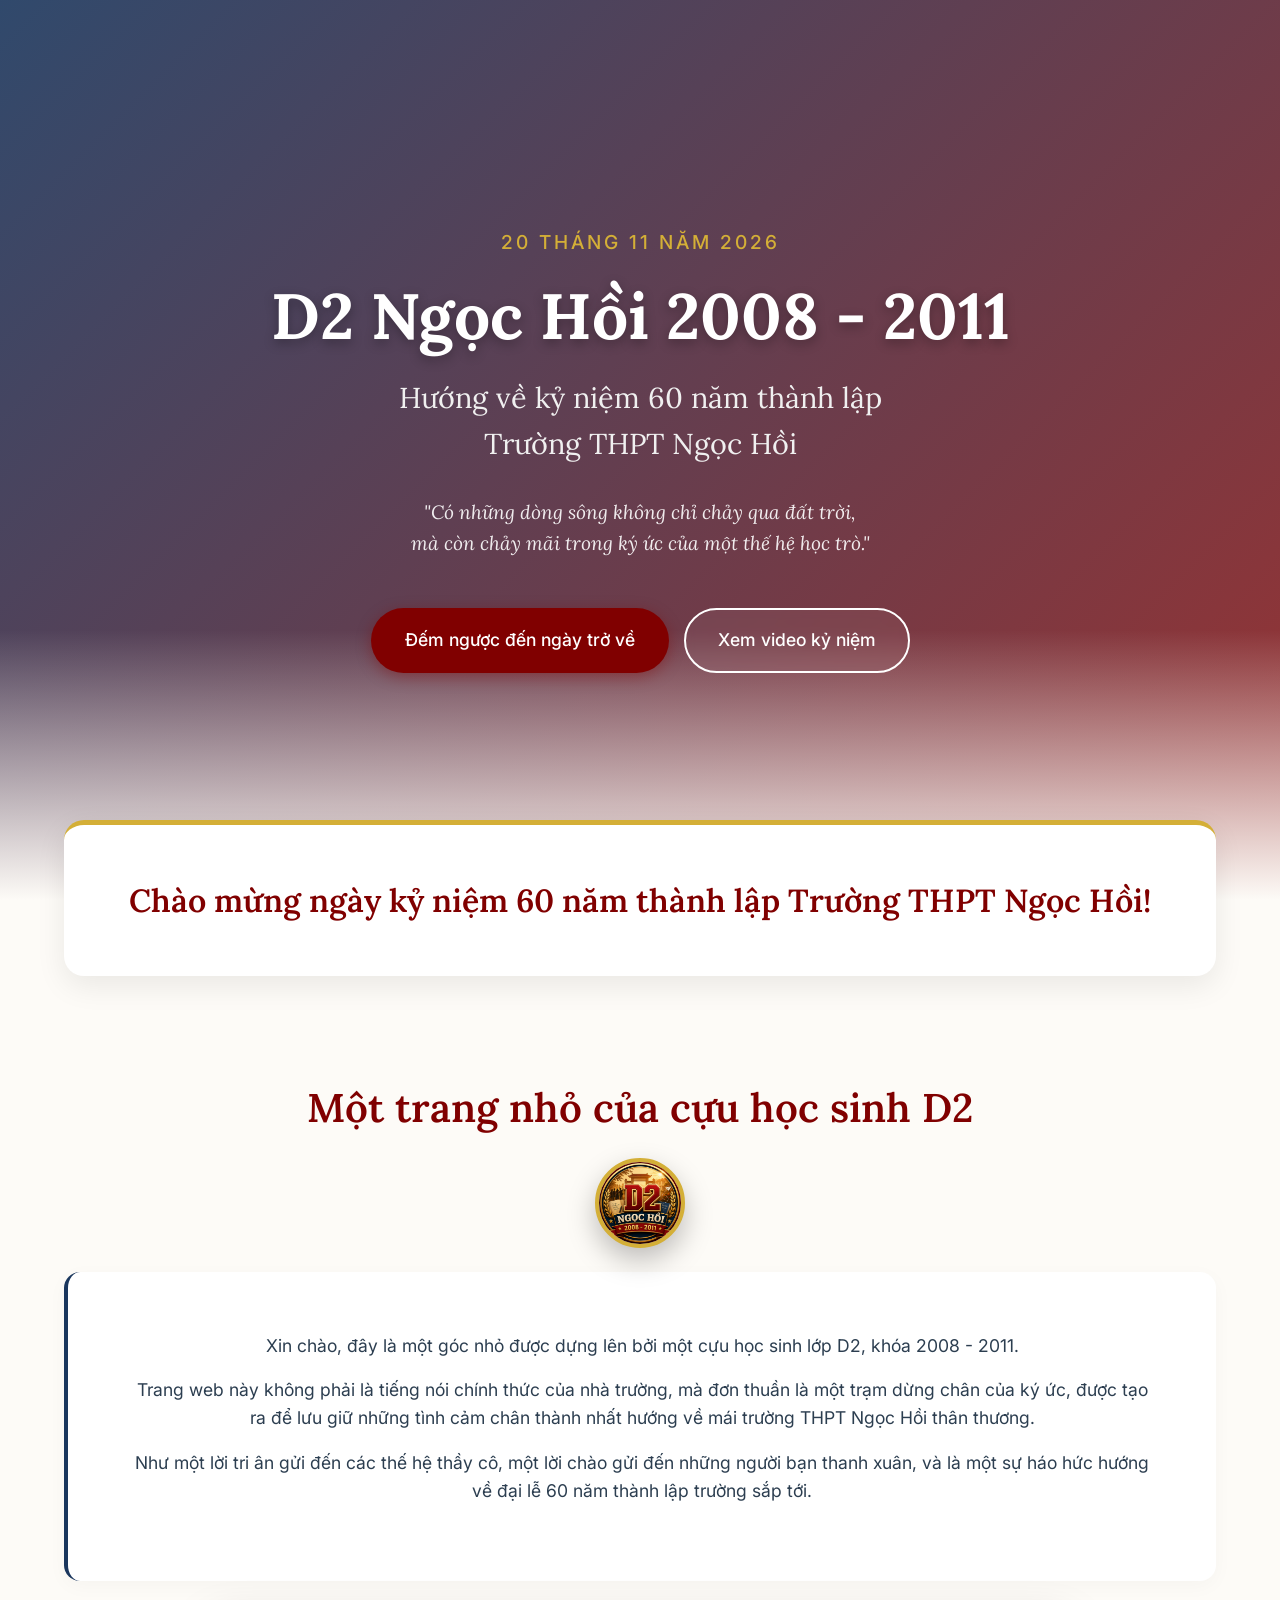
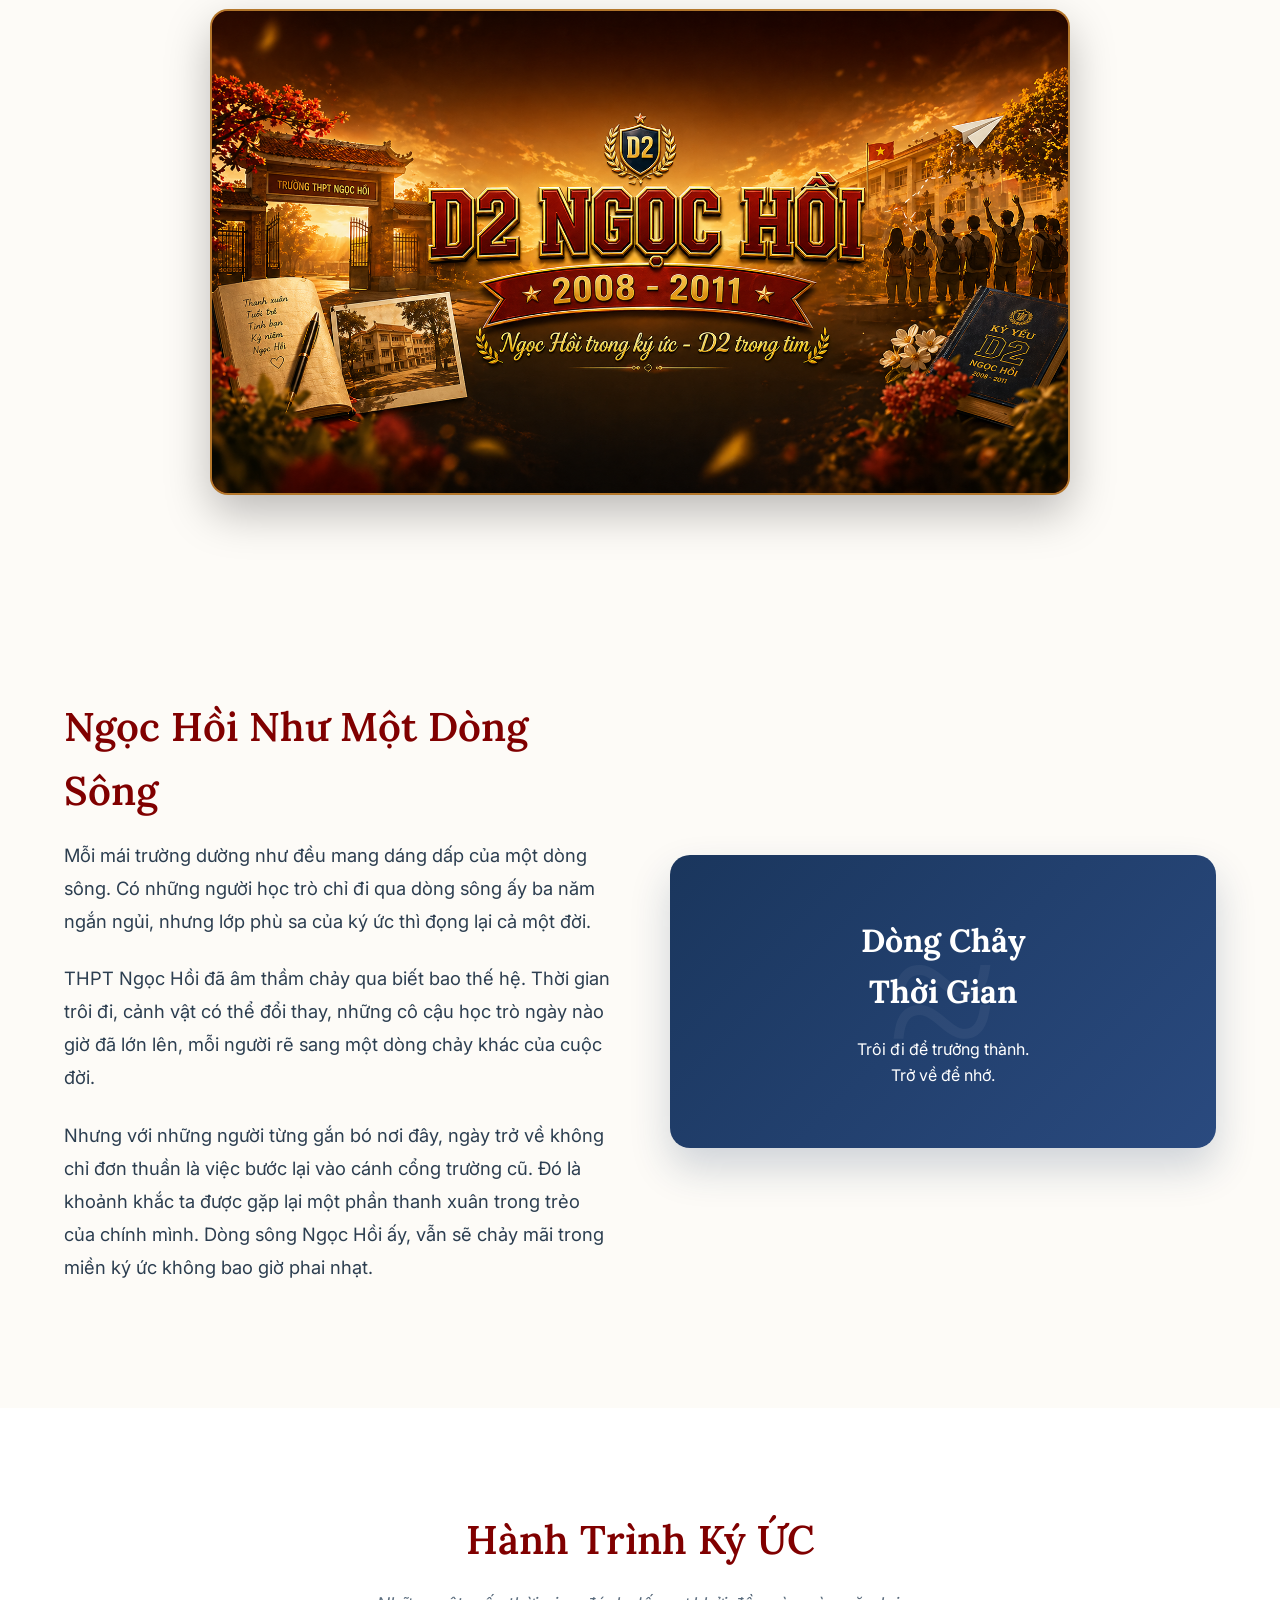
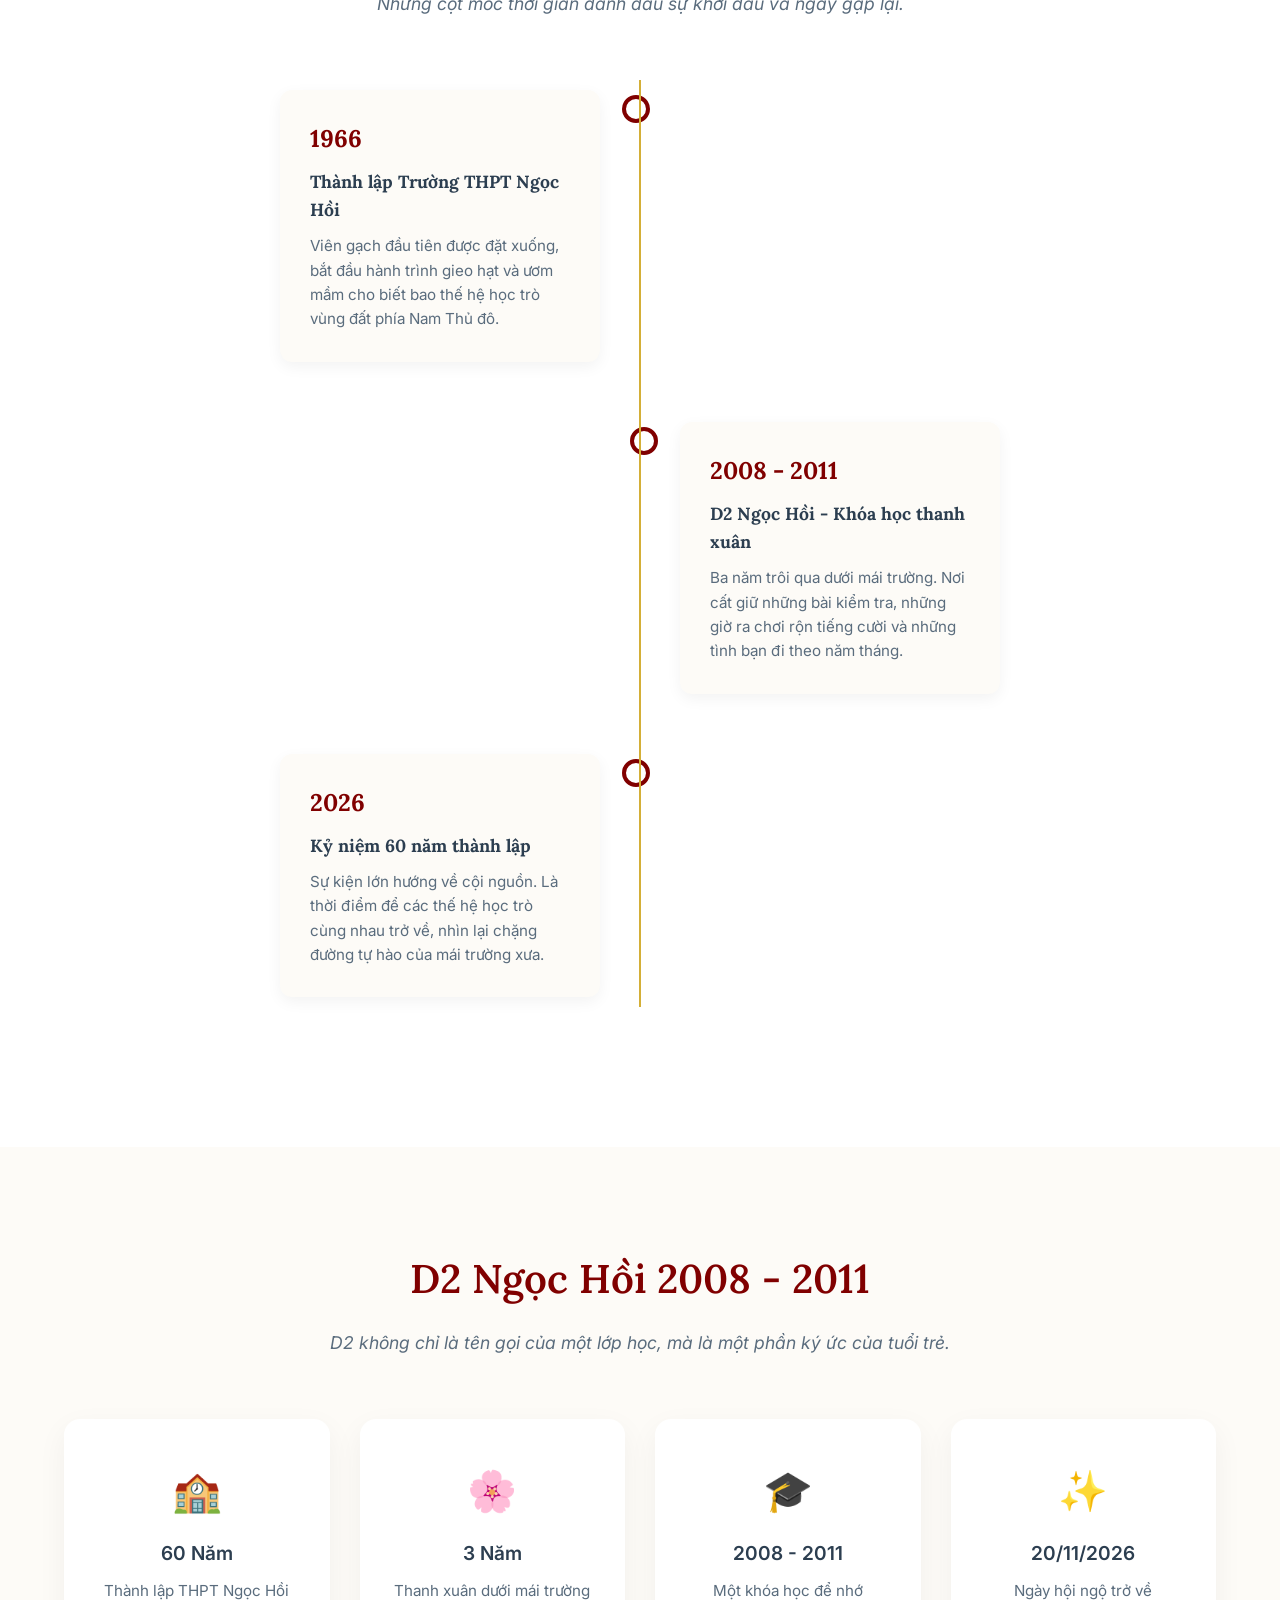
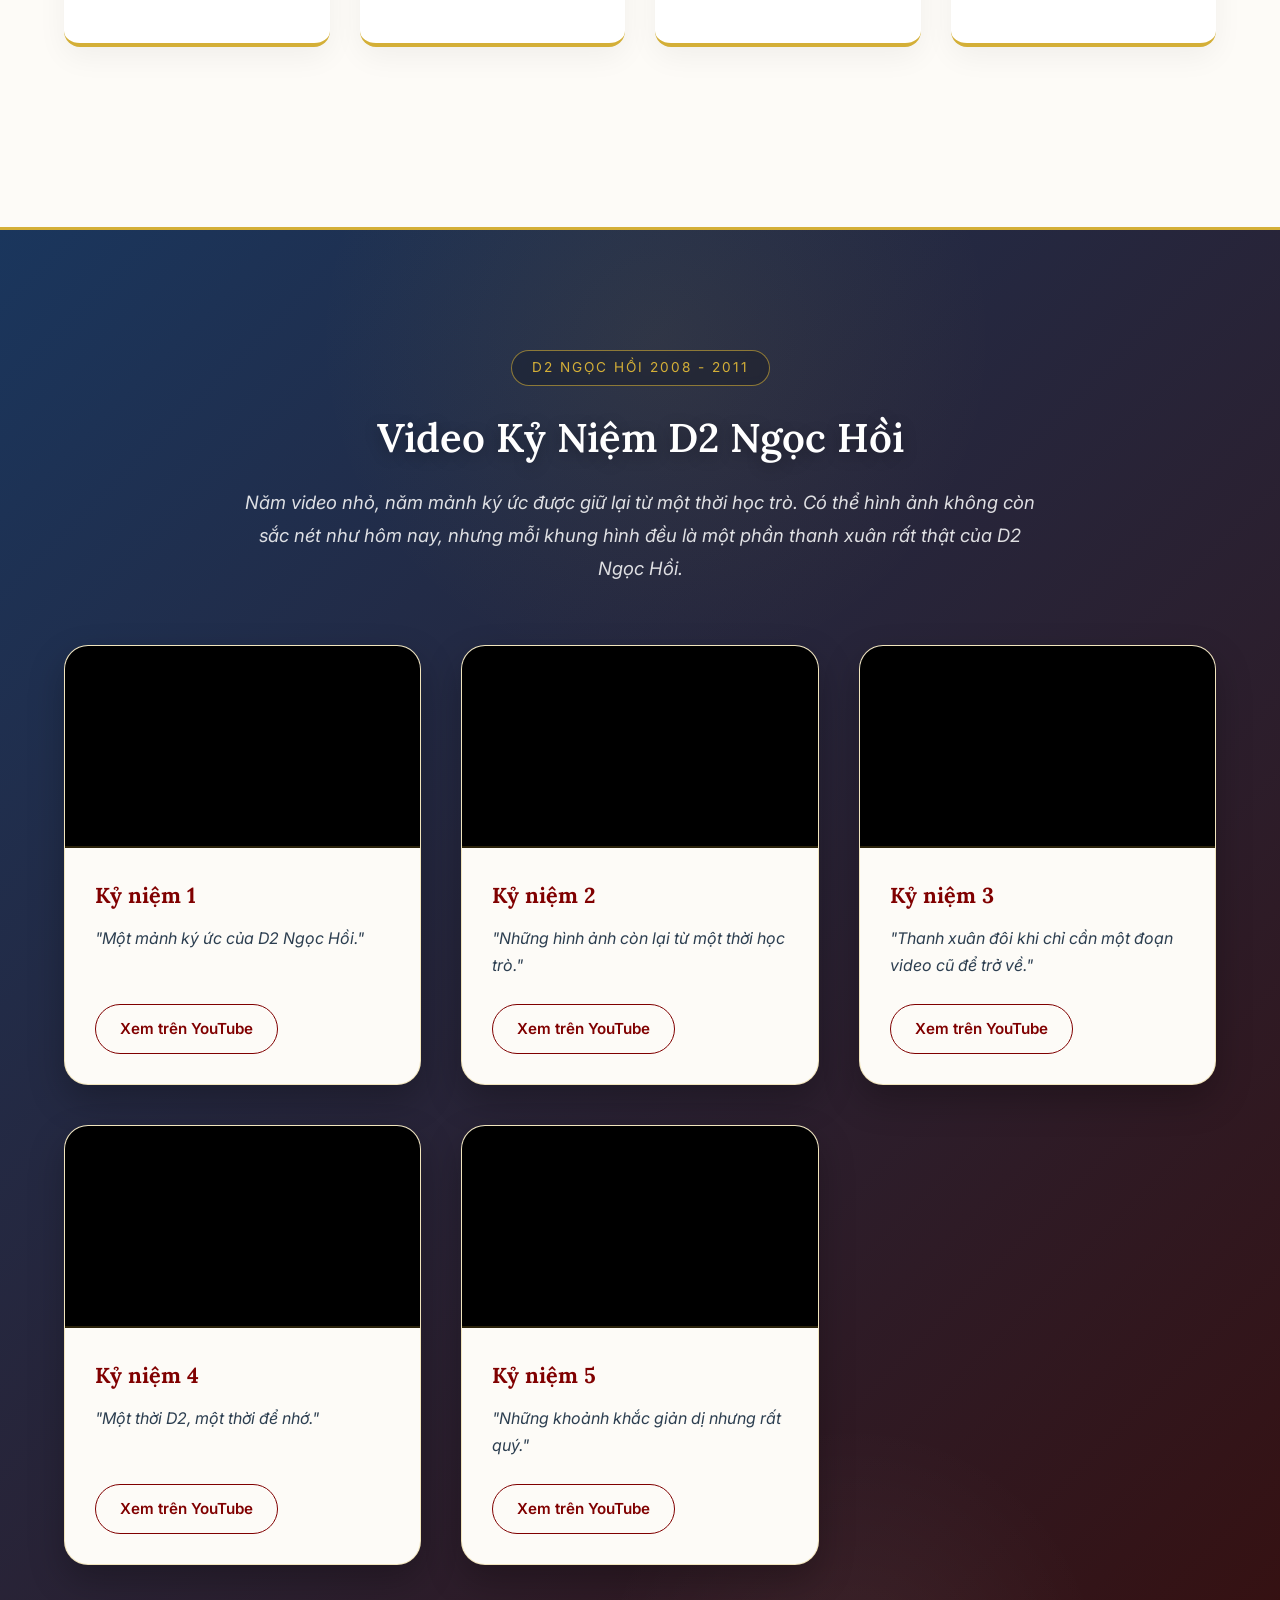
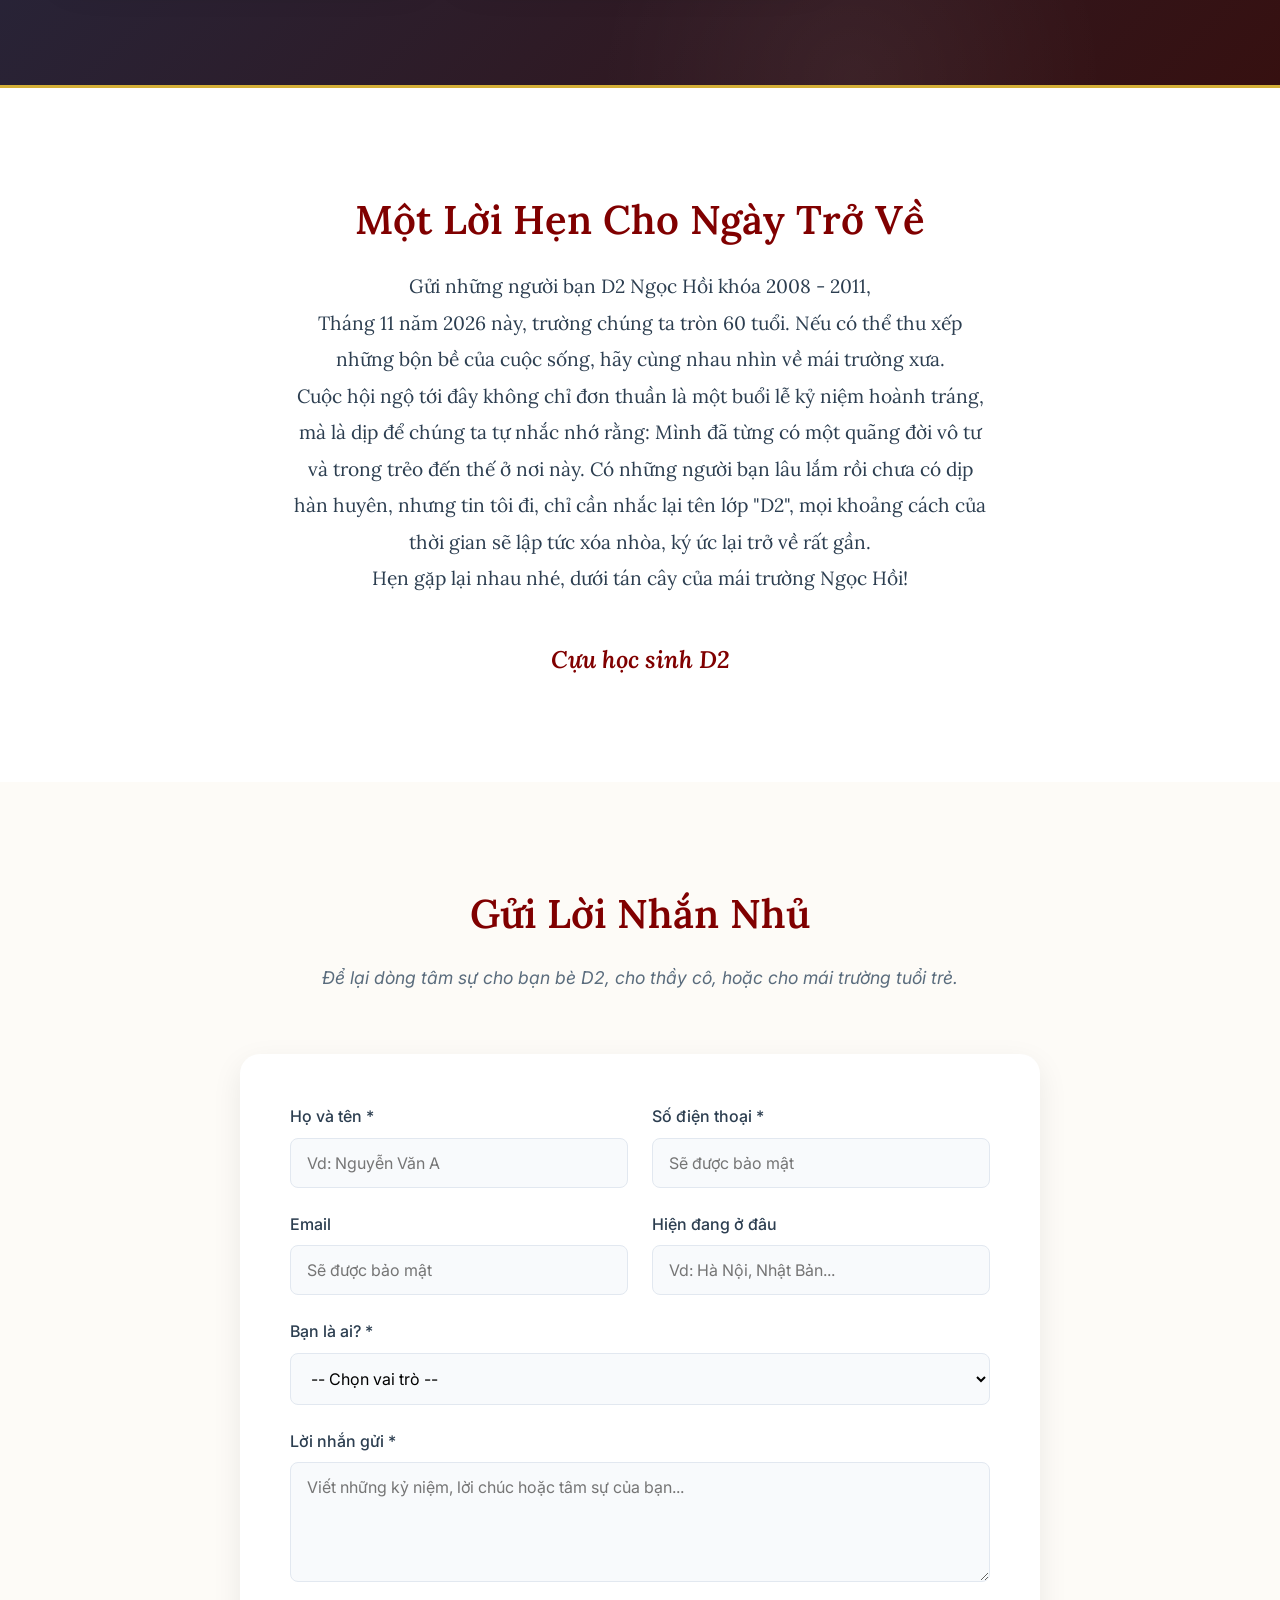
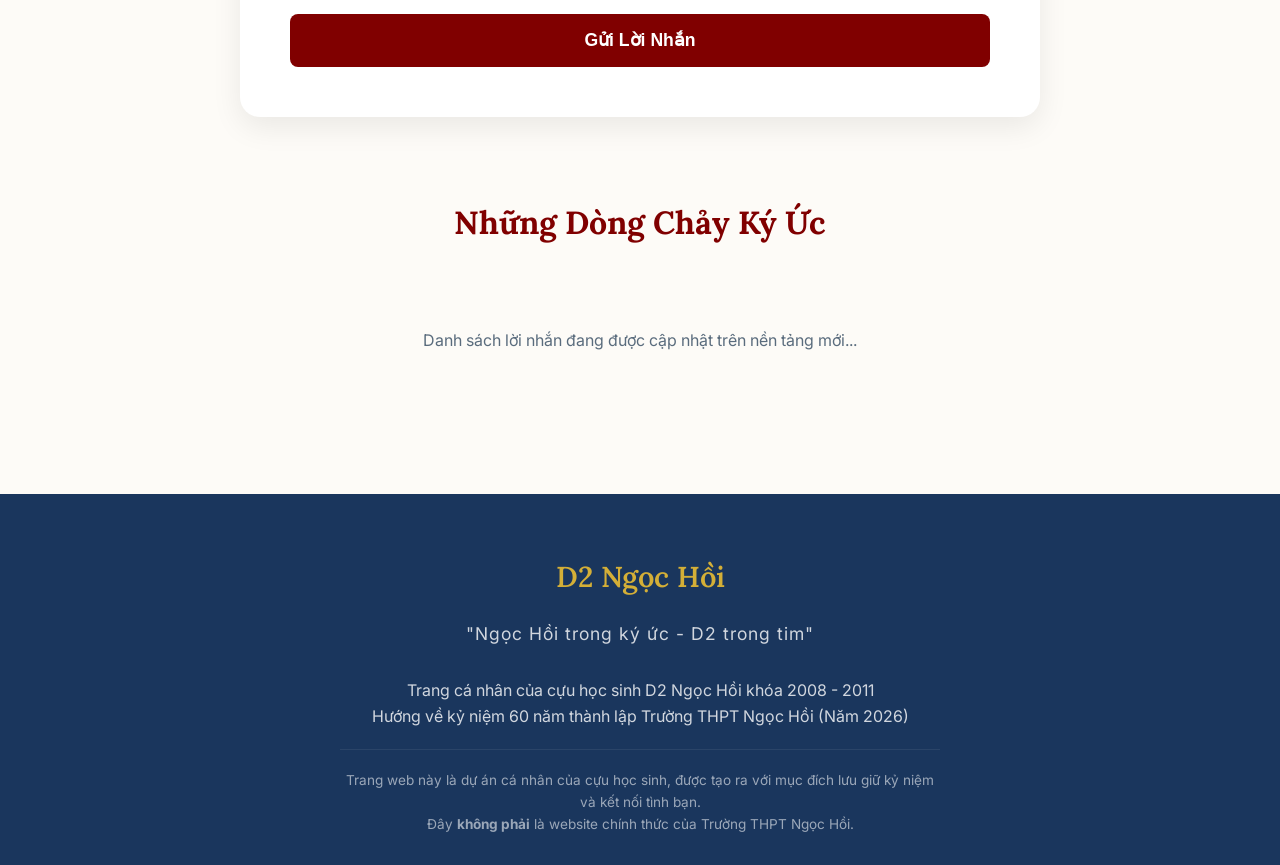
==== index.html @ 4a5d44f1 "index.html" ====
<!DOCTYPE html>
<html lang="vi">
<head>
    <base target="_top">
    <meta charset="UTF-8">
    <meta name="viewport" content="width=device-width, initial-scale=1.0">
    <title>D2 Ngọc Hồi (2008-2011) - 15 Năm Ngày Trở Về</title>
    
    <link rel="preconnect" href="https://fonts.googleapis.com">
    <link rel="preconnect" href="https://fonts.gstatic.com" crossorigin>
    <link href="https://fonts.googleapis.com/css2?family=Inter:wght@300;400;500;600&family=Lora:ital,wght@0,400;0,500;0,600;0,700;1,400&display=swap" rel="stylesheet">
    
    <style>
        /* ================= CƠ BẢN & BIẾN MÀU ================= */
        :root {
            --primary: #800000; /* Đỏ đô */
            --gold: #D4AF37; /* Vàng kim */
            --blue: #1A365D; /* Xanh học đường */
            --vintage: #FDFBF7; /* Giấy cũ/Ký ức */
            --text-dark: #2C3E50;
            --text-light: #5A6C7D;
            --white: #FFFFFF;
            --shadow: 0 10px 30px rgba(0,0,0,0.08);
            --transition: all 0.4s cubic-bezier(0.25, 0.8, 0.25, 1);
        }

        * {
            margin: 0;
            padding: 0;
            box-sizing: border-box;
        }

        html {
            scroll-behavior: smooth;
        }

        body {
            font-family: 'Inter', sans-serif;
            color: var(--text-dark);
            background-color: var(--vintage);
            line-height: 1.6;
            overflow-x: hidden;
        }

        h1, h2, h3, h4, h5, h6, .serif-text {
            font-family: 'Lora', serif;
        }

        a {
            text-decoration: none;
            color: inherit;
        }

        .container {
            max-width: 1200px;
            margin: 0 auto;
            padding: 0 24px;
        }

        .section {
            padding: 100px 0;
            position: relative;
        }

        .section-title {
            text-align: center;
            font-size: 2.5rem;
            color: var(--primary);
            margin-bottom: 16px;
            font-weight: 600;
        }

        .section-subtitle {
            text-align: center;
            font-size: 1.1rem;
            color: var(--text-light);
            margin-bottom: 60px;
            max-width: 800px;
            margin-left: auto;
            margin-right: auto;
            font-style: italic;
            line-height: 1.8;
        }

        /* ================= HIỆU ỨNG FADE IN ================= */
        .fade-in {
            opacity: 0;
            transform: translateY(30px);
            transition: opacity 0.8s ease-out, transform 0.8s ease-out;
        }
        .fade-in.visible {
            opacity: 1;
            transform: translateY(0);
        }

        /* ================= 1. HERO SECTION ================= */
        .hero {
            height: 100vh;
            min-height: 600px;
            display: flex;
            align-items: center;
            justify-content: center;
            text-align: center;
            position: relative;
            background: linear-gradient(135deg, rgba(26, 54, 93, 0.9) 0%, rgba(128, 0, 0, 0.8) 100%), 
                        url('https://images.unsplash.com/photo-1523050854058-8df90110c9f1?q=80&w=2000&auto=format&fit=crop');
            background-size: cover;
            background-position: center;
            background-attachment: fixed;
            color: var(--white);
            overflow: hidden;
        }

        .hero::before {
            content: '';
            position: absolute;
            bottom: 0;
            left: 0;
            width: 100%;
            height: 30%;
            background: linear-gradient(to top, var(--vintage), transparent);
            z-index: 1;
        }

        .hero-content {
            position: relative;
            z-index: 2;
            max-width: 900px;
            padding: 0 20px;
        }

        .hero-date {
            font-size: 1.2rem;
            letter-spacing: 3px;
            text-transform: uppercase;
            color: var(--gold);
            margin-bottom: 20px;
            display: block;
            font-weight: 500;
        }

        .hero-title {
            font-size: 4rem;
            font-weight: 700;
            margin-bottom: 20px;
            text-shadow: 0 4px 12px rgba(0,0,0,0.3);
            line-height: 1.2;
        }

        .hero-subtitle {
            font-size: 1.8rem;
            font-weight: 400;
            margin-bottom: 30px;
            color: #F0F0F0;
        }

        .hero-quote {
            font-size: 1.2rem;
            font-style: italic;
            margin-bottom: 50px;
            opacity: 0.9;
            font-family: 'Lora', serif;
        }

        .hero-buttons {
            display: flex;
            gap: 15px;
            justify-content: center;
            flex-wrap: wrap;
        }

        .btn {
            padding: 16px 32px;
            border-radius: 50px;
            font-size: 1.1rem;
            font-weight: 500;
            cursor: pointer;
            transition: var(--transition);
            border: 2px solid transparent;
        }

        .btn-primary {
            background-color: var(--primary);
            color: var(--white);
            box-shadow: 0 4px 15px rgba(128, 0, 0, 0.4);
        }

        .btn-primary:hover {
            background-color: #A00000;
            transform: translateY(-3px);
            box-shadow: 0 8px 25px rgba(128, 0, 0, 0.5);
        }

        .btn-outline {
            background-color: rgba(255, 255, 255, 0.05);
            color: var(--white);
            border-color: var(--white);
            backdrop-filter: blur(5px);
        }

        .btn-outline:hover {
            background-color: var(--white);
            color: var(--primary);
            transform: translateY(-3px);
        }

        /* ================= 2. COUNTDOWN SECTION ================= */
        .countdown-wrapper {
            background-color: var(--white);
            border-radius: 20px;
            padding: 50px;
            box-shadow: var(--shadow);
            margin-top: -80px;
            position: relative;
            z-index: 10;
            border-top: 5px solid var(--gold);
        }

        .countdown-container {
            display: flex;
            justify-content: center;
            gap: 40px;
            flex-wrap: wrap;
        }

        .countdown-item {
            display: flex;
            flex-direction: column;
            align-items: center;
            min-width: 120px;
        }

        .countdown-number {
            font-size: 4rem;
            font-family: 'Lora', serif;
            font-weight: 700;
            color: var(--primary);
            line-height: 1;
            margin-bottom: 10px;
        }

        .countdown-label {
            font-size: 1rem;
            color: var(--text-light);
            text-transform: uppercase;
            letter-spacing: 2px;
            font-weight: 500;
        }

        .countdown-message {
            display: none;
            text-align: center;
            font-size: 2rem;
            color: var(--primary);
            font-family: 'Lora', serif;
            font-weight: 600;
        }

        /* ================= 3 & 4. TEXT SECTIONS ================= */
        .text-section {
            background-color: var(--vintage);
        }

        .intro-box {
            background: var(--white);
            padding: 60px;
            border-radius: 16px;
            text-align: center;
            box-shadow: 0 5px 20px rgba(0,0,0,0.03);
            border-left: 4px solid var(--blue);
        }

        .intro-box p {
            font-size: 1.1rem;
            margin-bottom: 16px;
            color: var(--text-dark);
        }

        .river-grid {
            display: grid;
            grid-template-columns: 1fr 1fr;
            gap: 60px;
            align-items: center;
        }

        .river-text p {
            font-size: 1.15rem;
            margin-bottom: 24px;
            line-height: 1.8;
        }

        .river-card {
            background: linear-gradient(135deg, var(--blue) 0%, #2A4A7F 100%);
            border-radius: 20px;
            padding: 60px 40px;
            color: var(--white);
            text-align: center;
            position: relative;
            overflow: hidden;
            box-shadow: 0 20px 40px rgba(26, 54, 93, 0.2);
        }

        .river-card::after {
            content: '≈';
            position: absolute;
            font-size: 200px;
            color: rgba(255,255,255,0.05);
            top: 50%;
            left: 50%;
            transform: translate(-50%, -50%);
            font-family: serif;
        }

        .river-card h3 {
            font-size: 2rem;
            margin-bottom: 20px;
            position: relative;
            z-index: 2;
        }

        /* ================= 5. TIMELINE ================= */
        .timeline-section {
            background-color: var(--white);
        }

        .timeline {
            position: relative;
            max-width: 800px;
            margin: 0 auto;
        }

        .timeline::after {
            content: '';
            position: absolute;
            width: 2px;
            background-color: var(--gold);
            top: 0;
            bottom: 0;
            left: 50%;
            margin-left: -1px;
        }

        .timeline-item {
            padding: 10px 40px;
            position: relative;
            background-color: inherit;
            width: 50%;
            margin-bottom: 40px;
        }

        .timeline-item.left { left: 0; }
        .timeline-item.right { left: 50%; }

        .timeline-item::after {
            content: '';
            position: absolute;
            width: 20px;
            height: 20px;
            right: -10px;
            background-color: var(--white);
            border: 4px solid var(--primary);
            top: 15px;
            border-radius: 50%;
            z-index: 1;
        }

        .timeline-item.right::after {
            left: -10px;
        }

        .timeline-content {
            padding: 30px;
            background-color: var(--vintage);
            border-radius: 12px;
            box-shadow: 0 5px 15px rgba(0,0,0,0.05);
            transition: var(--transition);
        }

        .timeline-content:hover {
            transform: translateY(-5px);
            box-shadow: 0 10px 25px rgba(0,0,0,0.1);
        }

        .timeline-year {
            font-family: 'Lora', serif;
            font-size: 1.5rem;
            font-weight: 700;
            color: var(--primary);
            margin-bottom: 10px;
        }

        /* ================= 6 & 7. D2 SECTION & THỐNG KÊ ================= */
        .stats-grid {
            display: grid;
            grid-template-columns: repeat(auto-fit, minmax(250px, 1fr));
            gap: 30px;
            margin-bottom: 80px;
        }

        .stat-card {
            background: var(--white);
            padding: 40px 20px;
            text-align: center;
            border-radius: 16px;
            box-shadow: 0 10px 30px rgba(0,0,0,0.05);
            border-bottom: 4px solid var(--gold);
            transition: var(--transition);
        }

        .stat-card:hover {
            transform: translateY(-10px);
        }

        .stat-icon {
            font-size: 2.5rem;
            color: var(--primary);
            margin-bottom: 15px;
        }

        .stat-title {
            font-size: 1.2rem;
            font-weight: 600;
            margin-bottom: 10px;
        }

        .stat-desc {
            color: var(--text-light);
            font-size: 0.95rem;
        }

        /* ================= VIDEO SECTION CAO CẤP ================= */
        .video-section {
            background: linear-gradient(135deg, #1A365D 0%, #361010 100%);
            position: relative;
            overflow: hidden;
            border-top: 3px solid var(--gold);
            border-bottom: 3px solid var(--gold);
            padding: 120px 0;
        }

        .video-section::before {
            content: '';
            position: absolute;
            top: -20%;
            left: 20%;
            width: 800px;
            height: 800px;
            background: radial-gradient(circle, rgba(212, 175, 55, 0.08) 0%, transparent 60%);
            border-radius: 50%;
            pointer-events: none;
            z-index: 0;
        }

        .video-section::after {
            content: '';
            position: absolute;
            bottom: -20%;
            right: 10%;
            width: 600px;
            height: 600px;
            background: radial-gradient(circle, rgba(255, 255, 255, 0.05) 0%, transparent 60%);
            border-radius: 50%;
            pointer-events: none;
            z-index: 0;
        }

        .video-section .container {
            position: relative;
            z-index: 2;
        }

        .video-header {
            text-align: center;
            margin-bottom: 60px;
        }

        .video-label {
            display: inline-block;
            padding: 6px 20px;
            border: 1px solid rgba(212, 175, 55, 0.6);
            border-radius: 50px;
            color: var(--gold);
            font-size: 0.85rem;
            letter-spacing: 2px;
            text-transform: uppercase;
            margin-bottom: 20px;
            background: rgba(0, 0, 0, 0.2);
            backdrop-filter: blur(4px);
        }

        .video-section .section-title {
            color: var(--white);
            text-shadow: 0 4px 15px rgba(0,0,0,0.3);
        }

        .video-section .section-subtitle {
            color: rgba(255, 255, 255, 0.85);
            font-size: 1.15rem;
            margin-bottom: 0;
        }

        .video-grid {
            display: grid;
            grid-template-columns: repeat(auto-fit, minmax(340px, 1fr));
            gap: 40px;
        }

        .video-card {
            background: var(--vintage);
            border-radius: 24px;
            overflow: hidden;
            box-shadow: 0 15px 35px rgba(0,0,0,0.25);
            border: 1px solid rgba(212, 175, 55, 0.3);
            transition: all 0.5s cubic-bezier(0.25, 0.8, 0.25, 1);
            display: flex;
            flex-direction: column;
        }

        .video-card:hover {
            transform: translateY(-12px);
            border-color: var(--gold);
            box-shadow: 0 25px 50px rgba(0,0,0,0.4), 0 0 20px rgba(212, 175, 55, 0.2);
        }

        .video-wrapper {
            position: relative;
            padding-bottom: 56.25%;
            height: 0;
            overflow: hidden;
            background-color: #000;
            border-bottom: 2px solid rgba(212, 175, 55, 0.2);
        }

        .video-wrapper iframe {
            position: absolute;
            top: 0;
            left: 0;
            width: 100%;
            height: 100%;
            border: 0;
        }

        .video-info {
            padding: 30px;
            flex-grow: 1;
            display: flex;
            flex-direction: column;
        }

        .video-title {
            font-family: 'Lora', serif;
            font-size: 1.35rem;
            color: var(--primary);
            margin-bottom: 12px;
            font-weight: 700;
        }

        .video-desc {
            color: var(--text-dark);
            font-size: 1rem;
            margin-bottom: 25px;
            flex-grow: 1;
            line-height: 1.7;
            font-style: italic;
        }

        .btn-youtube {
            align-self: flex-start;
            display: inline-flex;
            align-items: center;
            padding: 12px 24px;
            background-color: transparent;
            color: var(--primary);
            border: 1.5px solid var(--primary);
            border-radius: 50px;
            font-size: 0.95rem;
            font-weight: 600;
            transition: var(--transition);
            text-decoration: none;
        }

        .btn-youtube:hover {
            background-color: var(--primary);
            color: var(--white);
            box-shadow: 0 5px 15px rgba(128, 0, 0, 0.3);
            transform: translateX(5px);
        }

        /* ================= 9. FORM & LỜI NHẮN ================= */
        .form-section {
            background-color: var(--vintage);
            position: relative;
        }

        .form-container {
            max-width: 800px;
            margin: 0 auto;
            background: var(--white);
            padding: 50px;
            border-radius: 20px;
            box-shadow: var(--shadow);
        }

        .form-group {
            margin-bottom: 24px;
        }

        .form-row {
            display: grid;
            grid-template-columns: 1fr 1fr;
            gap: 24px;
        }

        label {
            display: block;
            margin-bottom: 8px;
            font-weight: 500;
            color: var(--text-dark);
        }

        input, select, textarea {
            width: 100%;
            padding: 14px 16px;
            border: 1px solid #E2E8F0;
            border-radius: 8px;
            font-family: 'Inter', sans-serif;
            font-size: 1rem;
            transition: border-color 0.3s;
            background-color: #F8FAFC;
        }

        input:focus, select:focus, textarea:focus {
            outline: none;
            border-color: var(--primary);
            background-color: var(--white);
        }

        textarea {
            resize: vertical;
            min-height: 120px;
        }

        .btn-submit {
            width: 100%;
            padding: 16px;
            background-color: var(--primary);
            color: var(--white);
            border: none;
            border-radius: 8px;
            font-size: 1.1rem;
            font-weight: 600;
            cursor: pointer;
            transition: var(--transition);
            display: flex;
            justify-content: center;
            align-items: center;
        }

        .btn-submit:hover {
            background-color: #A00000;
        }

        .spinner {
            display: none;
            width: 24px;
            height: 24px;
            border: 3px solid rgba(255,255,255,0.3);
            border-radius: 50%;
            border-top-color: var(--white);
            animation: spin 1s ease-in-out infinite;
            margin-left: 10px;
        }

        @keyframes spin {
            to { transform: rotate(360deg); }
        }

        /* ================= 10. DANH SÁCH LỜI NHẮN ================= */
        .messages-grid {
            display: grid;
            grid-template-columns: repeat(auto-fill, minmax(300px, 1fr));
            gap: 24px;
            margin-top: 40px;
        }

        .message-card {
            background: var(--white);
            padding: 30px;
            border-radius: 16px;
            box-shadow: 0 4px 15px rgba(0,0,0,0.05);
            border-top: 3px solid var(--blue);
            display: flex;
            flex-direction: column;
        }

        .msg-header {
            margin-bottom: 15px;
            padding-bottom: 15px;
            border-bottom: 1px dashed #E2E8F0;
        }

        .msg-name {
            font-family: 'Lora', serif;
            font-weight: 600;
            font-size: 1.2rem;
            color: var(--primary);
        }

        .msg-meta {
            font-size: 0.85rem;
            color: var(--text-light);
            margin-top: 5px;
        }

        .msg-content {
            font-style: italic;
            flex-grow: 1;
            color: var(--text-dark);
            line-height: 1.7;
        }

        .msg-empty {
            grid-column: 1 / -1;
            text-align: center;
            padding: 40px;
            font-style: italic;
            color: var(--text-light);
            background: var(--white);
            border-radius: 12px;
        }

        .loading-msgs {
            text-align: center;
            padding: 40px;
            color: var(--text-light);
            grid-column: 1 / -1;
        }

        /* ================= 11. THƯ NGỎ & FOOTER ================= */
        .letter-section {
            background-color: var(--white);
            text-align: center;
        }

        .letter-content {
            max-width: 700px;
            margin: 0 auto;
            font-family: 'Lora', serif;
            font-size: 1.2rem;
            line-height: 1.9;
            color: var(--text-dark);
        }

        .signature {
            margin-top: 40px;
            font-size: 1.5rem;
            font-weight: 600;
            color: var(--primary);
            font-style: italic;
        }

        footer {
            background-color: var(--blue);
            color: rgba(255,255,255,0.8);
            padding: 60px 20px 30px;
            text-align: center;
        }

        .footer-logo {
            font-family: 'Lora', serif;
            font-size: 1.8rem;
            color: var(--gold);
            margin-bottom: 20px;
            font-weight: 600;
        }

        .footer-motto {
            font-size: 1.1rem;
            margin-bottom: 30px;
            letter-spacing: 1px;
        }

        .disclaimer {
            font-size: 0.85rem;
            opacity: 0.7;
            border-top: 1px solid rgba(255,255,255,0.1);
            padding-top: 20px;
            max-width: 600px;
            margin: 0 auto;
        }

        /* Toast Notification */
        #toast {
            visibility: hidden;
            min-width: 250px;
            background-color: #4CAF50;
            color: #fff;
            text-align: center;
            border-radius: 8px;
            padding: 16px;
            position: fixed;
            z-index: 1000;
            left: 50%;
            bottom: 30px;
            transform: translateX(-50%);
            box-shadow: 0 4px 12px rgba(0,0,0,0.15);
            font-weight: 500;
        }
        #toast.show {
            visibility: visible;
            animation: fadein 0.5s, fadeout 0.5s 4.5s;
        }
        #toast.error {
            background-color: #F44336;
        }

        @keyframes fadein {
            from {bottom: 0; opacity: 0;}
            to {bottom: 30px; opacity: 1;}
        }
        @keyframes fadeout {
            from {bottom: 30px; opacity: 1;}
            to {bottom: 0; opacity: 0;}
        }

        /* ================= RESPONSIVE ================= */
        @media screen and (max-width: 768px) {
            .hero-title { font-size: 2.5rem; }
            .hero-subtitle { font-size: 1.3rem; }
            .hero-buttons { flex-direction: column; width: 100%; max-width: 300px; margin: 0 auto; }
            .btn { width: 100%; }
            .river-grid { grid-template-columns: 1fr; gap: 40px; }
            .timeline::after { left: 31px; }
            .timeline-item { width: 100%; padding-left: 70px; padding-right: 0; }
            .timeline-item.right { left: 0; }
            .timeline-item::after, .timeline-item.right::after { left: 21px; }
            .form-row { grid-template-columns: 1fr; }
            .countdown-wrapper { padding: 30px 20px; }
            .countdown-container { gap: 20px; }
            .countdown-number { font-size: 2.5rem; }
            .countdown-item { min-width: 70px; }
            .video-section { padding: 80px 0; }
            .video-grid { grid-template-columns: 1fr; }
        }
    </style>
</head>
<body>

    <header class="hero">
        <div class="hero-content fade-in">
            <span class="hero-date">20 tháng 11 năm 2026</span>
            <h1 class="hero-title">D2 Ngọc Hồi 2008 - 2011</h1>
            <h2 class="hero-subtitle">Hướng về kỷ niệm 60 năm thành lập <br>Trường THPT Ngọc Hồi</h2>
            <p class="hero-quote">"Có những dòng sông không chỉ chảy qua đất trời,<br>mà còn chảy mãi trong ký ức của một thế hệ học trò."</p>
            <div class="hero-buttons">
                <a href="#countdown" class="btn btn-primary">Đếm ngược đến ngày trở về</a>
                <a href="#video-ky-niem" class="btn btn-outline">Xem video kỷ niệm</a>
            </div>
        </div>
    </header>

    <div class="container" id="countdown">
        <div class="countdown-wrapper fade-in">
            <div class="countdown-container" id="countdown-timer">
                <div class="countdown-item">
                    <span class="countdown-number" id="days">00</span>
                    <span class="countdown-label">Ngày</span>
                </div>
                <div class="countdown-item">
                    <span class="countdown-number" id="hours">00</span>
                    <span class="countdown-label">Giờ</span>
                </div>
                <div class="countdown-item">
                    <span class="countdown-number" id="minutes">00</span>
                    <span class="countdown-label">Phút</span>
                </div>
                <div class="countdown-item">
                    <span class="countdown-number" id="seconds">00</span>
                    <span class="countdown-label">Giây</span>
                </div>
            </div>
            <div class="countdown-message" id="countdown-message">
                Chào mừng ngày kỷ niệm 60 năm thành lập Trường THPT Ngọc Hồi!
            </div>
        </div>
    </div>

    <section class="section text-section">
        <div class="container fade-in">
            <h2 class="section-title">Một trang nhỏ của cựu học sinh D2</h2>
            <div style="display:flex; justify-content:center; margin:18px 0 24px;">
                <img 
                    src="./avatar.png?v=3" 
                    alt="D2 Ngọc Hồi Avatar"
                    style="width:90px; height:90px; border-radius:50%; object-fit:cover; border:4px solid #d4af37; box-shadow:0 12px 28px rgba(0,0,0,0.25); background:#fff; display:block;"
                >
            </div>
            <div class="intro-box">
                <p>Xin chào, đây là một góc nhỏ được dựng lên bởi một cựu học sinh lớp D2, khóa 2008 - 2011.</p>
                <p>Trang web này không phải là tiếng nói chính thức của nhà trường, mà đơn thuần là một trạm dừng chân của ký ức, được tạo ra để lưu giữ những tình cảm chân thành nhất hướng về mái trường THPT Ngọc Hồi thân thương.</p>
                <p>Như một lời tri ân gửi đến các thế hệ thầy cô, một lời chào gửi đến những người bạn thanh xuân, và là một sự háo hức hướng về đại lễ 60 năm thành lập trường sắp tới.</p>
            </div>
            <div style="width:min(92%, 860px); margin:28px auto 0; border-radius:18px; overflow:hidden; border:2px solid rgba(212,175,55,0.65); box-shadow:0 18px 45px rgba(0,0,0,0.26); background:#7a0f16;">
                <img 
                    src="./banner.png?v=3" 
                    alt="D2 Ngọc Hồi Banner"
                    style="width:100%; height:auto; display:block; object-fit:contain;"
                >
            </div>
        </div>
    </section>

    <section class="section">
        <div class="container">
            <div class="river-grid">
                <div class="river-text fade-in">
                    <h2 class="section-title" style="text-align: left;">Ngọc Hồi Như Một Dòng Sông</h2>
                    <p>Mỗi mái trường dường như đều mang dáng dấp của một dòng sông. Có những người học trò chỉ đi qua dòng sông ấy ba năm ngắn ngủi, nhưng lớp phù sa của ký ức thì đọng lại cả một đời.</p>
                    <p>THPT Ngọc Hồi đã âm thầm chảy qua biết bao thế hệ. Thời gian trôi đi, cảnh vật có thể đổi thay, những cô cậu học trò ngày nào giờ đã lớn lên, mỗi người rẽ sang một dòng chảy khác của cuộc đời.</p>
                    <p>Nhưng với những người từng gắn bó nơi đây, ngày trở về không chỉ đơn thuần là việc bước lại vào cánh cổng trường cũ. Đó là khoảnh khắc ta được gặp lại một phần thanh xuân trong trẻo của chính mình. Dòng sông Ngọc Hồi ấy, vẫn sẽ chảy mãi trong miền ký ức không bao giờ phai nhạt.</p>
                </div>
                <div class="river-card fade-in">
                    <h3>Dòng Chảy<br>Thời Gian</h3>
                    <p style="position: relative; z-index: 2; margin-top: 20px;">Trôi đi để trưởng thành.<br>Trở về để nhớ.</p>
                </div>
            </div>
        </div>
    </section>

    <section class="section timeline-section">
        <div class="container">
            <h2 class="section-title">Hành Trình Ký ỨC</h2>
            <p class="section-subtitle">Những cột mốc thời gian đánh dấu sự khởi đầu và ngày gặp lại.</p>
            
            <div class="timeline">
                <div class="timeline-item left fade-in">
                    <div class="timeline-content">
                        <div class="timeline-year">1966</div>
                        <h4 style="font-size: 1.1rem; margin-bottom: 10px;">Thành lập Trường THPT Ngọc Hồi</h4>
                        <p style="color: var(--text-light); font-size: 0.95rem;">Viên gạch đầu tiên được đặt xuống, bắt đầu hành trình gieo hạt và ươm mầm cho biết bao thế hệ học trò vùng đất phía Nam Thủ đô.</p>
                    </div>
                </div>
                
                <div class="timeline-item right fade-in">
                    <div class="timeline-content">
                        <div class="timeline-year">2008 - 2011</div>
                        <h4 style="font-size: 1.1rem; margin-bottom: 10px;">D2 Ngọc Hồi - Khóa học thanh xuân</h4>
                        <p style="color: var(--text-light); font-size: 0.95rem;">Ba năm trôi qua dưới mái trường. Nơi cất giữ những bài kiểm tra, những giờ ra chơi rộn tiếng cười và những tình bạn đi theo năm tháng.</p>
                    </div>
                </div>

                <div class="timeline-item left fade-in">
                    <div class="timeline-content">
                        <div class="timeline-year">2026</div>
                        <h4 style="font-size: 1.1rem; margin-bottom: 10px;">Kỷ niệm 60 năm thành lập</h4>
                        <p style="color: var(--text-light); font-size: 0.95rem;">Sự kiện lớn hướng về cội nguồn. Là thời điểm để các thế hệ học trò cùng nhau trở về, nhìn lại chặng đường tự hào của mái trường xưa.</p>
                    </div>
                </div>
            </div>
        </div>
    </section>

    <section class="section text-section" id="d2-memory">
        <div class="container">
            <h2 class="section-title">D2 Ngọc Hồi 2008 - 2011</h2>
            <p class="section-subtitle">D2 không chỉ là tên gọi của một lớp học, mà là một phần ký ức của tuổi trẻ.</p>

            <div class="stats-grid fade-in">
                <div class="stat-card">
                    <div class="stat-icon">🏫</div>
                    <div class="stat-title">60 Năm</div>
                    <div class="stat-desc">Thành lập THPT Ngọc Hồi</div>
                </div>
                <div class="stat-card">
                    <div class="stat-icon">🌸</div>
                    <div class="stat-title">3 Năm</div>
                    <div class="stat-desc">Thanh xuân dưới mái trường</div>
                </div>
                <div class="stat-card">
                    <div class="stat-icon">🎓</div>
                    <div class="stat-title">2008 - 2011</div>
                    <div class="stat-desc">Một khóa học để nhớ</div>
                </div>
                <div class="stat-card">
                    <div class="stat-icon">✨</div>
                    <div class="stat-title">20/11/2026</div>
                    <div class="stat-desc">Ngày hội ngộ trở về</div>
                </div>
            </div>
        </div>
    </section>

    <section class="video-section" id="video-ky-niem">
        <div class="container">
            <div class="video-header fade-in">
                <div class="video-label">D2 Ngọc Hồi 2008 - 2011</div>
                <h2 class="section-title">Video Kỷ Niệm D2 Ngọc Hồi</h2>
                <p class="section-subtitle">Năm video nhỏ, năm mảnh ký ức được giữ lại từ một thời học trò. Có thể hình ảnh không còn sắc nét như hôm nay, nhưng mỗi khung hình đều là một phần thanh xuân rất thật của D2 Ngọc Hồi.</p>
            </div>
            
            <div class="video-grid" id="video-container"></div>
        </div>
    </section>

    <section class="section letter-section">
        <div class="container fade-in">
            <h2 class="section-title">Một Lời Hẹn Cho Ngày Trở Về</h2>
            <div class="letter-content">
                <p>Gửi những người bạn D2 Ngọc Hồi khóa 2008 - 2011,</p>
                <p>Tháng 11 năm 2026 này, trường chúng ta tròn 60 tuổi. Nếu có thể thu xếp những bộn bề của cuộc sống, hãy cùng nhau nhìn về mái trường xưa.</p>
                <p>Cuộc hội ngộ tới đây không chỉ đơn thuần là một buổi lễ kỷ niệm hoành tráng, mà là dịp để chúng ta tự nhắc nhớ rằng: Mình đã từng có một quãng đời vô tư và trong trẻo đến thế ở nơi này. Có những người bạn lâu lắm rồi chưa có dịp hàn huyên, nhưng tin tôi đi, chỉ cần nhắc lại tên lớp "D2", mọi khoảng cách của thời gian sẽ lập tức xóa nhòa, ký ức lại trở về rất gần.</p>
                <p>Hẹn gặp lại nhau nhé, dưới tán cây của mái trường Ngọc Hồi!</p>
                <div class="signature">Cựu học sinh D2</div>
            </div>
        </div>
    </section>

    <section class="section form-section" id="loi-nhan">
        <div class="container">
            <h2 class="section-title">Gửi Lời Nhắn Nhủ</h2>
            <p class="section-subtitle">Để lại dòng tâm sự cho bạn bè D2, cho thầy cô, hoặc cho mái trường tuổi trẻ.</p>

            <div class="form-container fade-in">
                <iframe name="hidden_iframe" id="hidden_iframe" style="display:none;"></iframe>

                <form
                    id="messageForm"
                    method="POST"
                    action="https://script.google.com/macros/s/AKfycbymLtmJELGKoE2RCqPFuD9B6uWkIKLaJFRmRZRNPyD9JfI6sPpFhWsTwB37PqttVKk8/exec"
                    target="hidden_iframe"
                >                    
                    <div class="form-row">
                        <div class="form-group">
                            <label for="name">Họ và tên *</label>
                            <input type="text" id="name" name="name" required placeholder="Vd: Nguyễn Văn A">
                        </div>
                        <div class="form-group">
                            <label for="phone">Số điện thoại *</label>
                            <input type="tel" id="phone" name="phone" required placeholder="Sẽ được bảo mật">
                        </div>
                    </div>
                    
                    <div class="form-row">
                        <div class="form-group">
                            <label for="email">Email</label>
                            <input type="email" id="email" name="email" placeholder="Sẽ được bảo mật">
                        </div>
                        <div class="form-group">
                            <label for="location">Hiện đang ở đâu</label>
                            <input type="text" id="location" name="location" placeholder="Vd: Hà Nội, Nhật Bản...">
                        </div>
                    </div>

                    <div class="form-group">
                        <label for="role">Bạn là ai? *</label>
                        <select id="role" name="role" required>
                            <option value="">-- Chọn vai trò --</option>
                            <option value="Cựu học sinh D2">Cựu học sinh D2</option>
                            <option value="Cựu học sinh Ngọc Hồi">Cựu học sinh Ngọc Hồi khóa khác</option>
                            <option value="Giáo viên">Giáo viên</option>
                            <option value="Bạn bè / Khách mời">Bạn bè / Khách mời</option>
                        </select>
                    </div>

                    <div class="form-group">
                        <label for="message">Lời nhắn gửi *</label>
                        <textarea id="message" name="message" required placeholder="Viết những kỷ niệm, lời chúc hoặc tâm sự của bạn..."></textarea>
                    </div>

                    <button type="submit" class="btn-submit" id="submitBtn">
                        Gửi Lời Nhắn <div class="spinner" id="spinner"></div>
                    </button>
                    
                    <div id="formNotice" style="display:none; margin-top:20px; padding:14px; border-radius:12px; background:#fff8dd; color:#7a0f16; border:1px solid #d4af37; font-weight:600; text-align:center;">
                    </div>
                </form>
            </div>

            <div style="margin-top: 80px;">
                <h3 class="serif-text" style="text-align: center; font-size: 2rem; color: var(--primary);">Những Dòng Chảy Ký Ức</h3>
                <div class="messages-grid" id="messagesContainer">
                    <div class="loading-msgs" id="msgLoading">Danh sách lời nhắn đang được cập nhật trên nền tảng mới...</div>
                </div>
            </div>

        </div>
    </section>

    <footer>
        <div class="container">
            <div class="footer-logo">D2 Ngọc Hồi</div>
            <div class="footer-motto">"Ngọc Hồi trong ký ức - D2 trong tim"</div>
            <p style="margin-bottom: 20px;">Trang cá nhân của cựu học sinh D2 Ngọc Hồi khóa 2008 - 2011<br>Hướng về kỷ niệm 60 năm thành lập Trường THPT Ngọc Hồi (Năm 2026)</p>
            <div class="disclaimer">
                Trang web này là dự án cá nhân của cựu học sinh, được tạo ra với mục đích lưu giữ kỷ niệm và kết nối tình bạn.<br>Đây <strong>không phải</strong> là website chính thức của Trường THPT Ngọc Hồi.
            </div>
        </div>
    </footer>

    <script>
        // --- 0. DỮ LIỆU VIDEO YOUTUBE ---
        const memoryVideos = [
            { title: "Kỷ niệm 1", youtubeId: "Hf_pa9obYCU", description: "Một mảnh ký ức của D2 Ngọc Hồi." },
            { title: "Kỷ niệm 2", youtubeId: "mrcXmp50oCY", description: "Những hình ảnh còn lại từ một thời học trò." },
            { title: "Kỷ niệm 3", youtubeId: "ouvM0PCMPzE", description: "Thanh xuân đôi khi chỉ cần một đoạn video cũ để trở về." },
            { title: "Kỷ niệm 4", youtubeId: "cCSg6kANSBM", description: "Một thời D2, một thời để nhớ." },
            { title: "Kỷ niệm 5", youtubeId: "mkD9Iw97HwU", description: "Những khoảnh khắc giản dị nhưng rất quý." }
        ];

        document.addEventListener("DOMContentLoaded", function() {
            // Hiển thị Video
            renderYoutubeVideos();
            
            // Cài đặt hiệu ứng cuộn trang (Fade In)
            setupFadeInObserver();
            
            // Xử lý gửi Form lên Google Sheets qua iFrame ẩn
            setupFormHandler();
        });

        // --- 1. RENDER YOUTUBE VIDEOS ---
        function renderYoutubeVideos() {
            const container = document.getElementById('video-container');
            if(!container) return;

            let htmlContent = '';
            memoryVideos.forEach(vid => {
                htmlContent += `
                    <div class="video-card fade-in">
                        <div class="video-wrapper">
                            <iframe 
                                src="https://www.youtube.com/embed/${vid.youtubeId}" 
                                title="${vid.title}" 
                                loading="lazy"
                                referrerpolicy="strict-origin-when-cross-origin"
                                allow="accelerometer; autoplay; clipboard-write; encrypted-media; gyroscope; picture-in-picture" 
                                allowfullscreen>
                            </iframe>
                        </div>
                        <div class="video-info">
                            <h4 class="video-title">${vid.title}</h4>
                            <p class="video-desc">"${vid.description}"</p>
                            <a href="https://www.youtube.com/watch?v=${vid.youtubeId}" target="_blank" class="btn-youtube">
                                Xem trên YouTube
                            </a>
                        </div>
                    </div>
                `;
            });
            container.innerHTML = htmlContent;
        }

        // --- 2. LOGIC ĐẾM NGƯỢC ---
        const countDownDate = new Date("2026-11-20T07:30:00+07:00").getTime();
        const x = setInterval(function() {
            const now = new Date().getTime();
            const distance = countDownDate - now;

            if (distance < 0) {
                clearInterval(x);
                document.getElementById("countdown-timer").style.display = "none";
                document.getElementById("countdown-message").style.display = "block";
                return;
            }

            const days = Math.floor(distance / (1000 * 60 * 60 * 24));
            const hours = Math.floor((distance % (1000 * 60 * 60 * 24)) / (1000 * 60 * 60));
            const minutes = Math.floor((distance % (1000 * 60 * 60)) / (1000 * 60));
            const seconds = Math.floor((distance % (1000 * 60)) / 1000);

            document.getElementById("days").innerText = days < 10 ? "0" + days : days;
            document.getElementById("hours").innerText = hours < 10 ? "0" + hours : hours;
            document.getElementById("minutes").innerText = minutes < 10 ? "0" + minutes : minutes;
            document.getElementById("seconds").innerText = seconds < 10 ? "0" + seconds : seconds;
        }, 1000);

        // --- 3. HIỆU ỨNG CUỘN FADE IN ---
        function setupFadeInObserver() {
            const observerOptions = { root: null, rootMargin: '0px', threshold: 0.15 };
            const observer = new IntersectionObserver((entries, observer) => {
                entries.forEach(entry => {
                    if (entry.isIntersecting) {
                        entry.target.classList.add('visible');
                        observer.unobserve(entry.target);
                    }
                });
            }, observerOptions);

            document.querySelectorAll('.fade-in').forEach(el => observer.observe(el));
        }

        // --- 4. XỬ LÝ GỬI FORM LÊN GOOGLE SHEETS TỪ GITHUB ---
        function setupFormHandler() {
            const form = document.getElementById('messageForm');
            const submitBtn = document.getElementById('submitBtn');
            const spinner = document.getElementById('spinner');
            const notice = document.getElementById('formNotice');

            if (!form) return;

            form.addEventListener('submit', function () {
                // UI Loading state
                if (submitBtn) {
                    submitBtn.disabled = true;
                    submitBtn.style.opacity = '0.75';
                    submitBtn.style.cursor = 'not-allowed';
                }
                if (spinner) spinner.style.display = 'inline-block';

                // Giả lập thời gian chờ để iFrame ẩn thực hiện POST request
                setTimeout(function () {
                    if (notice) {
                        notice.style.display = 'block';
                        notice.innerHTML = 'Cảm ơn bạn. Lời nhắn đã được gửi về dòng ký ức D2 Ngọc Hồi.';
                    }
                    
                    form.reset();

                    // Khôi phục UI nút bấm
                    if (submitBtn) {
                        submitBtn.disabled = false;
                        submitBtn.style.opacity = '1';
                        submitBtn.style.cursor = 'pointer';
                    }
                    if (spinner) spinner.style.display = 'none';

                }, 1500);
            });
        }
    </script>
</body>
</html>
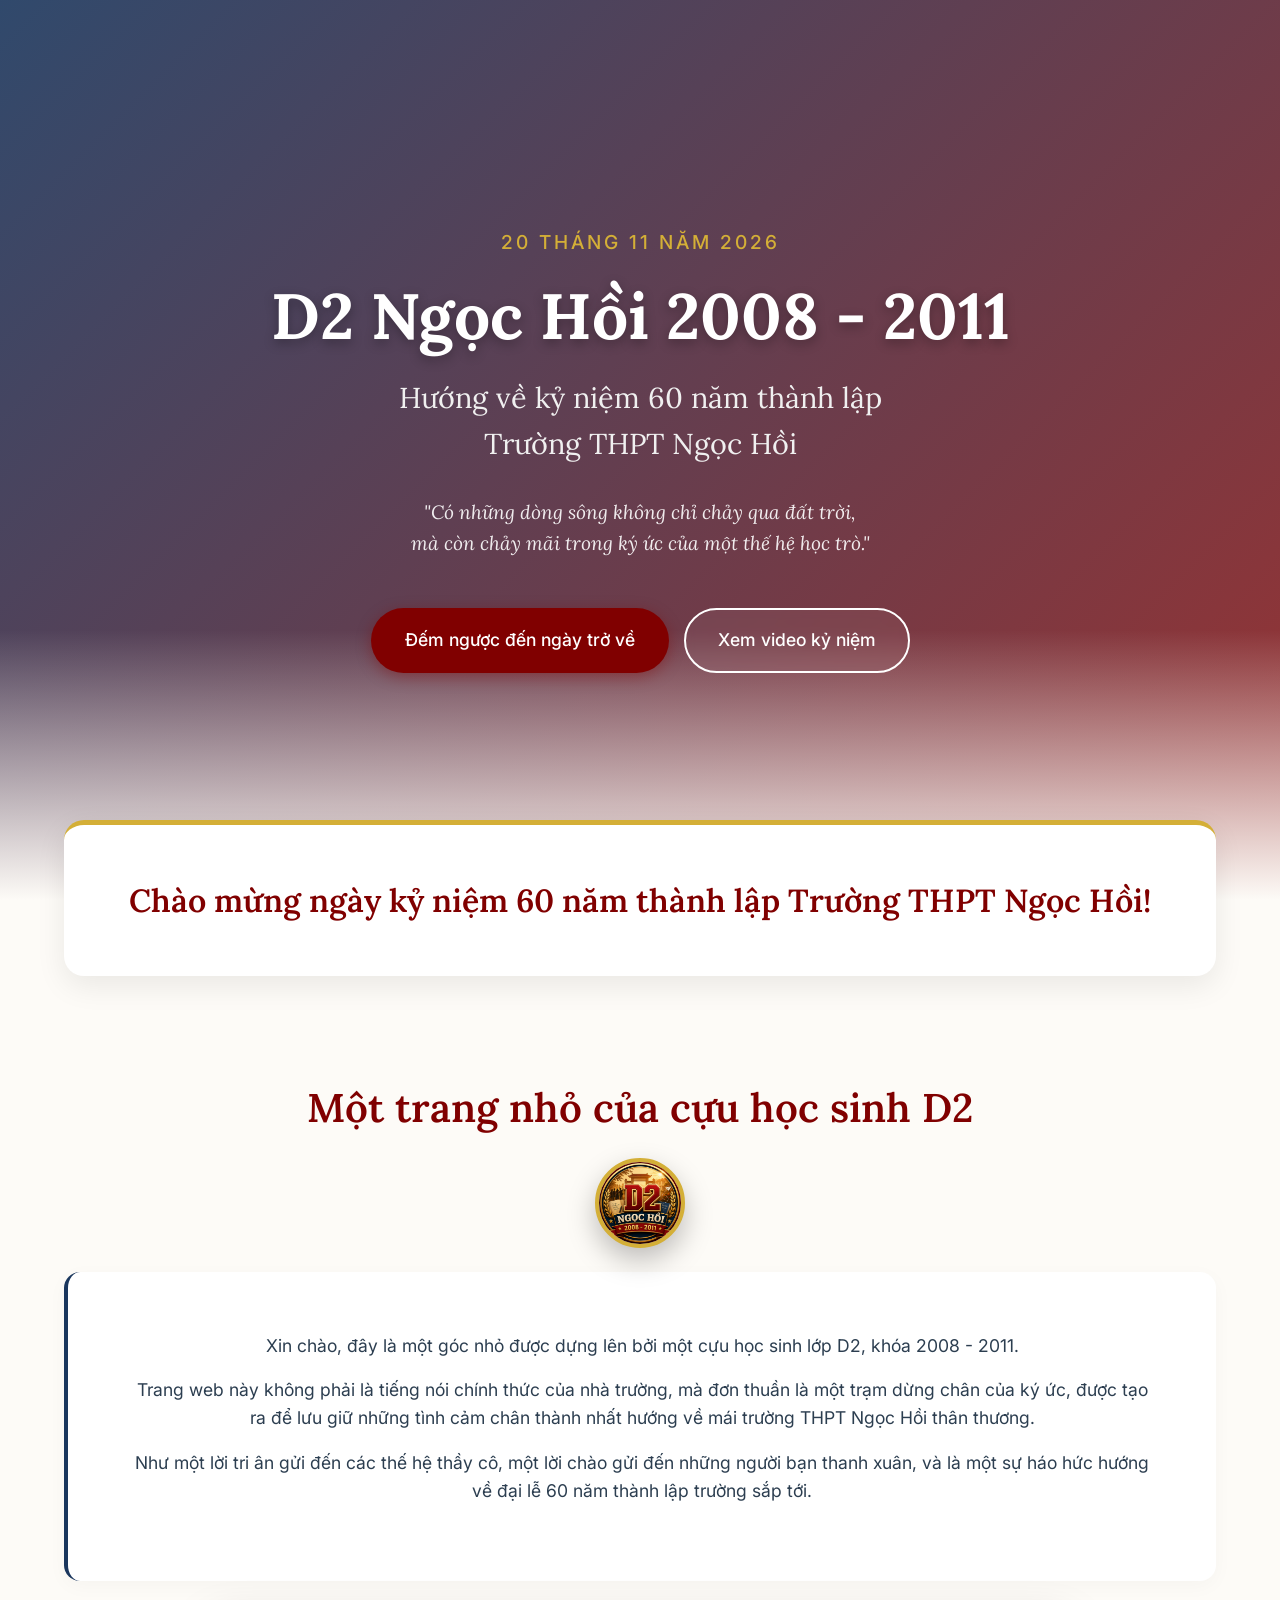
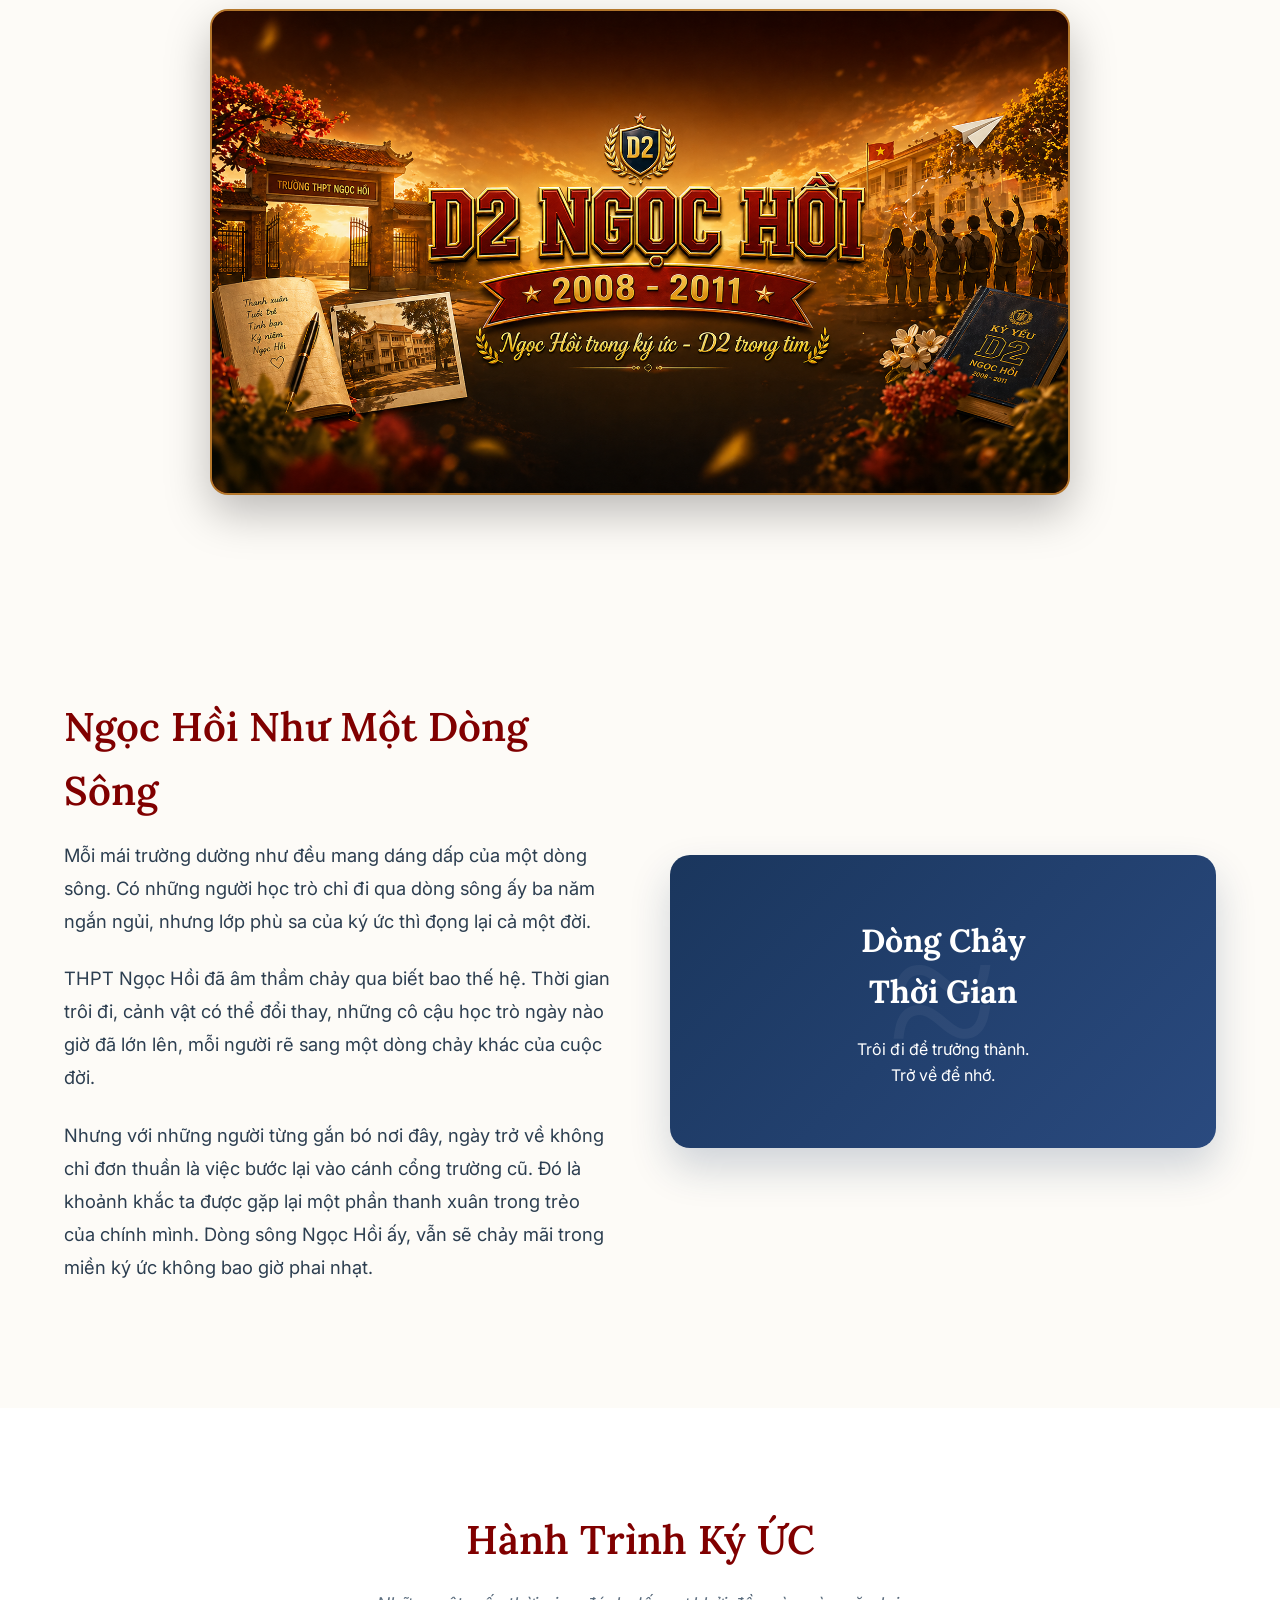
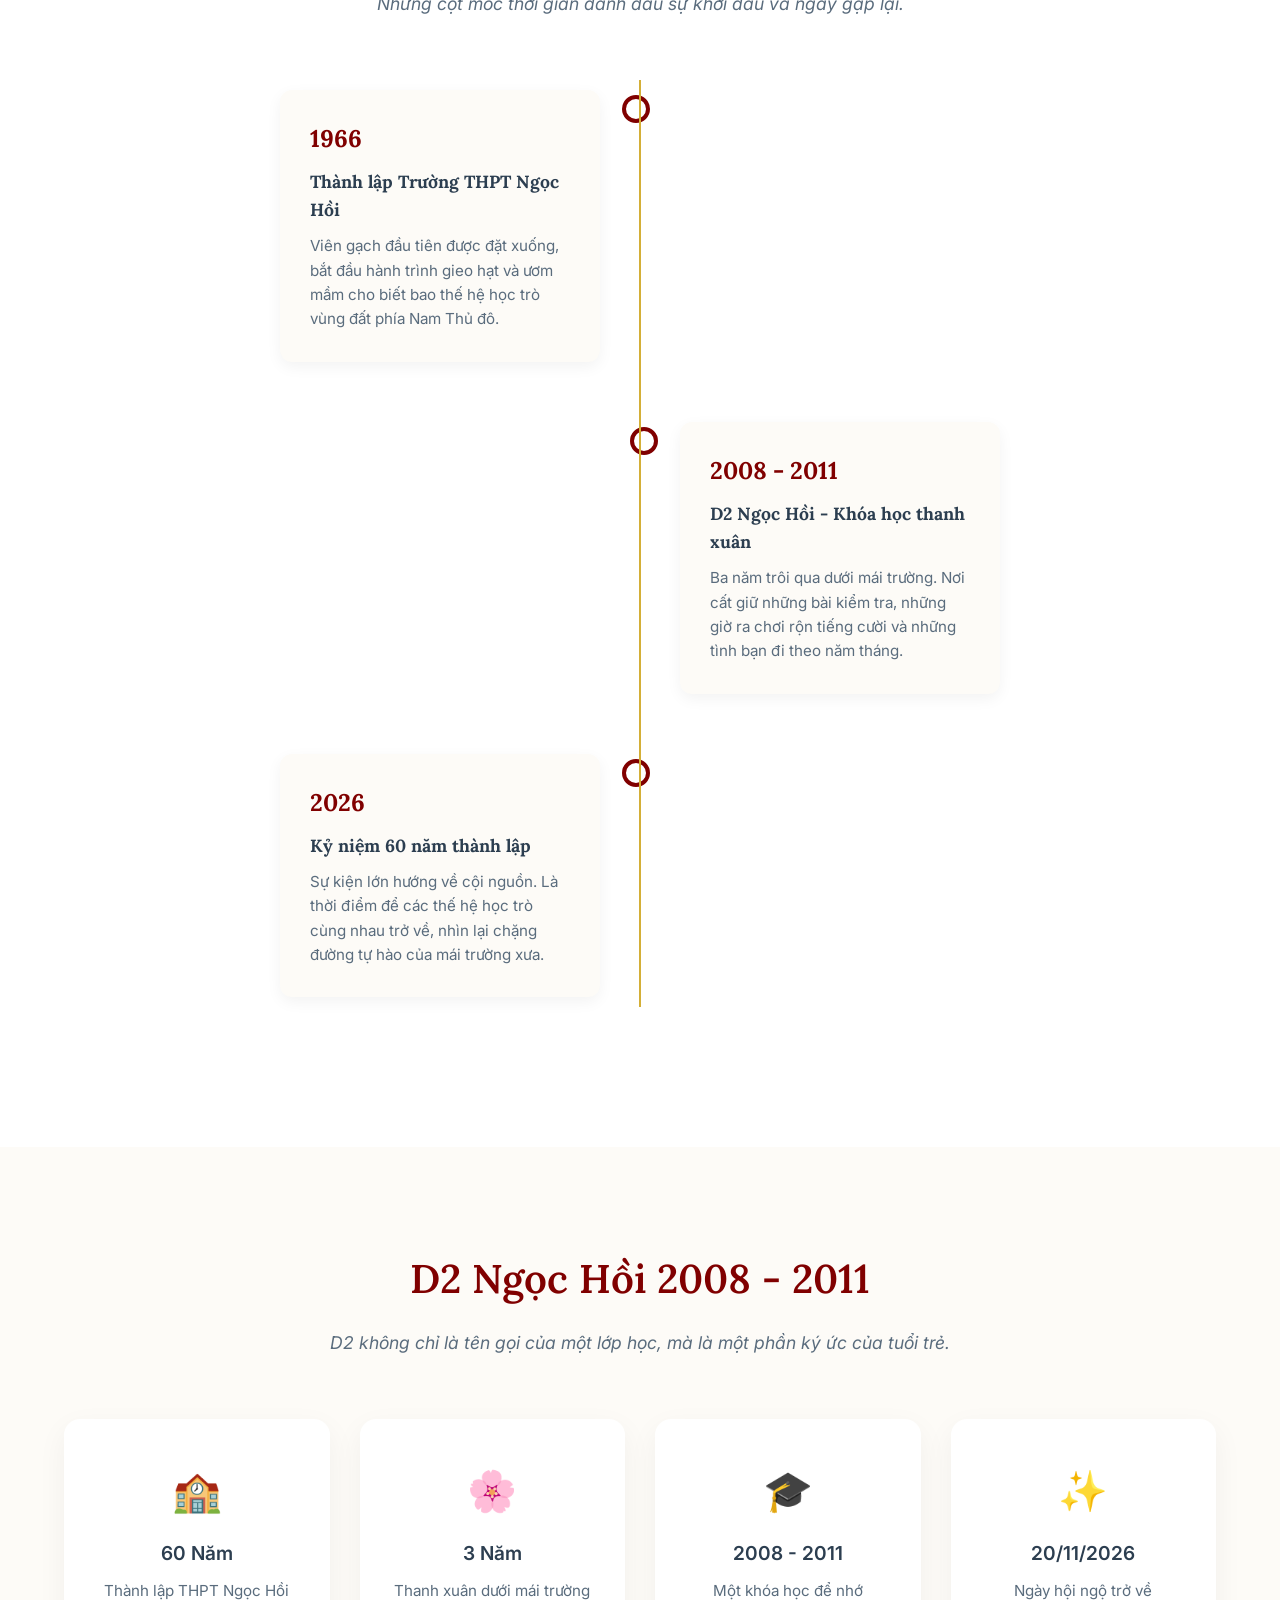
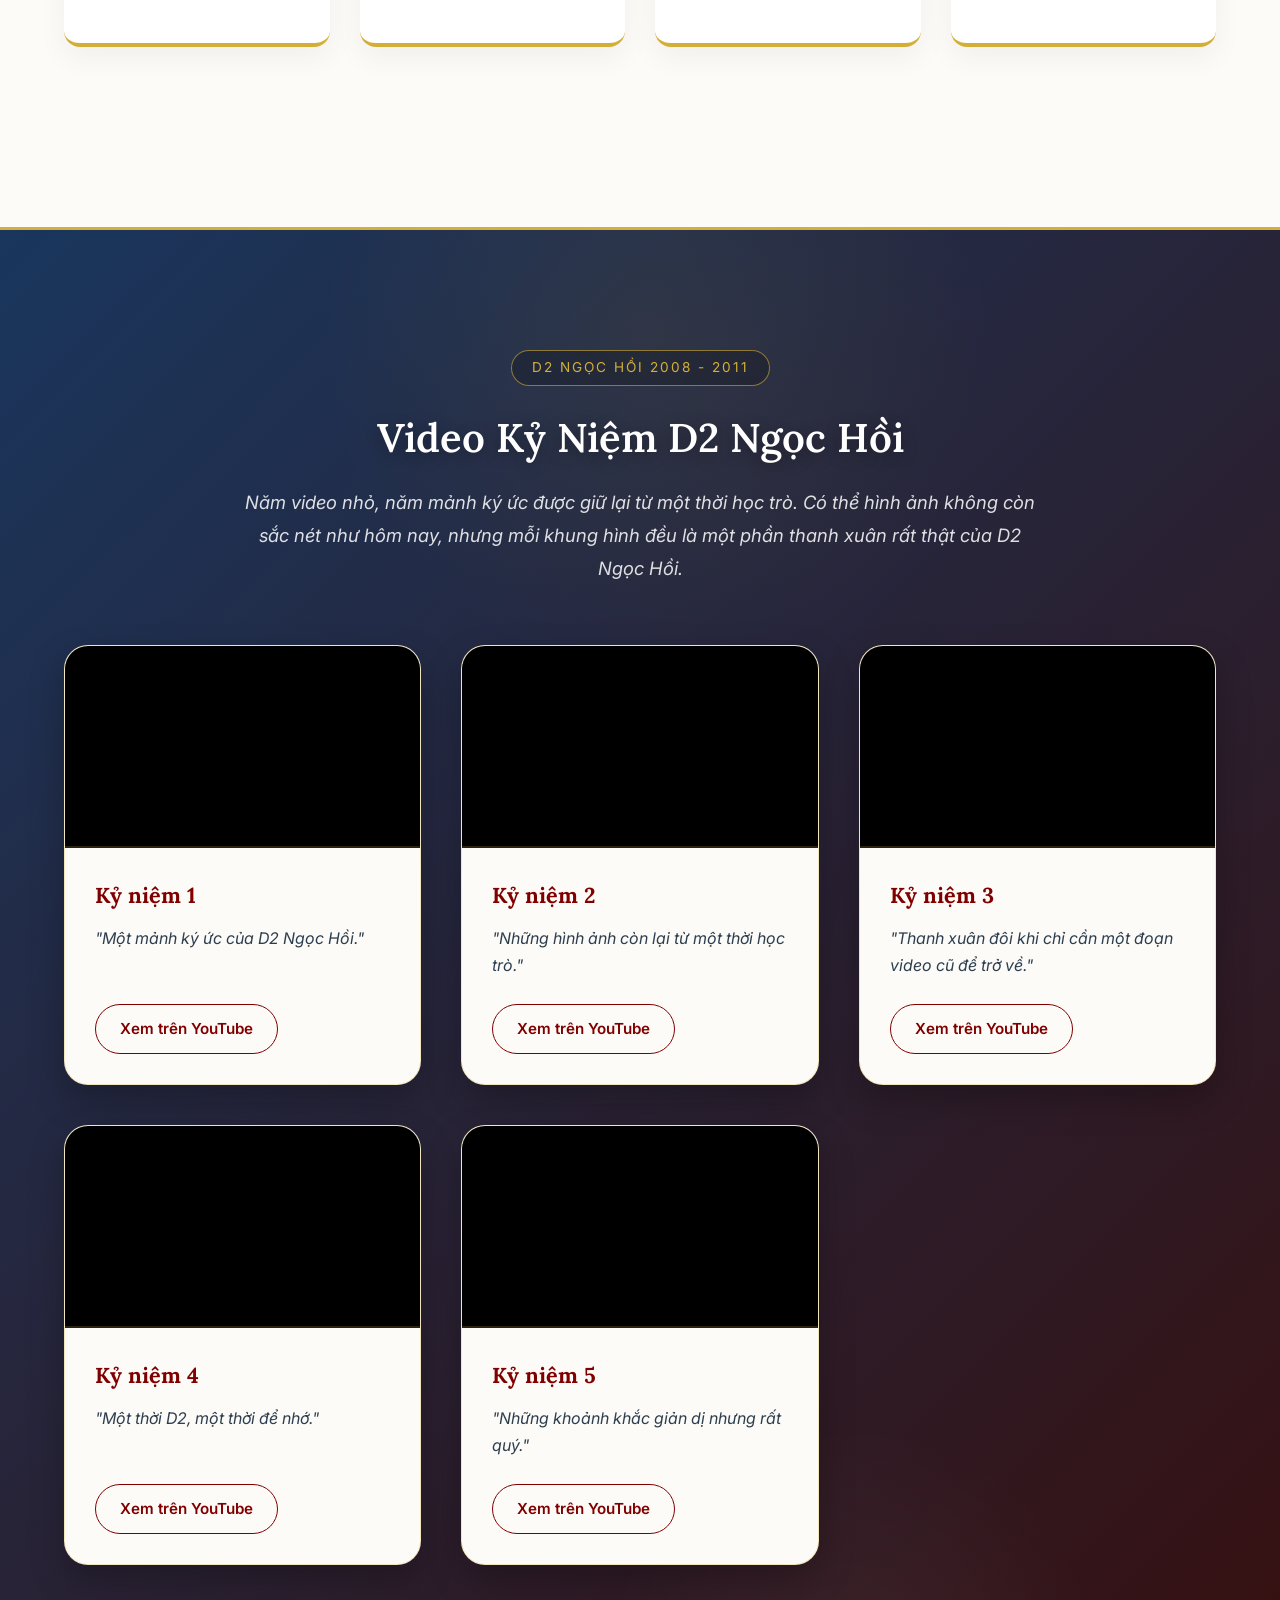
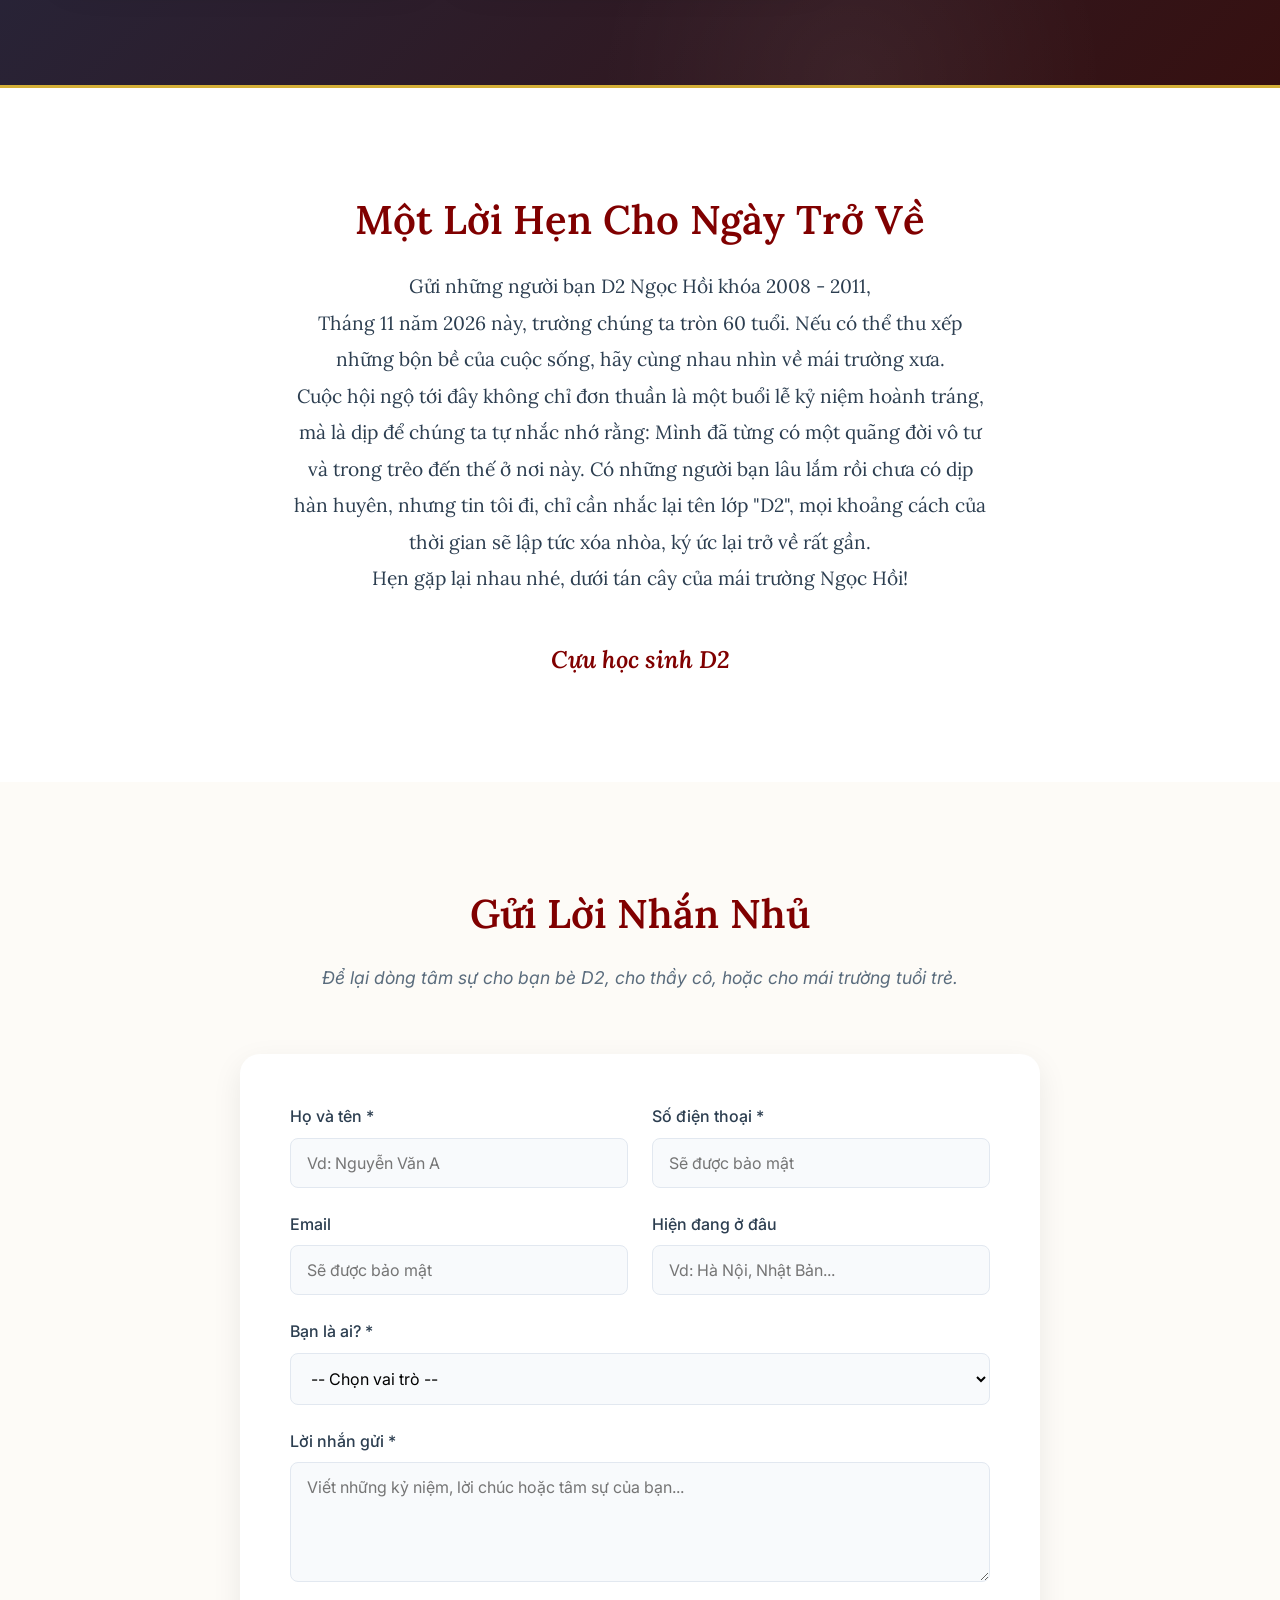
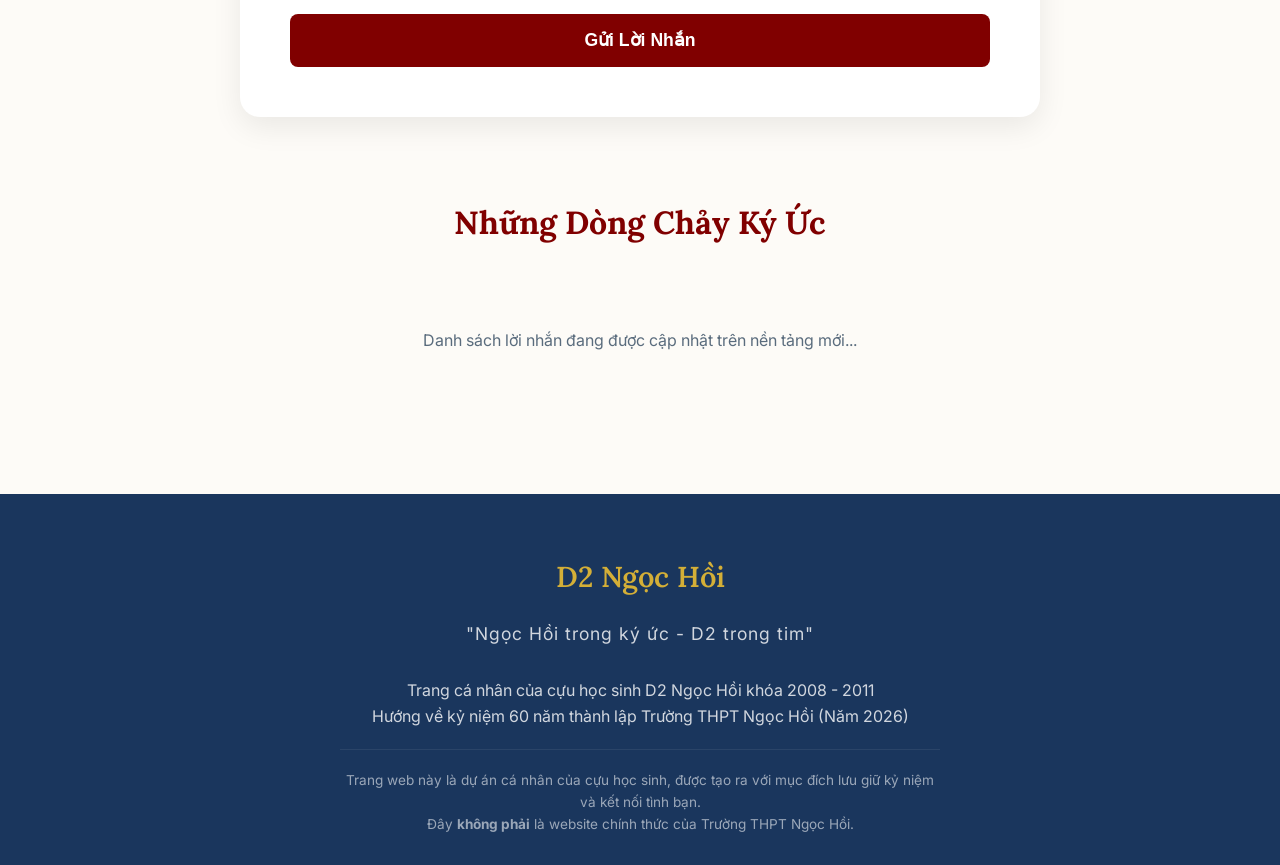
==== commit d719e077: "index.html" ====
--- a/index.html
+++ b/index.html
@@ -1026,7 +1026,7 @@
                 <form
                     id="messageForm"
                     method="POST"
-                    action="https://script.google.com/macros/s/AKfycbymLtmJELGKoE2RCqPFuD9B6uWkIKLaJFRmRZRNPyD9JfI6sPpFhWsTwB37PqttVKk8/exec"
+                    action="https://script.google.com/macros/s/AKfycbymLtmJELGKoE2RCqPFuD9B6uWkIKLaJFRmRZRNpyD9JfI6sPpFhWsTwB37PqttVKk8/exec"
                     target="hidden_iframe"
                 >                    
                     <div class="form-row">
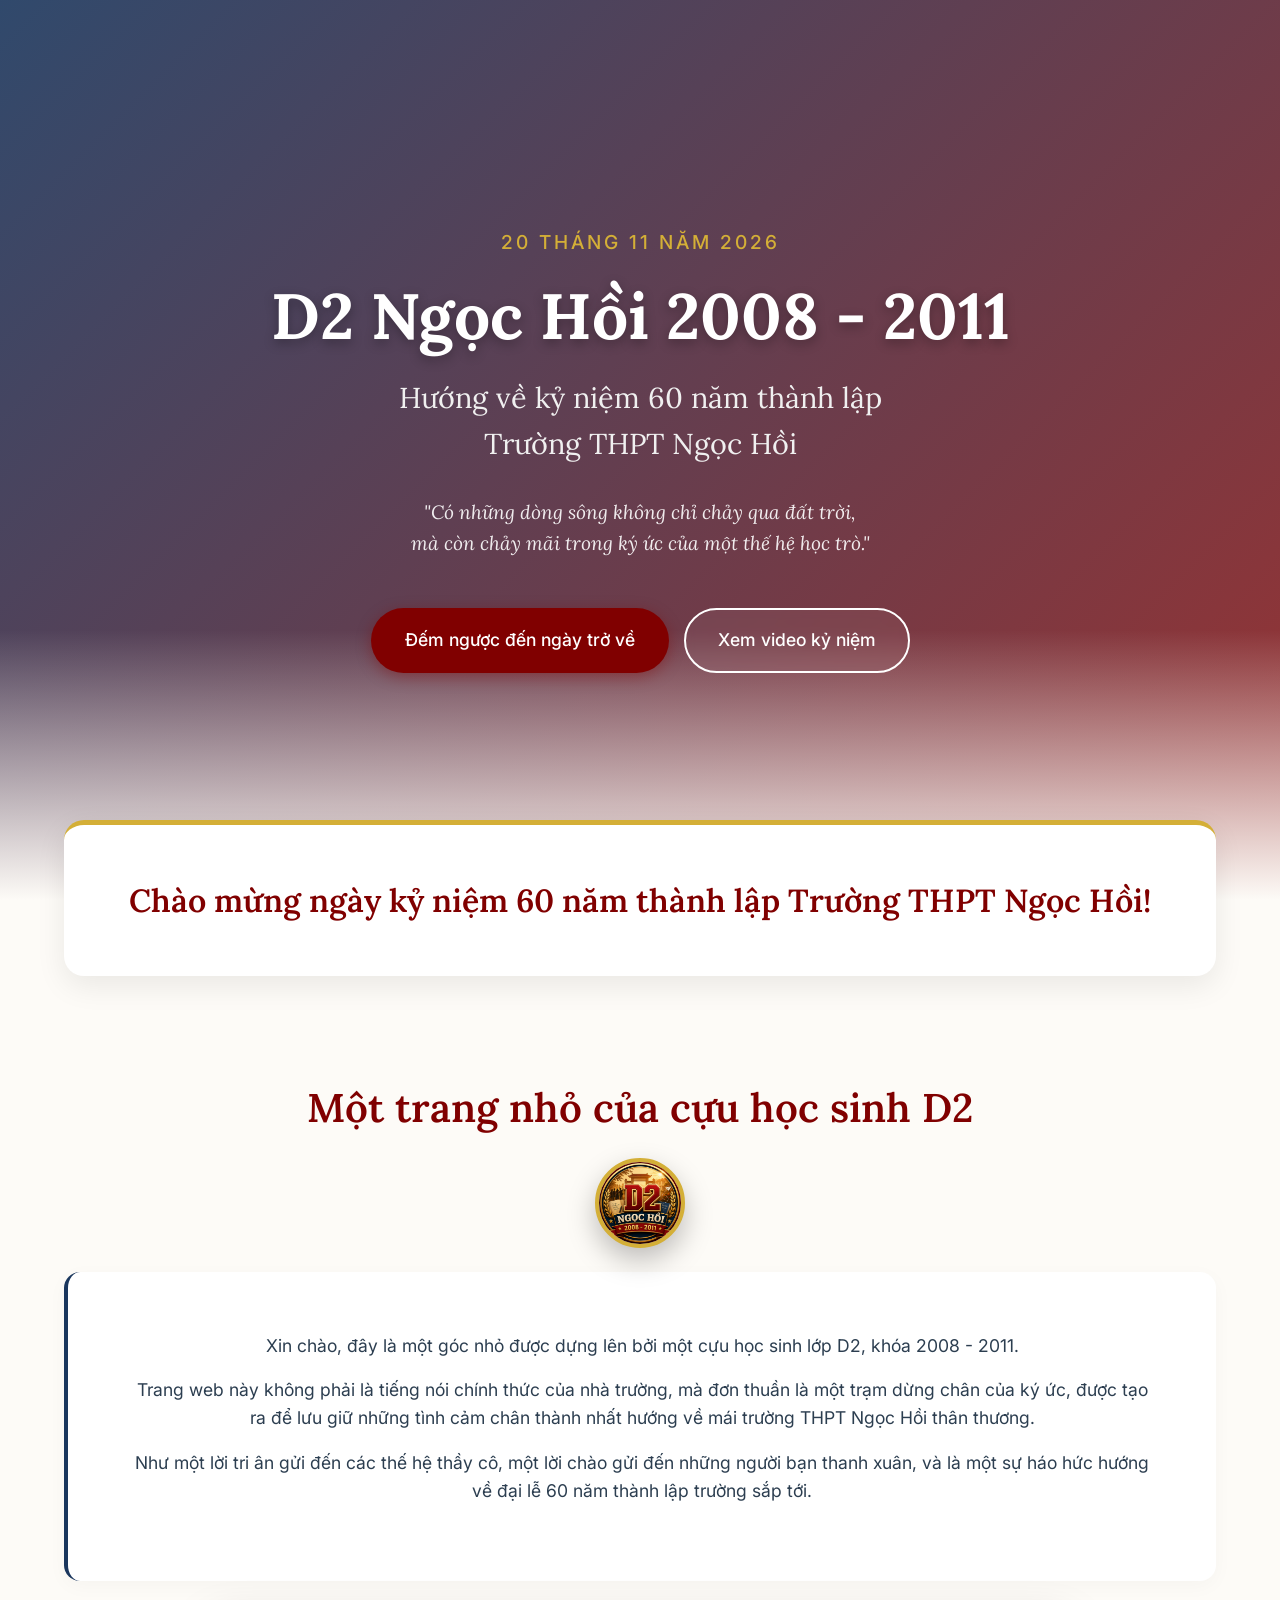
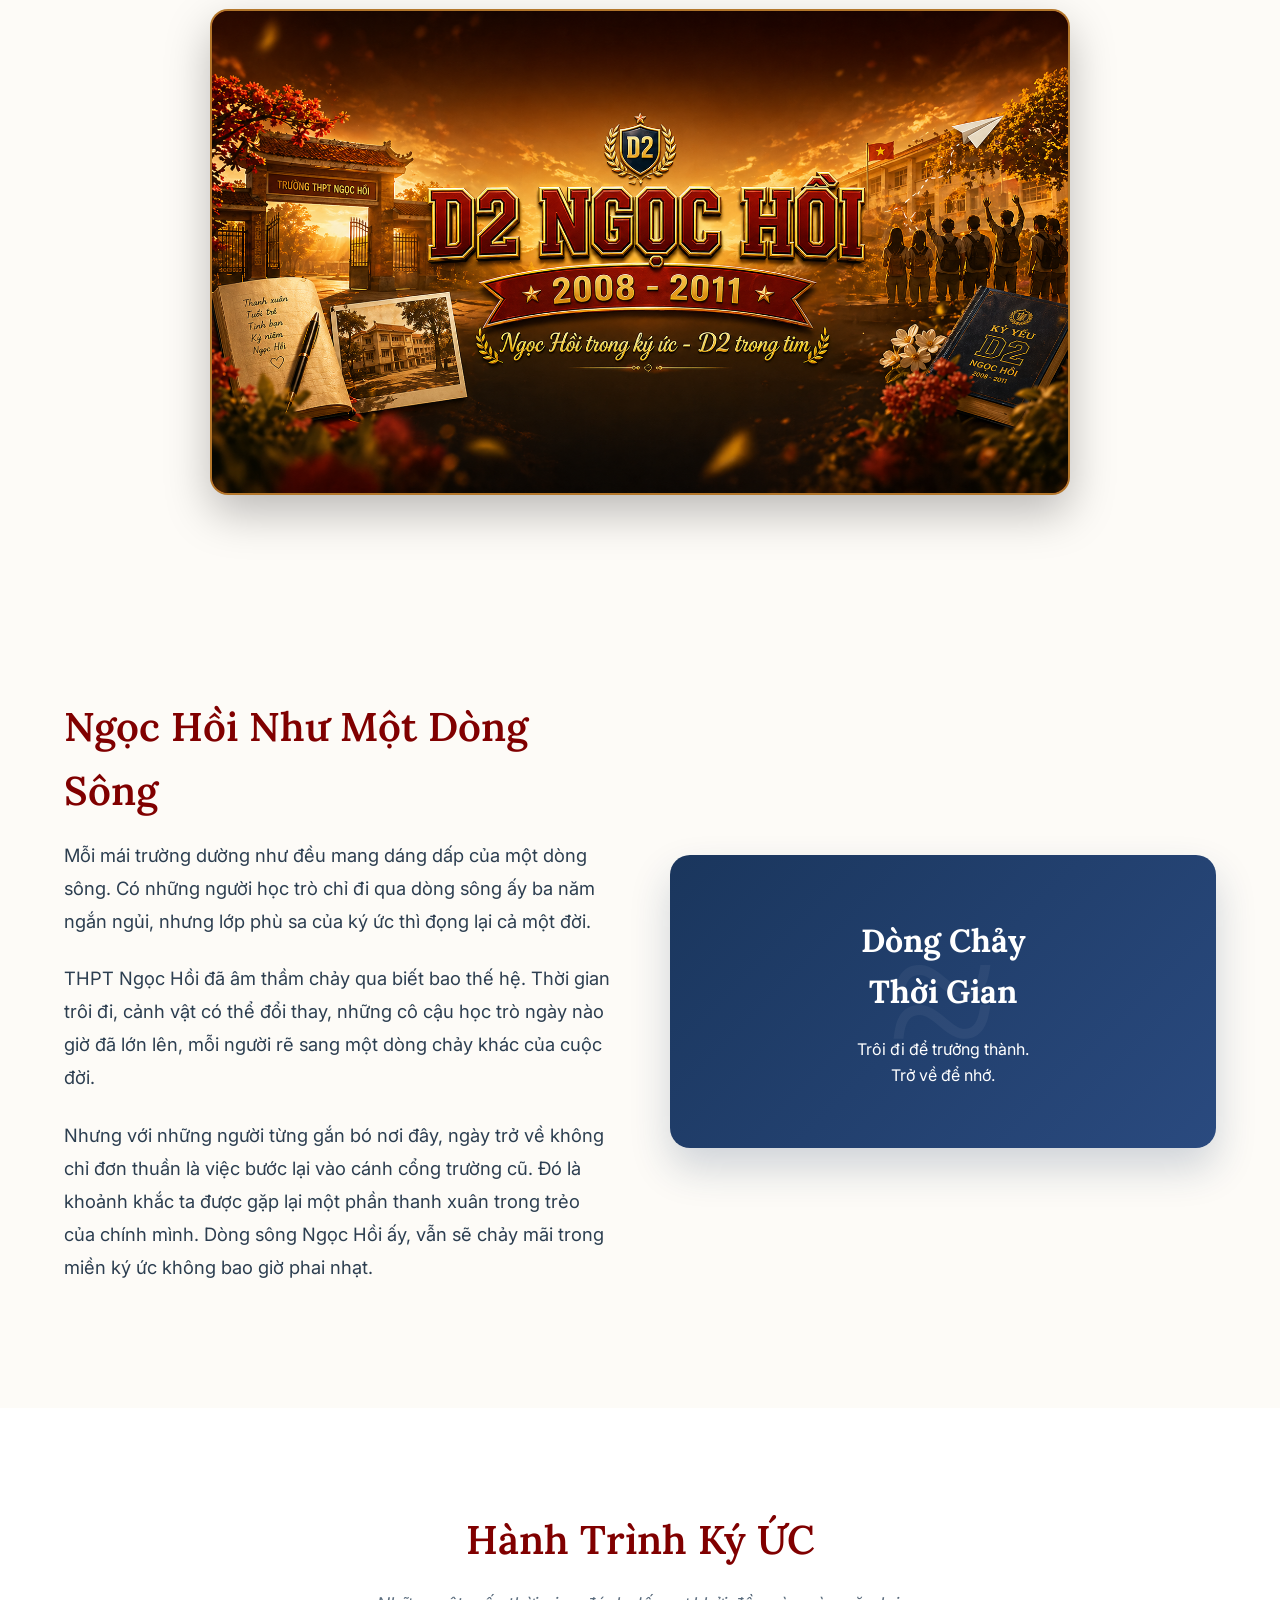
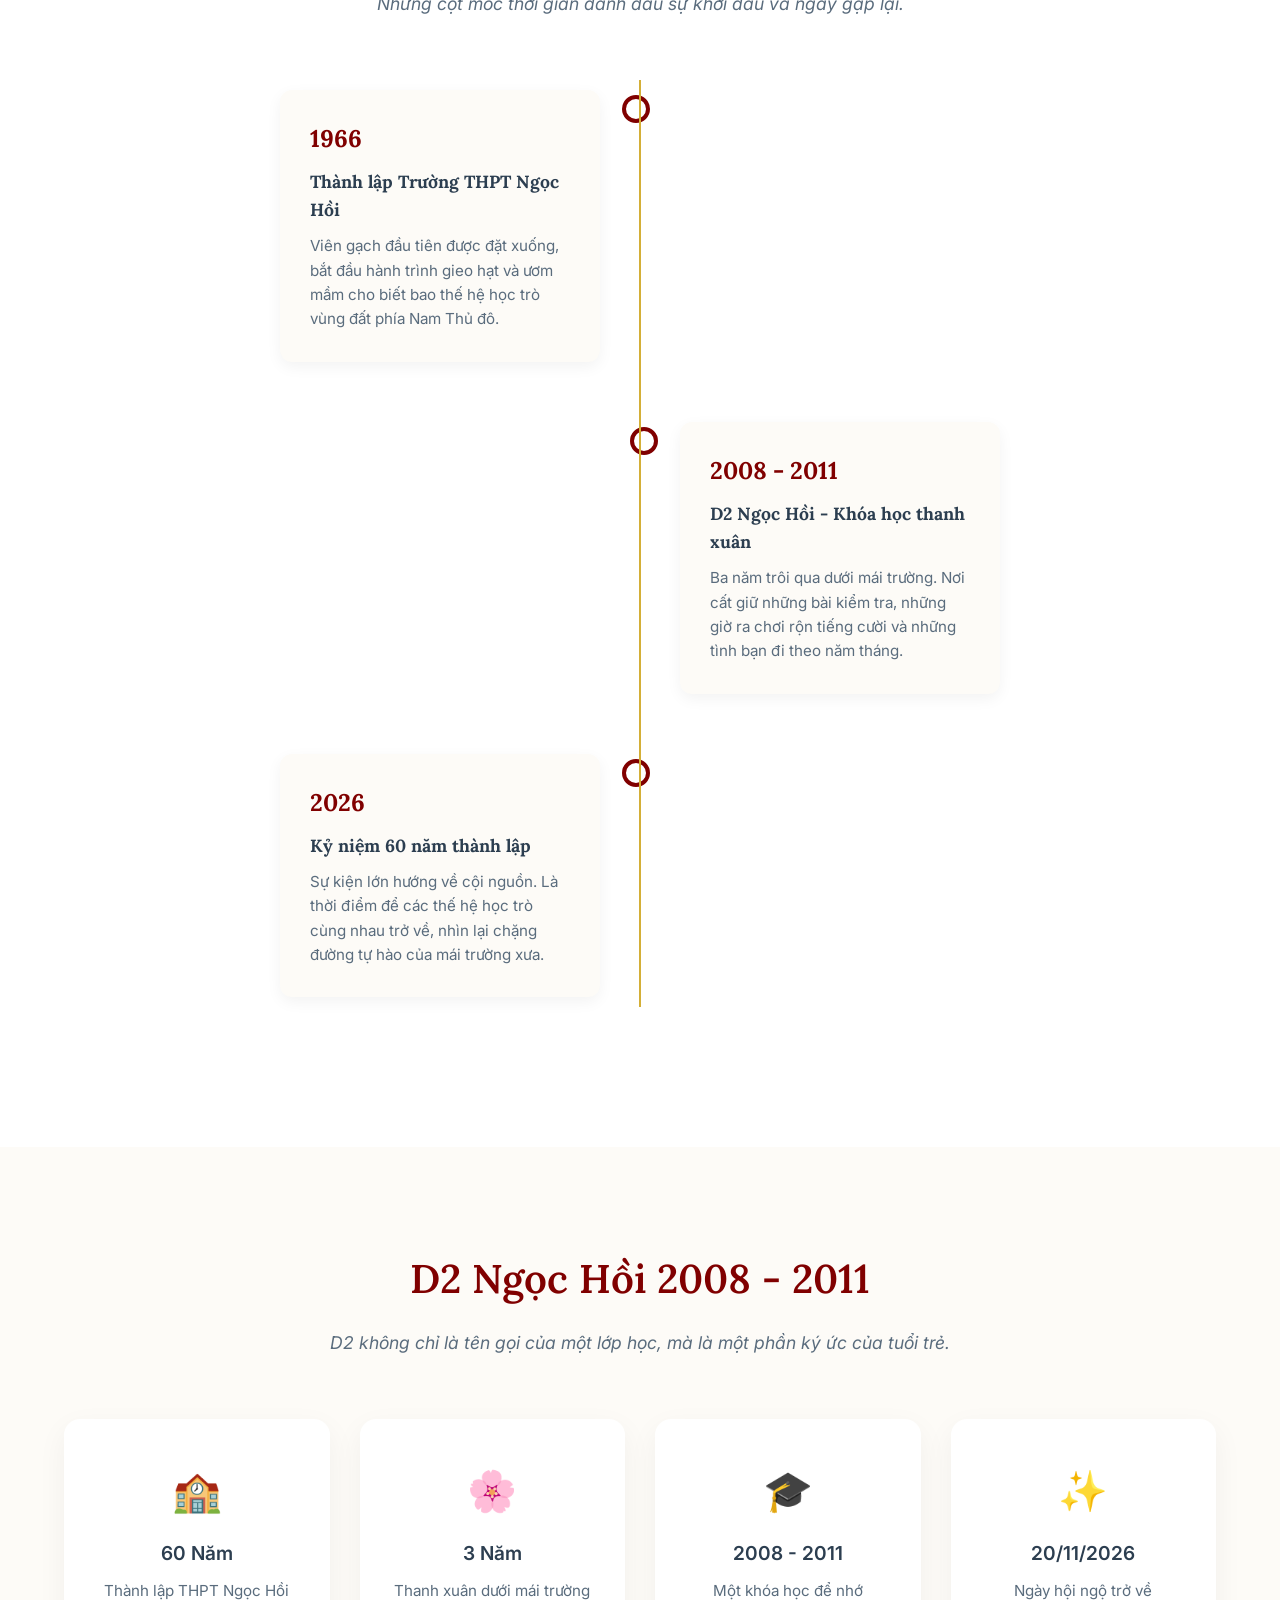
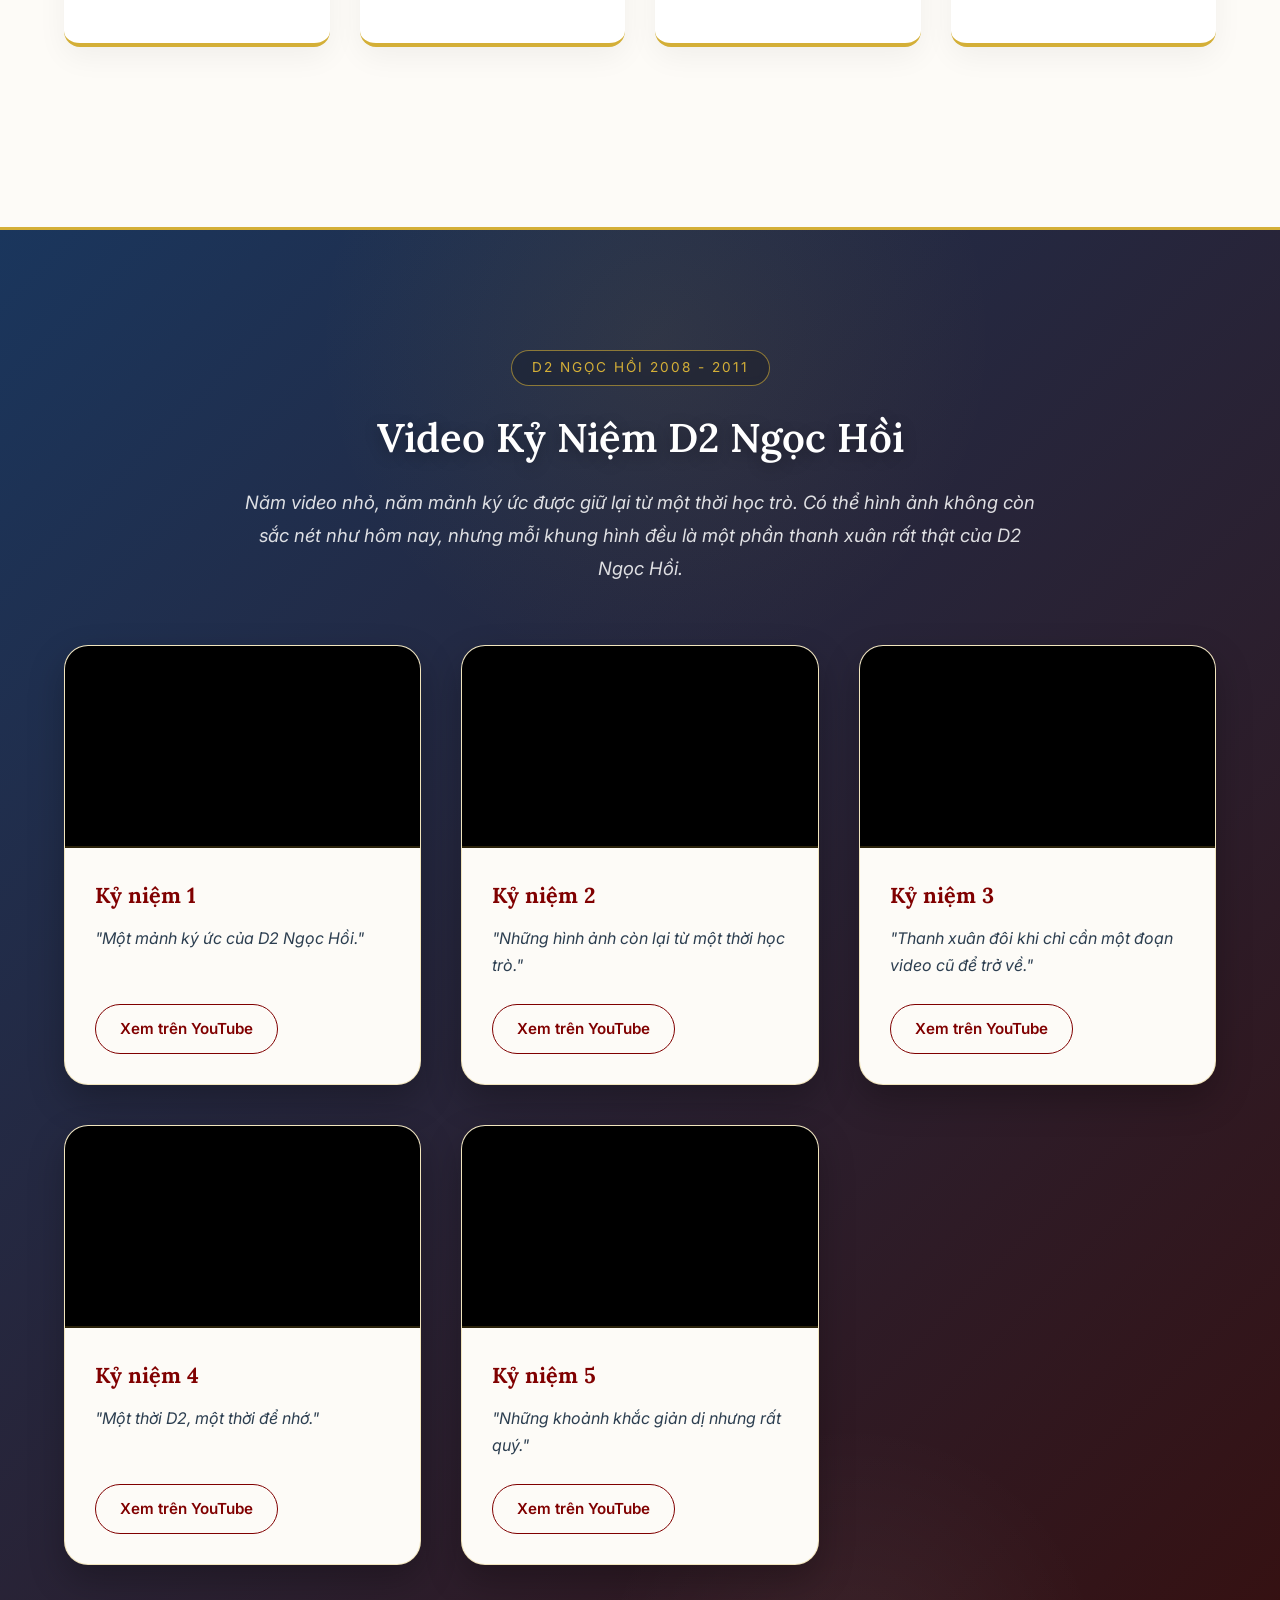
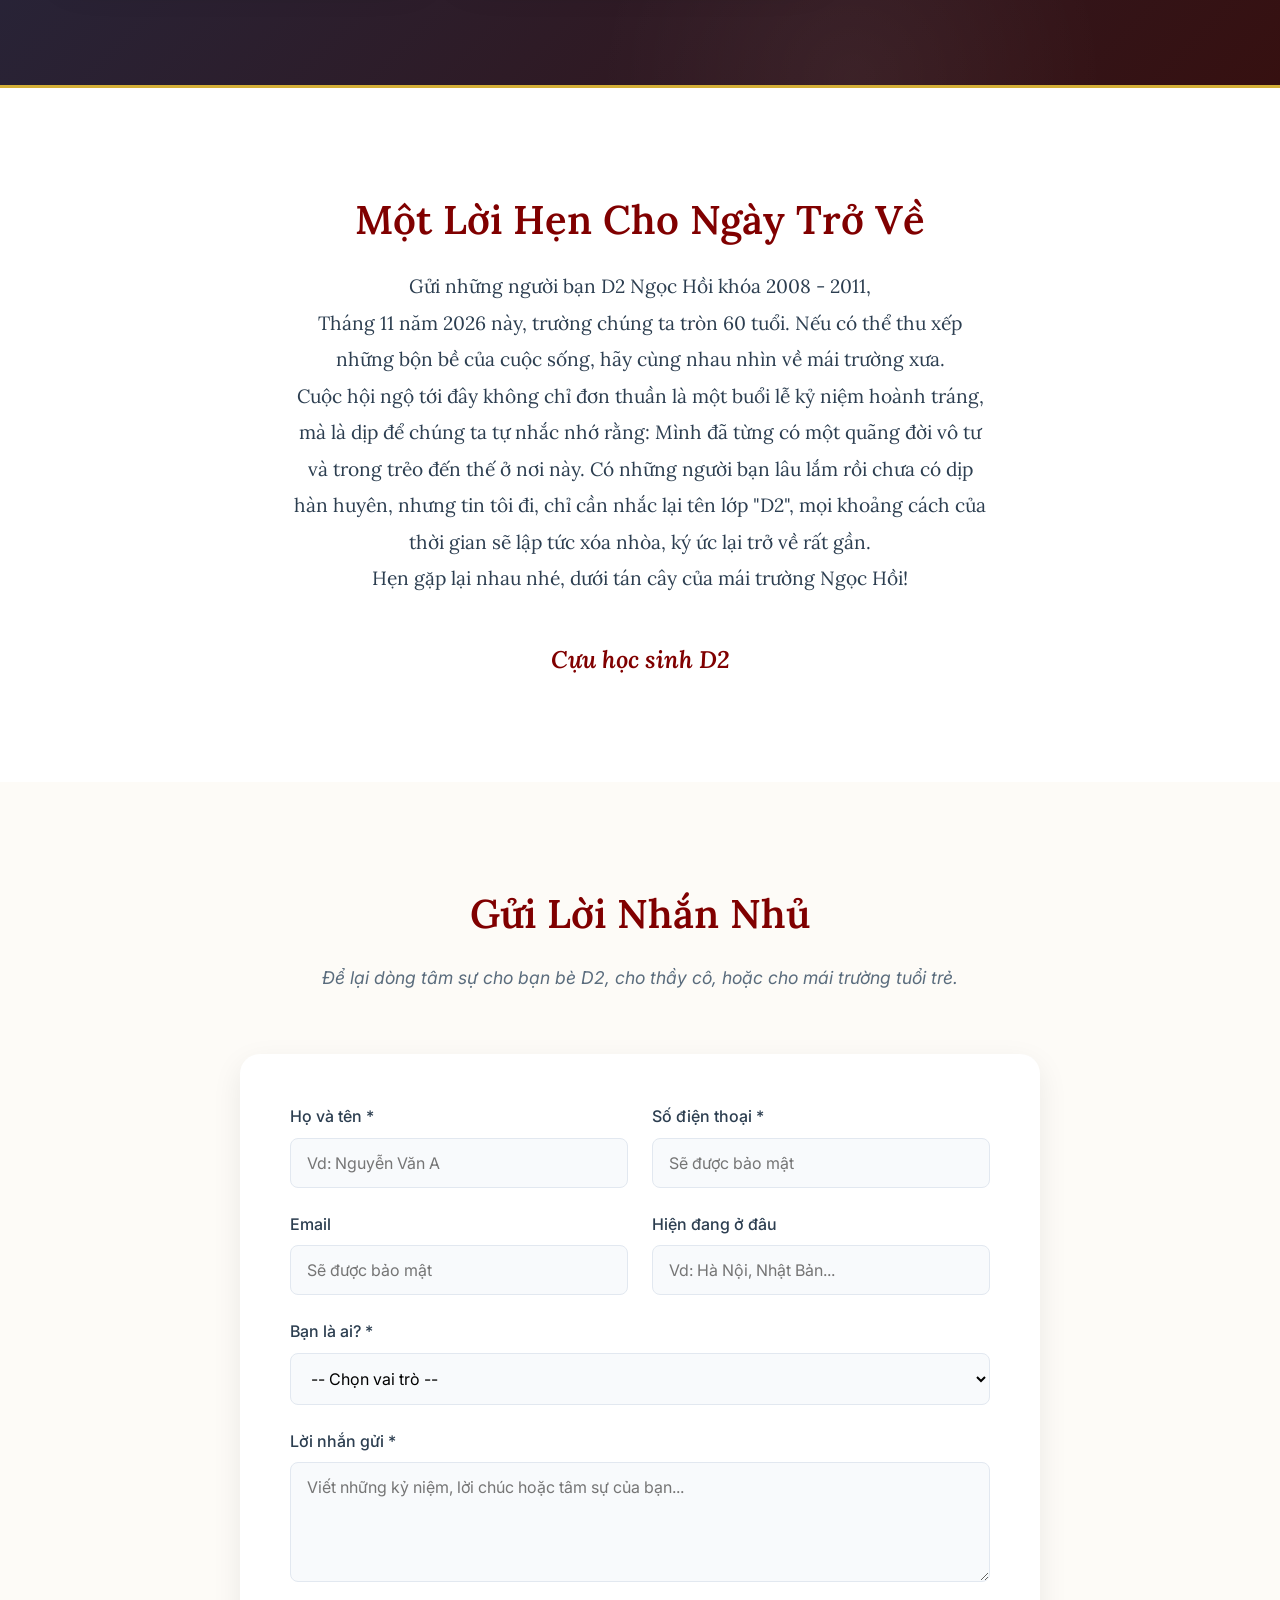
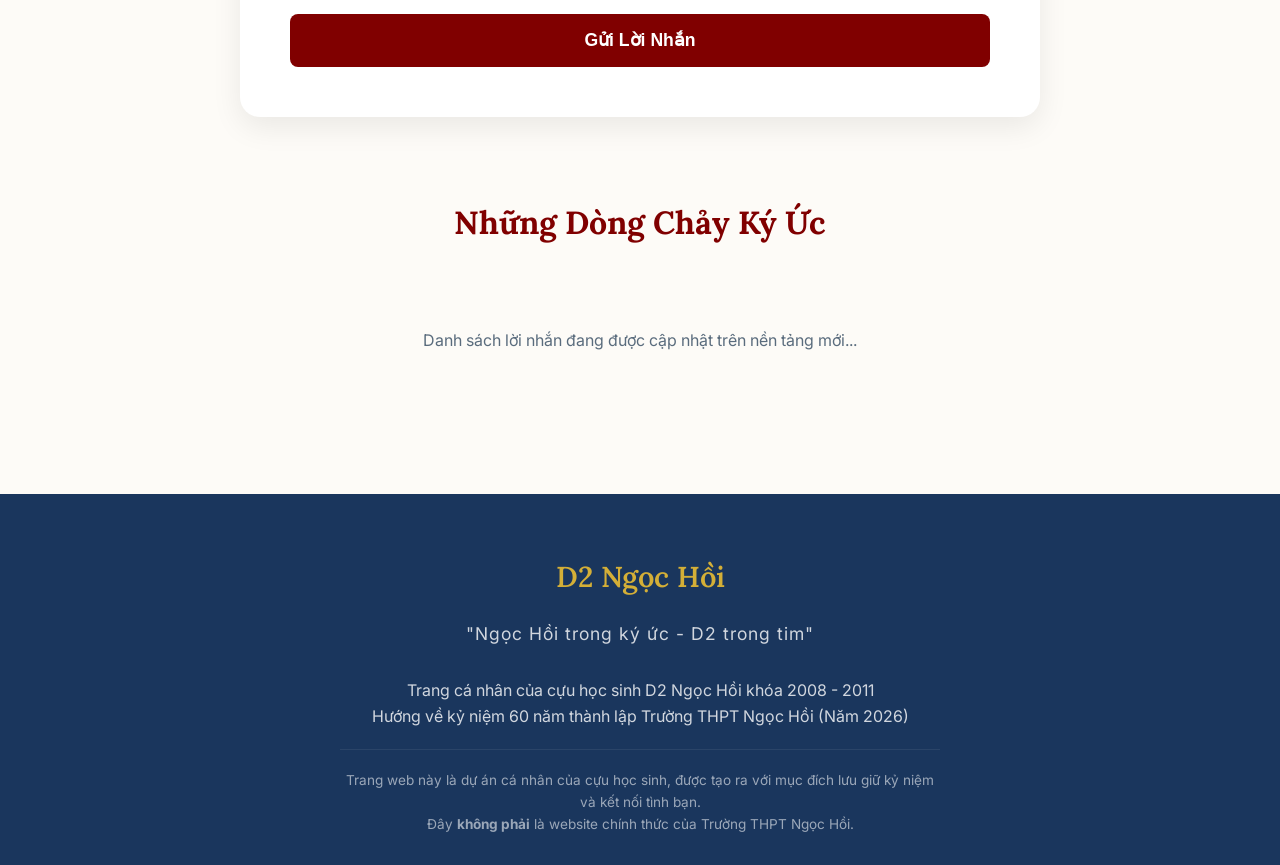
==== commit 9ebbb48f: "index.html" ====
--- a/index.html
+++ b/index.html
@@ -9,6 +9,22 @@
     <link rel="preconnect" href="https://fonts.googleapis.com">
     <link rel="preconnect" href="https://fonts.gstatic.com" crossorigin>
     <link href="https://fonts.googleapis.com/css2?family=Inter:wght@300;400;500;600&family=Lora:ital,wght@0,400;0,500;0,600;0,700;1,400&display=swap" rel="stylesheet">
+
+    <link rel="icon" type="image/png" href="https://d2ngochoi.github.io/d2-ngoc-hoi-2008-2011/favicon.png">
+    <link rel="apple-touch-icon" href="https://d2ngochoi.github.io/d2-ngoc-hoi-2008-2011/favicon.png">
+
+    <meta property="og:type" content="website">
+    <meta property="og:title" content="D2 Ngọc Hồi (2008-2011) - Hướng Về Kỷ Niệm 60 Năm">
+    <meta property="og:description" content="Trang ký ức của tập thể lớp D2 khóa 2008 - 2011, hướng về ngày kỷ niệm 60 năm thành lập Trường THPT Ngọc Hồi.">
+    <meta property="og:url" content="https://d2ngochoi.github.io/d2-ngoc-hoi-2008-2011/">
+    <meta property="og:image" content="https://d2ngochoi.github.io/d2-ngoc-hoi-2008-2011/thumbnail.png">
+    <meta property="og:image:width" content="1200">
+    <meta property="og:image:height" content="630">
+
+    <meta name="twitter:card" content="summary_large_image">
+    <meta name="twitter:title" content="D2 Ngọc Hồi (2008-2011) - Hướng Về Kỷ Niệm 60 Năm">
+    <meta name="twitter:description" content="Trang ký ức của tập thể lớp D2 khóa 2008 - 2011, hướng về ngày kỷ niệm 60 năm thành lập Trường THPT Ngọc Hồi.">
+    <meta name="twitter:image" content="https://d2ngochoi.github.io/d2-ngoc-hoi-2008-2011/thumbnail.png">
     
     <style>
         /* ================= CƠ BẢN & BIẾN MÀU ================= */
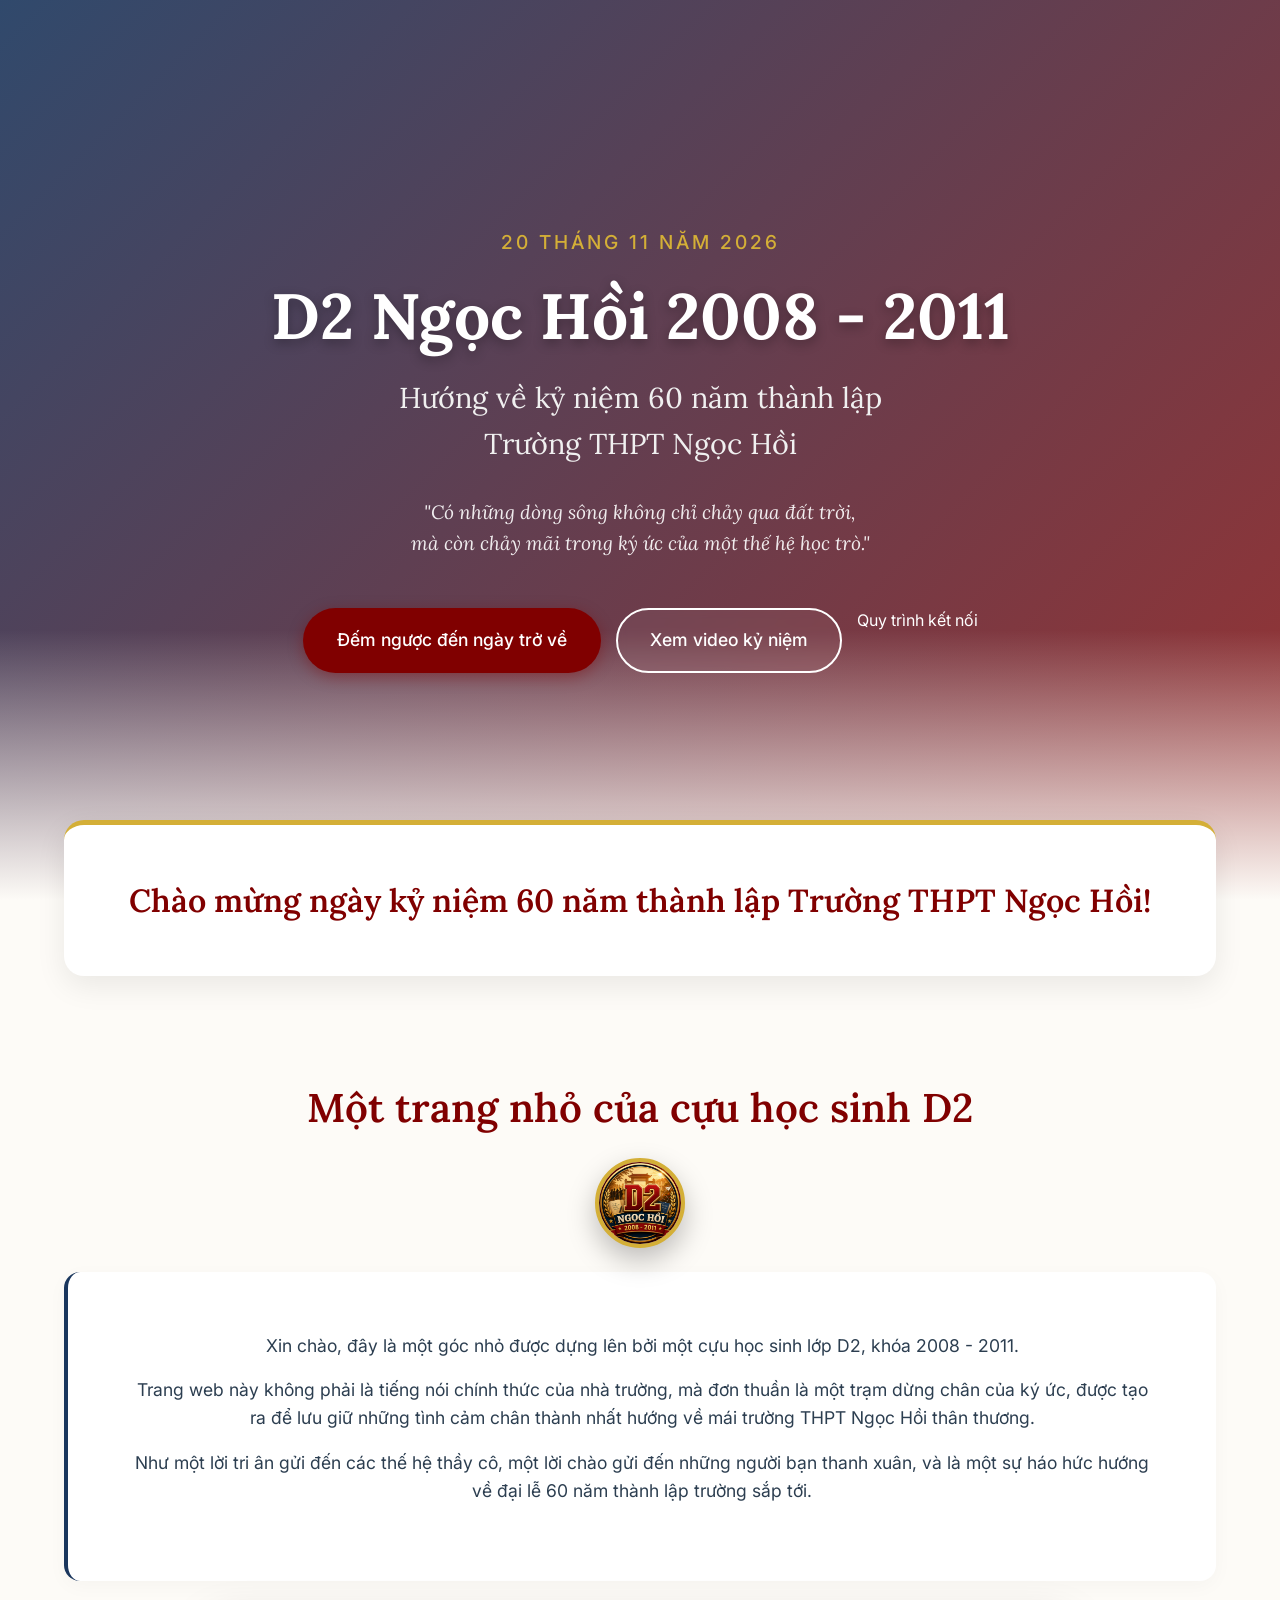
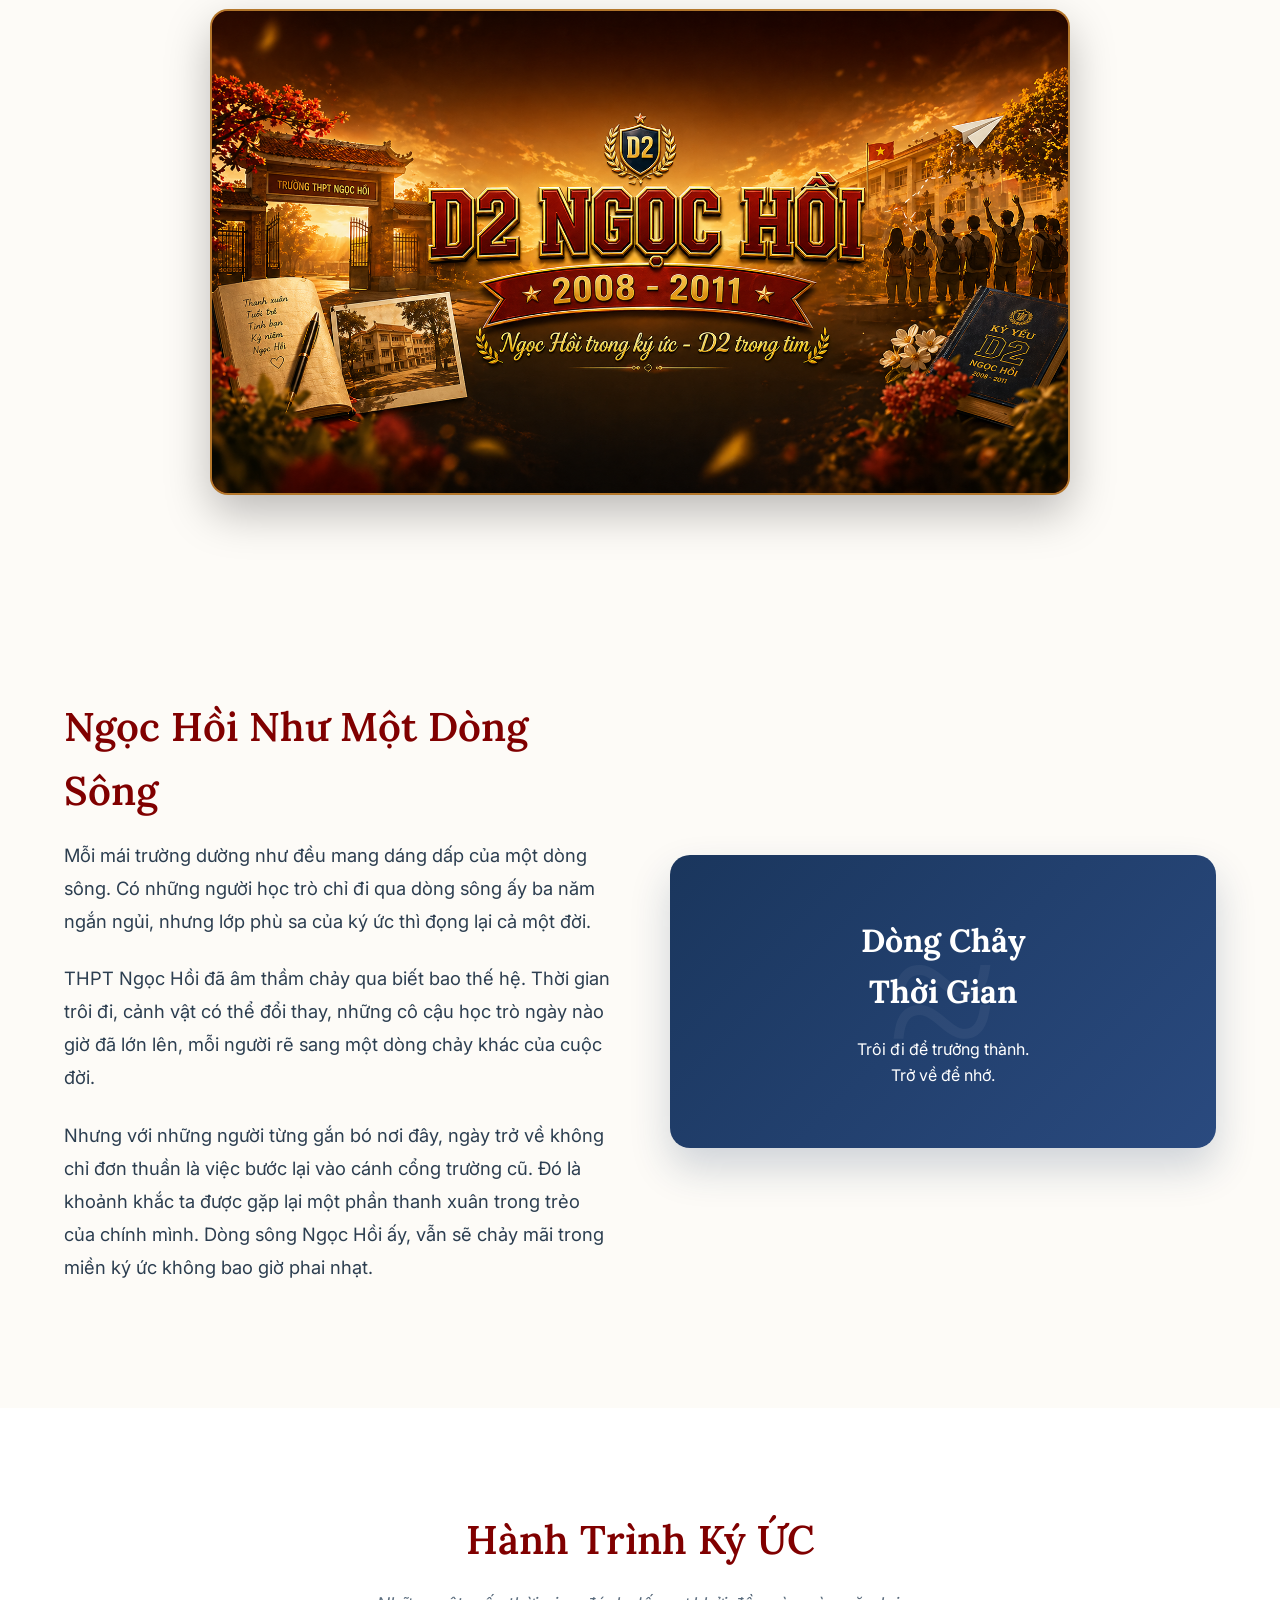
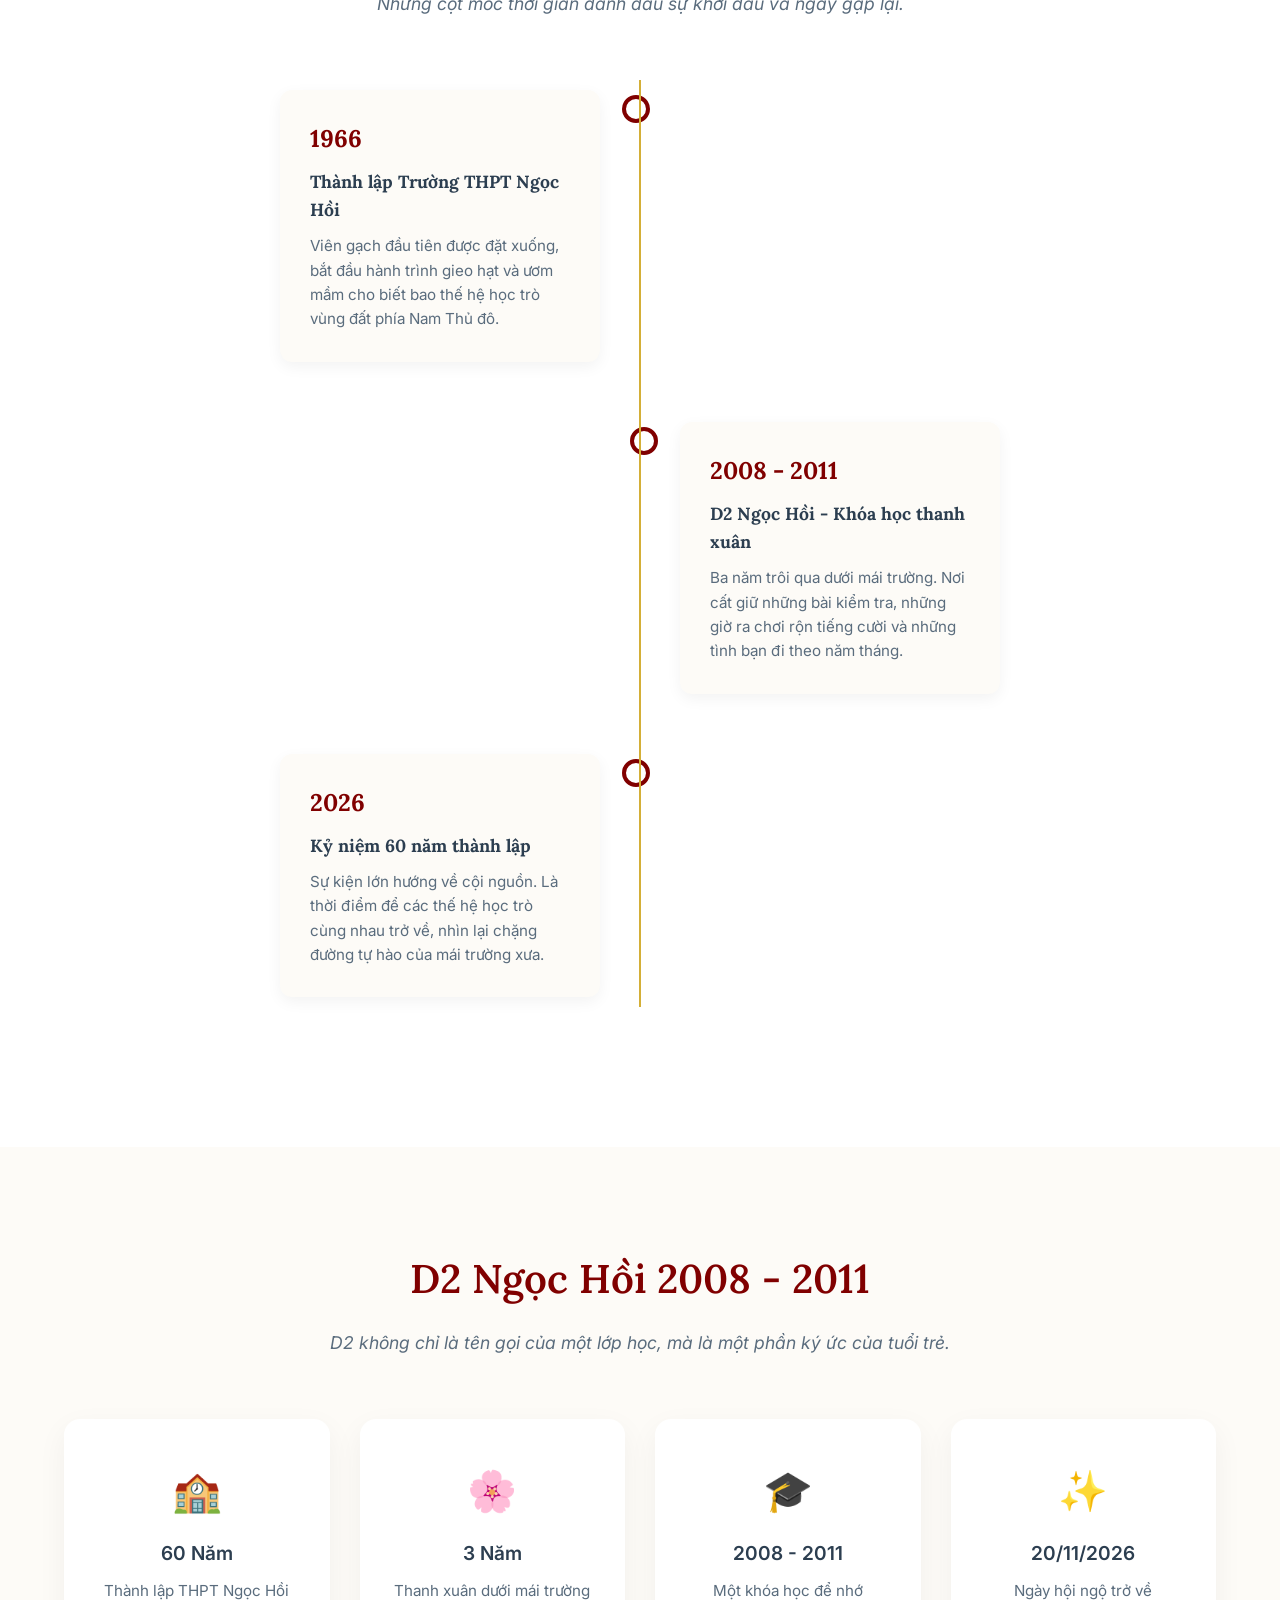
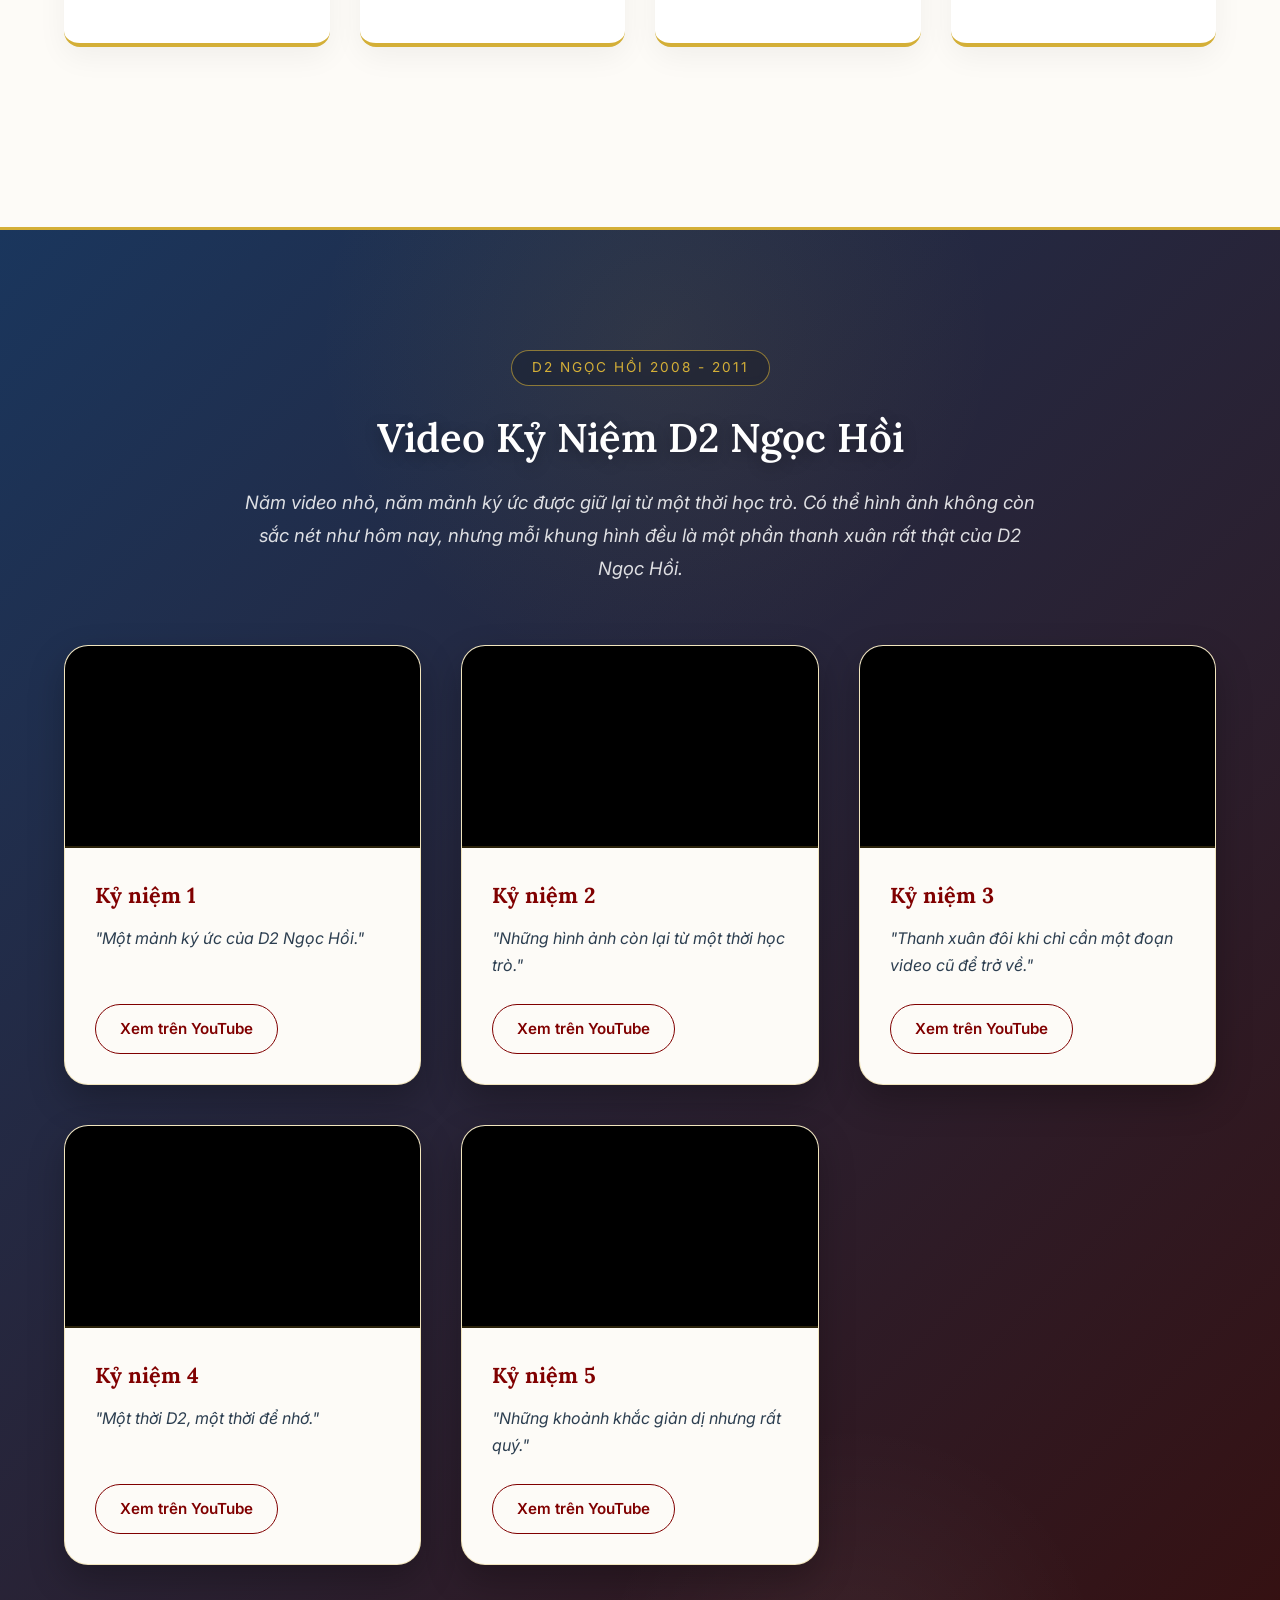
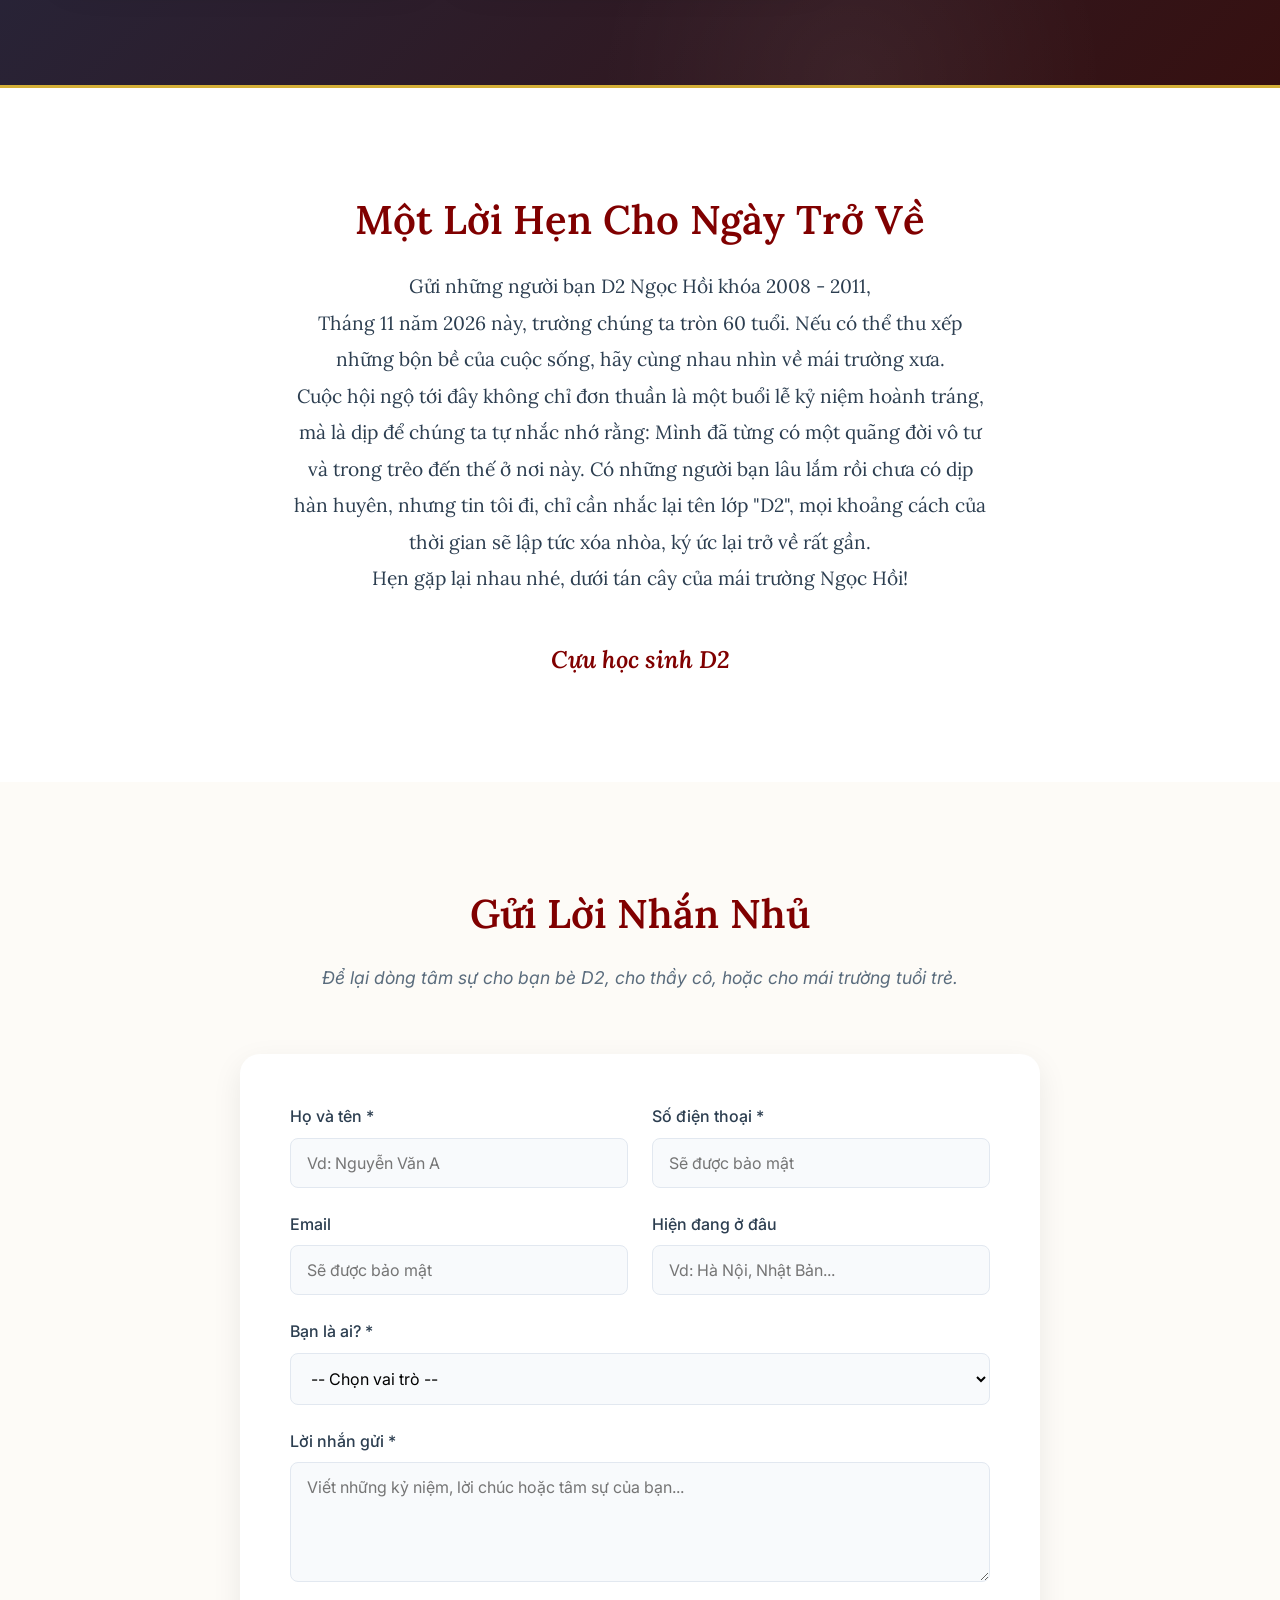
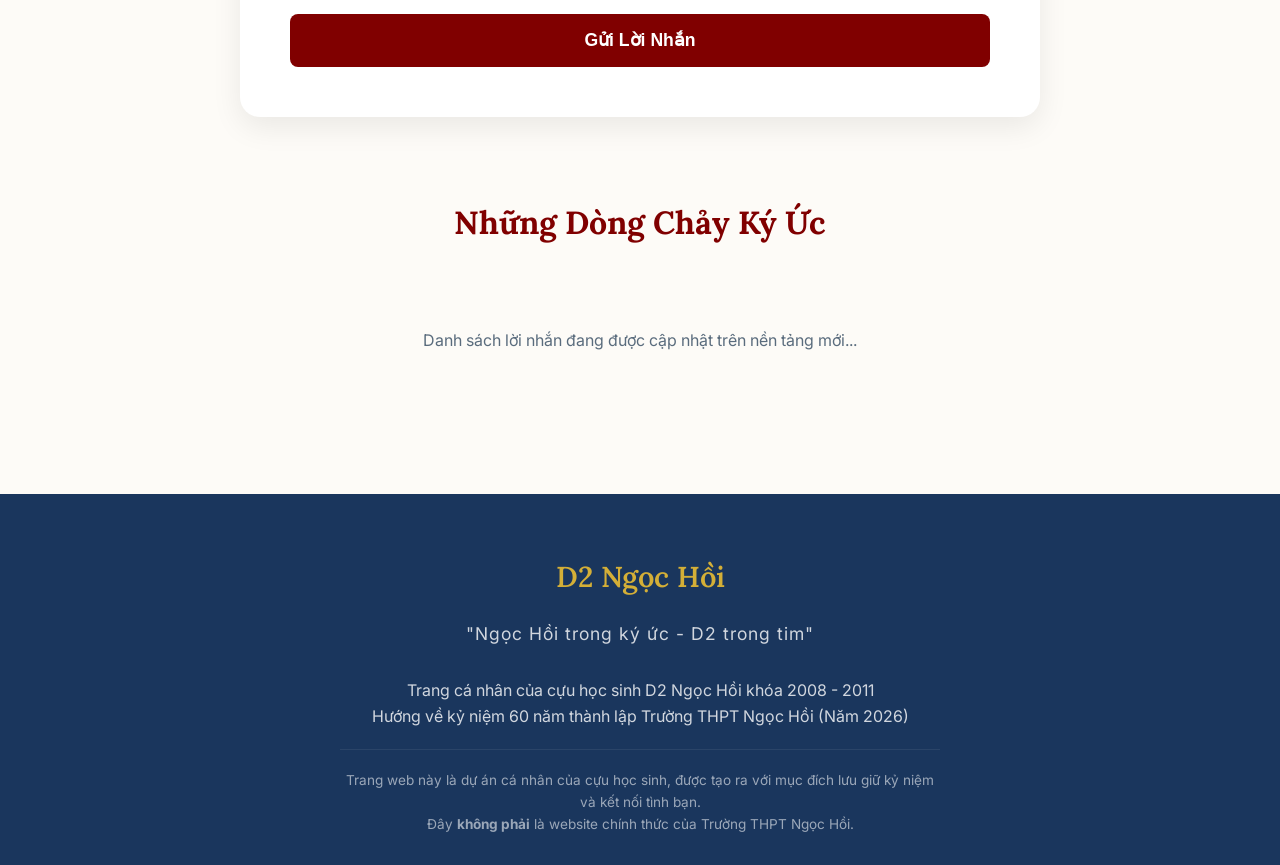
==== commit 5b6f82dd: "index.html" ====
--- a/index.html
+++ b/index.html
@@ -871,6 +871,7 @@
             <div class="hero-buttons">
                 <a href="#countdown" class="btn btn-primary">Đếm ngược đến ngày trở về</a>
                 <a href="#video-ky-niem" class="btn btn-outline">Xem video kỷ niệm</a>
+                <a href="quy-trinh-ket-noi.html">Quy trình kết nối</a>
             </div>
         </div>
     </header>
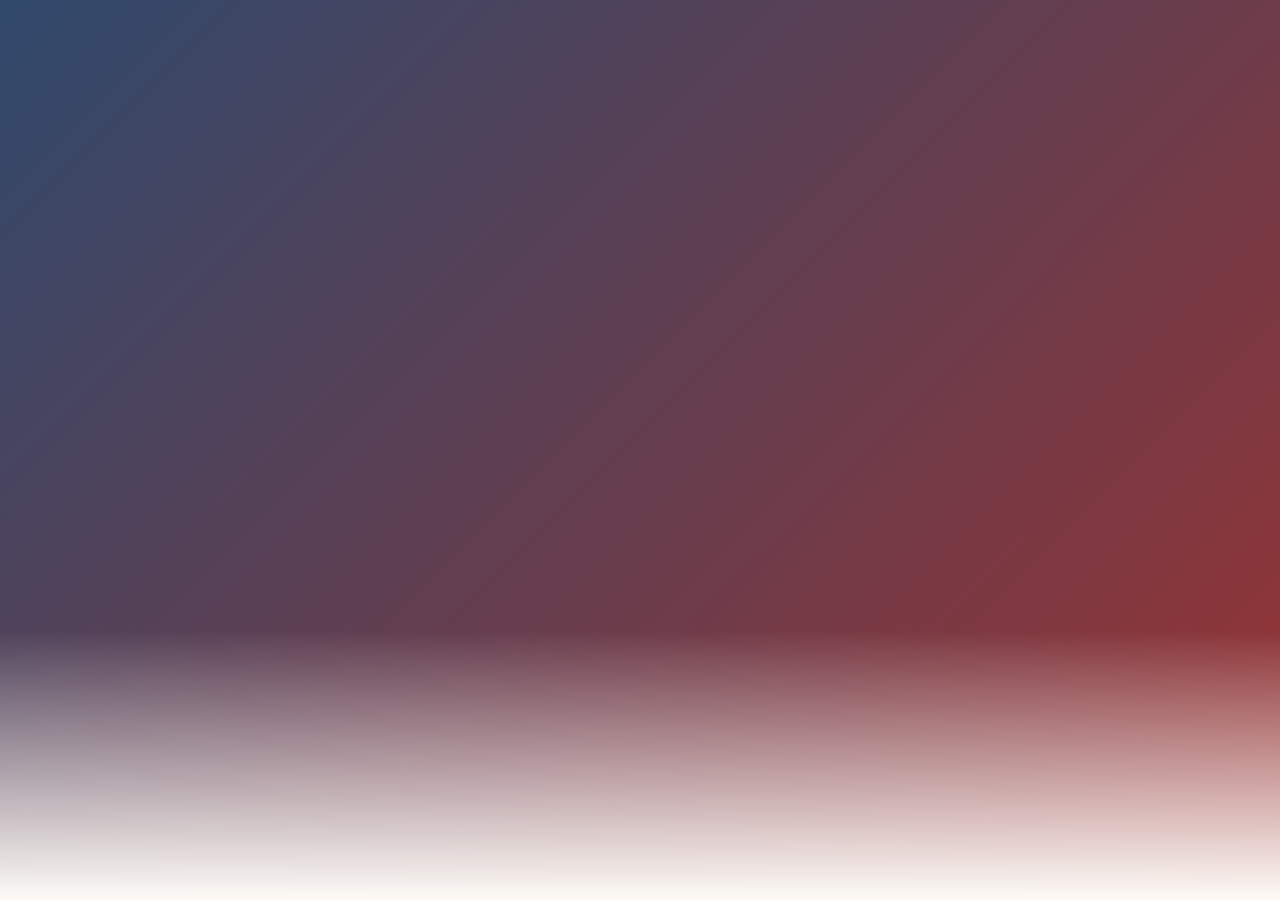
==== commit 8adf1a84: "index.html" ====
--- a/index.html
+++ b/index.html
@@ -871,7 +871,7 @@
             <div class="hero-buttons">
                 <a href="#countdown" class="btn btn-primary">Đếm ngược đến ngày trở về</a>
                 <a href="#video-ky-niem" class="btn btn-outline">Xem video kỷ niệm</a>
-                <a href="quy-trinh-ket-noi.html">Quy trình kết nối</a>
+                <a href="quy-trinh-ket-noi.html" class="btn btn-primary>Quy trình kết nối</a>
             </div>
         </div>
     </header>
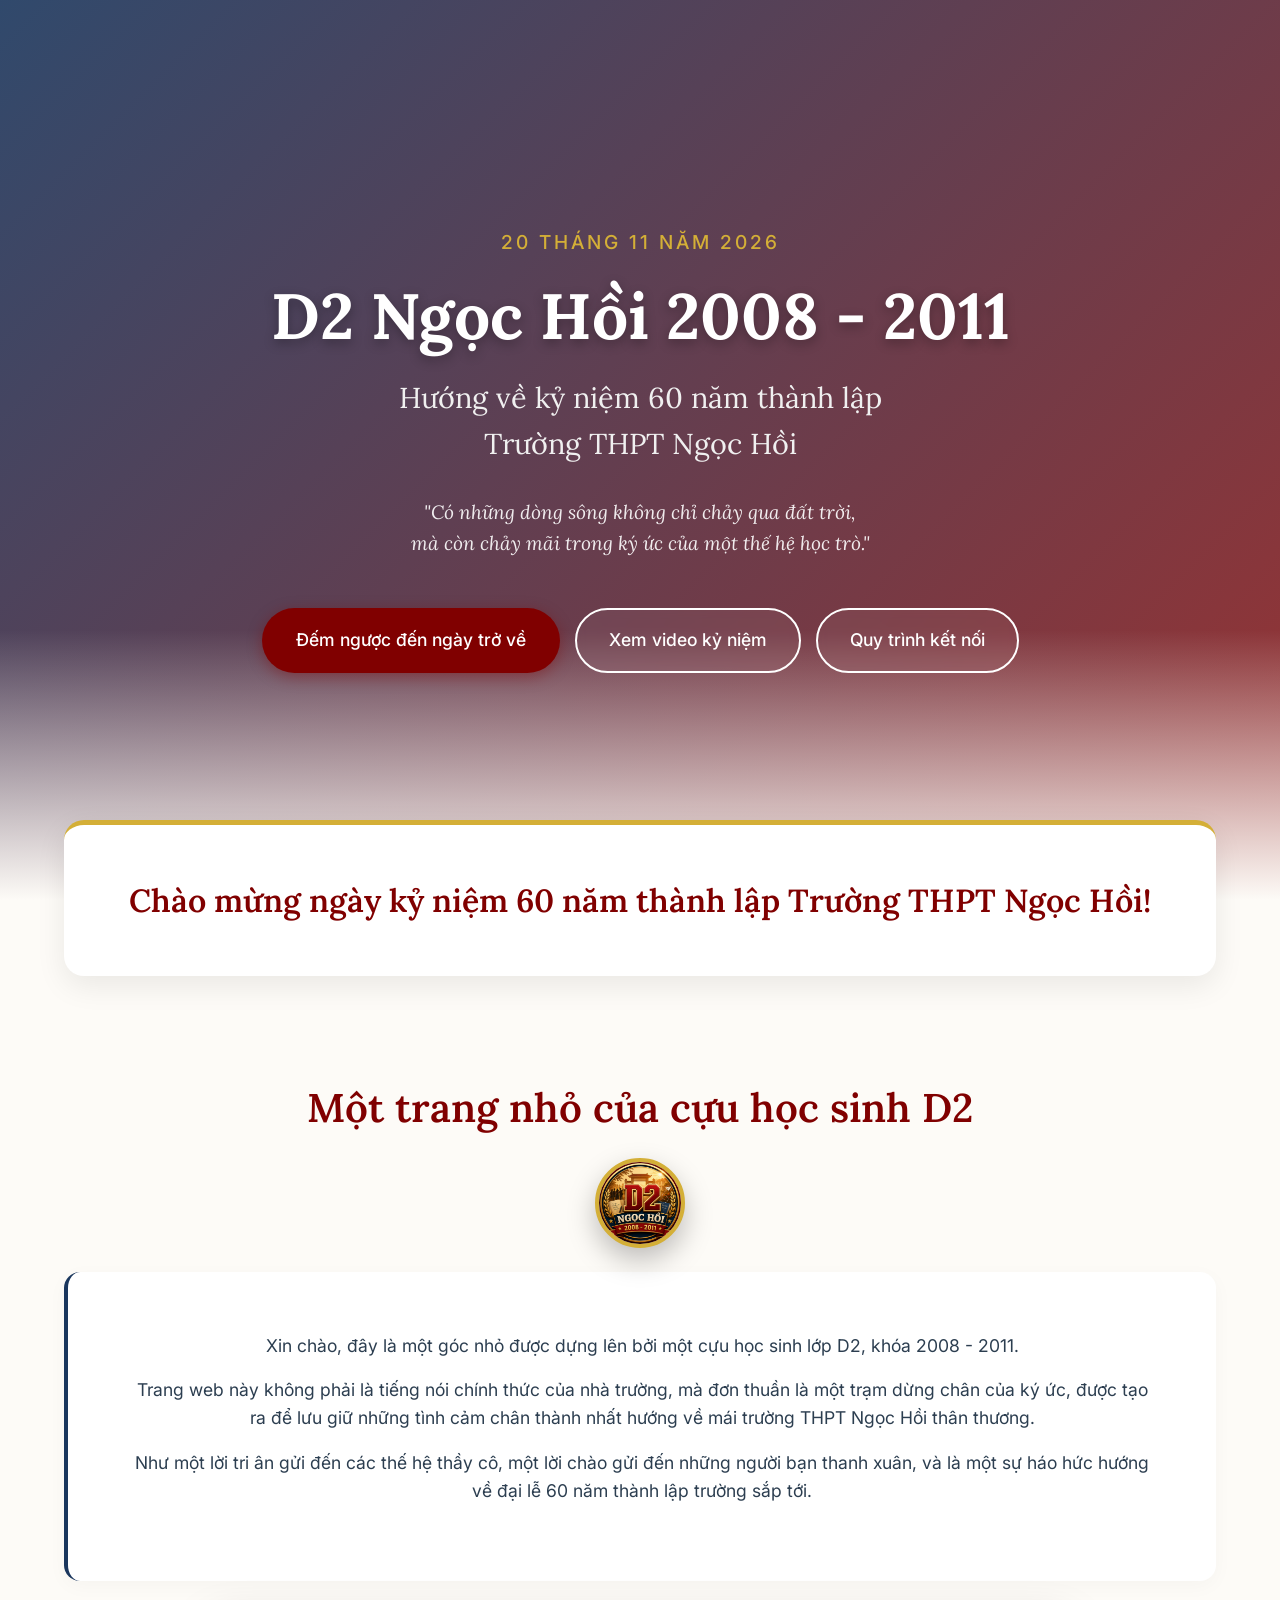
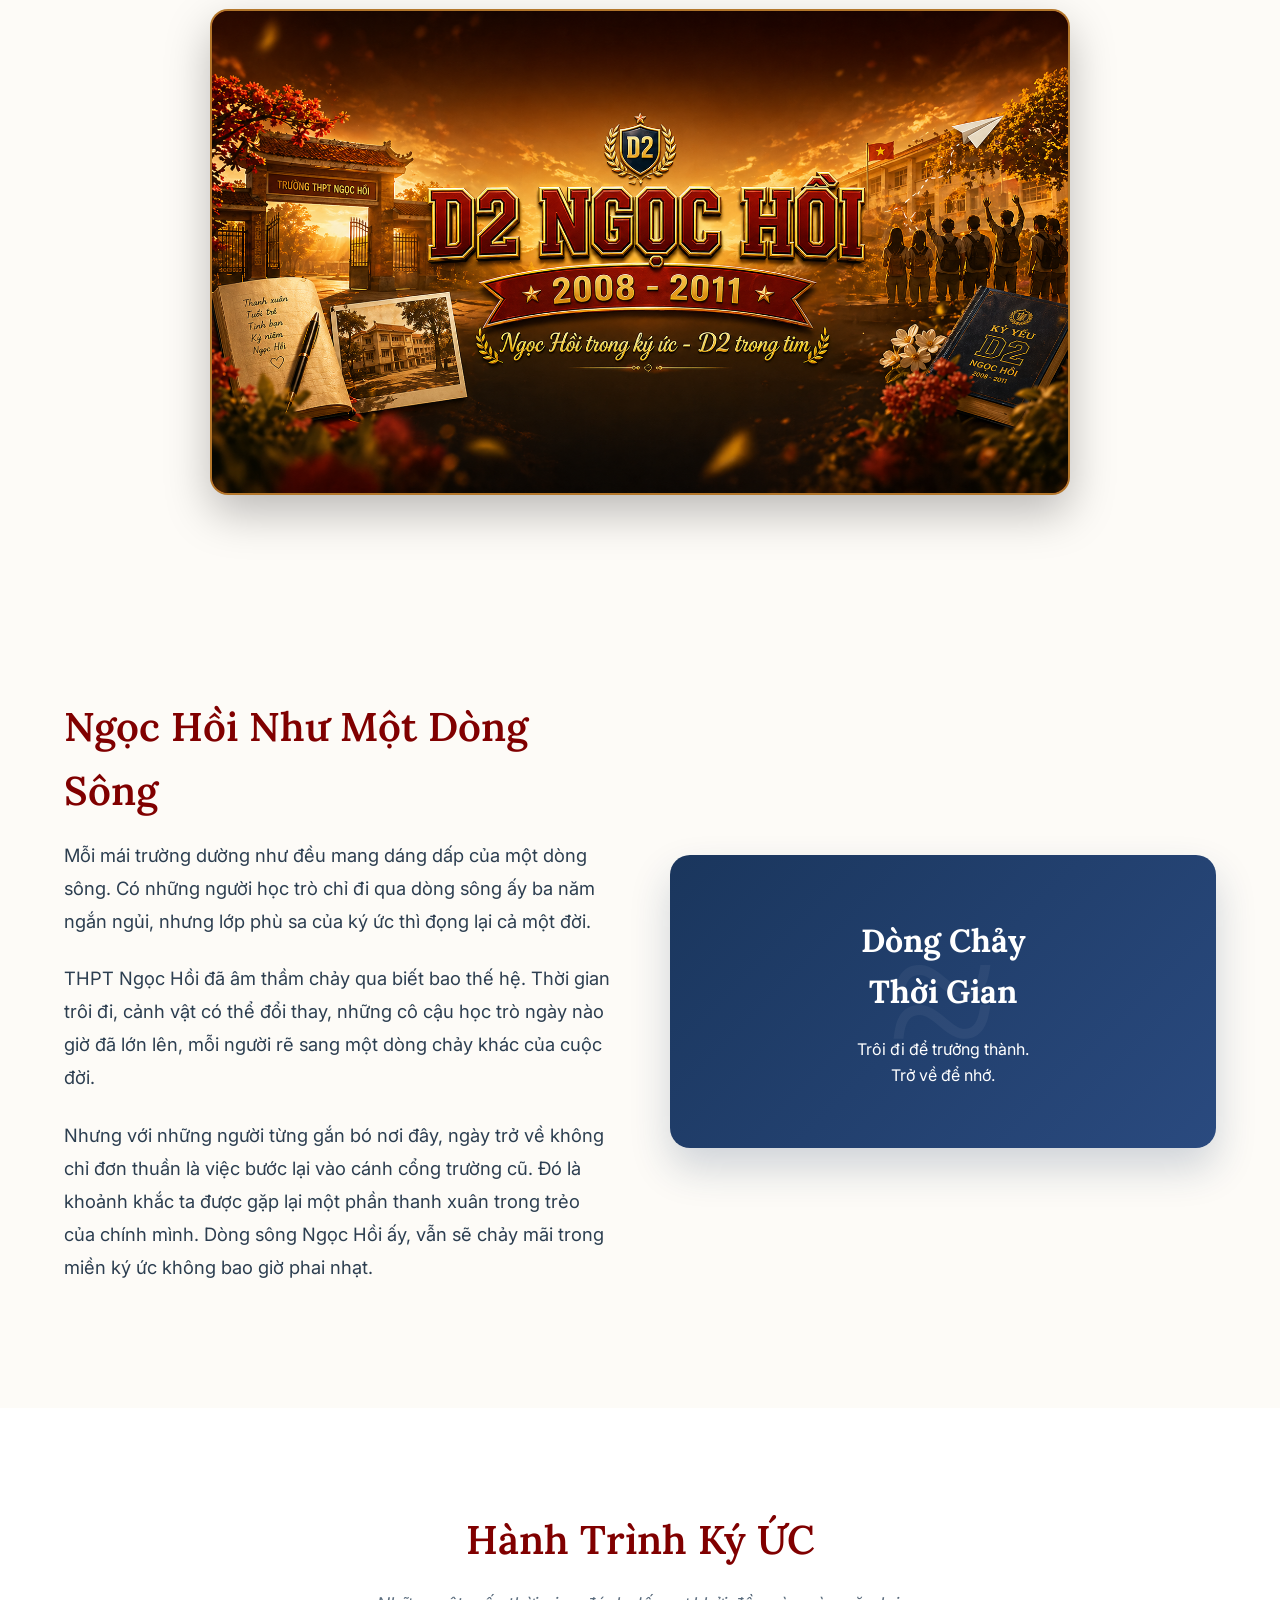
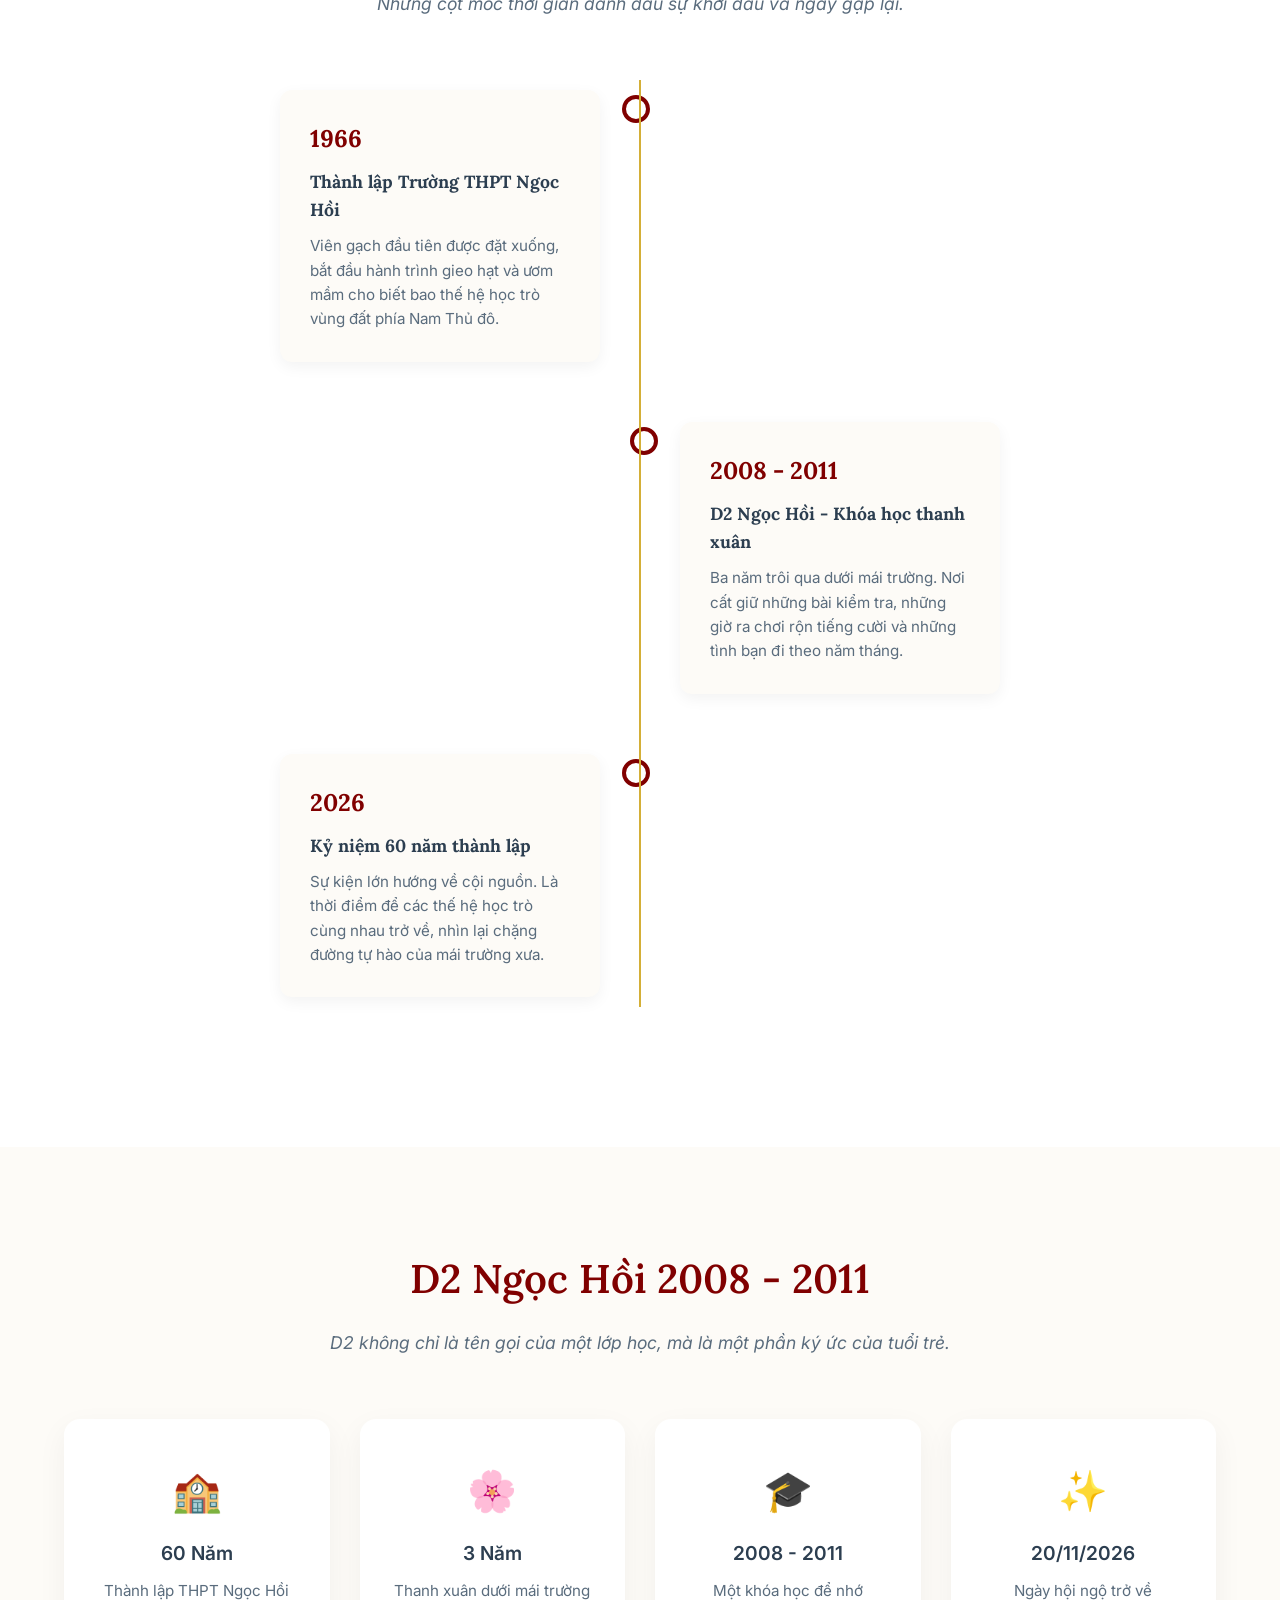
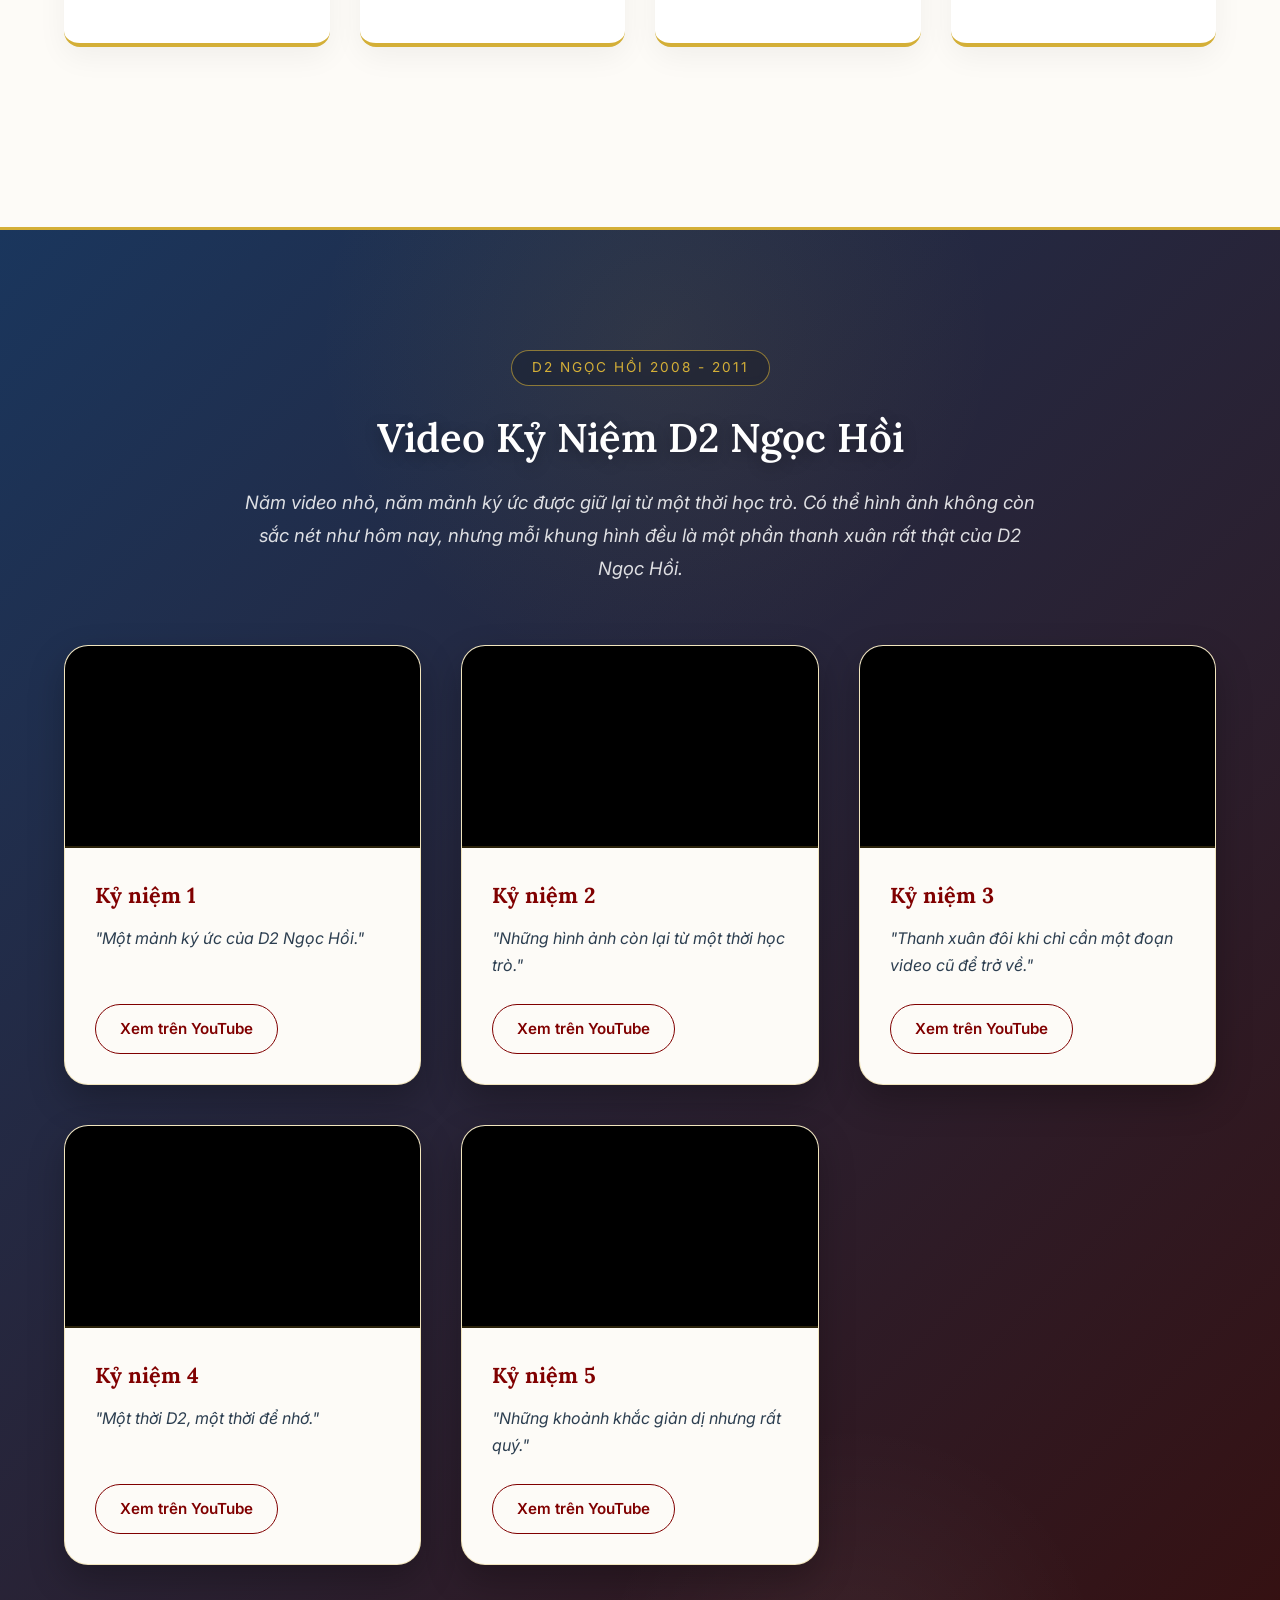
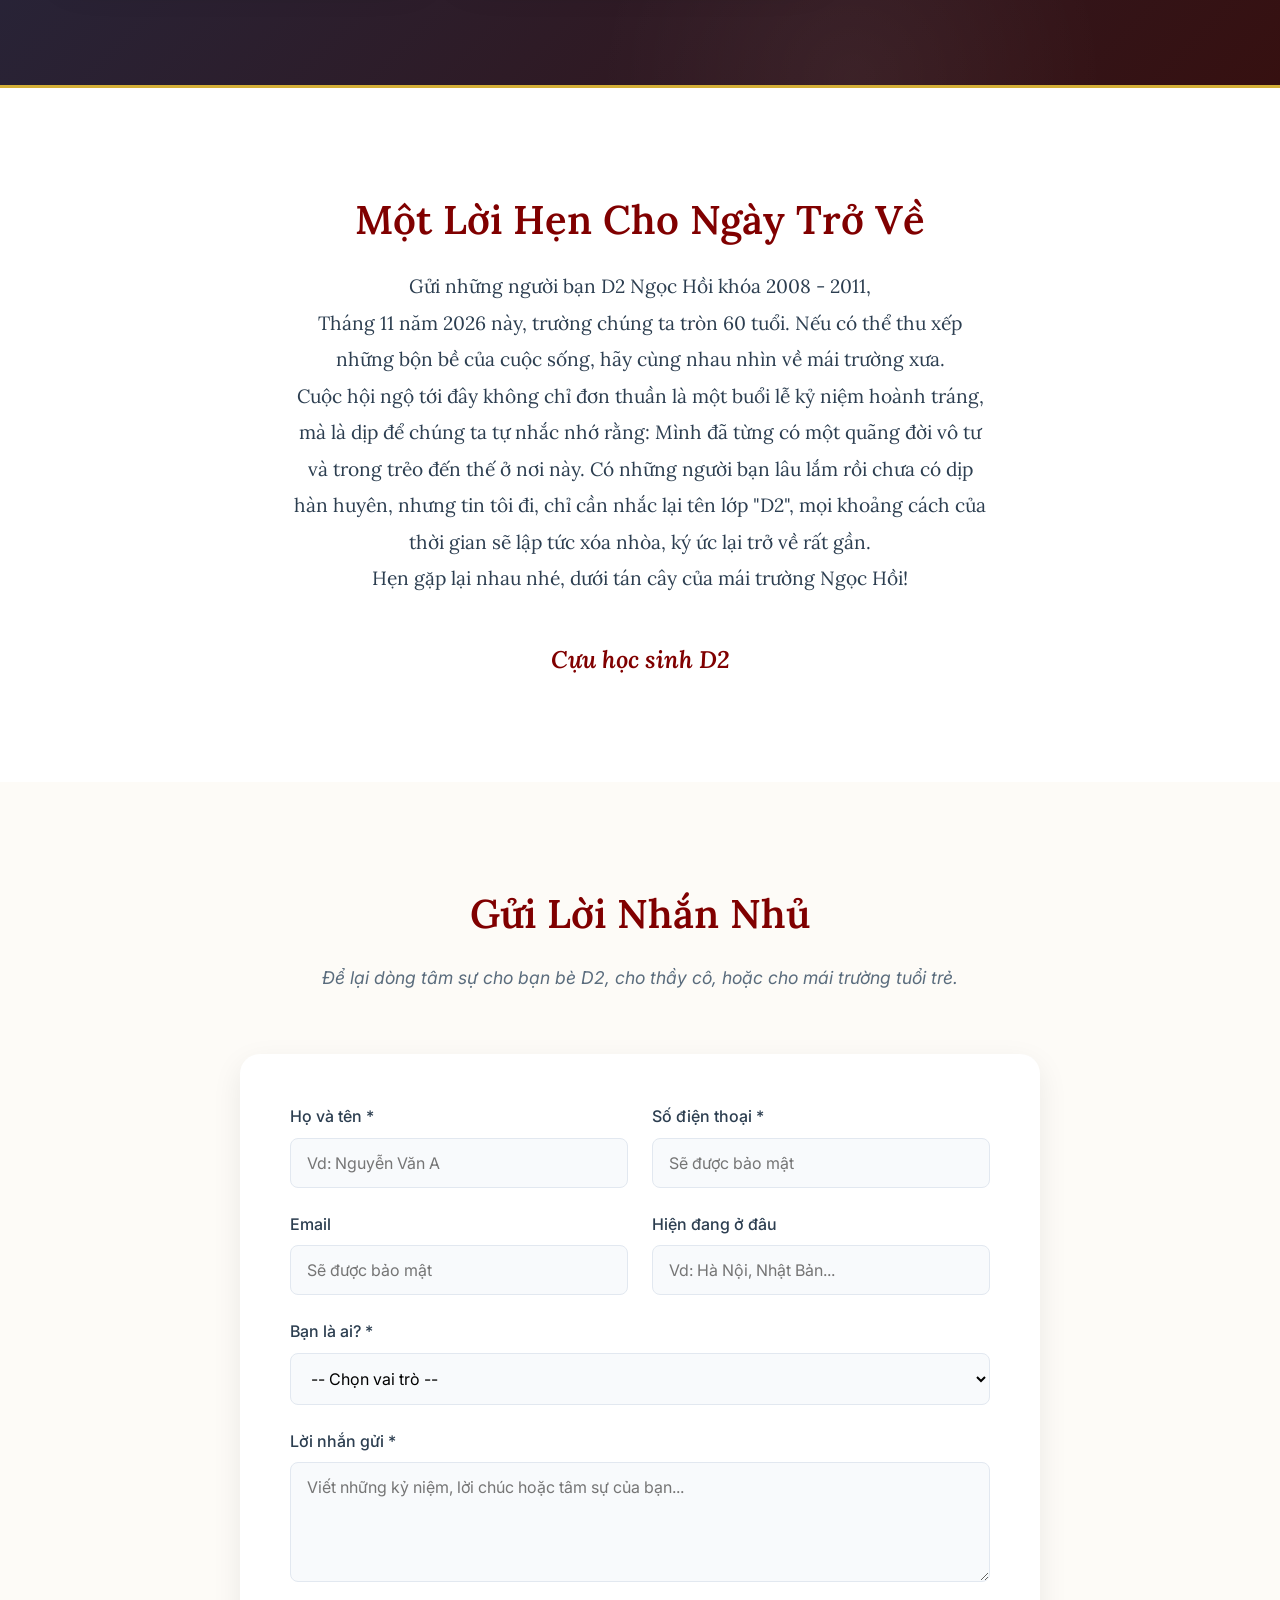
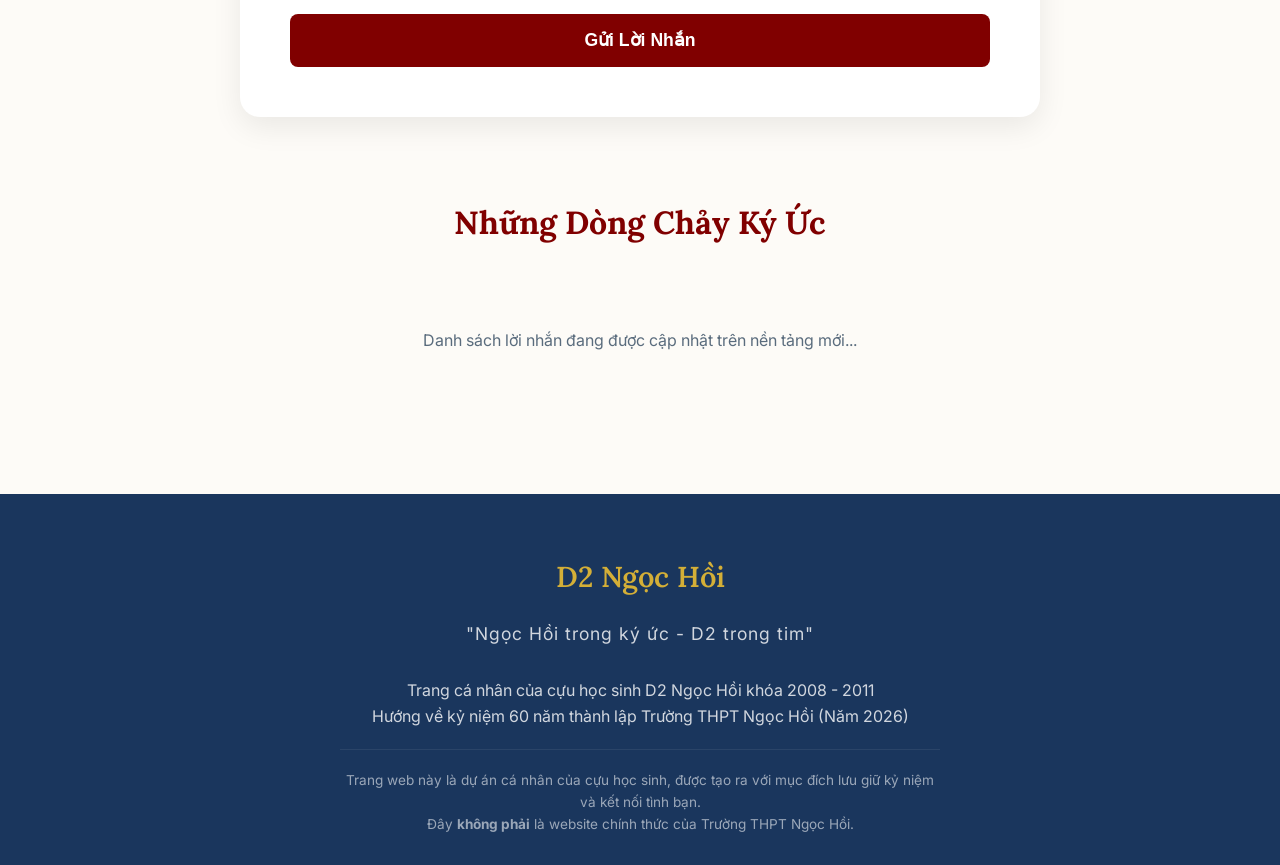
==== commit 53c56f37: "index.html" ====
--- a/index.html
+++ b/index.html
@@ -871,7 +871,7 @@
             <div class="hero-buttons">
                 <a href="#countdown" class="btn btn-primary">Đếm ngược đến ngày trở về</a>
                 <a href="#video-ky-niem" class="btn btn-outline">Xem video kỷ niệm</a>
-                <a href="quy-trinh-ket-noi.html" class="btn btn-primary>Quy trình kết nối</a>
+                <a href="quy-trinh-ket-noi.html" class="btn btn-outline">Quy trình kết nối</a>
             </div>
         </div>
     </header>
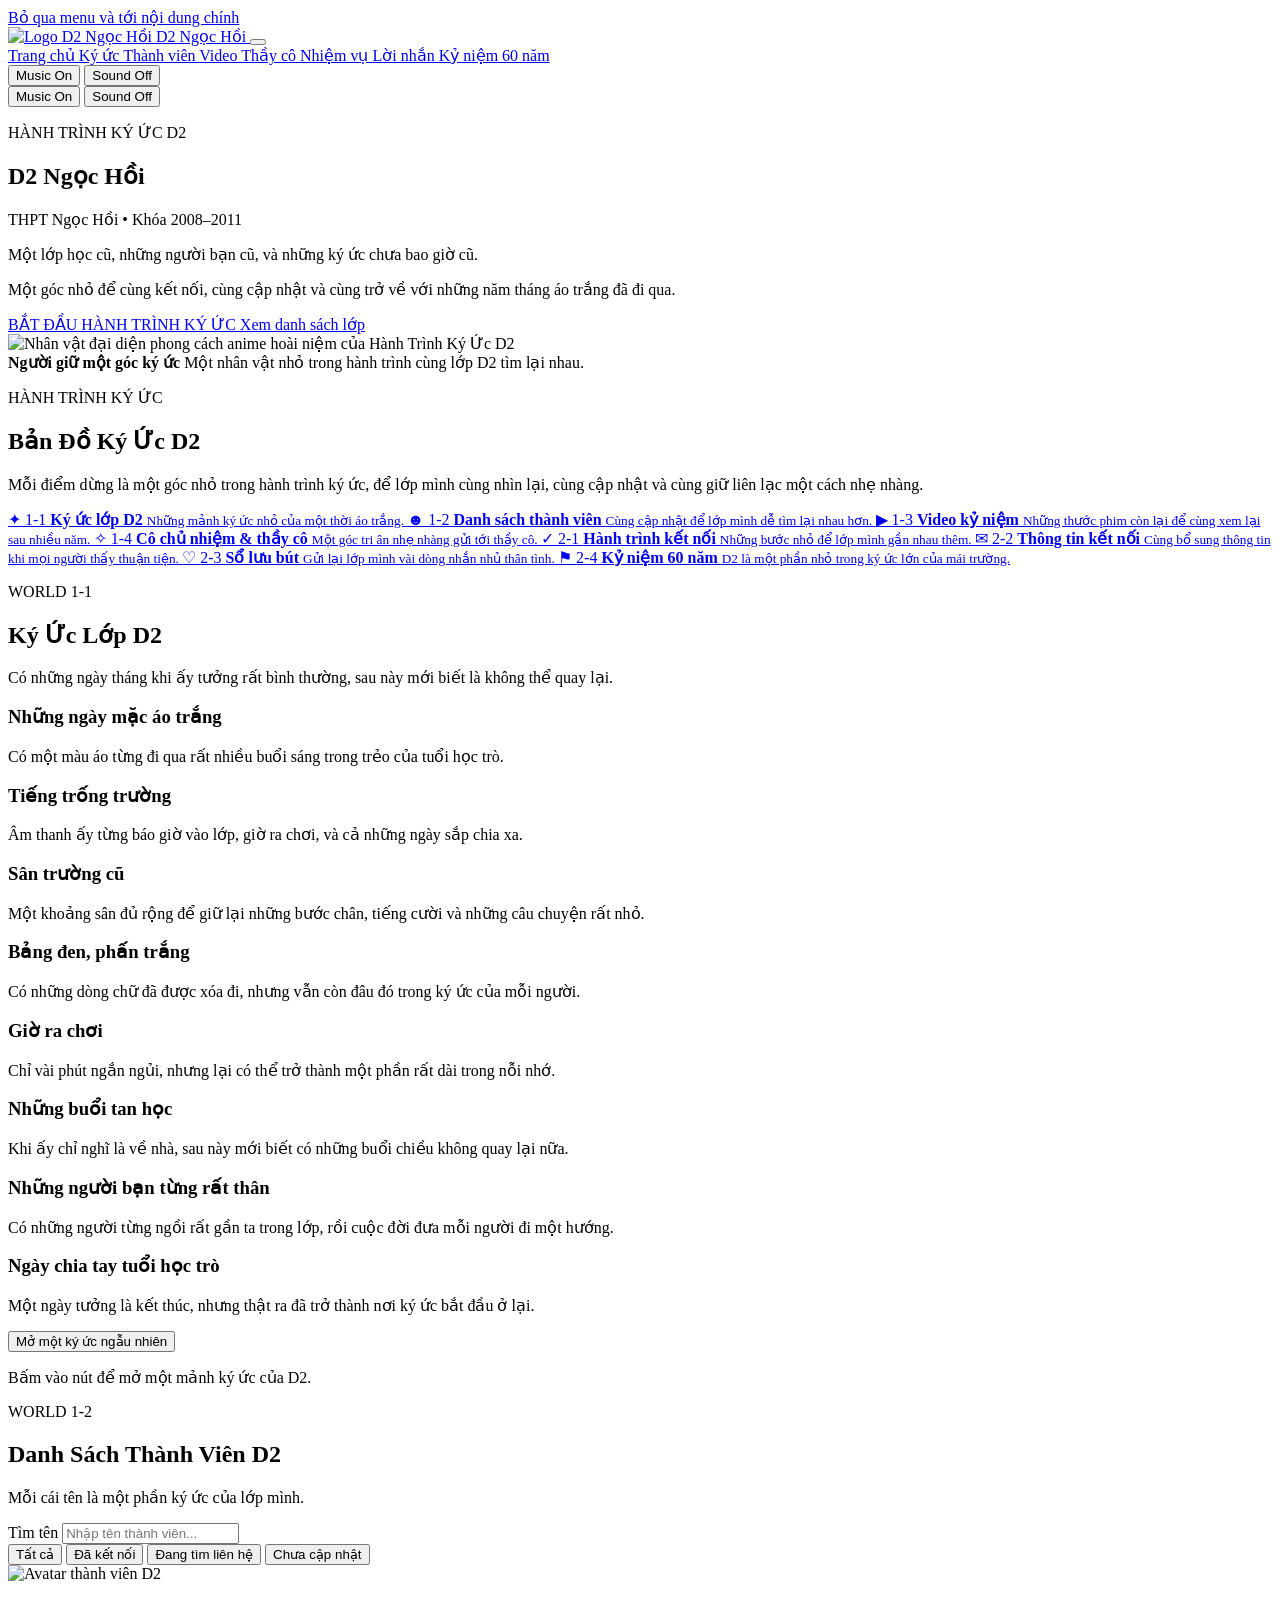
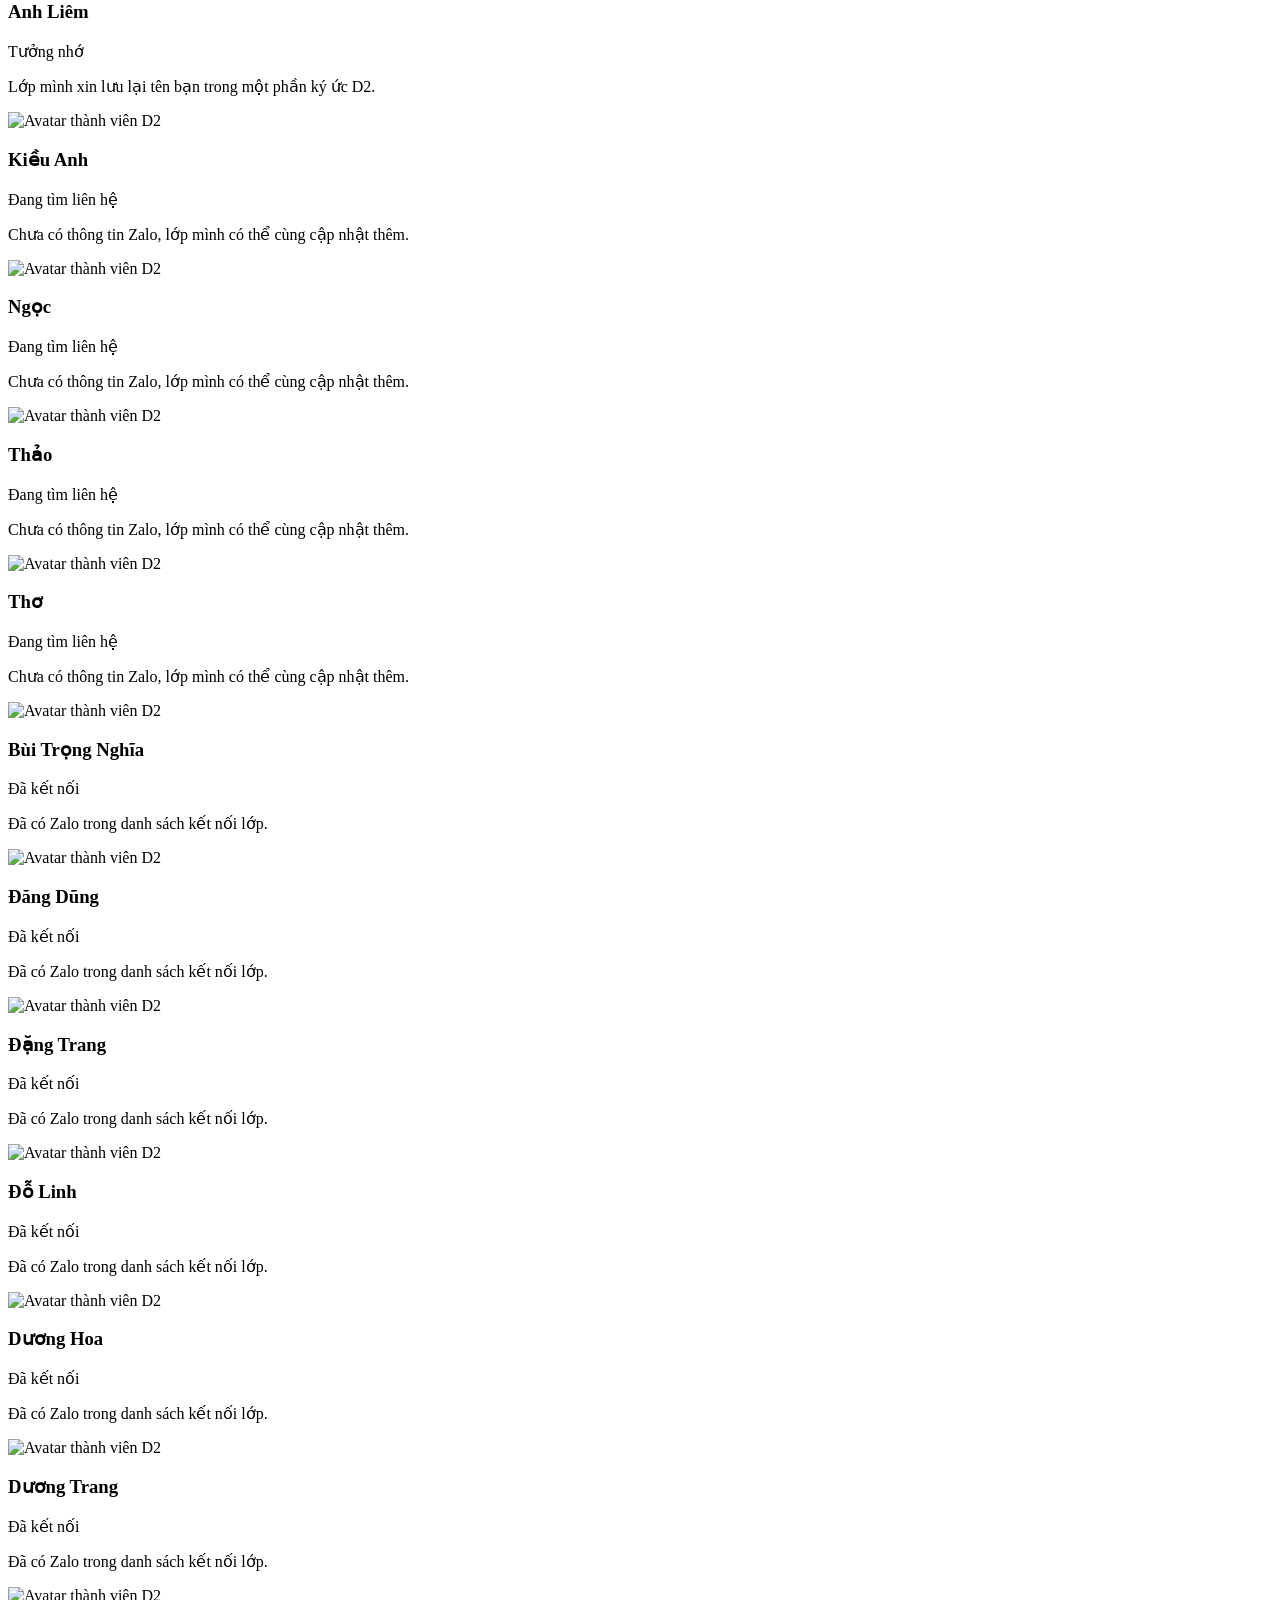
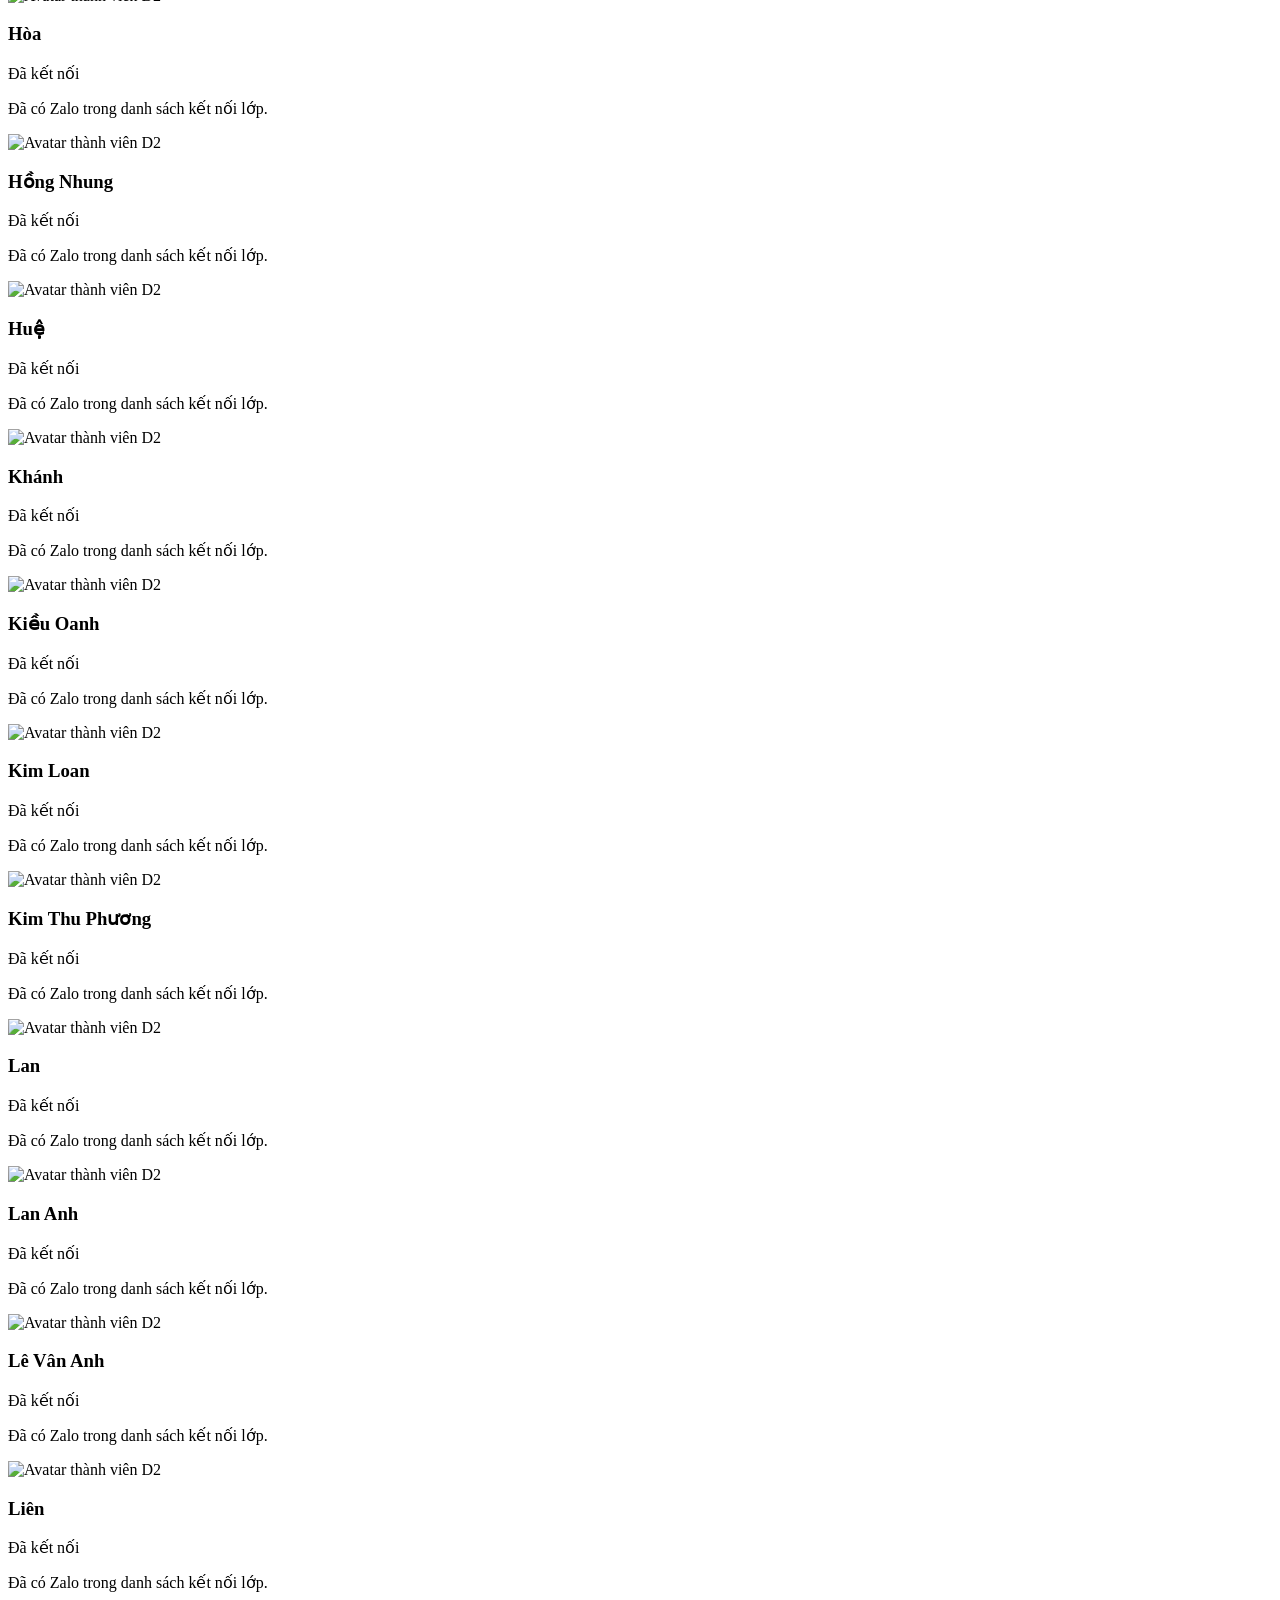
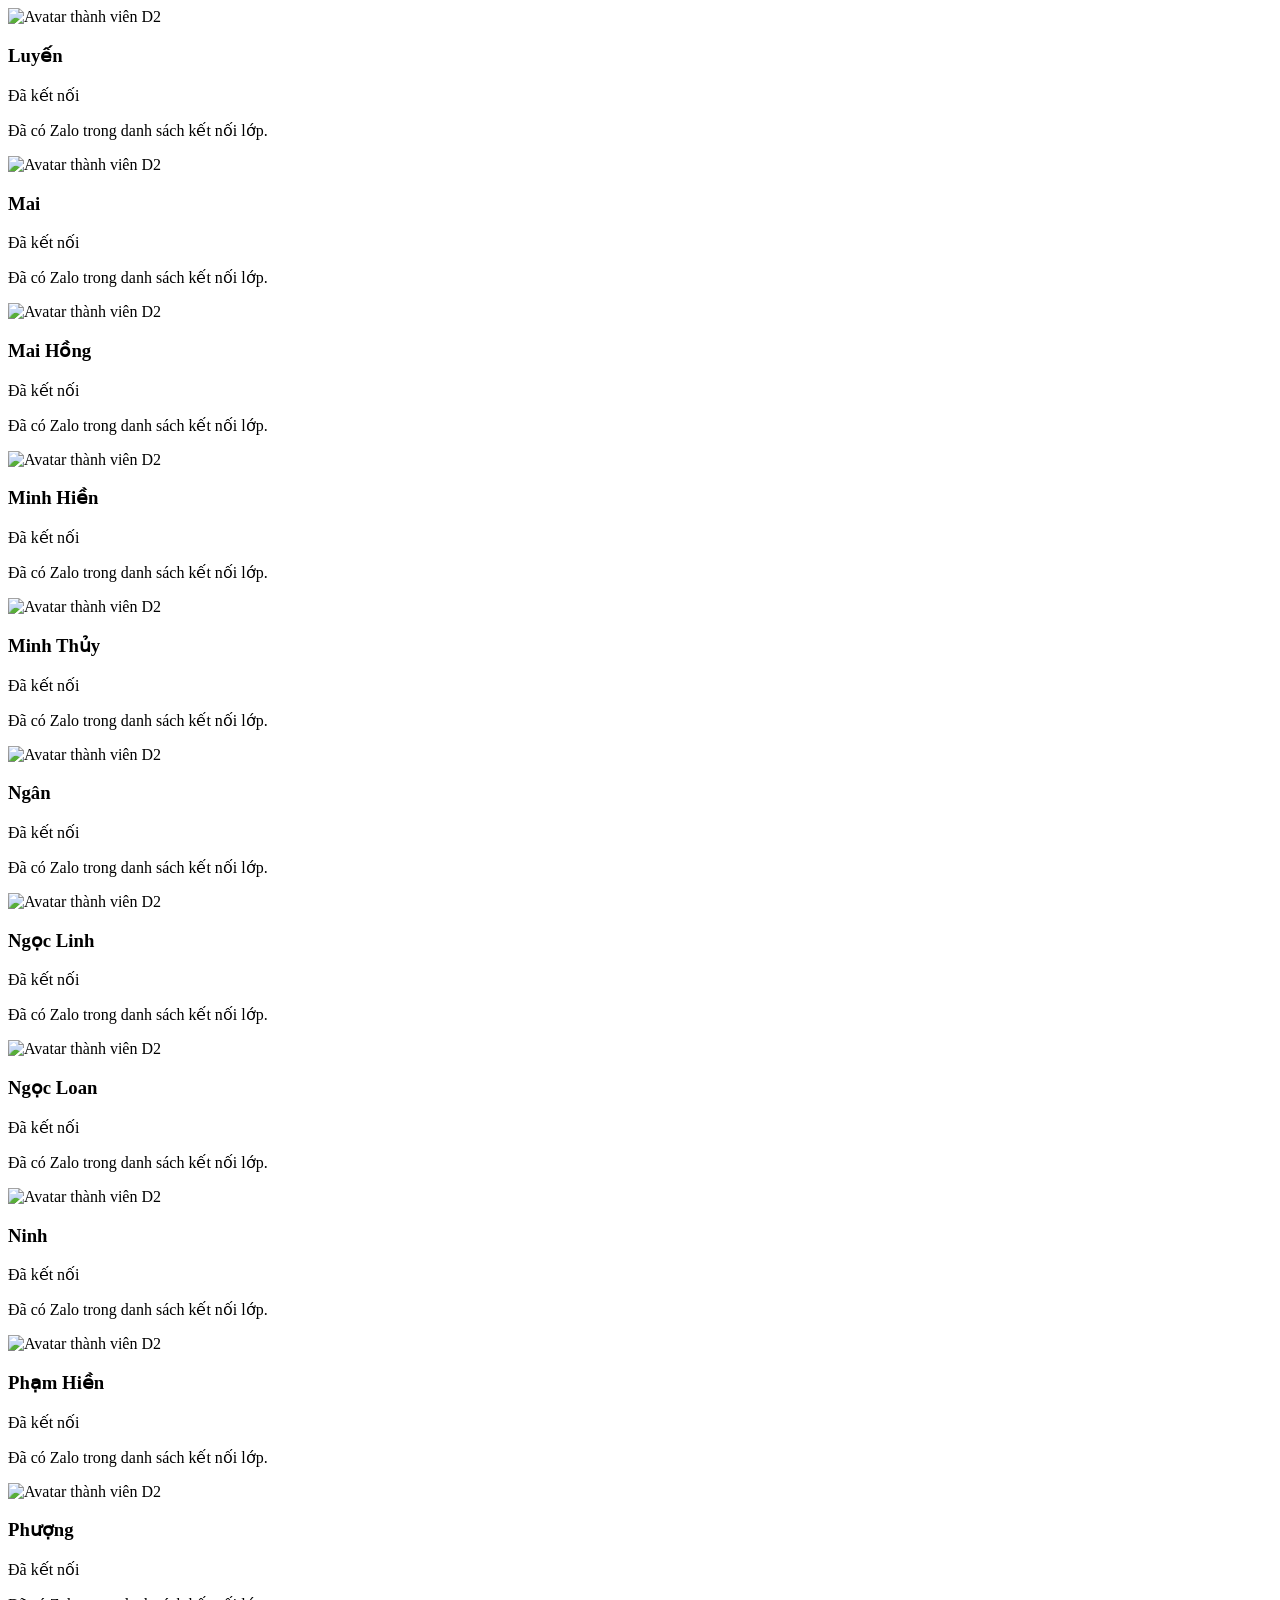
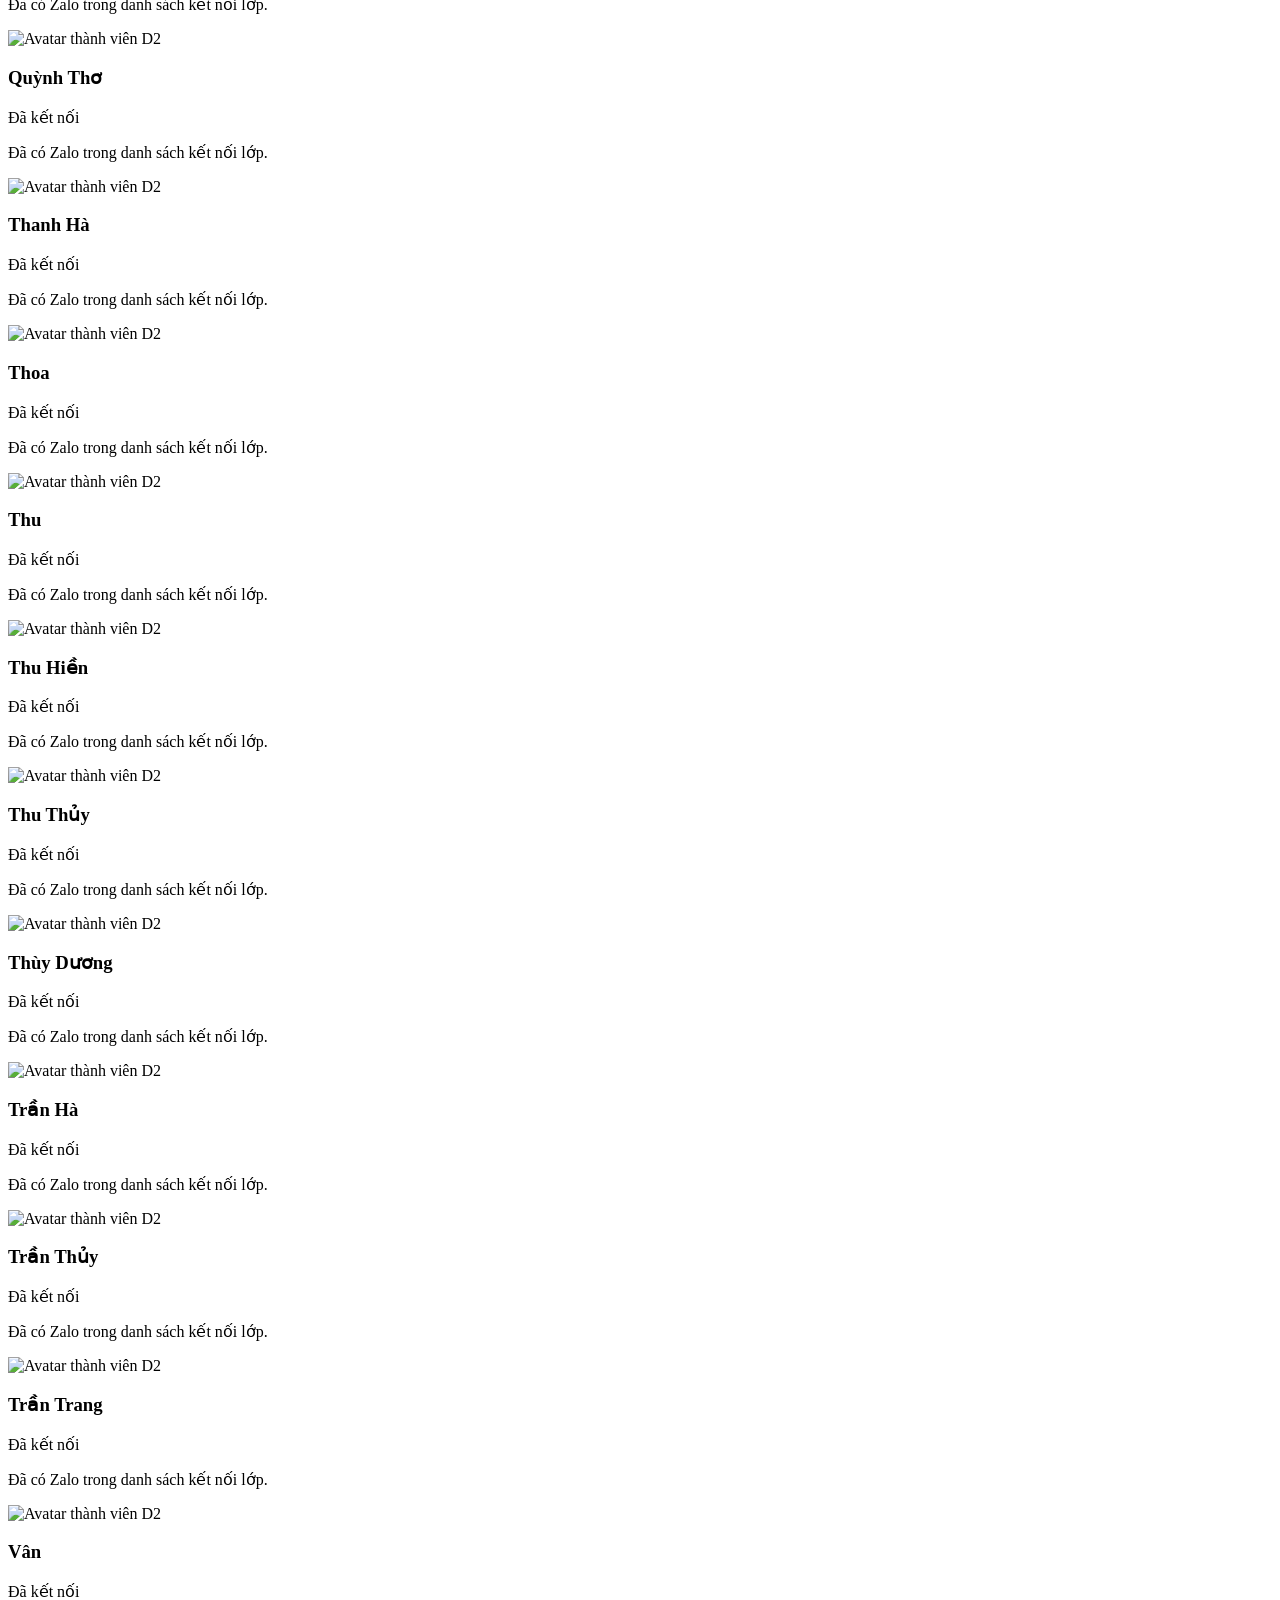
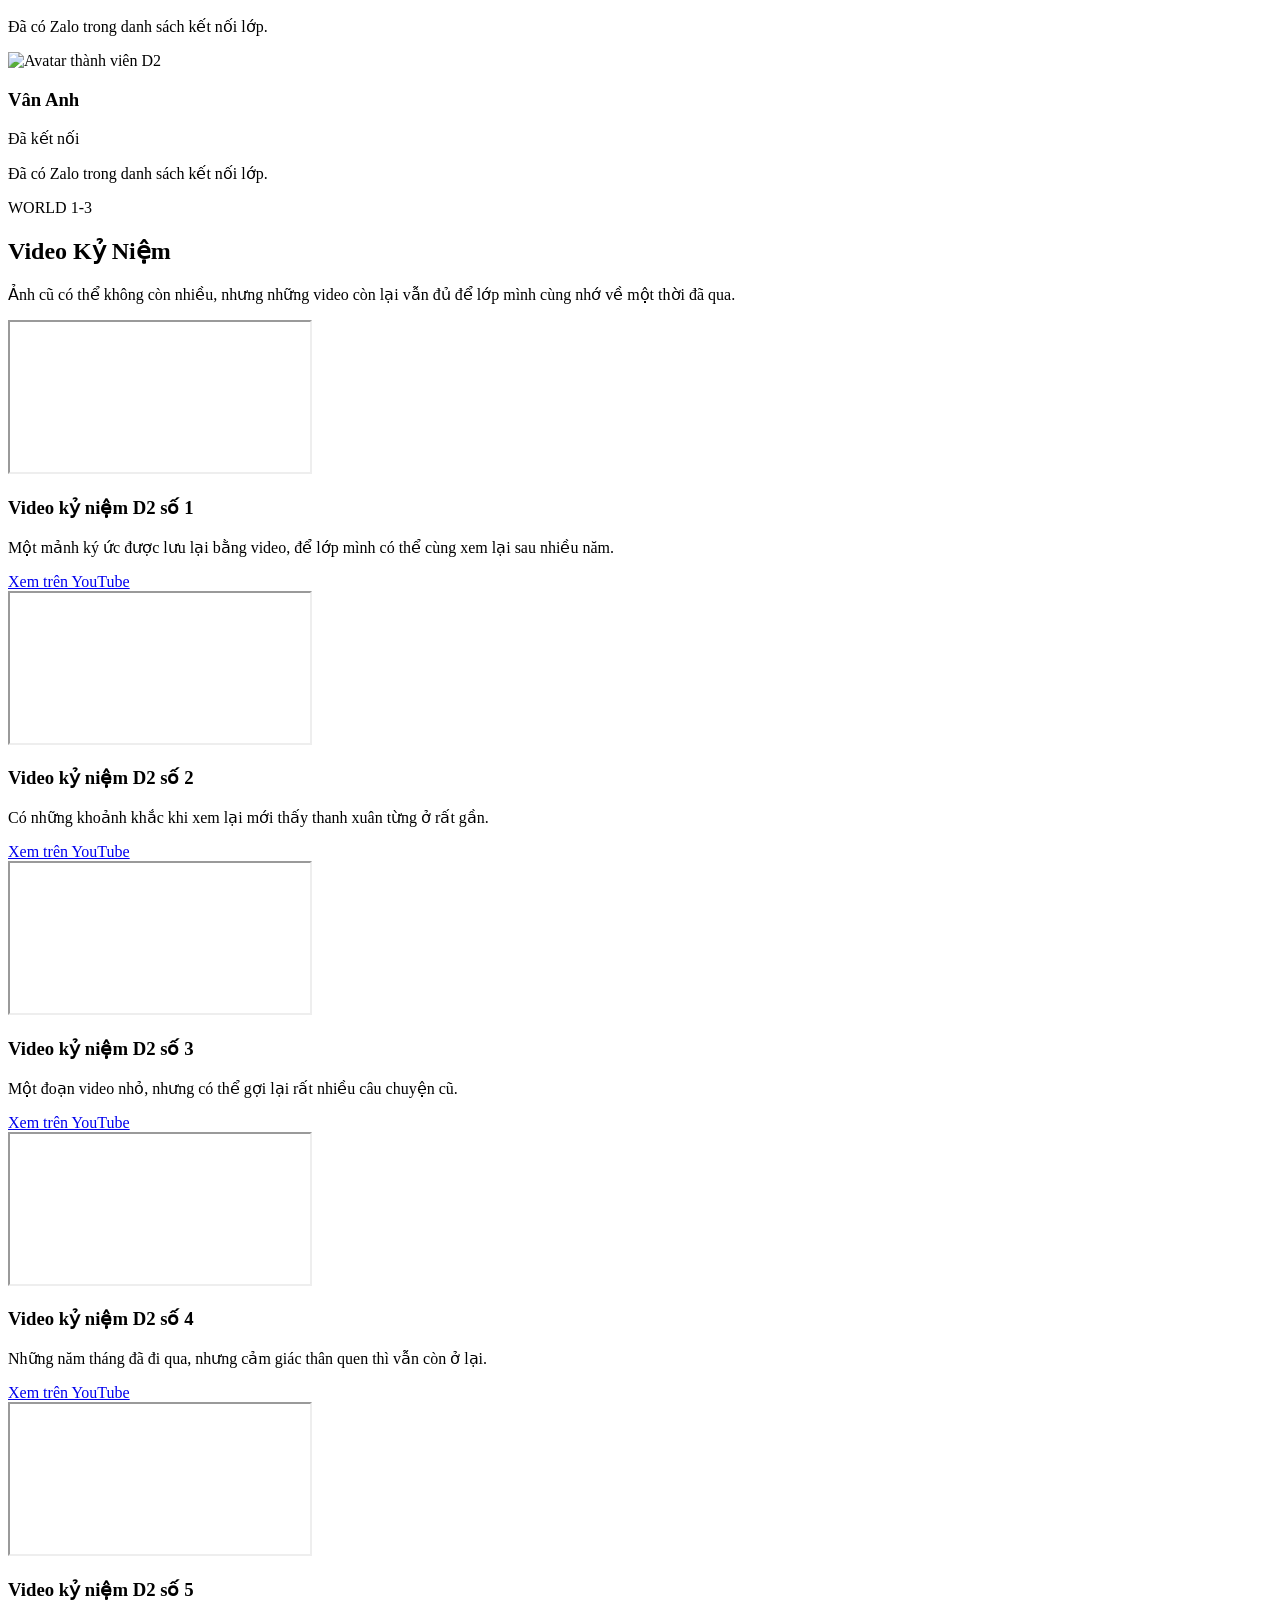
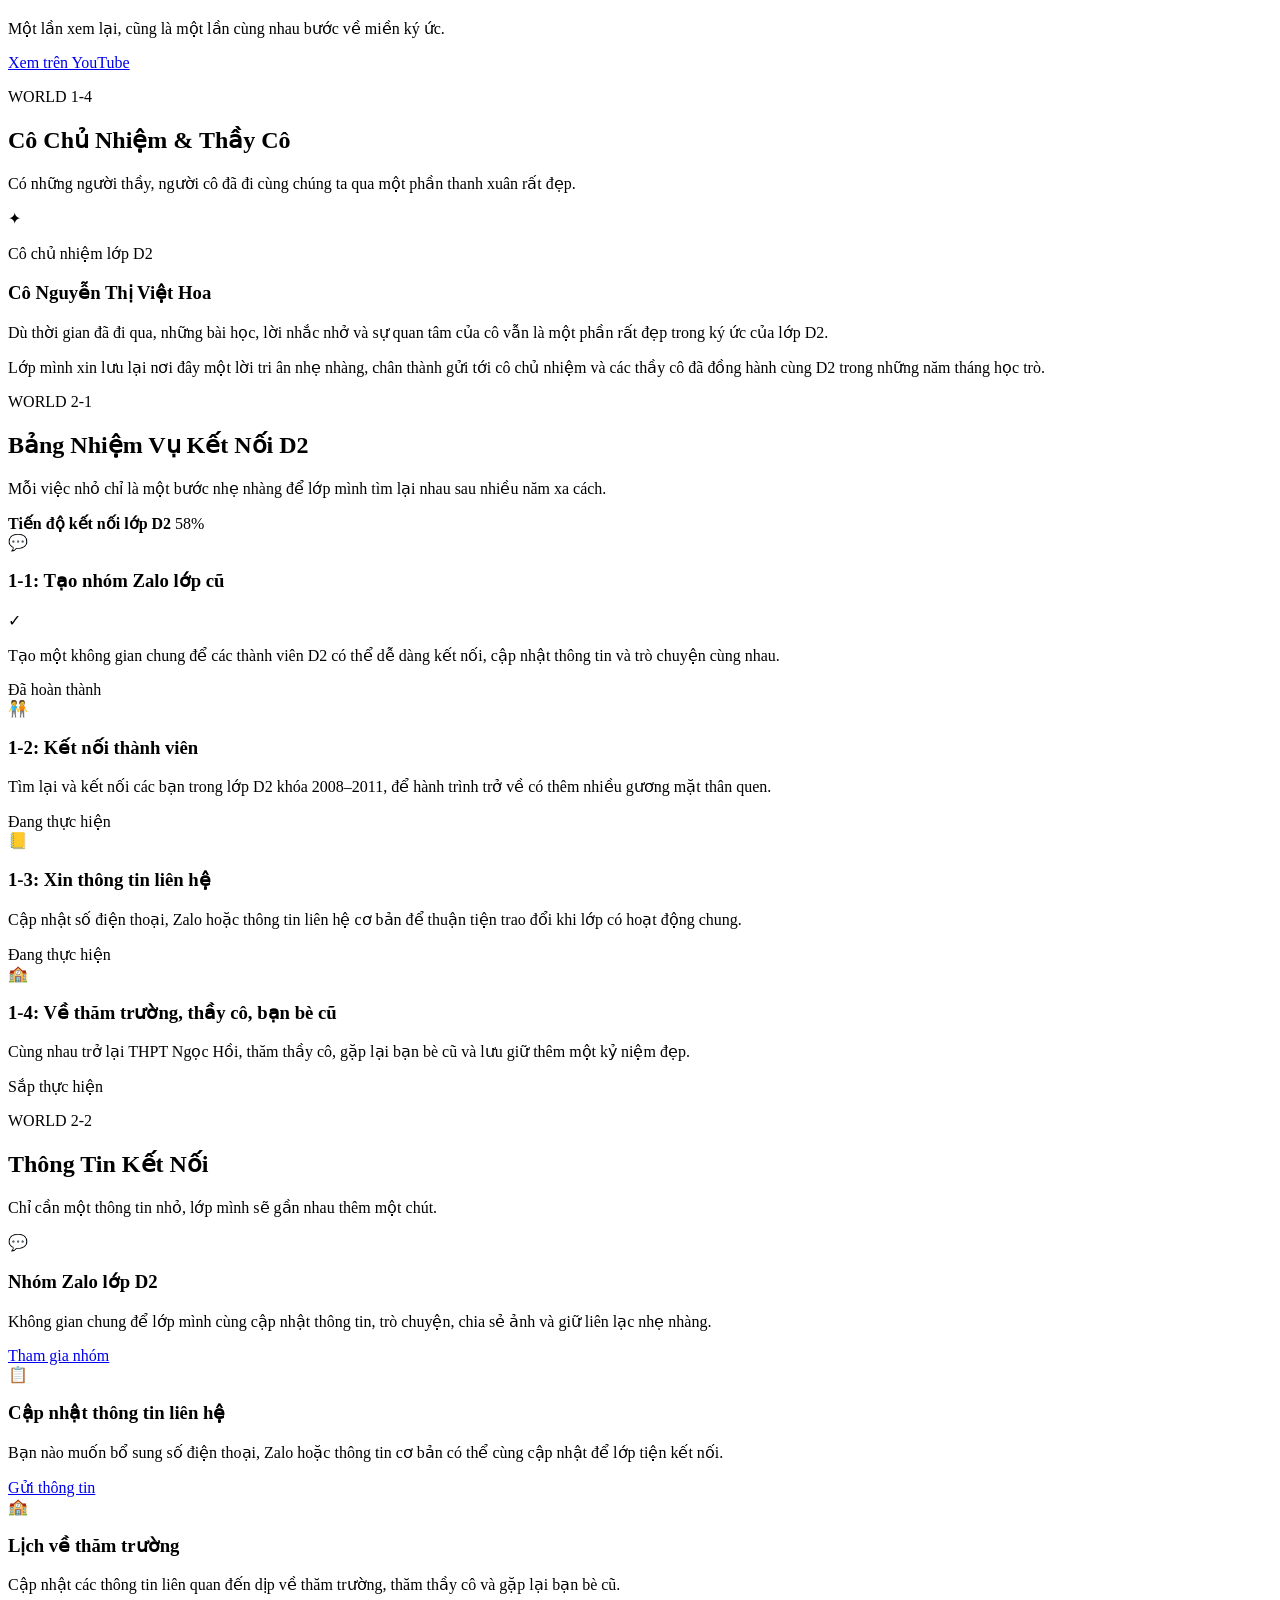
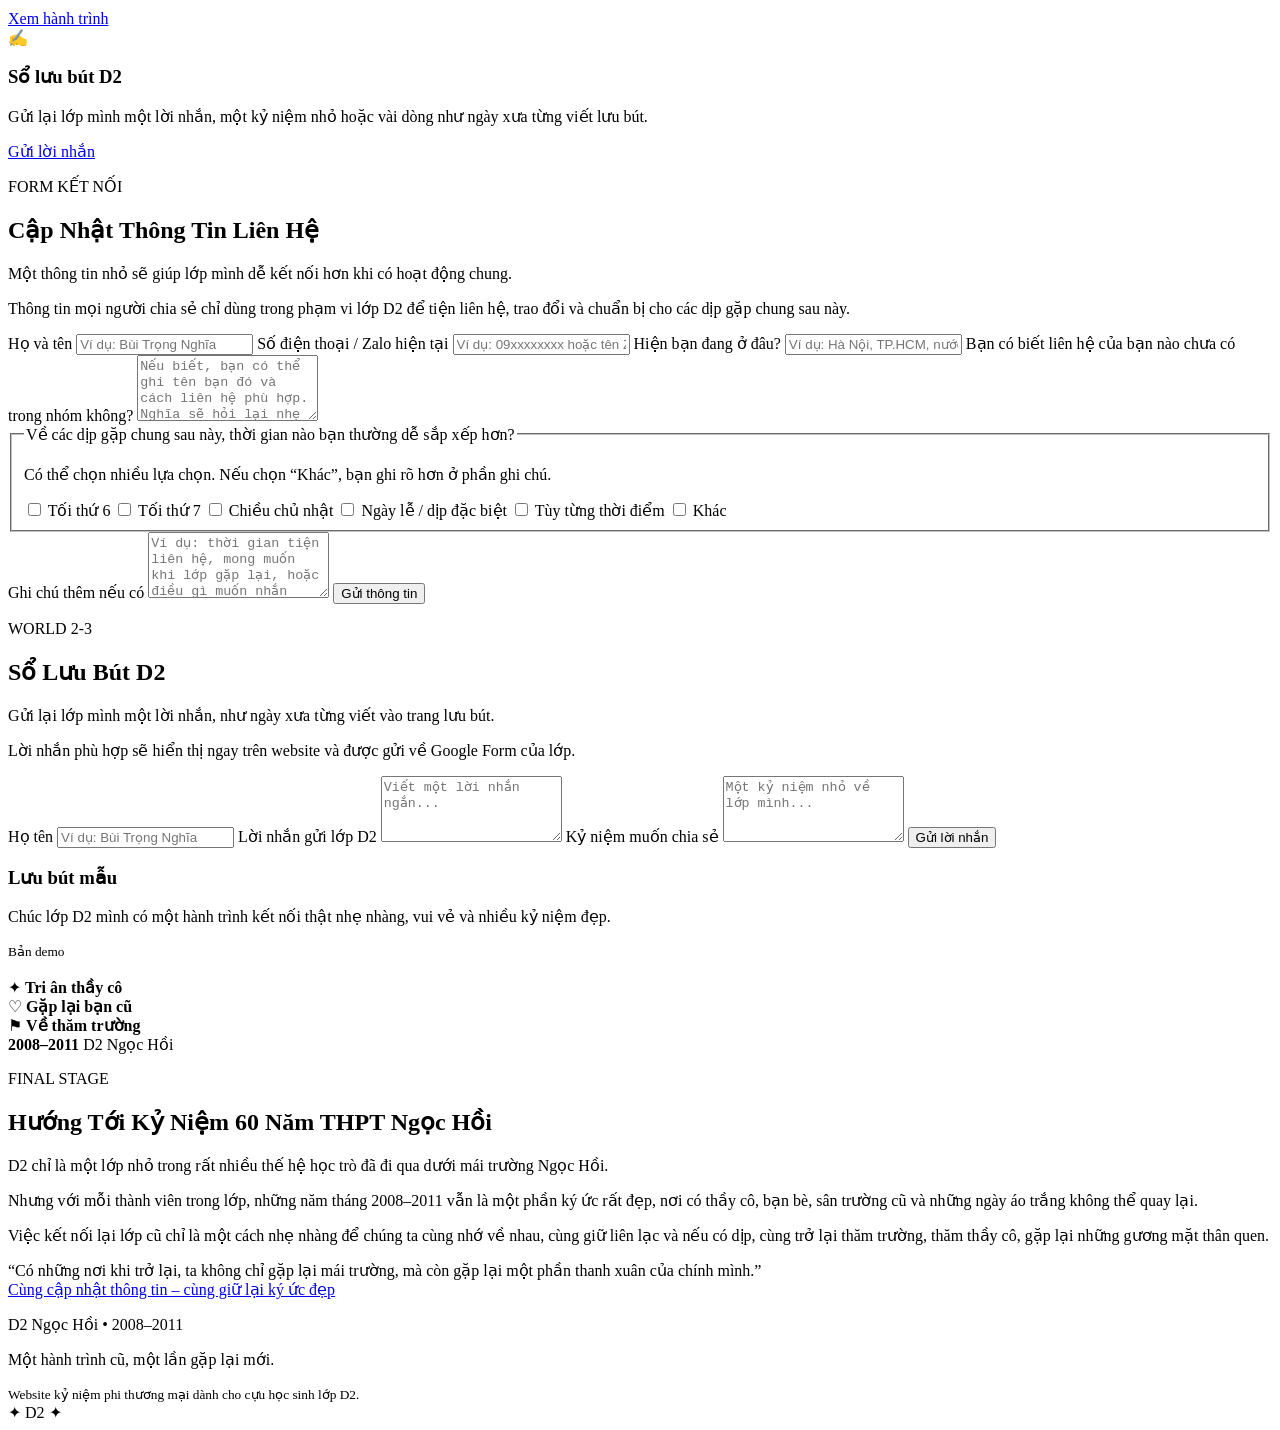
==== commit f28add06: "Add files via upload" ====
--- a/index.html
+++ b/index.html
@@ -1,1249 +1,889 @@
-<!DOCTYPE html>
-<html lang="vi">
-<head>
-    <base target="_top">
-    <meta charset="UTF-8">
-    <meta name="viewport" content="width=device-width, initial-scale=1.0">
-    <title>D2 Ngọc Hồi (2008-2011) - 15 Năm Ngày Trở Về</title>
-    
-    <link rel="preconnect" href="https://fonts.googleapis.com">
-    <link rel="preconnect" href="https://fonts.gstatic.com" crossorigin>
-    <link href="https://fonts.googleapis.com/css2?family=Inter:wght@300;400;500;600&family=Lora:ital,wght@0,400;0,500;0,600;0,700;1,400&display=swap" rel="stylesheet">
-
-    <link rel="icon" type="image/png" href="https://d2ngochoi.github.io/d2-ngoc-hoi-2008-2011/favicon.png">
-    <link rel="apple-touch-icon" href="https://d2ngochoi.github.io/d2-ngoc-hoi-2008-2011/favicon.png">
-
-    <meta property="og:type" content="website">
-    <meta property="og:title" content="D2 Ngọc Hồi (2008-2011) - Hướng Về Kỷ Niệm 60 Năm">
-    <meta property="og:description" content="Trang ký ức của tập thể lớp D2 khóa 2008 - 2011, hướng về ngày kỷ niệm 60 năm thành lập Trường THPT Ngọc Hồi.">
-    <meta property="og:url" content="https://d2ngochoi.github.io/d2-ngoc-hoi-2008-2011/">
-    <meta property="og:image" content="https://d2ngochoi.github.io/d2-ngoc-hoi-2008-2011/thumbnail.png">
-    <meta property="og:image:width" content="1200">
-    <meta property="og:image:height" content="630">
-
-    <meta name="twitter:card" content="summary_large_image">
-    <meta name="twitter:title" content="D2 Ngọc Hồi (2008-2011) - Hướng Về Kỷ Niệm 60 Năm">
-    <meta name="twitter:description" content="Trang ký ức của tập thể lớp D2 khóa 2008 - 2011, hướng về ngày kỷ niệm 60 năm thành lập Trường THPT Ngọc Hồi.">
-    <meta name="twitter:image" content="https://d2ngochoi.github.io/d2-ngoc-hoi-2008-2011/thumbnail.png">
-    
-    <style>
-        /* ================= CƠ BẢN & BIẾN MÀU ================= */
-        :root {
-            --primary: #800000; /* Đỏ đô */
-            --gold: #D4AF37; /* Vàng kim */
-            --blue: #1A365D; /* Xanh học đường */
-            --vintage: #FDFBF7; /* Giấy cũ/Ký ức */
-            --text-dark: #2C3E50;
-            --text-light: #5A6C7D;
-            --white: #FFFFFF;
-            --shadow: 0 10px 30px rgba(0,0,0,0.08);
-            --transition: all 0.4s cubic-bezier(0.25, 0.8, 0.25, 1);
+<!DOCTYPE html><html lang="vi"> <head><meta charset="UTF-8"><meta name="viewport" content="width=device-width, initial-scale=1.0"><meta name="description" content="Website cựu học sinh lớp D2 – THPT Ngọc Hồi – Khóa 2008–2011. Cùng kết nối, cùng cập nhật thông tin và cùng giữ lại những ký ức đẹp."><meta name="robots" content="index, follow"><link rel="canonical" href="https://d2ngochoi.github.io/d2-ngoc-hoi-2008-2011/"><meta property="og:type" content="website"><meta property="og:locale" content="vi_VN"><meta property="og:title" content="Hành Trình Ký Ức D2 | THPT Ngọc Hồi 2008–2011"><meta property="og:description" content="Website cựu học sinh lớp D2 – THPT Ngọc Hồi – Khóa 2008–2011. Cùng kết nối, cùng cập nhật thông tin và cùng giữ lại những ký ức đẹp."><meta property="og:url" content="https://d2ngochoi.github.io/d2-ngoc-hoi-2008-2011/"><meta property="og:site_name" content="Hành Trình Ký Ức D2"><meta name="twitter:card" content="summary_large_image"><meta name="twitter:title" content="Hành Trình Ký Ức D2 | THPT Ngọc Hồi 2008–2011"><meta name="twitter:description" content="Website cựu học sinh lớp D2 – THPT Ngọc Hồi – Khóa 2008–2011. Cùng kết nối, cùng cập nhật thông tin và cùng giữ lại những ký ức đẹp."><meta name="theme-color" content="#8fd8ff"><link rel="preconnect" href="https://fonts.googleapis.com"><link rel="preconnect" href="https://fonts.gstatic.com" crossorigin><link href="https://fonts.googleapis.com/css2?family=Nunito:wght@400;600;700;800;900&family=Roboto+Slab:wght@600;700;800;900&display=swap" rel="stylesheet"><link rel="icon" type="image/png" href="/images/avatar.png"><link rel="apple-touch-icon" href="/images/avatar.png"><title>Hành Trình Ký Ức D2 | THPT Ngọc Hồi 2008–2011</title><link rel="stylesheet" href="/d2-ngoc-hoi-2008-2011/_astro/index.T_XdeWT-.css"></head> <body> <a class="skip-link" href="#main-content">
+Bỏ qua menu và tới nội dung chính
+</a>  <header class="fixed left-0 top-0 z-50 w-full border-b-4 border-[var(--pixel-border)] bg-[rgba(255,253,243,0.94)] shadow-[0_8px_0_rgba(37,48,71,0.12)] backdrop-blur-md"> <nav class="mx-auto flex min-h-[70px] w-[min(1240px,calc(100%-24px))] items-center justify-between gap-3 py-2" aria-label="Điều hướng chính"> <a href="#home" id="d2-logo" class="brand group" aria-label="D2 Ngọc Hồi - về đầu trang"> <img src="/images/avatar.png" alt="Logo D2 Ngọc Hồi" class="brand-logo-img"> <span>D2 Ngọc Hồi</span> </a> <button id="mobile-menu-button" class="pixel-mini-button lg:hidden" type="button" aria-label="Mở menu" aria-expanded="false" aria-controls="main-menu"> <span class="hamburger-line"></span> <span class="hamburger-line"></span> <span class="hamburger-line"></span> </button> <div id="main-menu" class="hidden w-full flex-col gap-2 rounded-2xl border-[3px] border-[var(--pixel-border)] bg-[var(--paper)] p-3 lg:flex lg:w-auto lg:flex-row lg:items-center lg:border-0 lg:bg-transparent lg:p-0"> <a class="nav-link" href="#home"> Trang chủ </a><a class="nav-link" href="#memories"> Ký ức </a><a class="nav-link" href="#members"> Thành viên </a><a class="nav-link" href="#album"> Video </a><a class="nav-link" href="#teachers"> Thầy cô </a><a class="nav-link" href="#quests"> Nhiệm vụ </a><a class="nav-link" href="#guestbook"> Lời nhắn </a><a class="nav-link" href="#anniversary"> Kỷ niệm 60 năm </a> </div> <div class="hidden shrink-0 items-center gap-2 md:flex"> <button id="music-toggle" class="pixel-mini-button" type="button" aria-pressed="false">
+Music Off
+</button> <button id="sound-toggle" class="pixel-mini-button" type="button" aria-pressed="false">
+Sound Off
+</button> </div> </nav> <div class="mx-auto flex w-[min(1240px,calc(100%-24px))] gap-2 pb-2 md:hidden"> <button id="music-toggle-mobile" class="pixel-mini-button flex-1" type="button" aria-pressed="false">
+Music Off
+</button> <button id="sound-toggle-mobile" class="pixel-mini-button flex-1" type="button" aria-pressed="false">
+Sound Off
+</button> </div> </header> <audio id="bg-music" src="/audio/neu-phai-xa-nhau-minh-quan.mp3" loop preload="auto"></audio> <div id="global-toast" class="toast" role="status" aria-live="polite"></div> <script type="module">const m=document.querySelector("#mobile-menu-button"),S=document.querySelector("#main-menu"),p=[document.querySelector("#sound-toggle"),document.querySelector("#sound-toggle-mobile")].filter(Boolean),h=[document.querySelector("#music-toggle"),document.querySelector("#music-toggle-mobile")].filter(Boolean),y=[document.querySelector("#mode-toggle"),document.querySelector("#mode-toggle-mobile")].filter(Boolean),k=document.querySelector("#d2-logo"),l=document.querySelector("#global-toast"),n=document.querySelector("#bg-music");let r=localStorage.getItem("d2_sound")==="on",o=localStorage.getItem("d2_music")!=="off",d=0,f;function c(e){l&&(l.textContent=e,l.classList.add("show"),window.clearTimeout(c.timer),c.timer=window.setTimeout(()=>{l.classList.remove("show")},3200))}function i(){if(r)try{const e=window.AudioContext||window.webkitAudioContext,t=new e,s=t.createOscillator(),u=t.createGain();s.type="square",s.frequency.setValueAtTime(520,t.currentTime),s.frequency.exponentialRampToValueAtTime(260,t.currentTime+.08),u.gain.setValueAtTime(.04,t.currentTime),u.gain.exponentialRampToValueAtTime(.001,t.currentTime+.09),s.connect(u),u.connect(t.destination),s.start(),s.stop(t.currentTime+.1)}catch(e){console.warn("Không thể phát âm thanh click",e)}}window.d2PlayClickSound=i;window.d2ShowToast=c;function w(){p.forEach(e=>{e.textContent=r?"Sound On":"Sound Off",e.setAttribute("aria-pressed",String(r))})}function a(){h.forEach(e=>{e.textContent=o?"Music On":"Music Off",e.setAttribute("aria-pressed",String(o))})}function E(e){y.forEach(t=>{t.textContent=e?"Simple Mode":"Retro Mode",t.setAttribute("aria-pressed",String(e))})}function g(){if(!n||!o)return;n.volume=.35;const e=n.play();e!==void 0&&e.then(()=>{a()}).catch(()=>{a()})}function T(){n&&n.pause()}function b(){o=!o,localStorage.setItem("d2_music",o?"on":"off"),o?(g(),c("Đã bật nhạc nền kỷ niệm.")):(T(),c("Đã tắt nhạc nền.")),a()}function q(){const e=localStorage.getItem("d2_mode")==="simple";document.documentElement.classList.toggle("simple-mode",e),E(e)}w();a();q();window.addEventListener("load",()=>{o&&g()});document.addEventListener("click",()=>{o&&n&&n.paused&&g()},{once:!0});m?.addEventListener("click",()=>{const e=S?.classList.toggle("hidden")===!1;m.setAttribute("aria-expanded",String(e)),i()});h.forEach(e=>{e.addEventListener("click",()=>{i(),b()})});p.forEach(e=>{e.addEventListener("click",()=>{r=!r,localStorage.setItem("d2_sound",r?"on":"off"),w(),i()})});y.forEach(e=>{e.addEventListener("click",()=>{const t=!document.documentElement.classList.contains("simple-mode");document.documentElement.classList.toggle("simple-mode",t),localStorage.setItem("d2_mode",t?"simple":"retro"),E(t),i(),c(t?"Đã bật Simple Mode: giảm chuyển động để dễ xem hơn.":"Đã bật Retro Mode: hiệu ứng ký ức đã trở lại.")})});document.querySelectorAll('a[href^="#"]').forEach(e=>{e.addEventListener("click",()=>{S?.classList.add("hidden"),m?.setAttribute("aria-expanded","false"),i()})});k?.addEventListener("click",()=>{d+=1,window.clearTimeout(f),f=window.setTimeout(()=>{d=0},1600),d>=5&&(d=0,i(),c("Bạn vừa mở khóa một ký ức: Chúng ta từng có một thời rất đẹp."))});</script> <main id="main-content"> <section id="home" class="hero-anime-section" aria-labelledby="hero-title"> <div class="anime-bg-light anime-bg-light-1"></div> <div class="anime-bg-light anime-bg-light-2"></div> <div class="sky-layer" aria-hidden="true"> <div class="pixel-cloud cloud-1"></div> <div class="pixel-cloud cloud-2"></div> <div class="pixel-cloud cloud-3"></div> <div class="hero-moon-glow"></div> </div> <div class="container-page hero-anime-wrap"> <div class="hero-anime-content"> <p class="level-label anime-label">HÀNH TRÌNH KÝ ỨC D2</p> <h1 id="hero-title" class="hero-anime-title">
+D2 Ngọc Hồi
+</h1> <p class="hero-anime-subtitle">
+THPT Ngọc Hồi • Khóa 2008–2011
+</p> <p class="hero-anime-text">
+Một lớp học cũ, những người bạn cũ, và những ký ức chưa bao giờ cũ.
+</p> <p class="hero-anime-text soft">
+Một góc nhỏ để cùng kết nối, cùng cập nhật và cùng trở về với những năm tháng áo trắng đã đi qua.
+</p> <div class="hero-anime-actions"> <a class="game-button anime-main-button" href="#game-map">
+BẮT ĐẦU HÀNH TRÌNH KÝ ỨC
+</a> <a class="anime-secondary-button" href="#members">
+Xem danh sách lớp
+</a> </div> </div> <div class="hero-anime-visual"> <div class="hero-anime-card"> <div class="hero-anime-frame"> <img src="/images/nhan-vat-d2.jpg" alt="Nhân vật đại diện phong cách anime hoài niệm của Hành Trình Ký Ức D2" class="hero-anime-image"> </div> <div class="hero-anime-caption"> <strong>Người giữ một góc ký ức</strong> <span>Một nhân vật nhỏ trong hành trình cùng lớp D2 tìm lại nhau.</span> </div> </div> </div> </div> <div class="hero-bottom-pixels" aria-hidden="true"></div> </section> <section id="game-map" class="section-pad anime-map-section" aria-labelledby="game-map-title"> <div class="container-page"> <div class="section-heading anime-section-heading"> <p class="level-label anime-label">
+HÀNH TRÌNH KÝ ỨC
+</p> <h2 id="game-map-title">
+Bản Đồ Ký Ức D2
+</h2> <p>
+Mỗi điểm dừng là một góc nhỏ trong hành trình ký ức, để lớp mình cùng nhìn lại,
+        cùng cập nhật và cùng giữ liên lạc một cách nhẹ nhàng.
+</p> </div> <div class="anime-map-panel"> <div class="anime-map-path" aria-hidden="true"></div> <div class="game-map-grid" role="list"> <a href="#memories" class="map-tile anime-map-tile map-gold" role="listitem" aria-label="1-1: Ký ức lớp D2"> <span class="map-icon" aria-hidden="true"> ✦ </span> <span class="map-level"> 1-1 </span> <strong> Ký ức lớp D2 </strong> <small> Những mảnh ký ức nhỏ của một thời áo trắng. </small> </a><a href="#members" class="map-tile anime-map-tile map-blue" role="listitem" aria-label="1-2: Danh sách thành viên"> <span class="map-icon" aria-hidden="true"> ☻ </span> <span class="map-level"> 1-2 </span> <strong> Danh sách thành viên </strong> <small> Cùng cập nhật để lớp mình dễ tìm lại nhau hơn. </small> </a><a href="#album" class="map-tile anime-map-tile map-rose" role="listitem" aria-label="1-3: Video kỷ niệm"> <span class="map-icon" aria-hidden="true"> ▶ </span> <span class="map-level"> 1-3 </span> <strong> Video kỷ niệm </strong> <small> Những thước phim còn lại để cùng xem lại sau nhiều năm. </small> </a><a href="#teachers" class="map-tile anime-map-tile map-paper" role="listitem" aria-label="1-4: Cô chủ nhiệm &amp; thầy cô"> <span class="map-icon" aria-hidden="true"> ✧ </span> <span class="map-level"> 1-4 </span> <strong> Cô chủ nhiệm &amp; thầy cô </strong> <small> Một góc tri ân nhẹ nhàng gửi tới thầy cô. </small> </a><a href="#quests" class="map-tile anime-map-tile map-orange" role="listitem" aria-label="2-1: Hành trình kết nối"> <span class="map-icon" aria-hidden="true"> ✓ </span> <span class="map-level"> 2-1 </span> <strong> Hành trình kết nối </strong> <small> Những bước nhỏ để lớp mình gần nhau thêm. </small> </a><a href="#contact" class="map-tile anime-map-tile map-wood" role="listitem" aria-label="2-2: Thông tin kết nối"> <span class="map-icon" aria-hidden="true"> ✉ </span> <span class="map-level"> 2-2 </span> <strong> Thông tin kết nối </strong> <small> Cùng bổ sung thông tin khi mọi người thấy thuận tiện. </small> </a><a href="#guestbook" class="map-tile anime-map-tile map-star" role="listitem" aria-label="2-3: Sổ lưu bút"> <span class="map-icon" aria-hidden="true"> ♡ </span> <span class="map-level"> 2-3 </span> <strong> Sổ lưu bút </strong> <small> Gửi lại lớp mình vài dòng nhắn nhủ thân tình. </small> </a><a href="#anniversary" class="map-tile anime-map-tile map-night" role="listitem" aria-label="2-4: Kỷ niệm 60 năm"> <span class="map-icon" aria-hidden="true"> ⚑ </span> <span class="map-level"> 2-4 </span> <strong> Kỷ niệm 60 năm </strong> <small> D2 là một phần nhỏ trong ký ức lớn của mái trường. </small> </a> </div> </div> </div> </section> <section id="memories" class="section-pad bg-[var(--paper)]" aria-labelledby="memories-title"> <div class="container-page"> <div class="section-heading"> <p class="level-label">WORLD 1-1</p> <h2 id="memories-title">Ký Ức Lớp D2</h2> <p>Có những ngày tháng khi ấy tưởng rất bình thường, sau này mới biết là không thể quay lại.</p> </div> <div class="grid gap-5 sm:grid-cols-2 lg:grid-cols-4"> <article class="question-card" tabindex="0"> <h3>Những ngày mặc áo trắng</h3> <p>Có một màu áo từng đi qua rất nhiều buổi sáng trong trẻo của tuổi học trò.</p> </article><article class="question-card" tabindex="0"> <h3>Tiếng trống trường</h3> <p>Âm thanh ấy từng báo giờ vào lớp, giờ ra chơi, và cả những ngày sắp chia xa.</p> </article><article class="question-card" tabindex="0"> <h3>Sân trường cũ</h3> <p>Một khoảng sân đủ rộng để giữ lại những bước chân, tiếng cười và những câu chuyện rất nhỏ.</p> </article><article class="question-card" tabindex="0"> <h3>Bảng đen, phấn trắng</h3> <p>Có những dòng chữ đã được xóa đi, nhưng vẫn còn đâu đó trong ký ức của mỗi người.</p> </article><article class="question-card" tabindex="0"> <h3>Giờ ra chơi</h3> <p>Chỉ vài phút ngắn ngủi, nhưng lại có thể trở thành một phần rất dài trong nỗi nhớ.</p> </article><article class="question-card" tabindex="0"> <h3>Những buổi tan học</h3> <p>Khi ấy chỉ nghĩ là về nhà, sau này mới biết có những buổi chiều không quay lại nữa.</p> </article><article class="question-card" tabindex="0"> <h3>Những người bạn từng rất thân</h3> <p>Có những người từng ngồi rất gần ta trong lớp, rồi cuộc đời đưa mỗi người đi một hướng.</p> </article><article class="question-card" tabindex="0"> <h3>Ngày chia tay tuổi học trò</h3> <p>Một ngày tưởng là kết thúc, nhưng thật ra đã trở thành nơi ký ức bắt đầu ở lại.</p> </article> </div> <div class="random-memory-panel"> <button id="random-memory-button" class="game-button" type="button">Mở một ký ức ngẫu nhiên</button> <p id="random-memory-text" class="mt-5 text-lg font-black text-[var(--blue-dark)]">
+Bấm vào nút để mở một mảnh ký ức của D2.
+</p> </div> </div> </section> <script type="application/json" id="random-memory-data">["Có những buổi tan học, khi ấy tưởng rất bình thường, sau này mới biết là không thể quay lại.","Có những người từng ngồi rất gần ta trong lớp, rồi cuộc đời đưa mỗi người đi một hướng.","Mái trường cũ không chỉ là nơi từng học, mà là nơi giữ lại một phần thanh xuân.","Có một thời chỉ cần nghe tiếng trống trường là biết mình đang ở giữa những năm tháng rất đẹp.","Ký ức lớp cũ đôi khi không ồn ào, chỉ lặng lẽ trở về trong một buổi chiều tháng năm."]</script> <script type="module">const r=document.querySelector("#random-memory-button"),o=document.querySelector("#random-memory-text"),d=document.querySelector("#random-memory-data"),n=JSON.parse(d?.textContent||"[]");document.querySelectorAll(".question-card").forEach(e=>{e.addEventListener("click",()=>{window.d2PlayClickSound?.(),e.classList.toggle("is-open")}),e.addEventListener("keydown",t=>{(t.key==="Enter"||t.key===" ")&&(t.preventDefault(),e.click())})});r?.addEventListener("click",()=>{if(!o||n.length===0)return;window.d2PlayClickSound?.();const e=Math.floor(Math.random()*n.length);o.textContent=n[e]});</script> <section id="members" class="section-pad bg-gradient-to-b from-[#eef8ff] to-[var(--paper)]" aria-labelledby="members-title"> <div class="container-page"> <div class="section-heading"> <p class="level-label">WORLD 1-2</p> <h2 id="members-title">
+Danh Sách Thành Viên D2
+</h2> <p>
+Mỗi cái tên là một phần ký ức của lớp mình.
+</p> </div> <div class="mb-7 grid gap-4 lg:grid-cols-[330px_1fr] lg:items-end"> <label class="grid gap-2 font-black"> <span>Tìm tên</span> <input id="member-search" class="pixel-input" type="search" placeholder="Nhập tên thành viên..." autocomplete="off"> </label> <div id="member-filters" class="flex flex-wrap gap-3" role="group" aria-label="Lọc trạng thái liên hệ"> <button class="filter-button active" type="button" data-filter="all">
+Tất cả
+</button> <button class="filter-button" type="button" data-filter="Đã kết nối">
+Đã kết nối
+</button> <button class="filter-button" type="button" data-filter="Đang tìm liên hệ">
+Đang tìm liên hệ
+</button> <button class="filter-button" type="button" data-filter="Chưa cập nhật">
+Chưa cập nhật
+</button> </div> </div> <div id="member-grid" class="grid gap-5 sm:grid-cols-2 lg:grid-cols-4" aria-live="polite"></div> </div> </section> <script>(function(){const members = [{"stt":1,"name":"Anh Liêm","gender":"Nam","zalo":"Không","status":"Tưởng nhớ","note":"Lớp mình xin lưu lại tên bạn trong một phần ký ức D2."},{"stt":2,"name":"Kiều Anh","gender":"Nữ","zalo":"Không","status":"Đang tìm liên hệ","note":"Chưa có thông tin Zalo, lớp mình có thể cùng cập nhật thêm."},{"stt":3,"name":"Ngọc","gender":"Nữ","zalo":"Không","status":"Đang tìm liên hệ","note":"Chưa có thông tin Zalo, lớp mình có thể cùng cập nhật thêm."},{"stt":4,"name":"Thảo","gender":"Nữ","zalo":"Không","status":"Đang tìm liên hệ","note":"Chưa có thông tin Zalo, lớp mình có thể cùng cập nhật thêm."},{"stt":5,"name":"Thơ","gender":"Nữ","zalo":"Không","status":"Đang tìm liên hệ","note":"Chưa có thông tin Zalo, lớp mình có thể cùng cập nhật thêm."},{"stt":6,"name":"Bùi Trọng Nghĩa","gender":"Nam","zalo":"Có","status":"Đã kết nối","note":"Đã có Zalo trong danh sách kết nối lớp."},{"stt":7,"name":"Đăng Dũng","gender":"Nam","zalo":"Có","status":"Đã kết nối","note":"Đã có Zalo trong danh sách kết nối lớp."},{"stt":8,"name":"Đặng Trang","gender":"Nữ","zalo":"Có","status":"Đã kết nối","note":"Đã có Zalo trong danh sách kết nối lớp."},{"stt":9,"name":"Đỗ Linh","gender":"Nữ","zalo":"Có","status":"Đã kết nối","note":"Đã có Zalo trong danh sách kết nối lớp."},{"stt":10,"name":"Dương Hoa","gender":"Nữ","zalo":"Có","status":"Đã kết nối","note":"Đã có Zalo trong danh sách kết nối lớp."},{"stt":11,"name":"Dương Trang","gender":"Nữ","zalo":"Có","status":"Đã kết nối","note":"Đã có Zalo trong danh sách kết nối lớp."},{"stt":12,"name":"Hòa","gender":"Nữ","zalo":"Có","status":"Đã kết nối","note":"Đã có Zalo trong danh sách kết nối lớp."},{"stt":13,"name":"Hồng Nhung","gender":"Nữ","zalo":"Có","status":"Đã kết nối","note":"Đã có Zalo trong danh sách kết nối lớp."},{"stt":14,"name":"Huệ","gender":"Nữ","zalo":"Có","status":"Đã kết nối","note":"Đã có Zalo trong danh sách kết nối lớp."},{"stt":15,"name":"Khánh","gender":"Nữ","zalo":"Có","status":"Đã kết nối","note":"Đã có Zalo trong danh sách kết nối lớp."},{"stt":16,"name":"Kiều Oanh","gender":"Nữ","zalo":"Có","status":"Đã kết nối","note":"Đã có Zalo trong danh sách kết nối lớp."},{"stt":17,"name":"Kim Loan","gender":"Nữ","zalo":"Có","status":"Đã kết nối","note":"Đã có Zalo trong danh sách kết nối lớp."},{"stt":18,"name":"Kim Thu Phương","gender":"Nữ","zalo":"Có","status":"Đã kết nối","note":"Đã có Zalo trong danh sách kết nối lớp."},{"stt":19,"name":"Lan","gender":"Nữ","zalo":"Có","status":"Đã kết nối","note":"Đã có Zalo trong danh sách kết nối lớp."},{"stt":20,"name":"Lan Anh","gender":"Nữ","zalo":"Có","status":"Đã kết nối","note":"Đã có Zalo trong danh sách kết nối lớp."},{"stt":21,"name":"Lê Vân Anh","gender":"Nữ","zalo":"Có","status":"Đã kết nối","note":"Đã có Zalo trong danh sách kết nối lớp."},{"stt":22,"name":"Liên","gender":"Nữ","zalo":"Có","status":"Đã kết nối","note":"Đã có Zalo trong danh sách kết nối lớp."},{"stt":23,"name":"Luyến","gender":"Nữ","zalo":"Có","status":"Đã kết nối","note":"Đã có Zalo trong danh sách kết nối lớp."},{"stt":24,"name":"Mai","gender":"Nữ","zalo":"Có","status":"Đã kết nối","note":"Đã có Zalo trong danh sách kết nối lớp."},{"stt":25,"name":"Mai Hồng","gender":"Nữ","zalo":"Có","status":"Đã kết nối","note":"Đã có Zalo trong danh sách kết nối lớp."},{"stt":26,"name":"Minh Hiền","gender":"Nữ","zalo":"Có","status":"Đã kết nối","note":"Đã có Zalo trong danh sách kết nối lớp."},{"stt":27,"name":"Minh Thủy","gender":"Nữ","zalo":"Có","status":"Đã kết nối","note":"Đã có Zalo trong danh sách kết nối lớp."},{"stt":28,"name":"Ngân","gender":"Nữ","zalo":"Có","status":"Đã kết nối","note":"Đã có Zalo trong danh sách kết nối lớp."},{"stt":29,"name":"Ngọc Linh","gender":"Nữ","zalo":"Có","status":"Đã kết nối","note":"Đã có Zalo trong danh sách kết nối lớp."},{"stt":30,"name":"Ngọc Loan","gender":"Nữ","zalo":"Có","status":"Đã kết nối","note":"Đã có Zalo trong danh sách kết nối lớp."},{"stt":31,"name":"Ninh","gender":"Nữ","zalo":"Có","status":"Đã kết nối","note":"Đã có Zalo trong danh sách kết nối lớp."},{"stt":32,"name":"Phạm Hiền","gender":"Nữ","zalo":"Có","status":"Đã kết nối","note":"Đã có Zalo trong danh sách kết nối lớp."},{"stt":33,"name":"Phượng","gender":"Nữ","zalo":"Có","status":"Đã kết nối","note":"Đã có Zalo trong danh sách kết nối lớp."},{"stt":34,"name":"Quỳnh Thơ","gender":"Nữ","zalo":"Có","status":"Đã kết nối","note":"Đã có Zalo trong danh sách kết nối lớp."},{"stt":35,"name":"Thanh Hà","gender":"Nữ","zalo":"Có","status":"Đã kết nối","note":"Đã có Zalo trong danh sách kết nối lớp."},{"stt":36,"name":"Thoa","gender":"Nữ","zalo":"Có","status":"Đã kết nối","note":"Đã có Zalo trong danh sách kết nối lớp."},{"stt":37,"name":"Thu","gender":"Nữ","zalo":"Có","status":"Đã kết nối","note":"Đã có Zalo trong danh sách kết nối lớp."},{"stt":38,"name":"Thu Hiền","gender":"Nữ","zalo":"Có","status":"Đã kết nối","note":"Đã có Zalo trong danh sách kết nối lớp."},{"stt":39,"name":"Thu Thủy","gender":"Nữ","zalo":"Có","status":"Đã kết nối","note":"Đã có Zalo trong danh sách kết nối lớp."},{"stt":40,"name":"Thùy Dương","gender":"Nữ","zalo":"Có","status":"Đã kết nối","note":"Đã có Zalo trong danh sách kết nối lớp."},{"stt":41,"name":"Trần Hà","gender":"Nam","zalo":"Có","status":"Đã kết nối","note":"Đã có Zalo trong danh sách kết nối lớp."},{"stt":42,"name":"Trần Thủy","gender":"Nữ","zalo":"Có","status":"Đã kết nối","note":"Đã có Zalo trong danh sách kết nối lớp."},{"stt":43,"name":"Trần Trang","gender":"Nữ","zalo":"Có","status":"Đã kết nối","note":"Đã có Zalo trong danh sách kết nối lớp."},{"stt":44,"name":"Vân","gender":"Nữ","zalo":"Có","status":"Đã kết nối","note":"Đã có Zalo trong danh sách kết nối lớp."},{"stt":45,"name":"Vân Anh","gender":"Nữ","zalo":"Có","status":"Đã kết nối","note":"Đã có Zalo trong danh sách kết nối lớp."}];
+
+  const memberGrid = document.querySelector("#member-grid");
+  const memberSearch = document.querySelector("#member-search");
+  const filterButtons = Array.from(
+    document.querySelectorAll("#member-filters .filter-button")
+  );
+
+  let activeFilter = "all";
+
+  function getStatusClass(status) {
+    if (status === "Đã kết nối") {
+      return "status-connected";
+    }
+
+    if (status === "Đang tìm liên hệ") {
+      return "status-finding";
+    }
+
+    return "status-empty";
+  }
+
+  function clearMemberGrid() {
+    if (!memberGrid) return;
+
+    while (memberGrid.firstChild) {
+      memberGrid.removeChild(memberGrid.firstChild);
+    }
+  }
+
+  function createMemberCard(member) {
+    const article = document.createElement("article");
+    article.className = "member-card";
+
+const avatar = document.createElement("img");
+avatar.className = "member-avatar-img";
+avatar.src = "/images/avatar.png";
+avatar.alt = "Avatar thành viên D2";
+avatar.loading = "lazy";
+
+    const title = document.createElement("h3");
+    title.textContent = member.name;
+
+    const nickname = document.createElement("p");
+    nickname.className = "nickname";
+    nickname.textContent = member.nickname;
+
+    const status = document.createElement("span");
+    status.className = "status-badge " + getStatusClass(member.status);
+    status.textContent = member.status;
+
+    const note = document.createElement("p");
+    note.className = "mt-3 text-sm font-bold text-[var(--muted)]";
+    note.textContent = member.note;
+
+    article.appendChild(avatar);
+    article.appendChild(title);
+    article.appendChild(nickname);
+    article.appendChild(status);
+    article.appendChild(note);
+
+    return article;
+  }
+
+  function renderEmptyState() {
+    if (!memberGrid) return;
+
+    const empty = document.createElement("div");
+    empty.className = "empty-state";
+    empty.textContent = "Chưa tìm thấy thành viên phù hợp. Có thể thử từ khóa khác.";
+
+    memberGrid.appendChild(empty);
+  }
+
+  function renderMembers() {
+    if (!memberGrid) return;
+
+    const keyword = memberSearch
+      ? memberSearch.value.trim().toLowerCase()
+      : "";
+
+    const filteredMembers = members.filter((member) => {
+      const searchText = [
+        member.name,
+        member.nickname,
+        member.note,
+        member.status
+      ]
+        .join(" ")
+        .toLowerCase();
+
+      const matchesKeyword = searchText.includes(keyword);
+      const matchesStatus =
+        activeFilter === "all" || member.status === activeFilter;
+
+      return matchesKeyword && matchesStatus;
+    });
+
+    clearMemberGrid();
+
+    if (filteredMembers.length === 0) {
+      renderEmptyState();
+      return;
+    }
+
+    filteredMembers.forEach((member) => {
+      const card = createMemberCard(member);
+      memberGrid.appendChild(card);
+    });
+  }
+
+  if (memberSearch) {
+    memberSearch.addEventListener("input", renderMembers);
+  }
+
+  filterButtons.forEach((button) => {
+    button.addEventListener("click", () => {
+      if (window.d2PlayClickSound) {
+        window.d2PlayClickSound();
+      }
+
+      activeFilter = button.dataset.filter || "all";
+
+      filterButtons.forEach((item) => {
+        item.classList.remove("active");
+      });
+
+      button.classList.add("active");
+
+      renderMembers();
+    });
+  });
+
+  renderMembers();
+})();</script> <section id="album" class="section-pad bg-[#fff7dd]" aria-labelledby="album-title"> <div class="container-page"> <div class="section-heading"> <p class="level-label">WORLD 1-3</p> <h2 id="album-title">
+Video Kỷ Niệm
+</h2> <p>
+Ảnh cũ có thể không còn nhiều, nhưng những video còn lại vẫn đủ để lớp mình cùng nhớ về một thời đã qua.
+</p> </div> <div class="video-memory-grid"> <article class="video-memory-card"> <div class="video-frame"> <iframe src="https://www.youtube-nocookie.com/embed/Hf_pa9obYCU" title="Video kỷ niệm D2 số 1" loading="lazy" allow="accelerometer; autoplay; clipboard-write; encrypted-media; gyroscope; picture-in-picture; web-share" allowfullscreen></iframe> </div> <div class="video-memory-content"> <h3>Video kỷ niệm D2 số 1</h3> <p>Một mảnh ký ức được lưu lại bằng video, để lớp mình có thể cùng xem lại sau nhiều năm.</p> <a class="small-action" href="https://www.youtube.com/watch?v=Hf_pa9obYCU" target="_blank" rel="noopener noreferrer">
+Xem trên YouTube
+</a> </div> </article><article class="video-memory-card"> <div class="video-frame"> <iframe src="https://www.youtube-nocookie.com/embed/mrcXmp50oCY" title="Video kỷ niệm D2 số 2" loading="lazy" allow="accelerometer; autoplay; clipboard-write; encrypted-media; gyroscope; picture-in-picture; web-share" allowfullscreen></iframe> </div> <div class="video-memory-content"> <h3>Video kỷ niệm D2 số 2</h3> <p>Có những khoảnh khắc khi xem lại mới thấy thanh xuân từng ở rất gần.</p> <a class="small-action" href="https://www.youtube.com/watch?v=mrcXmp50oCY" target="_blank" rel="noopener noreferrer">
+Xem trên YouTube
+</a> </div> </article><article class="video-memory-card"> <div class="video-frame"> <iframe src="https://www.youtube-nocookie.com/embed/ouvM0PCMPzE" title="Video kỷ niệm D2 số 3" loading="lazy" allow="accelerometer; autoplay; clipboard-write; encrypted-media; gyroscope; picture-in-picture; web-share" allowfullscreen></iframe> </div> <div class="video-memory-content"> <h3>Video kỷ niệm D2 số 3</h3> <p>Một đoạn video nhỏ, nhưng có thể gợi lại rất nhiều câu chuyện cũ.</p> <a class="small-action" href="https://www.youtube.com/watch?v=ouvM0PCMPzE" target="_blank" rel="noopener noreferrer">
+Xem trên YouTube
+</a> </div> </article><article class="video-memory-card"> <div class="video-frame"> <iframe src="https://www.youtube-nocookie.com/embed/cCSg6kANSBM" title="Video kỷ niệm D2 số 4" loading="lazy" allow="accelerometer; autoplay; clipboard-write; encrypted-media; gyroscope; picture-in-picture; web-share" allowfullscreen></iframe> </div> <div class="video-memory-content"> <h3>Video kỷ niệm D2 số 4</h3> <p>Những năm tháng đã đi qua, nhưng cảm giác thân quen thì vẫn còn ở lại.</p> <a class="small-action" href="https://www.youtube.com/watch?v=cCSg6kANSBM" target="_blank" rel="noopener noreferrer">
+Xem trên YouTube
+</a> </div> </article><article class="video-memory-card"> <div class="video-frame"> <iframe src="https://www.youtube-nocookie.com/embed/mkD9Iw97HwU" title="Video kỷ niệm D2 số 5" loading="lazy" allow="accelerometer; autoplay; clipboard-write; encrypted-media; gyroscope; picture-in-picture; web-share" allowfullscreen></iframe> </div> <div class="video-memory-content"> <h3>Video kỷ niệm D2 số 5</h3> <p>Một lần xem lại, cũng là một lần cùng nhau bước về miền ký ức.</p> <a class="small-action" href="https://www.youtube.com/watch?v=mkD9Iw97HwU" target="_blank" rel="noopener noreferrer">
+Xem trên YouTube
+</a> </div> </article> </div> </div> </section> <section id="teachers" class="section-pad bg-gradient-to-b from-[var(--paper)] to-[#eef8ff]" aria-labelledby="teachers-title"> <div class="container-page grid gap-8 lg:grid-cols-[0.8fr_1.2fr] lg:items-center"> <div class="section-heading text-left lg:mx-0"> <p class="level-label anime-label">WORLD 1-4</p> <h2 id="teachers-title">
+Cô Chủ Nhiệm & Thầy Cô
+</h2> <p>
+Có những người thầy, người cô đã đi cùng chúng ta qua một phần thanh xuân rất đẹp.
+</p> </div> <article class="teacher-card anime-teacher-card"> <div class="teacher-emblem" aria-hidden="true">
+✦
+</div> <div> <p class="teacher-small-label">
+Cô chủ nhiệm lớp D2
+</p> <h3>
+Cô Nguyễn Thị Việt Hoa
+</h3> <p>
+Dù thời gian đã đi qua, những bài học, lời nhắc nhở và sự quan tâm của cô
+          vẫn là một phần rất đẹp trong ký ức của lớp D2.
+</p> <p class="soft-note">
+Lớp mình xin lưu lại nơi đây một lời tri ân nhẹ nhàng, chân thành gửi tới cô chủ nhiệm
+          và các thầy cô đã đồng hành cùng D2 trong những năm tháng học trò.
+</p> </div> </article> </div> </section> <section id="quests" class="section-pad bg-gradient-to-b from-[#e7f8d6] to-[var(--paper)]" aria-labelledby="quests-title"> <div class="container-page"> <div class="section-heading"> <p class="level-label">WORLD 2-1</p> <h2 id="quests-title">Bảng Nhiệm Vụ Kết Nối D2</h2> <p>Mỗi việc nhỏ chỉ là một bước nhẹ nhàng để lớp mình tìm lại nhau sau nhiều năm xa cách.</p> </div> <div class="progress-panel"> <div class="mb-3 flex items-center justify-between gap-4 font-black text-[var(--blue-dark)] [font-family:var(--font-retro)]"> <strong>Tiến độ kết nối lớp D2</strong> <span>58%</span> </div> <div class="progress-track"> <div class="progress-fill" style="--progress:58%"></div> </div> </div> <div class="grid gap-5 lg:grid-cols-2"> <article class="quest-card quest-done"> <div class="quest-icon" aria-hidden="true">💬</div> <div> <div class="flex flex-wrap items-start justify-between gap-3"> <h3>1-1: Tạo nhóm Zalo lớp cũ</h3> <span class="pixel-check" aria-label="Đã hoàn thành">✓</span> </div> <p>Tạo một không gian chung để các thành viên D2 có thể dễ dàng kết nối, cập nhật thông tin và trò chuyện cùng nhau.</p> <span class="quest-status">Đã hoàn thành</span> </div> </article><article class="quest-card quest-doing"> <div class="quest-icon" aria-hidden="true">🧑‍🤝‍🧑</div> <div> <div class="flex flex-wrap items-start justify-between gap-3"> <h3>1-2: Kết nối thành viên</h3>  </div> <p>Tìm lại và kết nối các bạn trong lớp D2 khóa 2008–2011, để hành trình trở về có thêm nhiều gương mặt thân quen.</p> <span class="quest-status">Đang thực hiện</span> </div> </article><article class="quest-card quest-doing"> <div class="quest-icon" aria-hidden="true">📒</div> <div> <div class="flex flex-wrap items-start justify-between gap-3"> <h3>1-3: Xin thông tin liên hệ</h3>  </div> <p>Cập nhật số điện thoại, Zalo hoặc thông tin liên hệ cơ bản để thuận tiện trao đổi khi lớp có hoạt động chung.</p> <span class="quest-status">Đang thực hiện</span> </div> </article><article class="quest-card quest-next"> <div class="quest-icon" aria-hidden="true">🏫</div> <div> <div class="flex flex-wrap items-start justify-between gap-3"> <h3>1-4: Về thăm trường, thầy cô, bạn bè cũ</h3>  </div> <p>Cùng nhau trở lại THPT Ngọc Hồi, thăm thầy cô, gặp lại bạn bè cũ và lưu giữ thêm một kỷ niệm đẹp.</p> <span class="quest-status">Sắp thực hiện</span> </div> </article> </div> </div> </section> <section id="contact" class="section-pad bg-[#eef8ff]" aria-labelledby="contact-title"> <div class="container-page"> <div class="section-heading"> <p class="level-label anime-label">WORLD 2-2</p> <h2 id="contact-title">
+Thông Tin Kết Nối
+</h2> <p>
+Chỉ cần một thông tin nhỏ, lớp mình sẽ gần nhau thêm một chút.
+</p> </div> <div class="grid gap-5 sm:grid-cols-2 lg:grid-cols-4"> <article class="contact-card"> <span class="contact-icon" aria-hidden="true"> 💬 </span> <h3> Nhóm Zalo lớp D2 </h3> <p> Không gian chung để lớp mình cùng cập nhật thông tin, trò chuyện, chia sẻ ảnh và giữ liên lạc nhẹ nhàng. </p> <a href="https://zalo.me/g/zg2sny7m64lqmmfzryzj" class="small-action"> Tham gia nhóm </a> </article><article class="contact-card"> <span class="contact-icon" aria-hidden="true"> 📋 </span> <h3> Cập nhật thông tin liên hệ </h3> <p> Bạn nào muốn bổ sung số điện thoại, Zalo hoặc thông tin cơ bản có thể cùng cập nhật để lớp tiện kết nối. </p> <a href="#contact-form" class="small-action"> Gửi thông tin </a> </article><article class="contact-card"> <span class="contact-icon" aria-hidden="true"> 🏫 </span> <h3> Lịch về thăm trường </h3> <p> Cập nhật các thông tin liên quan đến dịp về thăm trường, thăm thầy cô và gặp lại bạn bè cũ. </p> <a href="#anniversary" class="small-action"> Xem hành trình </a> </article><article class="contact-card"> <span class="contact-icon" aria-hidden="true"> ✍️ </span> <h3> Sổ lưu bút D2 </h3> <p> Gửi lại lớp mình một lời nhắn, một kỷ niệm nhỏ hoặc vài dòng như ngày xưa từng viết lưu bút. </p> <a href="#guestbook" class="small-action"> Gửi lời nhắn </a> </article> </div> </div> </section> <section id="contact-form" class="section-pad contact-update-section" aria-labelledby="contact-form-title"> <div class="container-page contact-update-layout"> <div class="section-heading text-left lg:mx-0"> <p class="level-label anime-label">FORM KẾT NỐI</p> <h2 id="contact-form-title">
+Cập Nhật Thông Tin Liên Hệ
+</h2> <p>
+Một thông tin nhỏ sẽ giúp lớp mình dễ kết nối hơn khi có hoạt động chung.
+</p> <p class="contact-update-note">
+Thông tin mọi người chia sẻ chỉ dùng trong phạm vi lớp D2 để tiện liên hệ,
+        trao đổi và chuẩn bị cho các dịp gặp chung sau này.
+</p> </div> <form id="contact-update-form" class="contact-update-form"> <label>
+Họ và tên
+<input id="contact-name" class="pixel-input" type="text" placeholder="Ví dụ: Bùi Trọng Nghĩa" required> </label> <label>
+Số điện thoại / Zalo hiện tại
+<input id="contact-phone-zalo" class="pixel-input" type="text" placeholder="Ví dụ: 09xxxxxxxx hoặc tên Zalo hiện tại"> </label> <label>
+Hiện bạn đang ở đâu?
+<input id="contact-location" class="pixel-input" type="text" placeholder="Ví dụ: Hà Nội, TP.HCM, nước ngoài..."> </label> <label>
+Bạn có biết liên hệ của bạn nào chưa có trong nhóm không?
+<textarea id="contact-friend" class="pixel-input" rows="4" placeholder="Nếu biết, bạn có thể ghi tên bạn đó và cách liên hệ phù hợp. Nghĩa sẽ hỏi lại nhẹ nhàng, không làm phiền."></textarea> </label> <fieldset class="contact-checkbox-group"> <legend>
+Về các dịp gặp chung sau này, thời gian nào bạn thường dễ sắp xếp hơn?
+</legend> <p class="contact-checkbox-note">
+Có thể chọn nhiều lựa chọn. Nếu chọn “Khác”, bạn ghi rõ hơn ở phần ghi chú.
+</p> <label class="contact-checkbox-item"> <input type="checkbox" name="available-time" value="Tối thứ 6"> <span>Tối thứ 6</span> </label> <label class="contact-checkbox-item"> <input type="checkbox" name="available-time" value="Tối thứ 7"> <span>Tối thứ 7</span> </label> <label class="contact-checkbox-item"> <input type="checkbox" name="available-time" value="Chiều chủ nhật"> <span>Chiều chủ nhật</span> </label> <label class="contact-checkbox-item"> <input type="checkbox" name="available-time" value="Ngày lễ / dịp đặc biệt"> <span>Ngày lễ / dịp đặc biệt</span> </label> <label class="contact-checkbox-item"> <input type="checkbox" name="available-time" value="Tùy từng thời điểm"> <span>Tùy từng thời điểm</span> </label> <label class="contact-checkbox-item"> <input type="checkbox" name="available-time" value="Khác"> <span>Khác</span> </label> </fieldset> <label>
+Ghi chú thêm nếu có
+<textarea id="contact-note" class="pixel-input" rows="4" placeholder="Ví dụ: thời gian tiện liên hệ, mong muốn khi lớp gặp lại, hoặc điều gì muốn nhắn thêm với lớp."></textarea> </label> <button class="game-button" type="submit">
+Gửi thông tin
+</button> <p id="contact-update-status" class="guestbook-status" role="status" aria-live="polite"></p> </form> </div> <iframe name="hidden-contact-form-frame" id="hidden-contact-form-frame" style="display: none;" title="Google Form hidden contact submit frame"></iframe> </section> <script>
+  /*
+    GOOGLE FORM CẬP NHẬT THÔNG TIN LIÊN HỆ D2
+
+    Form gốc:
+    https://docs.google.com/forms/d/e/1FAIpQLSdgT5wrXxB0k5_iXuAqKIwTFe06LerIq1DRyrtwD0UHO0nVKg/viewform
+
+    Mapping:
+    Họ và tên                                      → entry.1985906432
+    Số điện thoại / Zalo hiện tại                 → entry.935995002
+    Hiện bạn đang ở đâu?                          → entry.2038320102
+    Bạn có biết liên hệ của bạn nào chưa có nhóm? → entry.911220770
+    Thời gian dễ sắp xếp gặp chung                → entry.876696486
+    Ghi chú thêm nếu có                           → entry.1342825503
+  */
+
+  const CONTACT_FORM_ACTION =
+    "https://docs.google.com/forms/d/e/1FAIpQLSdgT5wrXxB0k5_iXuAqKIwTFe06LerIq1DRyrtwD0UHO0nVKg/formResponse";
+
+  const ENTRY_CONTACT_NAME = "entry.1985906432";
+  const ENTRY_CONTACT_PHONE_ZALO = "entry.935995002";
+  const ENTRY_CONTACT_LOCATION = "entry.2038320102";
+  const ENTRY_CONTACT_FRIEND = "entry.911220770";
+  const ENTRY_CONTACT_AVAILABLE_TIME = "entry.876696486";
+  const ENTRY_CONTACT_NOTE = "entry.1342825503";
+
+  const contactUpdateForm = document.querySelector("#contact-update-form");
+  const contactNameInput = document.querySelector("#contact-name");
+  const contactPhoneZaloInput = document.querySelector("#contact-phone-zalo");
+  const contactLocationInput = document.querySelector("#contact-location");
+  const contactFriendInput = document.querySelector("#contact-friend");
+  const contactNoteInput = document.querySelector("#contact-note");
+  const contactUpdateStatus = document.querySelector("#contact-update-status");
+
+  function playOptionalContactClickSound() {
+    if (window.d2PlayClickSound) {
+      window.d2PlayClickSound();
+    }
+  }
+
+  function getCheckedAvailableTimes() {
+    const checkedItems = document.querySelectorAll(
+      'input[name="available-time"]:checked'
+    );
+
+    return Array.from(checkedItems).map(function (item) {
+      return item.value;
+    });
+  }
+
+  function createHiddenInput(name, value) {
+    const input = document.createElement("input");
+    input.type = "text";
+    input.name = name;
+    input.value = value;
+
+    return input;
+  }
+
+  function submitContactToGoogleForm(data) {
+    const googleForm = document.createElement("form");
+
+    googleForm.action = CONTACT_FORM_ACTION;
+    googleForm.method = "POST";
+    googleForm.target = "hidden-contact-form-frame";
+    googleForm.style.display = "none";
+
+    googleForm.appendChild(
+      createHiddenInput(ENTRY_CONTACT_NAME, data.name)
+    );
+
+    googleForm.appendChild(
+      createHiddenInput(ENTRY_CONTACT_PHONE_ZALO, data.phoneZalo)
+    );
+
+    googleForm.appendChild(
+      createHiddenInput(ENTRY_CONTACT_LOCATION, data.location)
+    );
+
+    googleForm.appendChild(
+      createHiddenInput(ENTRY_CONTACT_FRIEND, data.friendContact)
+    );
+
+    /*
+      Checkbox Google Form:
+      Nếu chọn nhiều đáp án, gửi nhiều input có cùng name entry.876696486.
+    */
+
+    data.availableTimes.forEach(function (timeValue) {
+      googleForm.appendChild(
+        createHiddenInput(ENTRY_CONTACT_AVAILABLE_TIME, timeValue)
+      );
+    });
+
+    googleForm.appendChild(
+      createHiddenInput(ENTRY_CONTACT_NOTE, data.note)
+    );
+
+    document.body.appendChild(googleForm);
+    googleForm.submit();
+
+    setTimeout(function () {
+      googleForm.remove();
+    }, 1200);
+  }
+
+  if (contactUpdateForm) {
+    contactUpdateForm.addEventListener("submit", function (event) {
+      event.preventDefault();
+
+      playOptionalContactClickSound();
+
+      const name = contactNameInput ? contactNameInput.value.trim() : "";
+      const phoneZalo = contactPhoneZaloInput
+        ? contactPhoneZaloInput.value.trim()
+        : "";
+      const location = contactLocationInput
+        ? contactLocationInput.value.trim()
+        : "";
+      const friendContact = contactFriendInput
+        ? contactFriendInput.value.trim()
+        : "";
+      const note = contactNoteInput ? contactNoteInput.value.trim() : "";
+      const availableTimes = getCheckedAvailableTimes();
+
+      if (!name) {
+        if (contactUpdateStatus) {
+          contactUpdateStatus.textContent = "Bạn vui lòng nhập họ và tên.";
         }
 
-        * {
-            margin: 0;
-            padding: 0;
-            box-sizing: border-box;
+        return;
+      }
+
+      if (!phoneZalo) {
+        if (contactUpdateStatus) {
+          contactUpdateStatus.textContent =
+            "Bạn vui lòng nhập số điện thoại hoặc Zalo hiện tại.";
         }
 
-        html {
-            scroll-behavior: smooth;
+        return;
+      }
+
+      const data = {
+        name: name,
+        phoneZalo: phoneZalo,
+        location: location,
+        friendContact: friendContact,
+        availableTimes: availableTimes,
+        note: note
+      };
+
+      submitContactToGoogleForm(data);
+
+      contactUpdateForm.reset();
+
+      if (contactUpdateStatus) {
+        contactUpdateStatus.textContent =
+          "Cảm ơn bạn. Thông tin đã được gửi về Google Form của lớp.";
+      }
+    });
+  }
+</script> <section id="guestbook" class="section-pad bg-gradient-to-b from-[var(--paper)] to-[#fff7dd]" aria-labelledby="guestbook-title"> <div class="container-page grid gap-8 lg:grid-cols-[0.8fr_1.1fr] lg:items-start"> <div class="section-heading text-left lg:mx-0"> <p class="level-label anime-label">WORLD 2-3</p> <h2 id="guestbook-title">
+Sổ Lưu Bút D2
+</h2> <p>
+Gửi lại lớp mình một lời nhắn, như ngày xưa từng viết vào trang lưu bút.
+</p> <p class="guestbook-help-text">
+Lời nhắn phù hợp sẽ hiển thị ngay trên website và được gửi về Google Form của lớp.
+</p> </div> <form id="guestbook-form" class="guestbook-form"> <label>
+Họ tên
+<input id="guest-name" class="pixel-input" type="text" placeholder="Ví dụ: Bùi Trọng Nghĩa" required> </label> <label>
+Lời nhắn gửi lớp D2
+<textarea id="guest-message" class="pixel-input" rows="4" placeholder="Viết một lời nhắn ngắn..." required></textarea> </label> <label>
+Kỷ niệm muốn chia sẻ
+<textarea id="guest-memory" class="pixel-input" rows="4" placeholder="Một kỷ niệm nhỏ về lớp mình..."></textarea> </label> <button class="game-button" type="submit">
+Gửi lời nhắn
+</button> <p id="guestbook-status" class="guestbook-status" role="status" aria-live="polite"></p> </form> <div id="guestbook-notes" class="guest-notes" aria-live="polite"></div> </div> <iframe name="hidden-google-form-frame" id="hidden-google-form-frame" style="display: none;" title="Google Form hidden submit frame"></iframe> </section> <script>
+  /*
+    GOOGLE FORM D2
+
+    Form gốc:
+    https://docs.google.com/forms/d/e/1FAIpQLSe7JHk02xdjlSDo6Ck3ZNct8FEZzgCWpKVUaJ_AD-5Rjtw-iQ/viewform
+
+    Mapping:
+    Họ tên               → entry.1668690767
+    Lời nhắn gửi lớp D2  → entry.1899911535
+    Kỷ niệm chia sẻ      → entry.1215951368
+  */
+
+  const GOOGLE_FORM_ACTION =
+    "https://docs.google.com/forms/d/e/1FAIpQLSe7JHk02xdjlSDo6Ck3ZNct8FEZzgCWpKVUaJ_AD-5Rjtw-iQ/formResponse";
+
+  const ENTRY_NAME = "entry.1668690767";
+  const ENTRY_MESSAGE = "entry.1899911535";
+  const ENTRY_MEMORY = "entry.1215951368";
+
+  const STORAGE_KEY = "d2_guestbook_notes_v1";
+
+  const guestbookForm = document.querySelector("#guestbook-form");
+  const guestNameInput = document.querySelector("#guest-name");
+  const guestMessageInput = document.querySelector("#guest-message");
+  const guestMemoryInput = document.querySelector("#guest-memory");
+  const guestbookStatus = document.querySelector("#guestbook-status");
+  const guestbookNotes = document.querySelector("#guestbook-notes");
+
+  /*
+    DANH SÁCH TỪ CẤM
+    Có thể thêm/bớt tùy tình hình thực tế.
+  */
+
+  const bannedWords = [
+    "địt",
+    "đụ",
+    "đéo",
+    "lồn",
+    "cặc",
+    "buồi",
+    "đĩ",
+    "vãi lồn",
+    "mẹ mày",
+    "con mẹ",
+    "chết mẹ",
+    "óc chó",
+    "súc vật",
+    "mất dạy",
+    "ngu học",
+    "khốn nạn",
+    "đồ chó",
+    "chó má",
+    "bố mày",
+    "cút",
+    "cút mẹ",
+    "đồ ngu",
+    "thằng ngu",
+    "con ngu"
+  ];
+
+  /*
+    Từ viết tắt / slang.
+    Lưu ý: không nên thêm từ quá ngắn hoặc dễ nhầm nếu chưa chắc.
+  */
+
+  const bannedAbbreviations = [
+    "dm",
+    "dmm",
+    "dcm",
+    "dkm",
+    "dcmm",
+    "đm",
+    "đmm",
+    "đcm",
+    "đkm",
+    "đcmm",
+    "vl",
+    "vcl",
+    "vkl",
+    "vc",
+    "cc",
+    "cmm",
+    "cmn",
+    "cmnr",
+    "clgt",
+    "wtf",
+    "lol",
+    "loz",
+    "oc",
+    "sv",
+    "md"
+  ];
+
+  /*
+    Dạng không dấu / viết liền / biến thể.
+  */
+
+  const bannedCompactWords = [
+    "dit",
+    "du",
+    "deo",
+    "lon",
+    "cac",
+    "buoi",
+    "di",
+    "ditme",
+    "ditmemay",
+    "dumemay",
+    "duoma",
+    "vailon",
+    "occho",
+    "sucvat",
+    "matday",
+    "nguhoc",
+    "khonnan",
+    "choma",
+    "conme",
+    "chetme",
+    "bomay",
+    "domay",
+    "donhu",
+    "thangngu",
+    "conngu"
+  ];
+
+  function playOptionalClickSound() {
+    if (window.d2PlayClickSound) {
+      window.d2PlayClickSound();
+    }
+  }
+
+  function normalizeText(text) {
+    return String(text)
+      .toLowerCase()
+      .replace(/đ/g, "d")
+      .normalize("NFD")
+      .replace(/[\u0300-\u036f]/g, "")
+      .replace(/[^a-z0-9\s]/g, " ")
+      .replace(/\s+/g, " ")
+      .trim();
+  }
+
+  function compactText(text) {
+    return normalizeText(text).replace(/\s+/g, "");
+  }
+
+  function hasSeparatedAbbreviation(normalizedText, abbreviation) {
+    /*
+      Ví dụ:
+      dm  sẽ bắt được: d m, d.m, d-m
+      vcl sẽ bắt được: v c l, v.c.l, v-c-l
+    */
+
+    const normalizedAbbreviation = normalizeText(abbreviation).replace(/\s+/g, "");
+
+    if (!normalizedAbbreviation) {
+      return false;
+    }
+
+    const letters = normalizedAbbreviation.split("");
+    const pattern = "(^|\\s)" + letters.join("\\s*") + "(\\s|$)";
+    const regex = new RegExp(pattern, "i");
+
+    return regex.test(normalizedText);
+  }
+
+  function hasBannedWord(text) {
+    const normalized = normalizeText(text);
+    const compact = compactText(text);
+    const tokens = normalized.split(" ").filter(Boolean);
+
+    /*
+      1. Kiểm tra từ/cụm từ tục viết đầy đủ.
+    */
+
+    const hasFullBannedWord = bannedWords.some(function (word) {
+      const normalizedWord = normalizeText(word);
+
+      if (!normalizedWord) {
+        return false;
+      }
+
+      const wordTokens = normalizedWord.split(" ");
+
+      if (wordTokens.length > 1) {
+        return normalized.includes(normalizedWord);
+      }
+
+      return tokens.includes(normalizedWord);
+    });
+
+    if (hasFullBannedWord) {
+      return true;
+    }
+
+    /*
+      2. Kiểm tra từ viết tắt.
+      Bắt được:
+      dm, d.m, d m
+      vcl, v.c.l, v c l
+    */
+
+    const hasAbbreviation = bannedAbbreviations.some(function (abbreviation) {
+      const normalizedAbbreviation = normalizeText(abbreviation).replace(/\s+/g, "");
+
+      if (!normalizedAbbreviation) {
+        return false;
+      }
+
+      return (
+        tokens.includes(normalizedAbbreviation) ||
+        hasSeparatedAbbreviation(normalized, normalizedAbbreviation)
+      );
+    });
+
+    if (hasAbbreviation) {
+      return true;
+    }
+
+    /*
+      3. Kiểm tra dạng viết liền / không dấu / biến thể.
+    */
+
+    const hasCompactWord = bannedCompactWords.some(function (word) {
+      const normalizedWord = compactText(word);
+
+      if (!normalizedWord) {
+        return false;
+      }
+
+      return compact.includes(normalizedWord);
+    });
+
+    if (hasCompactWord) {
+      return true;
+    }
+
+    return false;
+  }
+
+  function getGuestNotes() {
+    try {
+      const savedNotes = localStorage.getItem(STORAGE_KEY);
+
+      if (!savedNotes) {
+        return [];
+      }
+
+      return JSON.parse(savedNotes);
+    } catch (error) {
+      console.warn("Không thể đọc dữ liệu lưu bút:", error);
+      return [];
+    }
+  }
+
+  function saveGuestNotes(notes) {
+    localStorage.setItem(STORAGE_KEY, JSON.stringify(notes));
+  }
+
+  function clearGuestbookNotes() {
+    if (!guestbookNotes) {
+      return;
+    }
+
+    while (guestbookNotes.firstChild) {
+      guestbookNotes.removeChild(guestbookNotes.firstChild);
+    }
+  }
+
+  function createNoteCard(note) {
+    const article = document.createElement("article");
+    article.className = "note-card";
+
+    const title = document.createElement("h3");
+    title.textContent = note.name;
+
+    const message = document.createElement("p");
+    message.textContent = note.message;
+
+    article.appendChild(title);
+    article.appendChild(message);
+
+    if (note.memory) {
+      const memory = document.createElement("p");
+
+      const strong = document.createElement("strong");
+      strong.textContent = "Kỷ niệm: ";
+
+      const memoryText = document.createTextNode(note.memory);
+
+      memory.appendChild(strong);
+      memory.appendChild(memoryText);
+      article.appendChild(memory);
+    }
+
+    const time = document.createElement("small");
+    time.textContent = note.createdAt;
+
+    article.appendChild(time);
+
+    return article;
+  }
+
+  function renderDemoNote() {
+    if (!guestbookNotes) {
+      return;
+    }
+
+    const demoNote = {
+      name: "Lưu bút mẫu",
+      message:
+        "Chúc lớp D2 mình có một hành trình kết nối thật nhẹ nhàng, vui vẻ và nhiều kỷ niệm đẹp.",
+      memory: "",
+      createdAt: "Bản demo"
+    };
+
+    const card = createNoteCard(demoNote);
+    guestbookNotes.appendChild(card);
+  }
+
+  function noteIsSafe(note) {
+    const allContent =
+      String(note.name || "") +
+      " " +
+      String(note.message || "") +
+      " " +
+      String(note.memory || "");
+
+    return !hasBannedWord(allContent);
+  }
+
+  function renderGuestNotes() {
+    if (!guestbookNotes) {
+      return;
+    }
+
+    const notes = getGuestNotes();
+    const safeNotes = notes.filter(noteIsSafe);
+
+    /*
+      Nếu trong localStorage cũ có lời nhắn không phù hợp,
+      tự làm sạch lại để không hiện nữa.
+    */
+
+    if (safeNotes.length !== notes.length) {
+      saveGuestNotes(safeNotes);
+    }
+
+    clearGuestbookNotes();
+
+    if (safeNotes.length === 0) {
+      renderDemoNote();
+      return;
+    }
+
+    safeNotes.forEach(function (note) {
+      const card = createNoteCard(note);
+      guestbookNotes.appendChild(card);
+    });
+  }
+
+  function submitToGoogleForm(note) {
+    const googleForm = document.createElement("form");
+
+    googleForm.action = GOOGLE_FORM_ACTION;
+    googleForm.method = "POST";
+    googleForm.target = "hidden-google-form-frame";
+    googleForm.style.display = "none";
+
+    const nameField = document.createElement("input");
+    nameField.type = "text";
+    nameField.name = ENTRY_NAME;
+    nameField.value = note.name;
+
+    const messageField = document.createElement("input");
+    messageField.type = "text";
+    messageField.name = ENTRY_MESSAGE;
+    messageField.value = note.message;
+
+    const memoryField = document.createElement("input");
+    memoryField.type = "text";
+    memoryField.name = ENTRY_MEMORY;
+    memoryField.value = note.memory;
+
+    googleForm.appendChild(nameField);
+    googleForm.appendChild(messageField);
+    googleForm.appendChild(memoryField);
+
+    document.body.appendChild(googleForm);
+    googleForm.submit();
+
+    setTimeout(function () {
+      googleForm.remove();
+    }, 1200);
+  }
+
+  if (guestbookForm) {
+    guestbookForm.addEventListener("submit", function (event) {
+      event.preventDefault();
+
+      playOptionalClickSound();
+
+      const name = guestNameInput ? guestNameInput.value.trim() : "";
+      const message = guestMessageInput ? guestMessageInput.value.trim() : "";
+      const memory = guestMemoryInput ? guestMemoryInput.value.trim() : "";
+
+      if (!name || !message) {
+        if (guestbookStatus) {
+          guestbookStatus.textContent = "Bạn vui lòng nhập họ tên và lời nhắn.";
         }
 
-        body {
-            font-family: 'Inter', sans-serif;
-            color: var(--text-dark);
-            background-color: var(--vintage);
-            line-height: 1.6;
-            overflow-x: hidden;
+        return;
+      }
+
+      const allContent = name + " " + message + " " + memory;
+
+      if (hasBannedWord(allContent)) {
+        if (guestbookStatus) {
+          guestbookStatus.textContent =
+            "Lời nhắn có một số từ chưa phù hợp. Bạn vui lòng chỉnh lại nhẹ nhàng hơn nhé.";
         }
 
-        h1, h2, h3, h4, h5, h6, .serif-text {
-            font-family: 'Lora', serif;
-        }
-
-        a {
-            text-decoration: none;
-            color: inherit;
-        }
-
-        .container {
-            max-width: 1200px;
-            margin: 0 auto;
-            padding: 0 24px;
-        }
-
-        .section {
-            padding: 100px 0;
-            position: relative;
-        }
-
-        .section-title {
-            text-align: center;
-            font-size: 2.5rem;
-            color: var(--primary);
-            margin-bottom: 16px;
-            font-weight: 600;
-        }
-
-        .section-subtitle {
-            text-align: center;
-            font-size: 1.1rem;
-            color: var(--text-light);
-            margin-bottom: 60px;
-            max-width: 800px;
-            margin-left: auto;
-            margin-right: auto;
-            font-style: italic;
-            line-height: 1.8;
-        }
-
-        /* ================= HIỆU ỨNG FADE IN ================= */
-        .fade-in {
-            opacity: 0;
-            transform: translateY(30px);
-            transition: opacity 0.8s ease-out, transform 0.8s ease-out;
-        }
-        .fade-in.visible {
-            opacity: 1;
-            transform: translateY(0);
-        }
-
-        /* ================= 1. HERO SECTION ================= */
-        .hero {
-            height: 100vh;
-            min-height: 600px;
-            display: flex;
-            align-items: center;
-            justify-content: center;
-            text-align: center;
-            position: relative;
-            background: linear-gradient(135deg, rgba(26, 54, 93, 0.9) 0%, rgba(128, 0, 0, 0.8) 100%), 
-                        url('https://images.unsplash.com/photo-1523050854058-8df90110c9f1?q=80&w=2000&auto=format&fit=crop');
-            background-size: cover;
-            background-position: center;
-            background-attachment: fixed;
-            color: var(--white);
-            overflow: hidden;
-        }
-
-        .hero::before {
-            content: '';
-            position: absolute;
-            bottom: 0;
-            left: 0;
-            width: 100%;
-            height: 30%;
-            background: linear-gradient(to top, var(--vintage), transparent);
-            z-index: 1;
-        }
-
-        .hero-content {
-            position: relative;
-            z-index: 2;
-            max-width: 900px;
-            padding: 0 20px;
-        }
-
-        .hero-date {
-            font-size: 1.2rem;
-            letter-spacing: 3px;
-            text-transform: uppercase;
-            color: var(--gold);
-            margin-bottom: 20px;
-            display: block;
-            font-weight: 500;
-        }
-
-        .hero-title {
-            font-size: 4rem;
-            font-weight: 700;
-            margin-bottom: 20px;
-            text-shadow: 0 4px 12px rgba(0,0,0,0.3);
-            line-height: 1.2;
-        }
-
-        .hero-subtitle {
-            font-size: 1.8rem;
-            font-weight: 400;
-            margin-bottom: 30px;
-            color: #F0F0F0;
-        }
-
-        .hero-quote {
-            font-size: 1.2rem;
-            font-style: italic;
-            margin-bottom: 50px;
-            opacity: 0.9;
-            font-family: 'Lora', serif;
-        }
-
-        .hero-buttons {
-            display: flex;
-            gap: 15px;
-            justify-content: center;
-            flex-wrap: wrap;
-        }
-
-        .btn {
-            padding: 16px 32px;
-            border-radius: 50px;
-            font-size: 1.1rem;
-            font-weight: 500;
-            cursor: pointer;
-            transition: var(--transition);
-            border: 2px solid transparent;
-        }
-
-        .btn-primary {
-            background-color: var(--primary);
-            color: var(--white);
-            box-shadow: 0 4px 15px rgba(128, 0, 0, 0.4);
-        }
-
-        .btn-primary:hover {
-            background-color: #A00000;
-            transform: translateY(-3px);
-            box-shadow: 0 8px 25px rgba(128, 0, 0, 0.5);
-        }
-
-        .btn-outline {
-            background-color: rgba(255, 255, 255, 0.05);
-            color: var(--white);
-            border-color: var(--white);
-            backdrop-filter: blur(5px);
-        }
-
-        .btn-outline:hover {
-            background-color: var(--white);
-            color: var(--primary);
-            transform: translateY(-3px);
-        }
-
-        /* ================= 2. COUNTDOWN SECTION ================= */
-        .countdown-wrapper {
-            background-color: var(--white);
-            border-radius: 20px;
-            padding: 50px;
-            box-shadow: var(--shadow);
-            margin-top: -80px;
-            position: relative;
-            z-index: 10;
-            border-top: 5px solid var(--gold);
-        }
-
-        .countdown-container {
-            display: flex;
-            justify-content: center;
-            gap: 40px;
-            flex-wrap: wrap;
-        }
-
-        .countdown-item {
-            display: flex;
-            flex-direction: column;
-            align-items: center;
-            min-width: 120px;
-        }
-
-        .countdown-number {
-            font-size: 4rem;
-            font-family: 'Lora', serif;
-            font-weight: 700;
-            color: var(--primary);
-            line-height: 1;
-            margin-bottom: 10px;
-        }
-
-        .countdown-label {
-            font-size: 1rem;
-            color: var(--text-light);
-            text-transform: uppercase;
-            letter-spacing: 2px;
-            font-weight: 500;
-        }
-
-        .countdown-message {
-            display: none;
-            text-align: center;
-            font-size: 2rem;
-            color: var(--primary);
-            font-family: 'Lora', serif;
-            font-weight: 600;
-        }
-
-        /* ================= 3 & 4. TEXT SECTIONS ================= */
-        .text-section {
-            background-color: var(--vintage);
-        }
-
-        .intro-box {
-            background: var(--white);
-            padding: 60px;
-            border-radius: 16px;
-            text-align: center;
-            box-shadow: 0 5px 20px rgba(0,0,0,0.03);
-            border-left: 4px solid var(--blue);
-        }
-
-        .intro-box p {
-            font-size: 1.1rem;
-            margin-bottom: 16px;
-            color: var(--text-dark);
-        }
-
-        .river-grid {
-            display: grid;
-            grid-template-columns: 1fr 1fr;
-            gap: 60px;
-            align-items: center;
-        }
-
-        .river-text p {
-            font-size: 1.15rem;
-            margin-bottom: 24px;
-            line-height: 1.8;
-        }
-
-        .river-card {
-            background: linear-gradient(135deg, var(--blue) 0%, #2A4A7F 100%);
-            border-radius: 20px;
-            padding: 60px 40px;
-            color: var(--white);
-            text-align: center;
-            position: relative;
-            overflow: hidden;
-            box-shadow: 0 20px 40px rgba(26, 54, 93, 0.2);
-        }
-
-        .river-card::after {
-            content: '≈';
-            position: absolute;
-            font-size: 200px;
-            color: rgba(255,255,255,0.05);
-            top: 50%;
-            left: 50%;
-            transform: translate(-50%, -50%);
-            font-family: serif;
-        }
-
-        .river-card h3 {
-            font-size: 2rem;
-            margin-bottom: 20px;
-            position: relative;
-            z-index: 2;
-        }
-
-        /* ================= 5. TIMELINE ================= */
-        .timeline-section {
-            background-color: var(--white);
-        }
-
-        .timeline {
-            position: relative;
-            max-width: 800px;
-            margin: 0 auto;
-        }
-
-        .timeline::after {
-            content: '';
-            position: absolute;
-            width: 2px;
-            background-color: var(--gold);
-            top: 0;
-            bottom: 0;
-            left: 50%;
-            margin-left: -1px;
-        }
-
-        .timeline-item {
-            padding: 10px 40px;
-            position: relative;
-            background-color: inherit;
-            width: 50%;
-            margin-bottom: 40px;
-        }
-
-        .timeline-item.left { left: 0; }
-        .timeline-item.right { left: 50%; }
-
-        .timeline-item::after {
-            content: '';
-            position: absolute;
-            width: 20px;
-            height: 20px;
-            right: -10px;
-            background-color: var(--white);
-            border: 4px solid var(--primary);
-            top: 15px;
-            border-radius: 50%;
-            z-index: 1;
-        }
-
-        .timeline-item.right::after {
-            left: -10px;
-        }
-
-        .timeline-content {
-            padding: 30px;
-            background-color: var(--vintage);
-            border-radius: 12px;
-            box-shadow: 0 5px 15px rgba(0,0,0,0.05);
-            transition: var(--transition);
-        }
-
-        .timeline-content:hover {
-            transform: translateY(-5px);
-            box-shadow: 0 10px 25px rgba(0,0,0,0.1);
-        }
-
-        .timeline-year {
-            font-family: 'Lora', serif;
-            font-size: 1.5rem;
-            font-weight: 700;
-            color: var(--primary);
-            margin-bottom: 10px;
-        }
-
-        /* ================= 6 & 7. D2 SECTION & THỐNG KÊ ================= */
-        .stats-grid {
-            display: grid;
-            grid-template-columns: repeat(auto-fit, minmax(250px, 1fr));
-            gap: 30px;
-            margin-bottom: 80px;
-        }
-
-        .stat-card {
-            background: var(--white);
-            padding: 40px 20px;
-            text-align: center;
-            border-radius: 16px;
-            box-shadow: 0 10px 30px rgba(0,0,0,0.05);
-            border-bottom: 4px solid var(--gold);
-            transition: var(--transition);
-        }
-
-        .stat-card:hover {
-            transform: translateY(-10px);
-        }
-
-        .stat-icon {
-            font-size: 2.5rem;
-            color: var(--primary);
-            margin-bottom: 15px;
-        }
-
-        .stat-title {
-            font-size: 1.2rem;
-            font-weight: 600;
-            margin-bottom: 10px;
-        }
-
-        .stat-desc {
-            color: var(--text-light);
-            font-size: 0.95rem;
-        }
-
-        /* ================= VIDEO SECTION CAO CẤP ================= */
-        .video-section {
-            background: linear-gradient(135deg, #1A365D 0%, #361010 100%);
-            position: relative;
-            overflow: hidden;
-            border-top: 3px solid var(--gold);
-            border-bottom: 3px solid var(--gold);
-            padding: 120px 0;
-        }
-
-        .video-section::before {
-            content: '';
-            position: absolute;
-            top: -20%;
-            left: 20%;
-            width: 800px;
-            height: 800px;
-            background: radial-gradient(circle, rgba(212, 175, 55, 0.08) 0%, transparent 60%);
-            border-radius: 50%;
-            pointer-events: none;
-            z-index: 0;
-        }
-
-        .video-section::after {
-            content: '';
-            position: absolute;
-            bottom: -20%;
-            right: 10%;
-            width: 600px;
-            height: 600px;
-            background: radial-gradient(circle, rgba(255, 255, 255, 0.05) 0%, transparent 60%);
-            border-radius: 50%;
-            pointer-events: none;
-            z-index: 0;
-        }
-
-        .video-section .container {
-            position: relative;
-            z-index: 2;
-        }
-
-        .video-header {
-            text-align: center;
-            margin-bottom: 60px;
-        }
-
-        .video-label {
-            display: inline-block;
-            padding: 6px 20px;
-            border: 1px solid rgba(212, 175, 55, 0.6);
-            border-radius: 50px;
-            color: var(--gold);
-            font-size: 0.85rem;
-            letter-spacing: 2px;
-            text-transform: uppercase;
-            margin-bottom: 20px;
-            background: rgba(0, 0, 0, 0.2);
-            backdrop-filter: blur(4px);
-        }
-
-        .video-section .section-title {
-            color: var(--white);
-            text-shadow: 0 4px 15px rgba(0,0,0,0.3);
-        }
-
-        .video-section .section-subtitle {
-            color: rgba(255, 255, 255, 0.85);
-            font-size: 1.15rem;
-            margin-bottom: 0;
-        }
-
-        .video-grid {
-            display: grid;
-            grid-template-columns: repeat(auto-fit, minmax(340px, 1fr));
-            gap: 40px;
-        }
-
-        .video-card {
-            background: var(--vintage);
-            border-radius: 24px;
-            overflow: hidden;
-            box-shadow: 0 15px 35px rgba(0,0,0,0.25);
-            border: 1px solid rgba(212, 175, 55, 0.3);
-            transition: all 0.5s cubic-bezier(0.25, 0.8, 0.25, 1);
-            display: flex;
-            flex-direction: column;
-        }
-
-        .video-card:hover {
-            transform: translateY(-12px);
-            border-color: var(--gold);
-            box-shadow: 0 25px 50px rgba(0,0,0,0.4), 0 0 20px rgba(212, 175, 55, 0.2);
-        }
-
-        .video-wrapper {
-            position: relative;
-            padding-bottom: 56.25%;
-            height: 0;
-            overflow: hidden;
-            background-color: #000;
-            border-bottom: 2px solid rgba(212, 175, 55, 0.2);
-        }
-
-        .video-wrapper iframe {
-            position: absolute;
-            top: 0;
-            left: 0;
-            width: 100%;
-            height: 100%;
-            border: 0;
-        }
-
-        .video-info {
-            padding: 30px;
-            flex-grow: 1;
-            display: flex;
-            flex-direction: column;
-        }
-
-        .video-title {
-            font-family: 'Lora', serif;
-            font-size: 1.35rem;
-            color: var(--primary);
-            margin-bottom: 12px;
-            font-weight: 700;
-        }
-
-        .video-desc {
-            color: var(--text-dark);
-            font-size: 1rem;
-            margin-bottom: 25px;
-            flex-grow: 1;
-            line-height: 1.7;
-            font-style: italic;
-        }
-
-        .btn-youtube {
-            align-self: flex-start;
-            display: inline-flex;
-            align-items: center;
-            padding: 12px 24px;
-            background-color: transparent;
-            color: var(--primary);
-            border: 1.5px solid var(--primary);
-            border-radius: 50px;
-            font-size: 0.95rem;
-            font-weight: 600;
-            transition: var(--transition);
-            text-decoration: none;
-        }
-
-        .btn-youtube:hover {
-            background-color: var(--primary);
-            color: var(--white);
-            box-shadow: 0 5px 15px rgba(128, 0, 0, 0.3);
-            transform: translateX(5px);
-        }
-
-        /* ================= 9. FORM & LỜI NHẮN ================= */
-        .form-section {
-            background-color: var(--vintage);
-            position: relative;
-        }
-
-        .form-container {
-            max-width: 800px;
-            margin: 0 auto;
-            background: var(--white);
-            padding: 50px;
-            border-radius: 20px;
-            box-shadow: var(--shadow);
-        }
-
-        .form-group {
-            margin-bottom: 24px;
-        }
-
-        .form-row {
-            display: grid;
-            grid-template-columns: 1fr 1fr;
-            gap: 24px;
-        }
-
-        label {
-            display: block;
-            margin-bottom: 8px;
-            font-weight: 500;
-            color: var(--text-dark);
-        }
-
-        input, select, textarea {
-            width: 100%;
-            padding: 14px 16px;
-            border: 1px solid #E2E8F0;
-            border-radius: 8px;
-            font-family: 'Inter', sans-serif;
-            font-size: 1rem;
-            transition: border-color 0.3s;
-            background-color: #F8FAFC;
-        }
-
-        input:focus, select:focus, textarea:focus {
-            outline: none;
-            border-color: var(--primary);
-            background-color: var(--white);
-        }
-
-        textarea {
-            resize: vertical;
-            min-height: 120px;
-        }
-
-        .btn-submit {
-            width: 100%;
-            padding: 16px;
-            background-color: var(--primary);
-            color: var(--white);
-            border: none;
-            border-radius: 8px;
-            font-size: 1.1rem;
-            font-weight: 600;
-            cursor: pointer;
-            transition: var(--transition);
-            display: flex;
-            justify-content: center;
-            align-items: center;
-        }
-
-        .btn-submit:hover {
-            background-color: #A00000;
-        }
-
-        .spinner {
-            display: none;
-            width: 24px;
-            height: 24px;
-            border: 3px solid rgba(255,255,255,0.3);
-            border-radius: 50%;
-            border-top-color: var(--white);
-            animation: spin 1s ease-in-out infinite;
-            margin-left: 10px;
-        }
-
-        @keyframes spin {
-            to { transform: rotate(360deg); }
-        }
-
-        /* ================= 10. DANH SÁCH LỜI NHẮN ================= */
-        .messages-grid {
-            display: grid;
-            grid-template-columns: repeat(auto-fill, minmax(300px, 1fr));
-            gap: 24px;
-            margin-top: 40px;
-        }
-
-        .message-card {
-            background: var(--white);
-            padding: 30px;
-            border-radius: 16px;
-            box-shadow: 0 4px 15px rgba(0,0,0,0.05);
-            border-top: 3px solid var(--blue);
-            display: flex;
-            flex-direction: column;
-        }
-
-        .msg-header {
-            margin-bottom: 15px;
-            padding-bottom: 15px;
-            border-bottom: 1px dashed #E2E8F0;
-        }
-
-        .msg-name {
-            font-family: 'Lora', serif;
-            font-weight: 600;
-            font-size: 1.2rem;
-            color: var(--primary);
-        }
-
-        .msg-meta {
-            font-size: 0.85rem;
-            color: var(--text-light);
-            margin-top: 5px;
-        }
-
-        .msg-content {
-            font-style: italic;
-            flex-grow: 1;
-            color: var(--text-dark);
-            line-height: 1.7;
-        }
-
-        .msg-empty {
-            grid-column: 1 / -1;
-            text-align: center;
-            padding: 40px;
-            font-style: italic;
-            color: var(--text-light);
-            background: var(--white);
-            border-radius: 12px;
-        }
-
-        .loading-msgs {
-            text-align: center;
-            padding: 40px;
-            color: var(--text-light);
-            grid-column: 1 / -1;
-        }
-
-        /* ================= 11. THƯ NGỎ & FOOTER ================= */
-        .letter-section {
-            background-color: var(--white);
-            text-align: center;
-        }
-
-        .letter-content {
-            max-width: 700px;
-            margin: 0 auto;
-            font-family: 'Lora', serif;
-            font-size: 1.2rem;
-            line-height: 1.9;
-            color: var(--text-dark);
-        }
-
-        .signature {
-            margin-top: 40px;
-            font-size: 1.5rem;
-            font-weight: 600;
-            color: var(--primary);
-            font-style: italic;
-        }
-
-        footer {
-            background-color: var(--blue);
-            color: rgba(255,255,255,0.8);
-            padding: 60px 20px 30px;
-            text-align: center;
-        }
-
-        .footer-logo {
-            font-family: 'Lora', serif;
-            font-size: 1.8rem;
-            color: var(--gold);
-            margin-bottom: 20px;
-            font-weight: 600;
-        }
-
-        .footer-motto {
-            font-size: 1.1rem;
-            margin-bottom: 30px;
-            letter-spacing: 1px;
-        }
-
-        .disclaimer {
-            font-size: 0.85rem;
-            opacity: 0.7;
-            border-top: 1px solid rgba(255,255,255,0.1);
-            padding-top: 20px;
-            max-width: 600px;
-            margin: 0 auto;
-        }
-
-        /* Toast Notification */
-        #toast {
-            visibility: hidden;
-            min-width: 250px;
-            background-color: #4CAF50;
-            color: #fff;
-            text-align: center;
-            border-radius: 8px;
-            padding: 16px;
-            position: fixed;
-            z-index: 1000;
-            left: 50%;
-            bottom: 30px;
-            transform: translateX(-50%);
-            box-shadow: 0 4px 12px rgba(0,0,0,0.15);
-            font-weight: 500;
-        }
-        #toast.show {
-            visibility: visible;
-            animation: fadein 0.5s, fadeout 0.5s 4.5s;
-        }
-        #toast.error {
-            background-color: #F44336;
-        }
-
-        @keyframes fadein {
-            from {bottom: 0; opacity: 0;}
-            to {bottom: 30px; opacity: 1;}
-        }
-        @keyframes fadeout {
-            from {bottom: 30px; opacity: 1;}
-            to {bottom: 0; opacity: 0;}
-        }
-
-        /* ================= RESPONSIVE ================= */
-        @media screen and (max-width: 768px) {
-            .hero-title { font-size: 2.5rem; }
-            .hero-subtitle { font-size: 1.3rem; }
-            .hero-buttons { flex-direction: column; width: 100%; max-width: 300px; margin: 0 auto; }
-            .btn { width: 100%; }
-            .river-grid { grid-template-columns: 1fr; gap: 40px; }
-            .timeline::after { left: 31px; }
-            .timeline-item { width: 100%; padding-left: 70px; padding-right: 0; }
-            .timeline-item.right { left: 0; }
-            .timeline-item::after, .timeline-item.right::after { left: 21px; }
-            .form-row { grid-template-columns: 1fr; }
-            .countdown-wrapper { padding: 30px 20px; }
-            .countdown-container { gap: 20px; }
-            .countdown-number { font-size: 2.5rem; }
-            .countdown-item { min-width: 70px; }
-            .video-section { padding: 80px 0; }
-            .video-grid { grid-template-columns: 1fr; }
-        }
-    </style>
-</head>
-<body>
-
-    <header class="hero">
-        <div class="hero-content fade-in">
-            <span class="hero-date">20 tháng 11 năm 2026</span>
-            <h1 class="hero-title">D2 Ngọc Hồi 2008 - 2011</h1>
-            <h2 class="hero-subtitle">Hướng về kỷ niệm 60 năm thành lập <br>Trường THPT Ngọc Hồi</h2>
-            <p class="hero-quote">"Có những dòng sông không chỉ chảy qua đất trời,<br>mà còn chảy mãi trong ký ức của một thế hệ học trò."</p>
-            <div class="hero-buttons">
-                <a href="#countdown" class="btn btn-primary">Đếm ngược đến ngày trở về</a>
-                <a href="#video-ky-niem" class="btn btn-outline">Xem video kỷ niệm</a>
-                <a href="quy-trinh-ket-noi.html" class="btn btn-outline">Quy trình kết nối</a>
-            </div>
-        </div>
-    </header>
-
-    <div class="container" id="countdown">
-        <div class="countdown-wrapper fade-in">
-            <div class="countdown-container" id="countdown-timer">
-                <div class="countdown-item">
-                    <span class="countdown-number" id="days">00</span>
-                    <span class="countdown-label">Ngày</span>
-                </div>
-                <div class="countdown-item">
-                    <span class="countdown-number" id="hours">00</span>
-                    <span class="countdown-label">Giờ</span>
-                </div>
-                <div class="countdown-item">
-                    <span class="countdown-number" id="minutes">00</span>
-                    <span class="countdown-label">Phút</span>
-                </div>
-                <div class="countdown-item">
-                    <span class="countdown-number" id="seconds">00</span>
-                    <span class="countdown-label">Giây</span>
-                </div>
-            </div>
-            <div class="countdown-message" id="countdown-message">
-                Chào mừng ngày kỷ niệm 60 năm thành lập Trường THPT Ngọc Hồi!
-            </div>
-        </div>
-    </div>
-
-    <section class="section text-section">
-        <div class="container fade-in">
-            <h2 class="section-title">Một trang nhỏ của cựu học sinh D2</h2>
-            <div style="display:flex; justify-content:center; margin:18px 0 24px;">
-                <img 
-                    src="./avatar.png?v=3" 
-                    alt="D2 Ngọc Hồi Avatar"
-                    style="width:90px; height:90px; border-radius:50%; object-fit:cover; border:4px solid #d4af37; box-shadow:0 12px 28px rgba(0,0,0,0.25); background:#fff; display:block;"
-                >
-            </div>
-            <div class="intro-box">
-                <p>Xin chào, đây là một góc nhỏ được dựng lên bởi một cựu học sinh lớp D2, khóa 2008 - 2011.</p>
-                <p>Trang web này không phải là tiếng nói chính thức của nhà trường, mà đơn thuần là một trạm dừng chân của ký ức, được tạo ra để lưu giữ những tình cảm chân thành nhất hướng về mái trường THPT Ngọc Hồi thân thương.</p>
-                <p>Như một lời tri ân gửi đến các thế hệ thầy cô, một lời chào gửi đến những người bạn thanh xuân, và là một sự háo hức hướng về đại lễ 60 năm thành lập trường sắp tới.</p>
-            </div>
-            <div style="width:min(92%, 860px); margin:28px auto 0; border-radius:18px; overflow:hidden; border:2px solid rgba(212,175,55,0.65); box-shadow:0 18px 45px rgba(0,0,0,0.26); background:#7a0f16;">
-                <img 
-                    src="./banner.png?v=3" 
-                    alt="D2 Ngọc Hồi Banner"
-                    style="width:100%; height:auto; display:block; object-fit:contain;"
-                >
-            </div>
-        </div>
-    </section>
-
-    <section class="section">
-        <div class="container">
-            <div class="river-grid">
-                <div class="river-text fade-in">
-                    <h2 class="section-title" style="text-align: left;">Ngọc Hồi Như Một Dòng Sông</h2>
-                    <p>Mỗi mái trường dường như đều mang dáng dấp của một dòng sông. Có những người học trò chỉ đi qua dòng sông ấy ba năm ngắn ngủi, nhưng lớp phù sa của ký ức thì đọng lại cả một đời.</p>
-                    <p>THPT Ngọc Hồi đã âm thầm chảy qua biết bao thế hệ. Thời gian trôi đi, cảnh vật có thể đổi thay, những cô cậu học trò ngày nào giờ đã lớn lên, mỗi người rẽ sang một dòng chảy khác của cuộc đời.</p>
-                    <p>Nhưng với những người từng gắn bó nơi đây, ngày trở về không chỉ đơn thuần là việc bước lại vào cánh cổng trường cũ. Đó là khoảnh khắc ta được gặp lại một phần thanh xuân trong trẻo của chính mình. Dòng sông Ngọc Hồi ấy, vẫn sẽ chảy mãi trong miền ký ức không bao giờ phai nhạt.</p>
-                </div>
-                <div class="river-card fade-in">
-                    <h3>Dòng Chảy<br>Thời Gian</h3>
-                    <p style="position: relative; z-index: 2; margin-top: 20px;">Trôi đi để trưởng thành.<br>Trở về để nhớ.</p>
-                </div>
-            </div>
-        </div>
-    </section>
-
-    <section class="section timeline-section">
-        <div class="container">
-            <h2 class="section-title">Hành Trình Ký ỨC</h2>
-            <p class="section-subtitle">Những cột mốc thời gian đánh dấu sự khởi đầu và ngày gặp lại.</p>
-            
-            <div class="timeline">
-                <div class="timeline-item left fade-in">
-                    <div class="timeline-content">
-                        <div class="timeline-year">1966</div>
-                        <h4 style="font-size: 1.1rem; margin-bottom: 10px;">Thành lập Trường THPT Ngọc Hồi</h4>
-                        <p style="color: var(--text-light); font-size: 0.95rem;">Viên gạch đầu tiên được đặt xuống, bắt đầu hành trình gieo hạt và ươm mầm cho biết bao thế hệ học trò vùng đất phía Nam Thủ đô.</p>
-                    </div>
-                </div>
-                
-                <div class="timeline-item right fade-in">
-                    <div class="timeline-content">
-                        <div class="timeline-year">2008 - 2011</div>
-                        <h4 style="font-size: 1.1rem; margin-bottom: 10px;">D2 Ngọc Hồi - Khóa học thanh xuân</h4>
-                        <p style="color: var(--text-light); font-size: 0.95rem;">Ba năm trôi qua dưới mái trường. Nơi cất giữ những bài kiểm tra, những giờ ra chơi rộn tiếng cười và những tình bạn đi theo năm tháng.</p>
-                    </div>
-                </div>
-
-                <div class="timeline-item left fade-in">
-                    <div class="timeline-content">
-                        <div class="timeline-year">2026</div>
-                        <h4 style="font-size: 1.1rem; margin-bottom: 10px;">Kỷ niệm 60 năm thành lập</h4>
-                        <p style="color: var(--text-light); font-size: 0.95rem;">Sự kiện lớn hướng về cội nguồn. Là thời điểm để các thế hệ học trò cùng nhau trở về, nhìn lại chặng đường tự hào của mái trường xưa.</p>
-                    </div>
-                </div>
-            </div>
-        </div>
-    </section>
-
-    <section class="section text-section" id="d2-memory">
-        <div class="container">
-            <h2 class="section-title">D2 Ngọc Hồi 2008 - 2011</h2>
-            <p class="section-subtitle">D2 không chỉ là tên gọi của một lớp học, mà là một phần ký ức của tuổi trẻ.</p>
-
-            <div class="stats-grid fade-in">
-                <div class="stat-card">
-                    <div class="stat-icon">🏫</div>
-                    <div class="stat-title">60 Năm</div>
-                    <div class="stat-desc">Thành lập THPT Ngọc Hồi</div>
-                </div>
-                <div class="stat-card">
-                    <div class="stat-icon">🌸</div>
-                    <div class="stat-title">3 Năm</div>
-                    <div class="stat-desc">Thanh xuân dưới mái trường</div>
-                </div>
-                <div class="stat-card">
-                    <div class="stat-icon">🎓</div>
-                    <div class="stat-title">2008 - 2011</div>
-                    <div class="stat-desc">Một khóa học để nhớ</div>
-                </div>
-                <div class="stat-card">
-                    <div class="stat-icon">✨</div>
-                    <div class="stat-title">20/11/2026</div>
-                    <div class="stat-desc">Ngày hội ngộ trở về</div>
-                </div>
-            </div>
-        </div>
-    </section>
-
-    <section class="video-section" id="video-ky-niem">
-        <div class="container">
-            <div class="video-header fade-in">
-                <div class="video-label">D2 Ngọc Hồi 2008 - 2011</div>
-                <h2 class="section-title">Video Kỷ Niệm D2 Ngọc Hồi</h2>
-                <p class="section-subtitle">Năm video nhỏ, năm mảnh ký ức được giữ lại từ một thời học trò. Có thể hình ảnh không còn sắc nét như hôm nay, nhưng mỗi khung hình đều là một phần thanh xuân rất thật của D2 Ngọc Hồi.</p>
-            </div>
-            
-            <div class="video-grid" id="video-container"></div>
-        </div>
-    </section>
-
-    <section class="section letter-section">
-        <div class="container fade-in">
-            <h2 class="section-title">Một Lời Hẹn Cho Ngày Trở Về</h2>
-            <div class="letter-content">
-                <p>Gửi những người bạn D2 Ngọc Hồi khóa 2008 - 2011,</p>
-                <p>Tháng 11 năm 2026 này, trường chúng ta tròn 60 tuổi. Nếu có thể thu xếp những bộn bề của cuộc sống, hãy cùng nhau nhìn về mái trường xưa.</p>
-                <p>Cuộc hội ngộ tới đây không chỉ đơn thuần là một buổi lễ kỷ niệm hoành tráng, mà là dịp để chúng ta tự nhắc nhớ rằng: Mình đã từng có một quãng đời vô tư và trong trẻo đến thế ở nơi này. Có những người bạn lâu lắm rồi chưa có dịp hàn huyên, nhưng tin tôi đi, chỉ cần nhắc lại tên lớp "D2", mọi khoảng cách của thời gian sẽ lập tức xóa nhòa, ký ức lại trở về rất gần.</p>
-                <p>Hẹn gặp lại nhau nhé, dưới tán cây của mái trường Ngọc Hồi!</p>
-                <div class="signature">Cựu học sinh D2</div>
-            </div>
-        </div>
-    </section>
-
-    <section class="section form-section" id="loi-nhan">
-        <div class="container">
-            <h2 class="section-title">Gửi Lời Nhắn Nhủ</h2>
-            <p class="section-subtitle">Để lại dòng tâm sự cho bạn bè D2, cho thầy cô, hoặc cho mái trường tuổi trẻ.</p>
-
-            <div class="form-container fade-in">
-                <iframe name="hidden_iframe" id="hidden_iframe" style="display:none;"></iframe>
-
-                <form
-                    id="messageForm"
-                    method="POST"
-                    action="https://script.google.com/macros/s/AKfycbymLtmJELGKoE2RCqPFuD9B6uWkIKLaJFRmRZRNpyD9JfI6sPpFhWsTwB37PqttVKk8/exec"
-                    target="hidden_iframe"
-                >                    
-                    <div class="form-row">
-                        <div class="form-group">
-                            <label for="name">Họ và tên *</label>
-                            <input type="text" id="name" name="name" required placeholder="Vd: Nguyễn Văn A">
-                        </div>
-                        <div class="form-group">
-                            <label for="phone">Số điện thoại *</label>
-                            <input type="tel" id="phone" name="phone" required placeholder="Sẽ được bảo mật">
-                        </div>
-                    </div>
-                    
-                    <div class="form-row">
-                        <div class="form-group">
-                            <label for="email">Email</label>
-                            <input type="email" id="email" name="email" placeholder="Sẽ được bảo mật">
-                        </div>
-                        <div class="form-group">
-                            <label for="location">Hiện đang ở đâu</label>
-                            <input type="text" id="location" name="location" placeholder="Vd: Hà Nội, Nhật Bản...">
-                        </div>
-                    </div>
-
-                    <div class="form-group">
-                        <label for="role">Bạn là ai? *</label>
-                        <select id="role" name="role" required>
-                            <option value="">-- Chọn vai trò --</option>
-                            <option value="Cựu học sinh D2">Cựu học sinh D2</option>
-                            <option value="Cựu học sinh Ngọc Hồi">Cựu học sinh Ngọc Hồi khóa khác</option>
-                            <option value="Giáo viên">Giáo viên</option>
-                            <option value="Bạn bè / Khách mời">Bạn bè / Khách mời</option>
-                        </select>
-                    </div>
-
-                    <div class="form-group">
-                        <label for="message">Lời nhắn gửi *</label>
-                        <textarea id="message" name="message" required placeholder="Viết những kỷ niệm, lời chúc hoặc tâm sự của bạn..."></textarea>
-                    </div>
-
-                    <button type="submit" class="btn-submit" id="submitBtn">
-                        Gửi Lời Nhắn <div class="spinner" id="spinner"></div>
-                    </button>
-                    
-                    <div id="formNotice" style="display:none; margin-top:20px; padding:14px; border-radius:12px; background:#fff8dd; color:#7a0f16; border:1px solid #d4af37; font-weight:600; text-align:center;">
-                    </div>
-                </form>
-            </div>
-
-            <div style="margin-top: 80px;">
-                <h3 class="serif-text" style="text-align: center; font-size: 2rem; color: var(--primary);">Những Dòng Chảy Ký Ức</h3>
-                <div class="messages-grid" id="messagesContainer">
-                    <div class="loading-msgs" id="msgLoading">Danh sách lời nhắn đang được cập nhật trên nền tảng mới...</div>
-                </div>
-            </div>
-
-        </div>
-    </section>
-
-    <footer>
-        <div class="container">
-            <div class="footer-logo">D2 Ngọc Hồi</div>
-            <div class="footer-motto">"Ngọc Hồi trong ký ức - D2 trong tim"</div>
-            <p style="margin-bottom: 20px;">Trang cá nhân của cựu học sinh D2 Ngọc Hồi khóa 2008 - 2011<br>Hướng về kỷ niệm 60 năm thành lập Trường THPT Ngọc Hồi (Năm 2026)</p>
-            <div class="disclaimer">
-                Trang web này là dự án cá nhân của cựu học sinh, được tạo ra với mục đích lưu giữ kỷ niệm và kết nối tình bạn.<br>Đây <strong>không phải</strong> là website chính thức của Trường THPT Ngọc Hồi.
-            </div>
-        </div>
-    </footer>
-
-    <script>
-        // --- 0. DỮ LIỆU VIDEO YOUTUBE ---
-        const memoryVideos = [
-            { title: "Kỷ niệm 1", youtubeId: "Hf_pa9obYCU", description: "Một mảnh ký ức của D2 Ngọc Hồi." },
-            { title: "Kỷ niệm 2", youtubeId: "mrcXmp50oCY", description: "Những hình ảnh còn lại từ một thời học trò." },
-            { title: "Kỷ niệm 3", youtubeId: "ouvM0PCMPzE", description: "Thanh xuân đôi khi chỉ cần một đoạn video cũ để trở về." },
-            { title: "Kỷ niệm 4", youtubeId: "cCSg6kANSBM", description: "Một thời D2, một thời để nhớ." },
-            { title: "Kỷ niệm 5", youtubeId: "mkD9Iw97HwU", description: "Những khoảnh khắc giản dị nhưng rất quý." }
-        ];
-
-        document.addEventListener("DOMContentLoaded", function() {
-            // Hiển thị Video
-            renderYoutubeVideos();
-            
-            // Cài đặt hiệu ứng cuộn trang (Fade In)
-            setupFadeInObserver();
-            
-            // Xử lý gửi Form lên Google Sheets qua iFrame ẩn
-            setupFormHandler();
-        });
-
-        // --- 1. RENDER YOUTUBE VIDEOS ---
-        function renderYoutubeVideos() {
-            const container = document.getElementById('video-container');
-            if(!container) return;
-
-            let htmlContent = '';
-            memoryVideos.forEach(vid => {
-                htmlContent += `
-                    <div class="video-card fade-in">
-                        <div class="video-wrapper">
-                            <iframe 
-                                src="https://www.youtube.com/embed/${vid.youtubeId}" 
-                                title="${vid.title}" 
-                                loading="lazy"
-                                referrerpolicy="strict-origin-when-cross-origin"
-                                allow="accelerometer; autoplay; clipboard-write; encrypted-media; gyroscope; picture-in-picture" 
-                                allowfullscreen>
-                            </iframe>
-                        </div>
-                        <div class="video-info">
-                            <h4 class="video-title">${vid.title}</h4>
-                            <p class="video-desc">"${vid.description}"</p>
-                            <a href="https://www.youtube.com/watch?v=${vid.youtubeId}" target="_blank" class="btn-youtube">
-                                Xem trên YouTube
-                            </a>
-                        </div>
-                    </div>
-                `;
-            });
-            container.innerHTML = htmlContent;
-        }
-
-        // --- 2. LOGIC ĐẾM NGƯỢC ---
-        const countDownDate = new Date("2026-11-20T07:30:00+07:00").getTime();
-        const x = setInterval(function() {
-            const now = new Date().getTime();
-            const distance = countDownDate - now;
-
-            if (distance < 0) {
-                clearInterval(x);
-                document.getElementById("countdown-timer").style.display = "none";
-                document.getElementById("countdown-message").style.display = "block";
-                return;
-            }
-
-            const days = Math.floor(distance / (1000 * 60 * 60 * 24));
-            const hours = Math.floor((distance % (1000 * 60 * 60 * 24)) / (1000 * 60 * 60));
-            const minutes = Math.floor((distance % (1000 * 60 * 60)) / (1000 * 60));
-            const seconds = Math.floor((distance % (1000 * 60)) / 1000);
-
-            document.getElementById("days").innerText = days < 10 ? "0" + days : days;
-            document.getElementById("hours").innerText = hours < 10 ? "0" + hours : hours;
-            document.getElementById("minutes").innerText = minutes < 10 ? "0" + minutes : minutes;
-            document.getElementById("seconds").innerText = seconds < 10 ? "0" + seconds : seconds;
-        }, 1000);
-
-        // --- 3. HIỆU ỨNG CUỘN FADE IN ---
-        function setupFadeInObserver() {
-            const observerOptions = { root: null, rootMargin: '0px', threshold: 0.15 };
-            const observer = new IntersectionObserver((entries, observer) => {
-                entries.forEach(entry => {
-                    if (entry.isIntersecting) {
-                        entry.target.classList.add('visible');
-                        observer.unobserve(entry.target);
-                    }
-                });
-            }, observerOptions);
-
-            document.querySelectorAll('.fade-in').forEach(el => observer.observe(el));
-        }
-
-        // --- 4. XỬ LÝ GỬI FORM LÊN GOOGLE SHEETS TỪ GITHUB ---
-        function setupFormHandler() {
-            const form = document.getElementById('messageForm');
-            const submitBtn = document.getElementById('submitBtn');
-            const spinner = document.getElementById('spinner');
-            const notice = document.getElementById('formNotice');
-
-            if (!form) return;
-
-            form.addEventListener('submit', function () {
-                // UI Loading state
-                if (submitBtn) {
-                    submitBtn.disabled = true;
-                    submitBtn.style.opacity = '0.75';
-                    submitBtn.style.cursor = 'not-allowed';
-                }
-                if (spinner) spinner.style.display = 'inline-block';
-
-                // Giả lập thời gian chờ để iFrame ẩn thực hiện POST request
-                setTimeout(function () {
-                    if (notice) {
-                        notice.style.display = 'block';
-                        notice.innerHTML = 'Cảm ơn bạn. Lời nhắn đã được gửi về dòng ký ức D2 Ngọc Hồi.';
-                    }
-                    
-                    form.reset();
-
-                    // Khôi phục UI nút bấm
-                    if (submitBtn) {
-                        submitBtn.disabled = false;
-                        submitBtn.style.opacity = '1';
-                        submitBtn.style.cursor = 'pointer';
-                    }
-                    if (spinner) spinner.style.display = 'none';
-
-                }, 1500);
-            });
-        }
-    </script>
-</body>
-</html>
+        return;
+      }
+
+      const newNote = {
+        name: name,
+        message: message,
+        memory: memory,
+        createdAt: new Date().toLocaleString("vi-VN")
+      };
+
+      submitToGoogleForm(newNote);
+
+      const notes = getGuestNotes();
+      notes.unshift(newNote);
+
+      /*
+        Chỉ giữ tối đa 12 lời nhắn gần nhất trên trình duyệt.
+        Dữ liệu đầy đủ vẫn nằm trong Google Form / Google Sheets.
+      */
+
+      saveGuestNotes(notes.slice(0, 12));
+
+      guestbookForm.reset();
+
+      if (guestbookStatus) {
+        guestbookStatus.textContent =
+          "Cảm ơn bạn. Lời nhắn đã được hiển thị và gửi về Google Form của lớp.";
+      }
+
+      renderGuestNotes();
+    });
+  }
+
+  renderGuestNotes();
+</script> <section id="anniversary" class="section-pad anime-anniversary-section" aria-labelledby="anniversary-title"> <div class="container-page anime-final-stage"> <div class="anime-final-visual" aria-hidden="true"> <div class="anime-final-card"> <img src="/images/nhan-vat-d2.jpg" alt="" class="anime-final-character"> </div> <div class="anime-mini-gate"></div> <div class="anime-final-flag"></div> <div class="final-memory-chip chip-teacher"> <span>✦</span> <strong>Tri ân thầy cô</strong> </div> <div class="final-memory-chip chip-friends"> <span>♡</span> <strong>Gặp lại bạn cũ</strong> </div> <div class="final-memory-chip chip-school"> <span>⚑</span> <strong>Về thăm trường</strong> </div> <div class="final-year-badge"> <strong>2008–2011</strong> <span>D2 Ngọc Hồi</span> </div> </div> <div class="anime-final-content"> <p class="level-label anime-label">FINAL STAGE</p> <h2 id="anniversary-title" class="final-title">
+Hướng Tới Kỷ Niệm 60 Năm THPT Ngọc Hồi
+</h2> <p class="final-text">
+D2 chỉ là một lớp nhỏ trong rất nhiều thế hệ học trò đã đi qua dưới mái trường Ngọc Hồi.
+</p> <p class="final-text">
+Nhưng với mỗi thành viên trong lớp, những năm tháng 2008–2011 vẫn là một phần ký ức rất đẹp,
+        nơi có thầy cô, bạn bè, sân trường cũ và những ngày áo trắng không thể quay lại.
+</p> <p class="final-text soft">
+Việc kết nối lại lớp cũ chỉ là một cách nhẹ nhàng để chúng ta cùng nhớ về nhau,
+        cùng giữ liên lạc và nếu có dịp, cùng trở lại thăm trường, thăm thầy cô, gặp lại những gương mặt thân quen.
+</p> <div class="final-quote-box">
+“Có những nơi khi trở lại, ta không chỉ gặp lại mái trường, mà còn gặp lại một phần thanh xuân của chính mình.”
+</div> <a href="#contact" class="game-button anime-main-button">
+Cùng cập nhật thông tin – cùng giữ lại ký ức đẹp
+</a> </div> </div> </section> </main> <footer class="anime-site-footer"> <div class="container-page anime-footer-inner"> <div> <p class="anime-footer-title">
+D2 Ngọc Hồi • 2008–2011
+</p> <p>
+Một hành trình cũ, một lần gặp lại mới.
+</p> <small>
+Website kỷ niệm phi thương mại dành cho cựu học sinh lớp D2.
+</small> </div> <div class="anime-footer-badge" aria-hidden="true">
+✦ D2 ✦
+</div> </div> </footer>  </body></html>
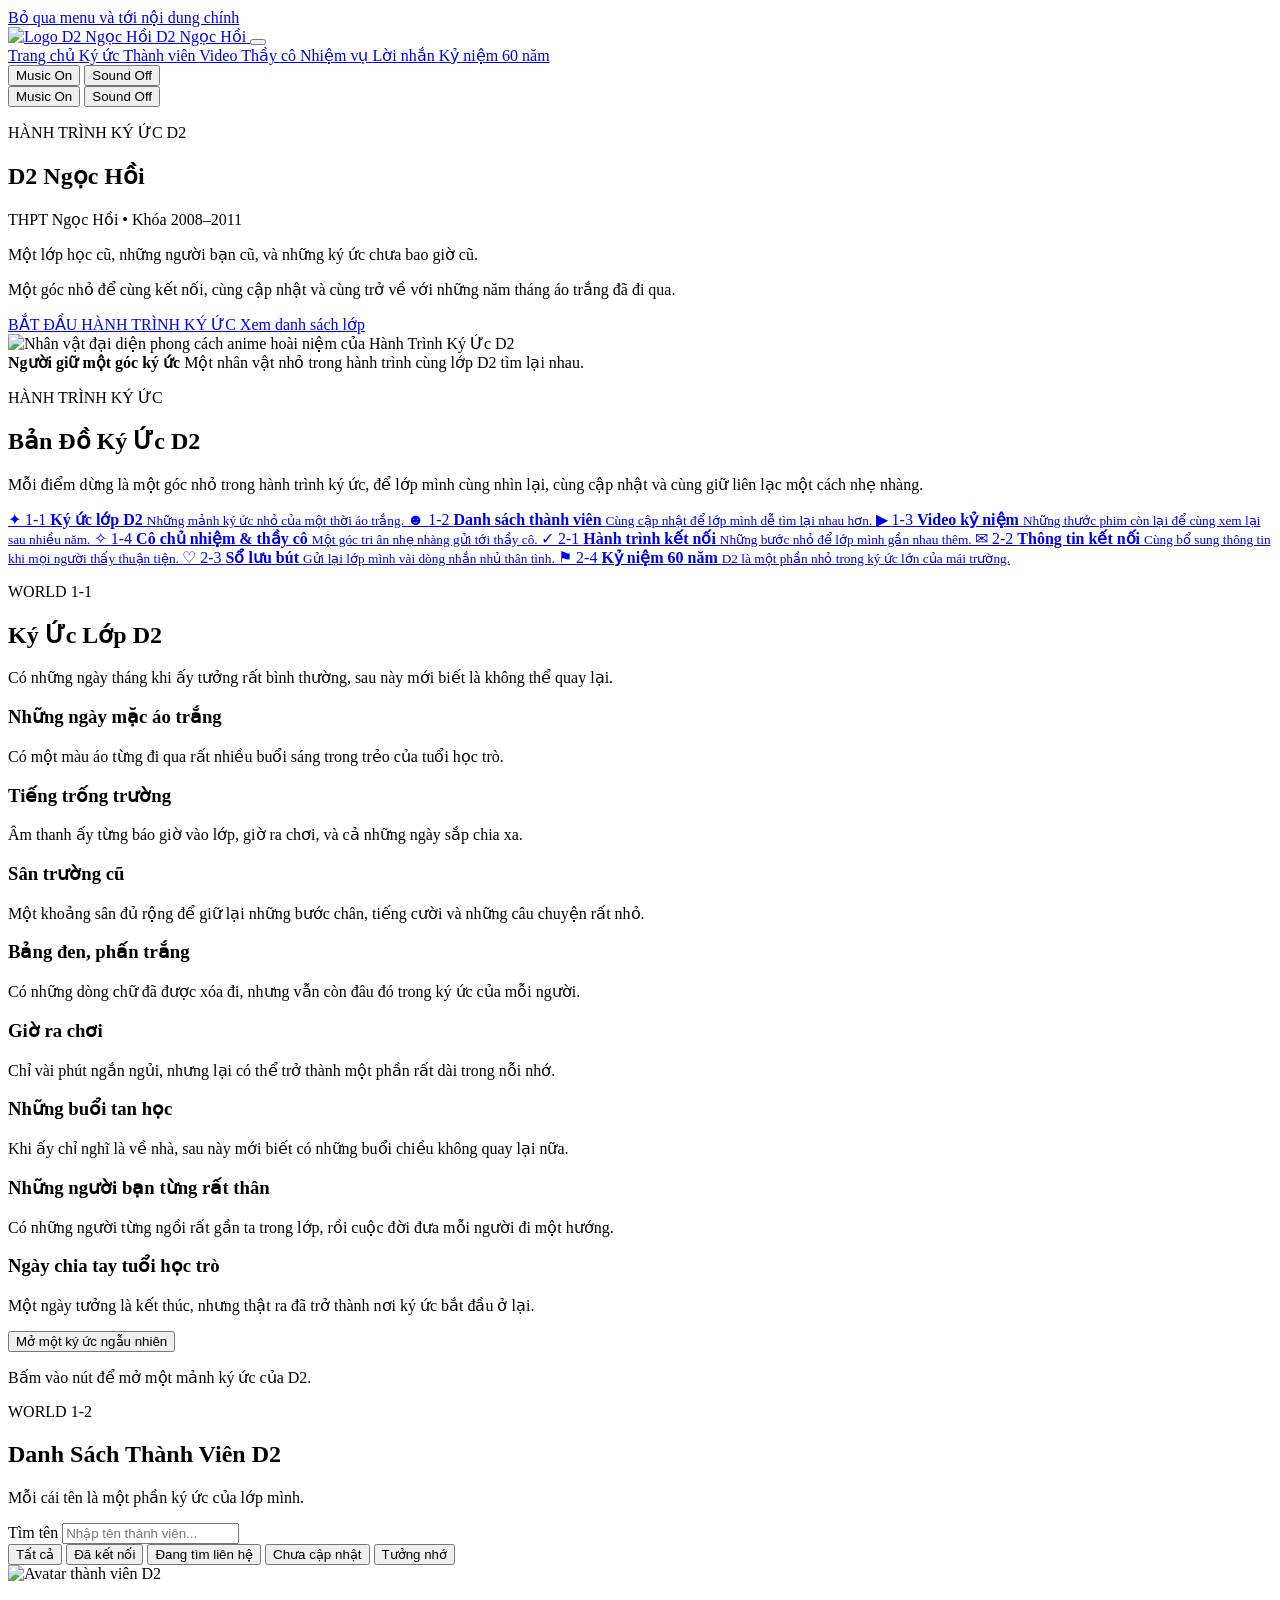
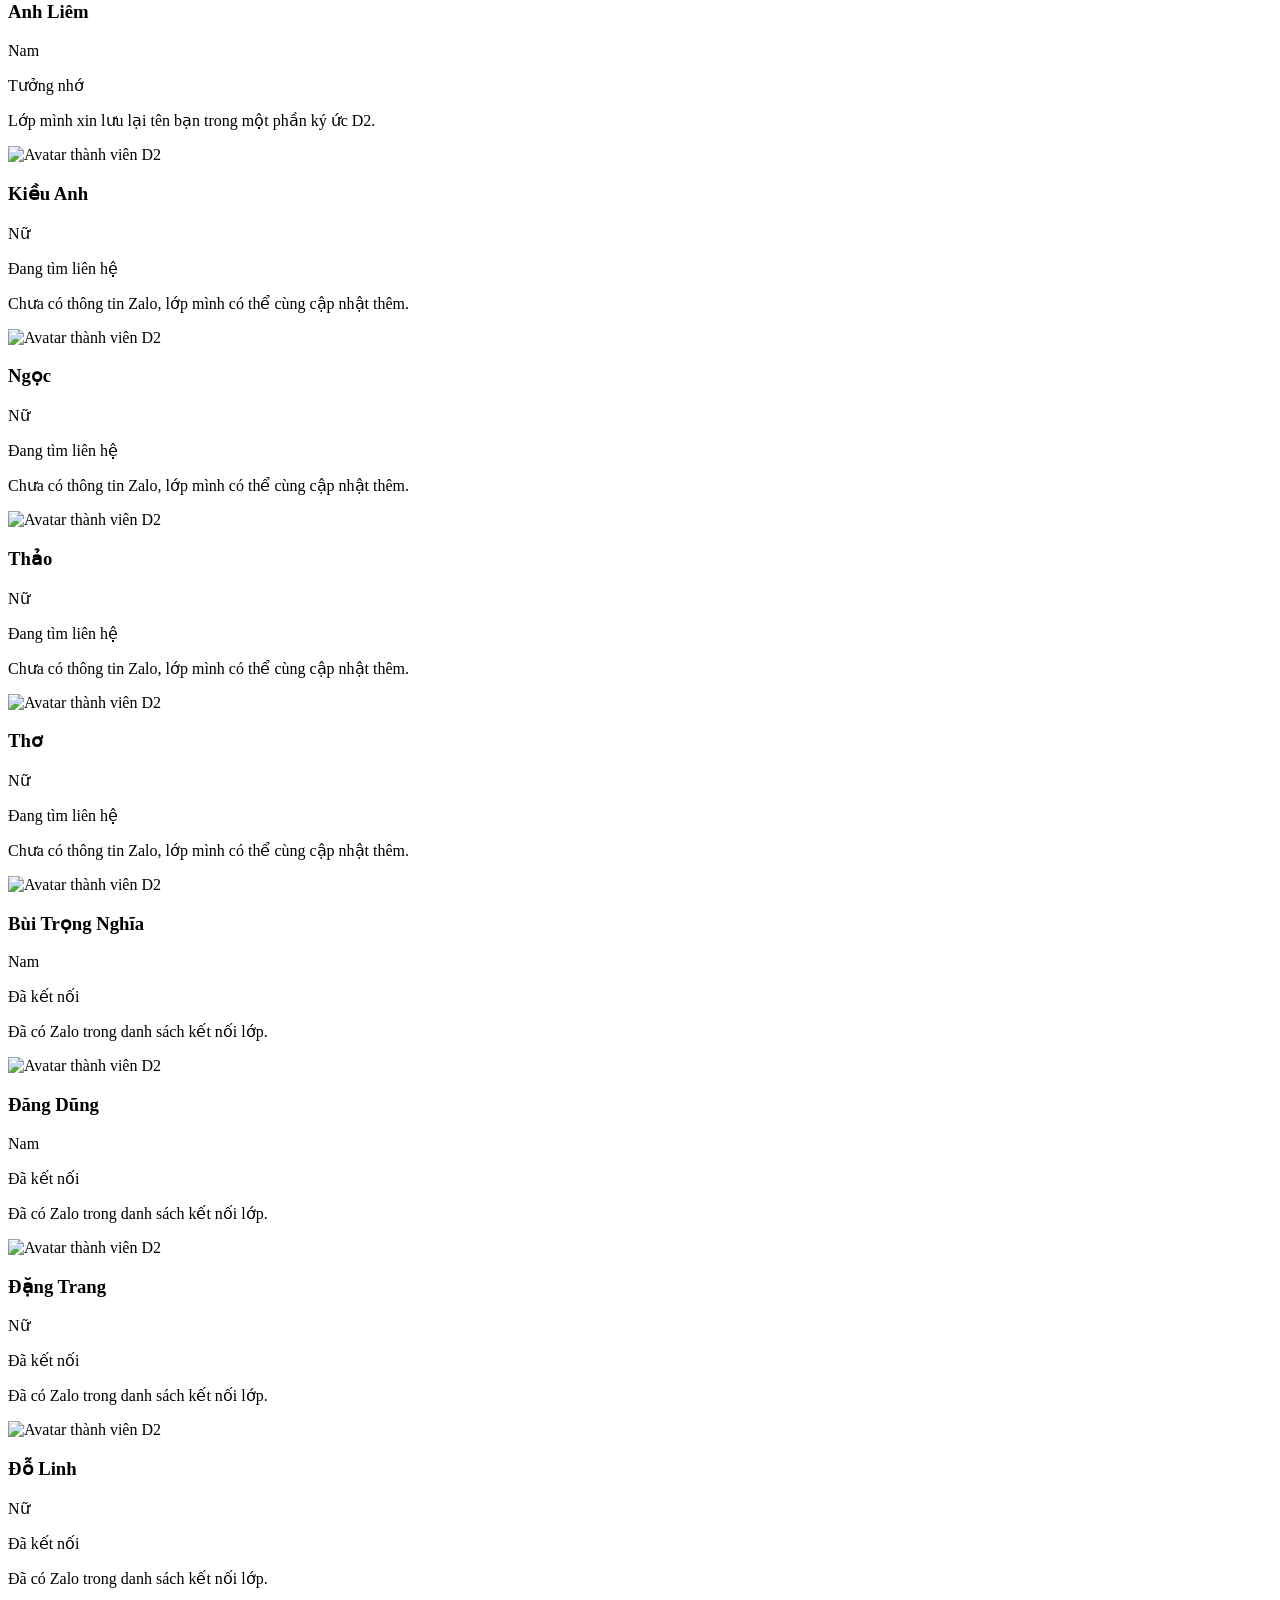
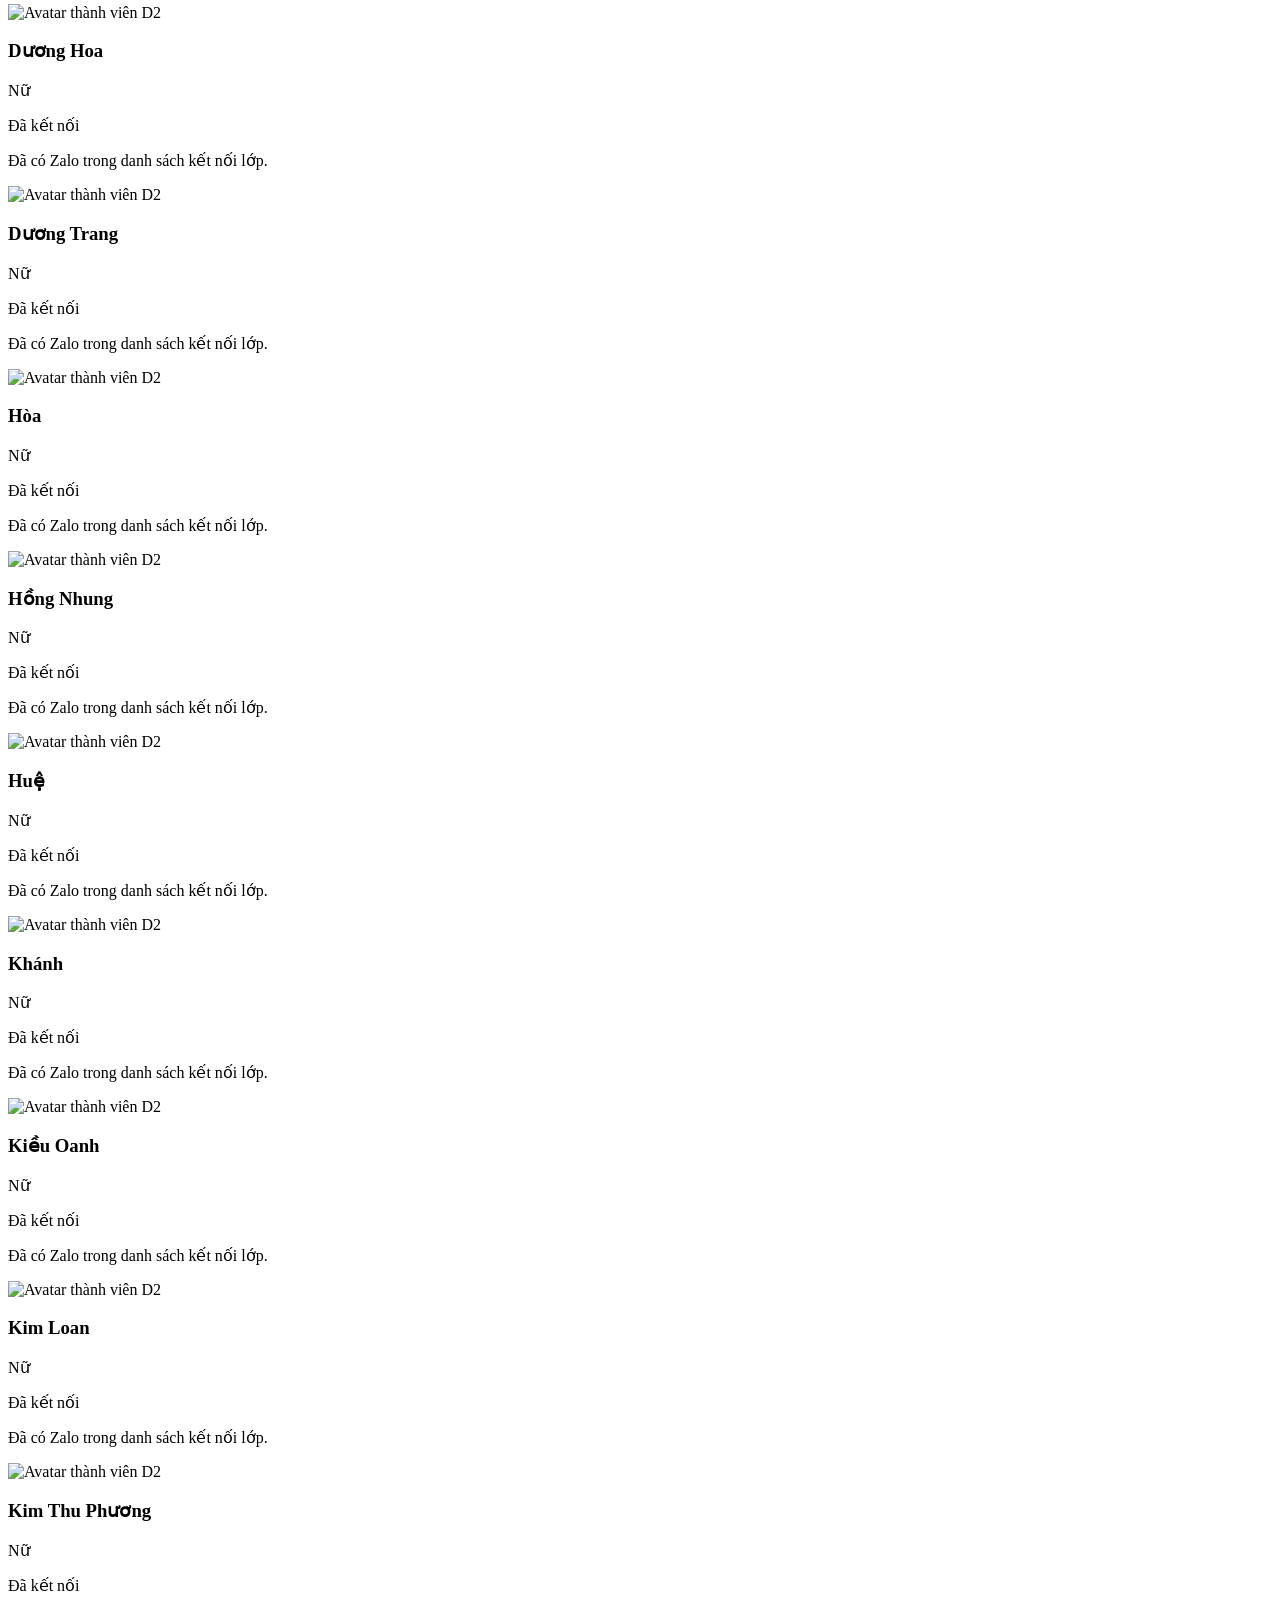
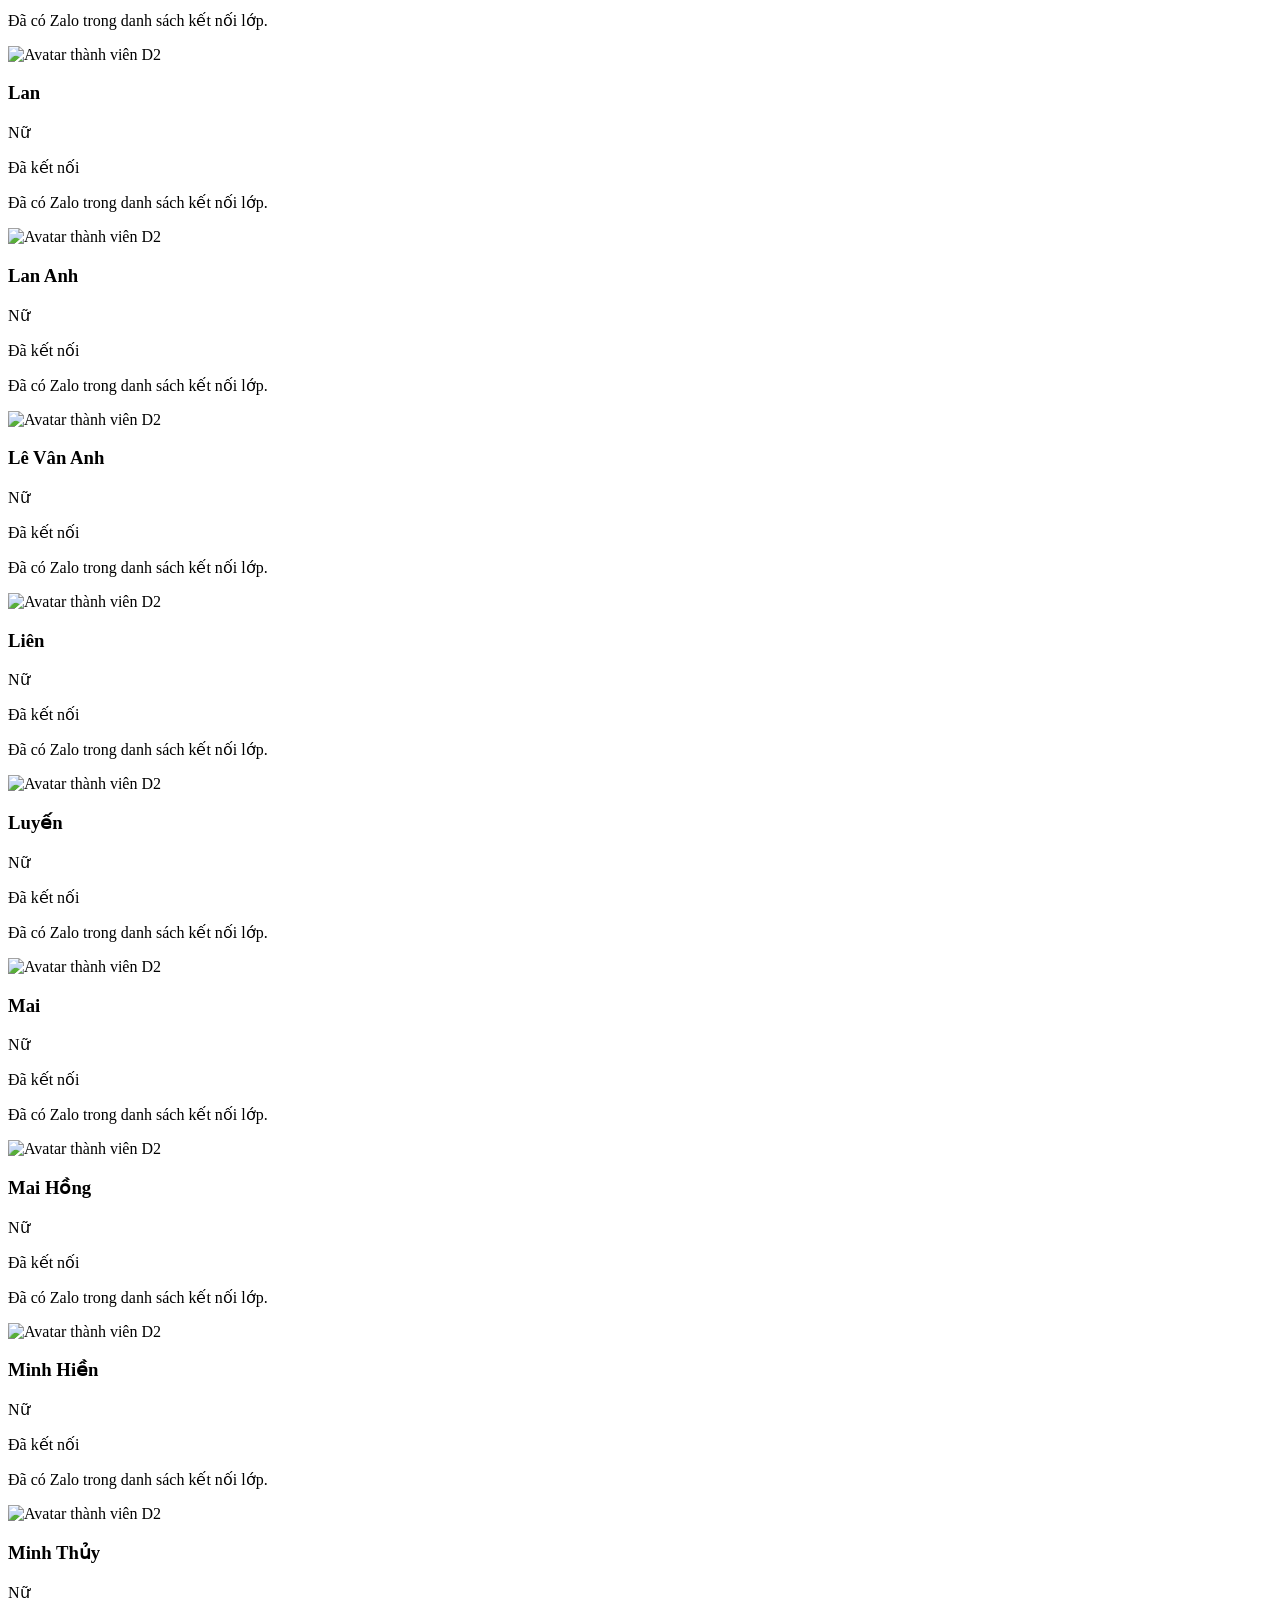
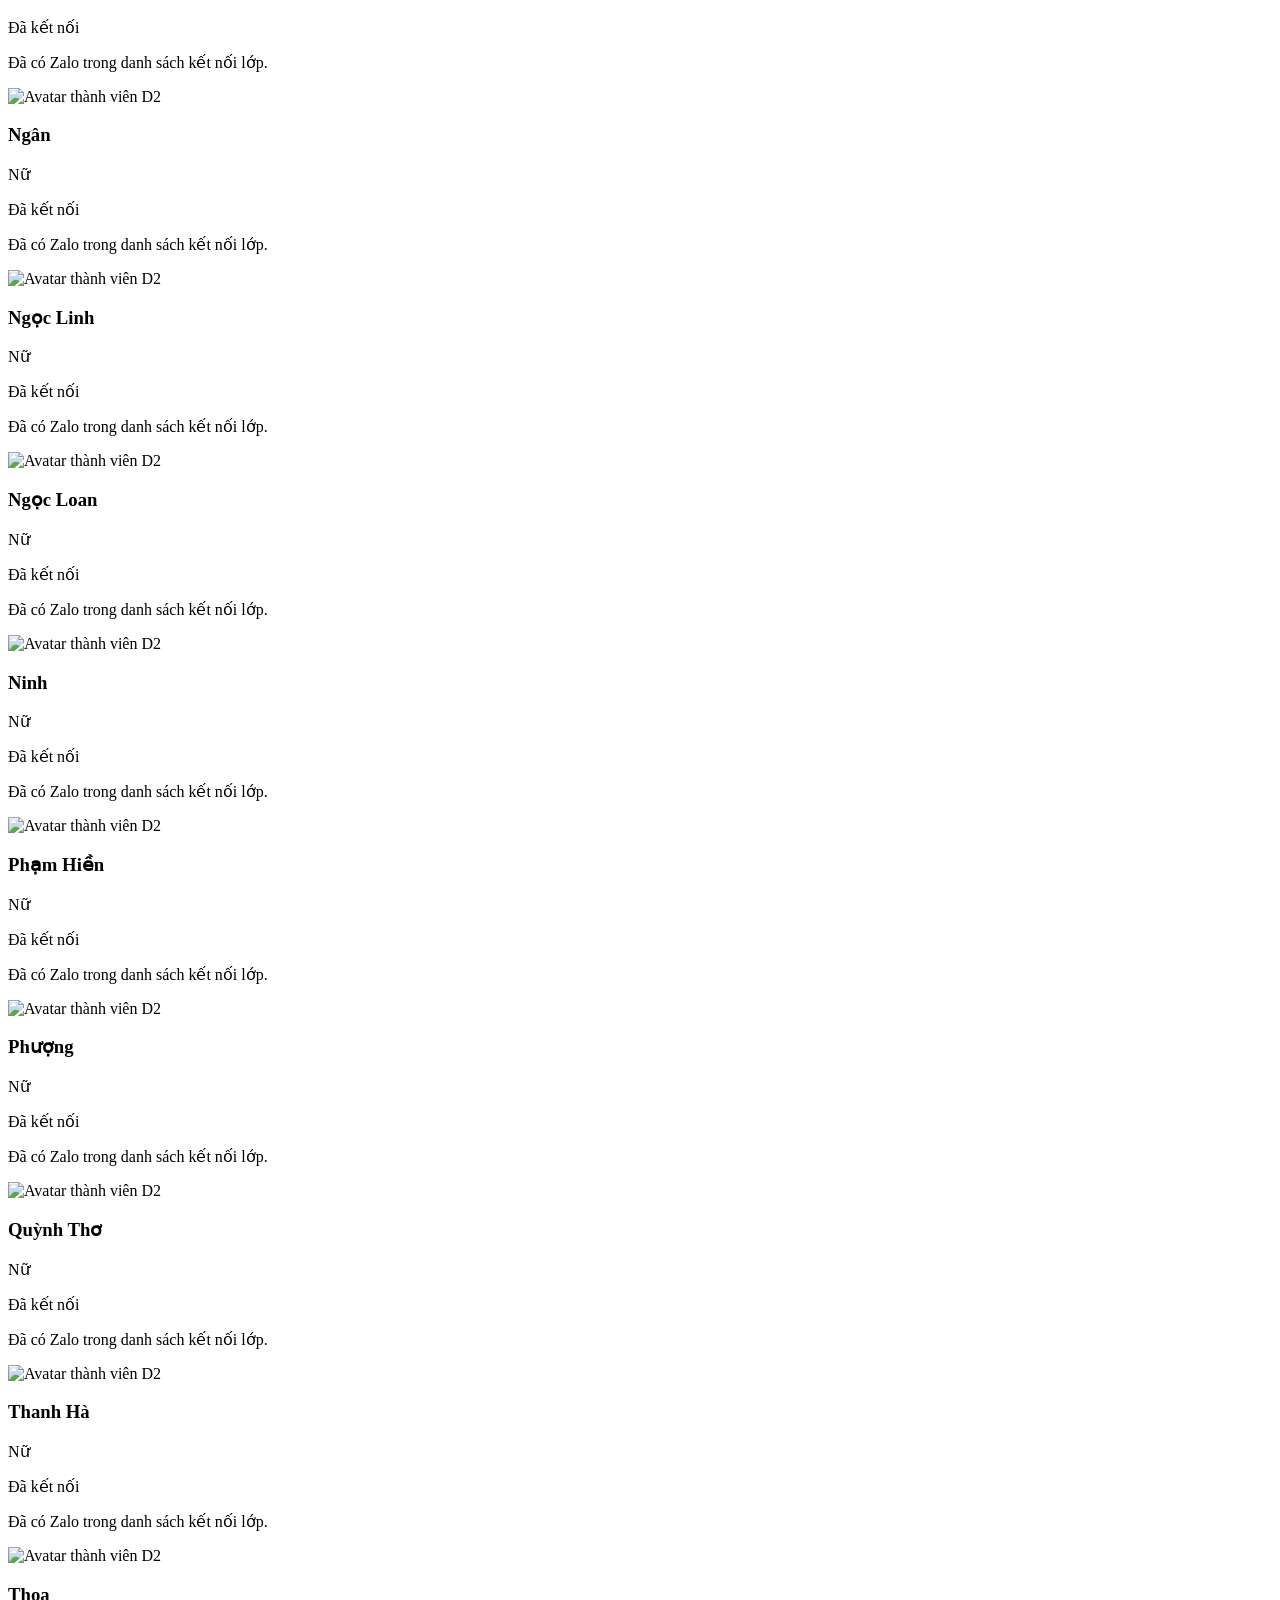
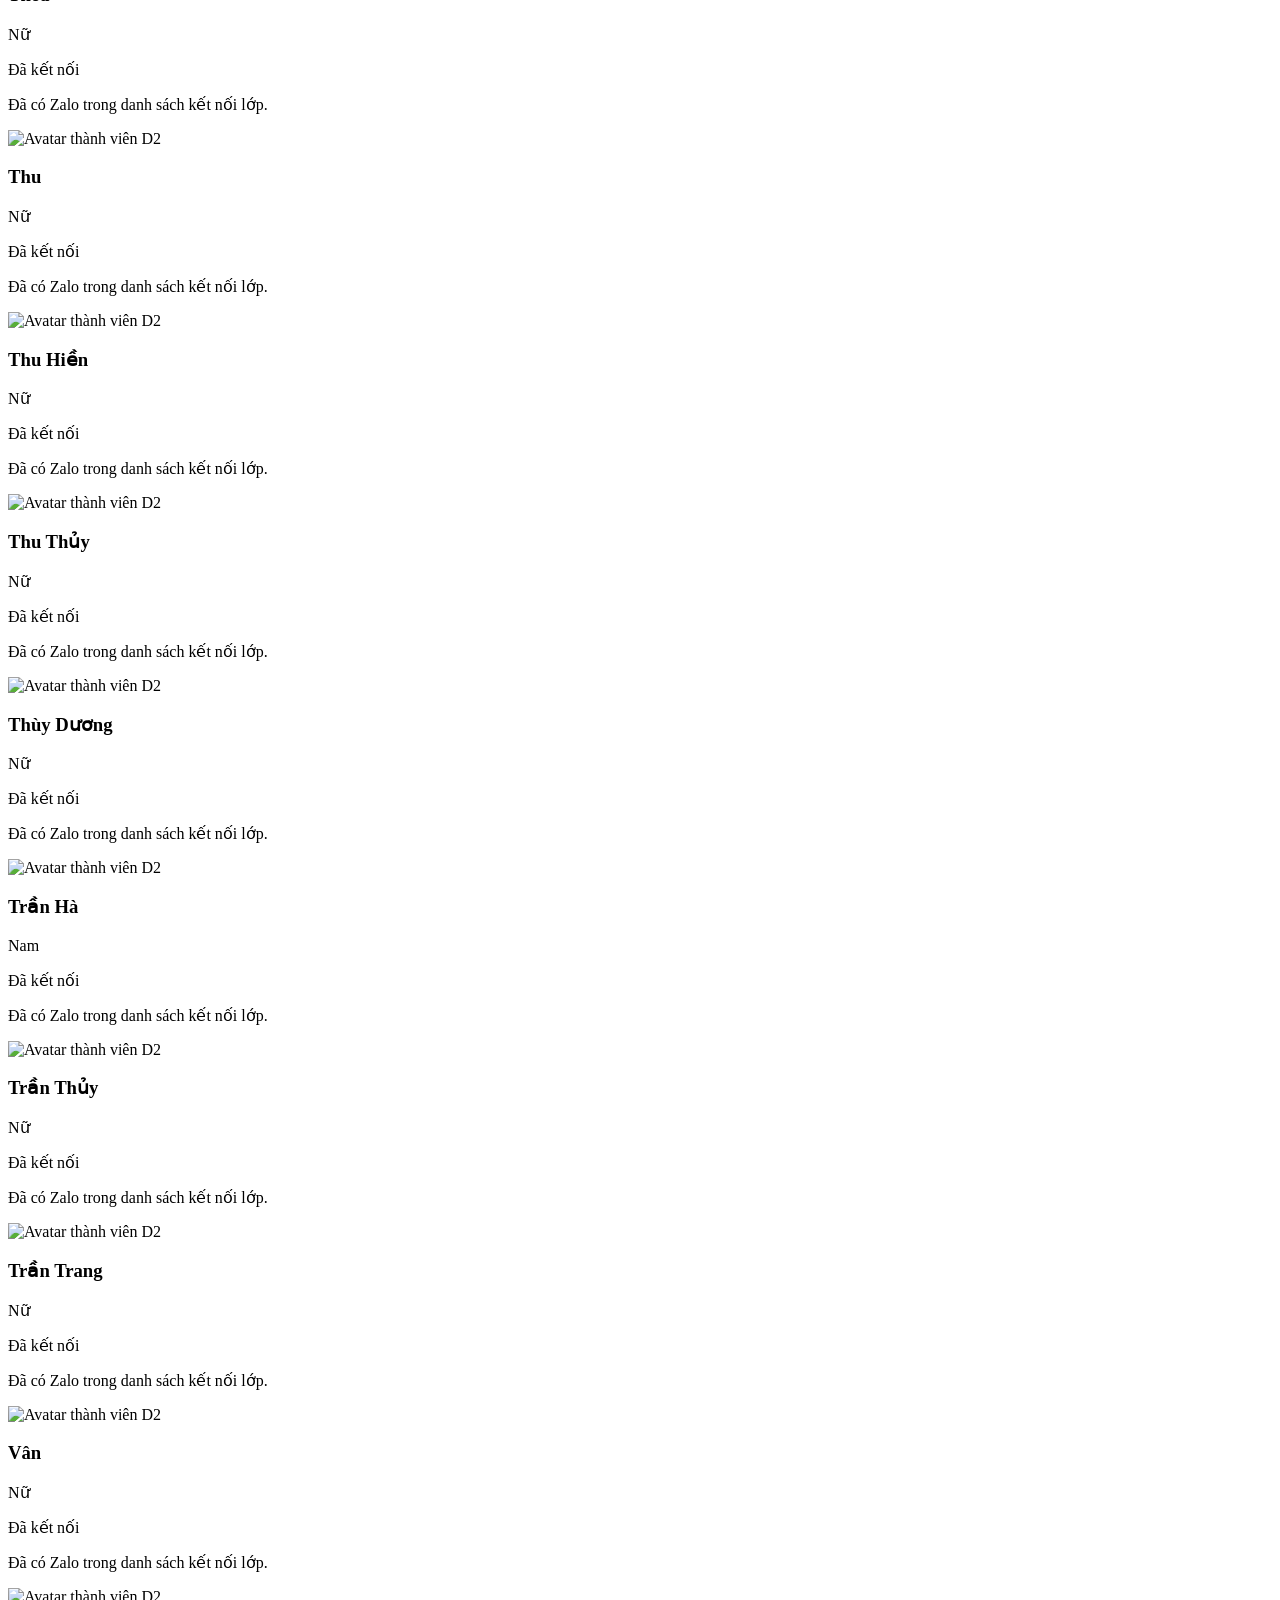
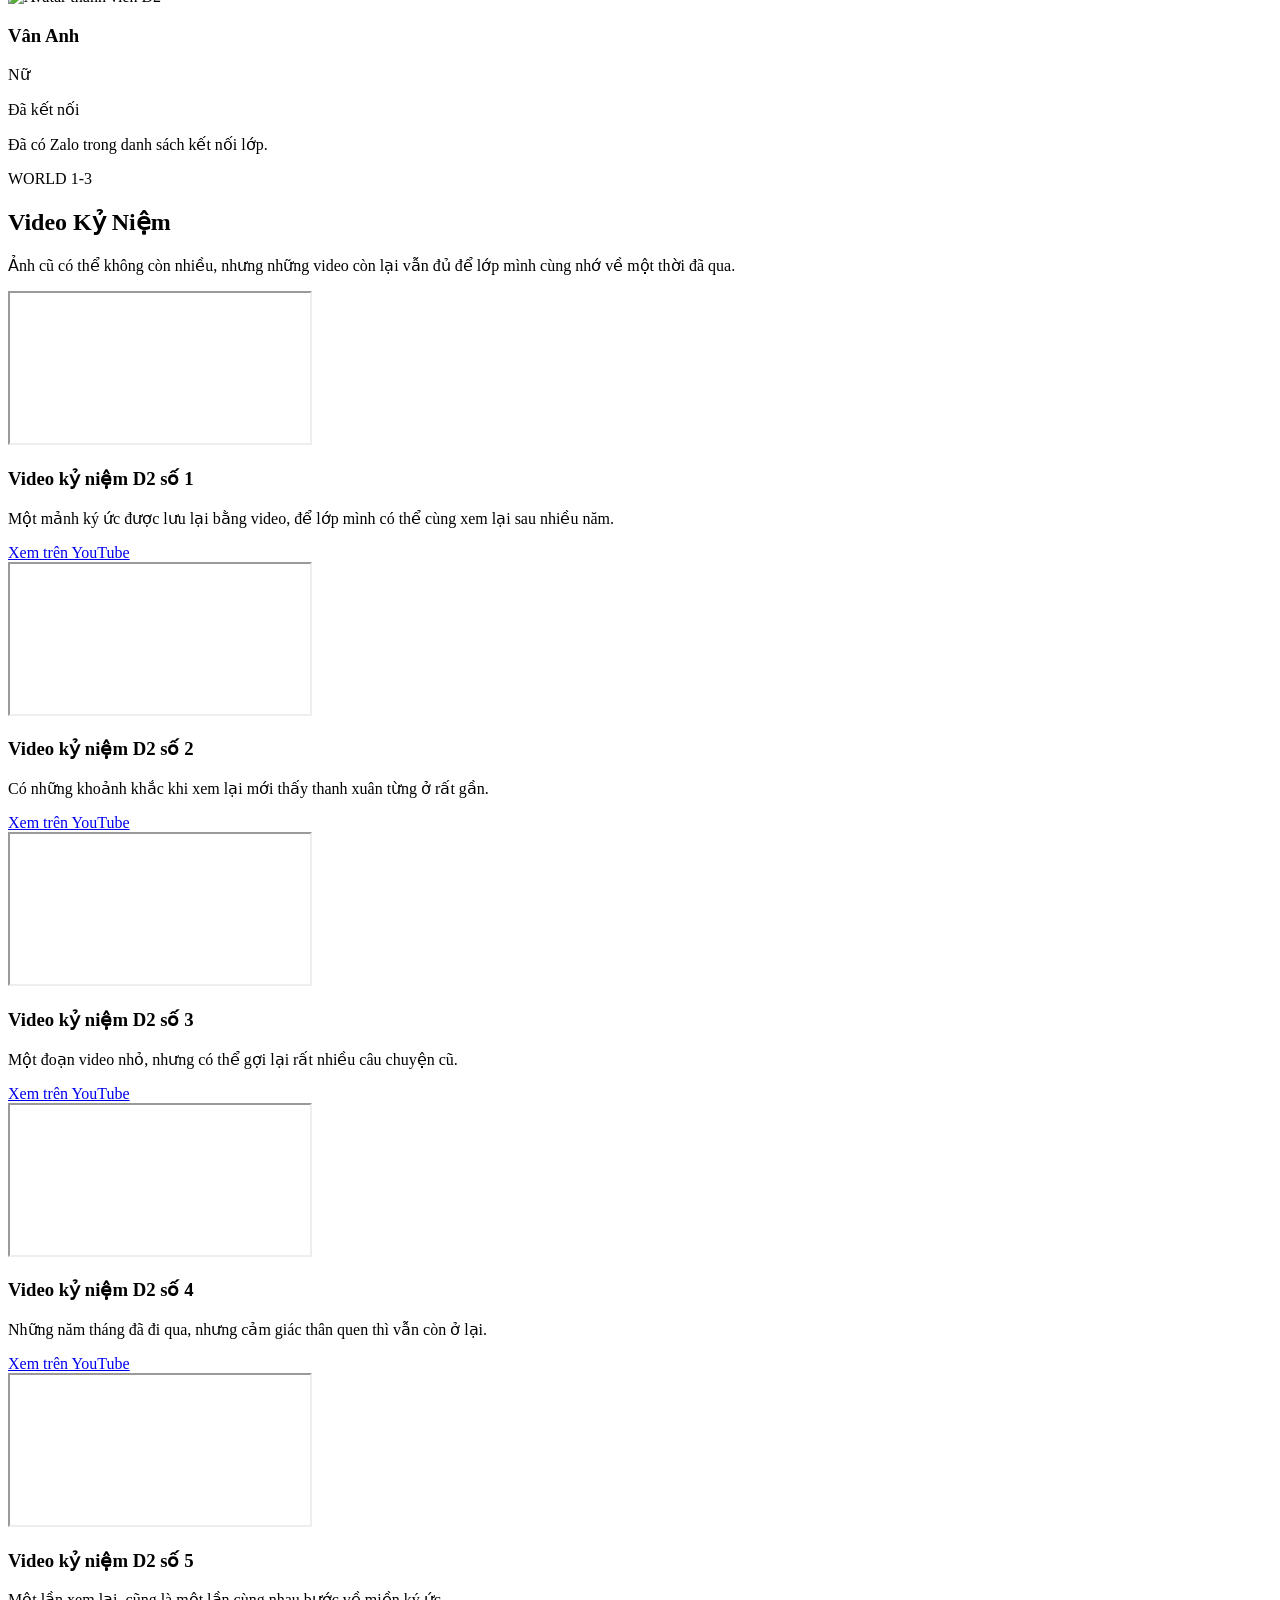
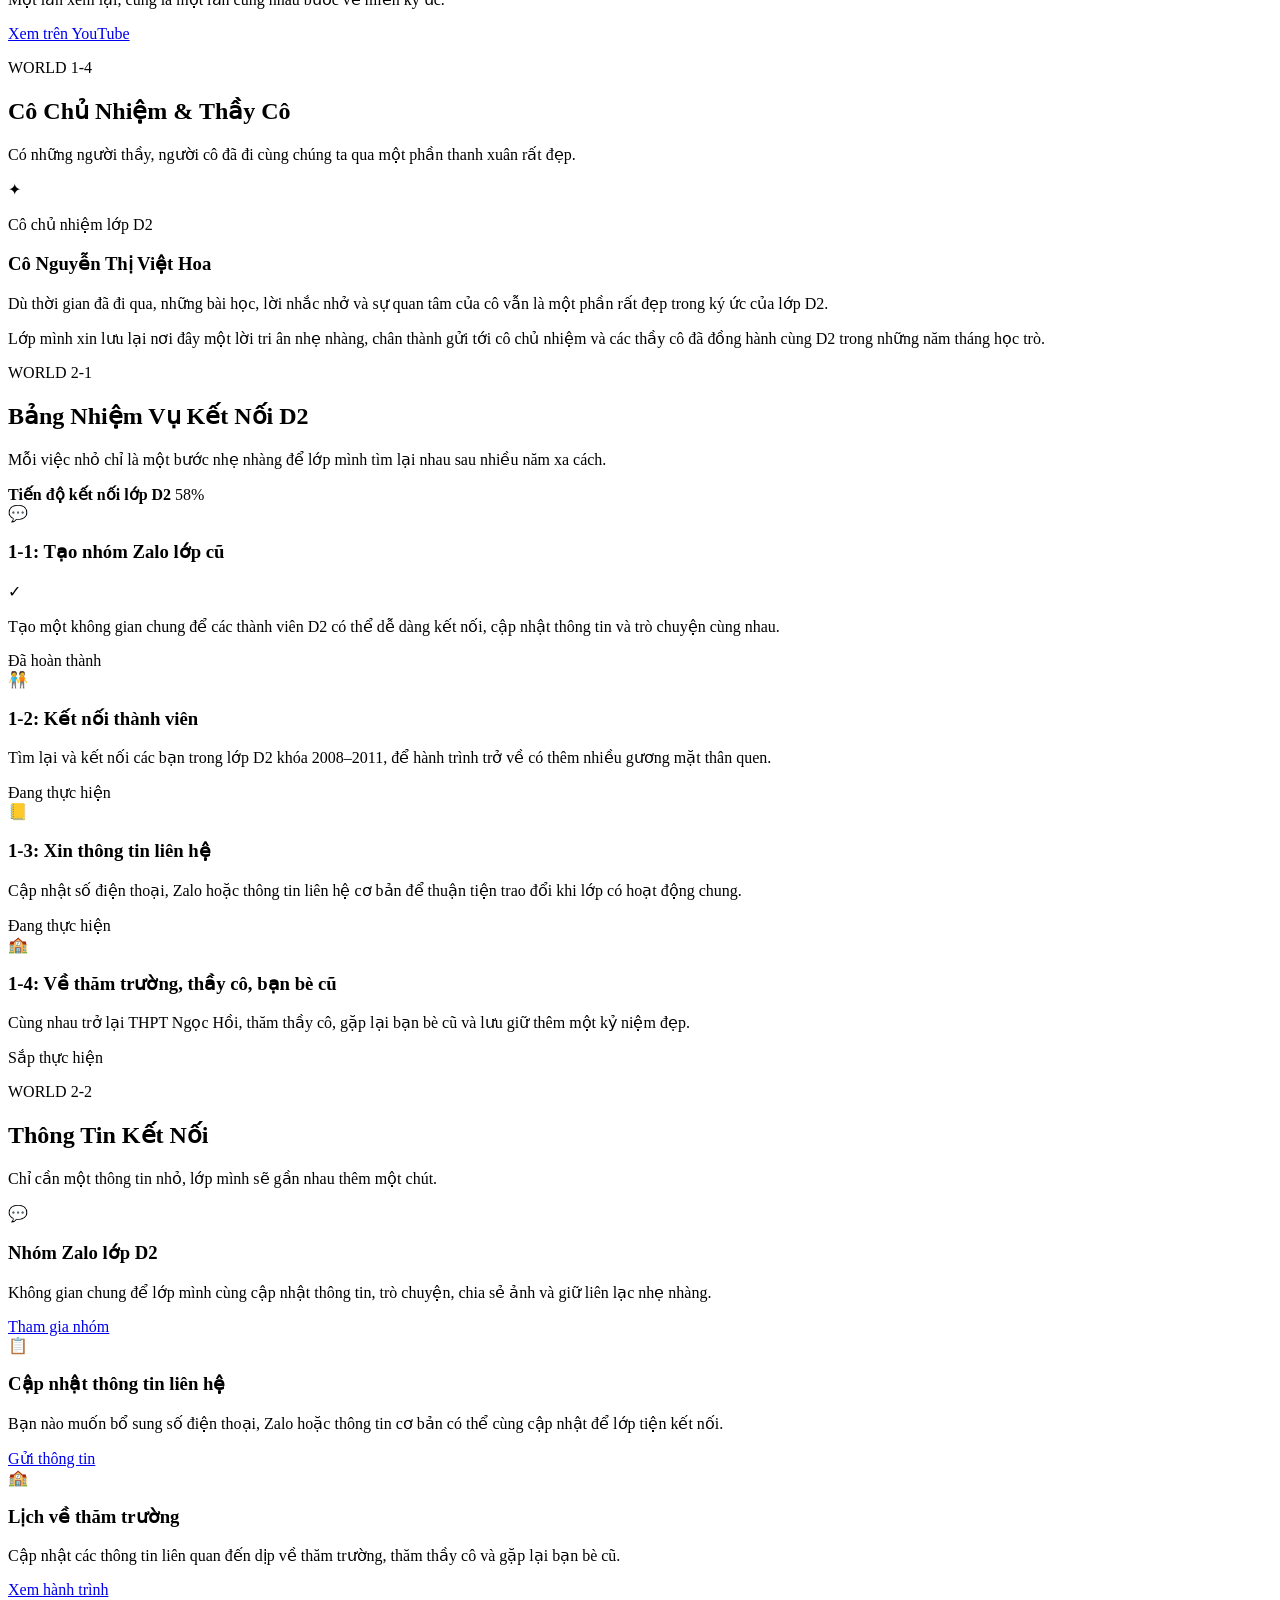
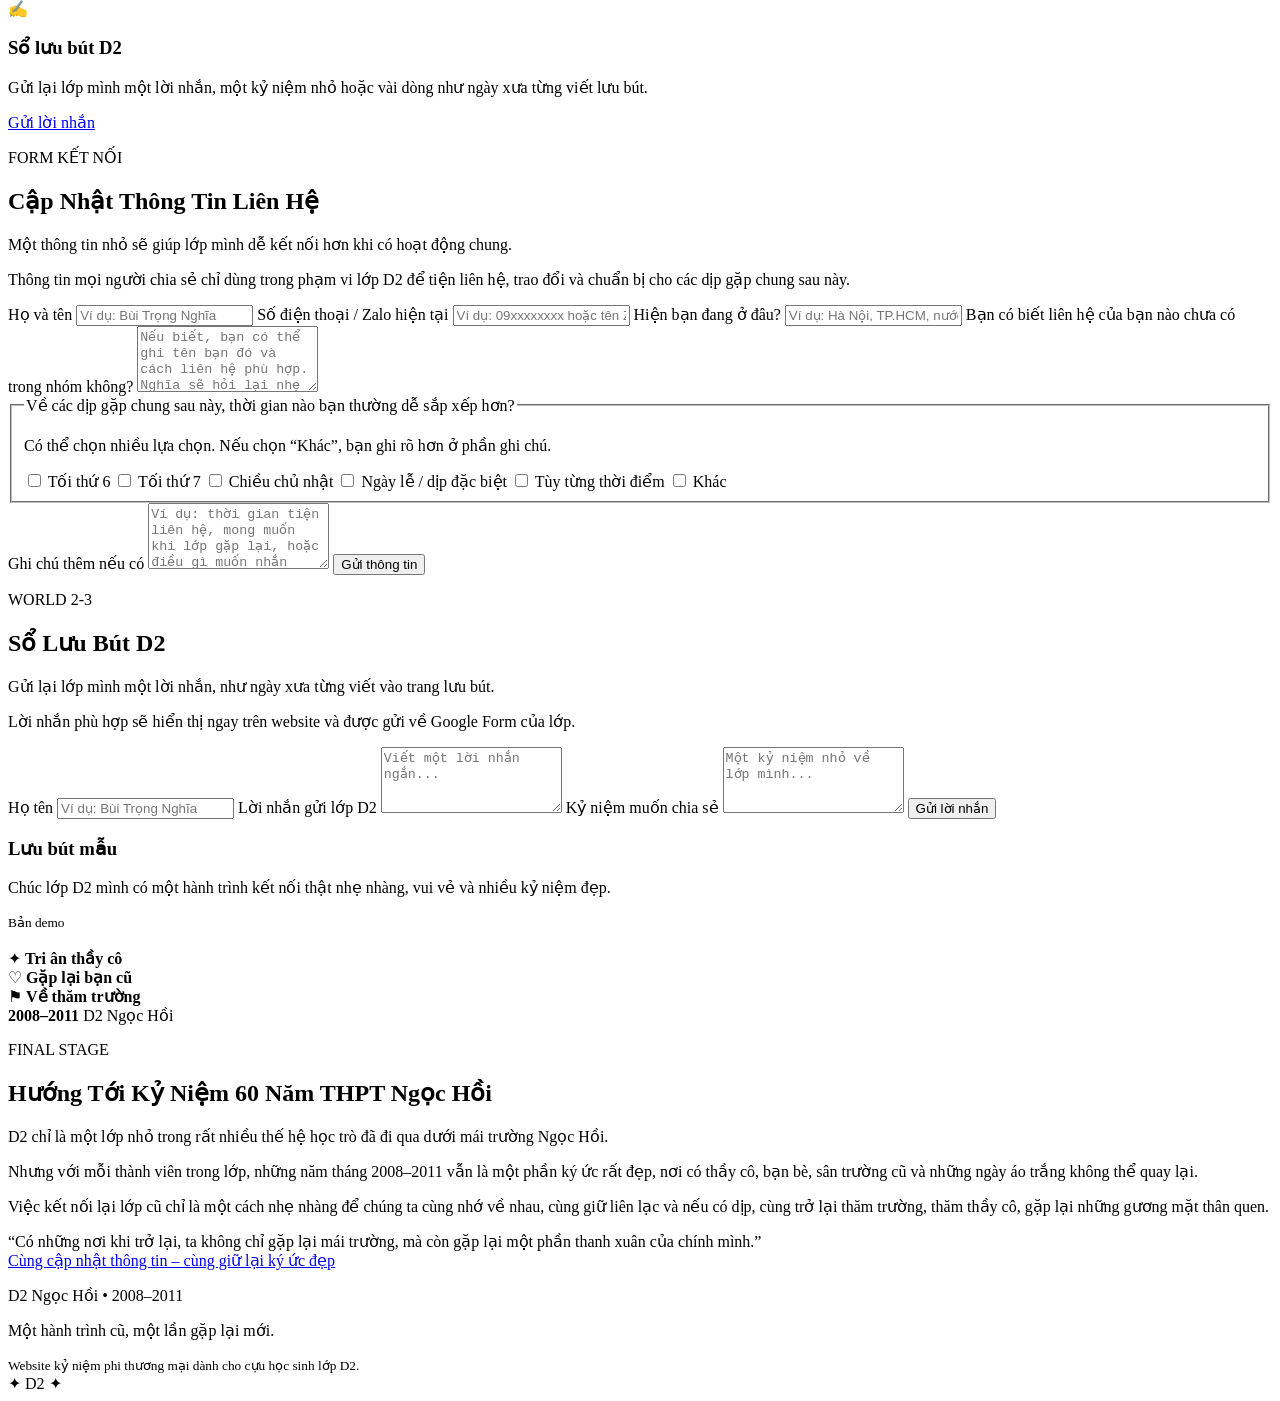
==== commit 4b1bb62d: "Add files via upload" ====
--- a/index.html
+++ b/index.html
@@ -1,6 +1,6 @@
-<!DOCTYPE html><html lang="vi"> <head><meta charset="UTF-8"><meta name="viewport" content="width=device-width, initial-scale=1.0"><meta name="description" content="Website cựu học sinh lớp D2 – THPT Ngọc Hồi – Khóa 2008–2011. Cùng kết nối, cùng cập nhật thông tin và cùng giữ lại những ký ức đẹp."><meta name="robots" content="index, follow"><link rel="canonical" href="https://d2ngochoi.github.io/d2-ngoc-hoi-2008-2011/"><meta property="og:type" content="website"><meta property="og:locale" content="vi_VN"><meta property="og:title" content="Hành Trình Ký Ức D2 | THPT Ngọc Hồi 2008–2011"><meta property="og:description" content="Website cựu học sinh lớp D2 – THPT Ngọc Hồi – Khóa 2008–2011. Cùng kết nối, cùng cập nhật thông tin và cùng giữ lại những ký ức đẹp."><meta property="og:url" content="https://d2ngochoi.github.io/d2-ngoc-hoi-2008-2011/"><meta property="og:site_name" content="Hành Trình Ký Ức D2"><meta name="twitter:card" content="summary_large_image"><meta name="twitter:title" content="Hành Trình Ký Ức D2 | THPT Ngọc Hồi 2008–2011"><meta name="twitter:description" content="Website cựu học sinh lớp D2 – THPT Ngọc Hồi – Khóa 2008–2011. Cùng kết nối, cùng cập nhật thông tin và cùng giữ lại những ký ức đẹp."><meta name="theme-color" content="#8fd8ff"><link rel="preconnect" href="https://fonts.googleapis.com"><link rel="preconnect" href="https://fonts.gstatic.com" crossorigin><link href="https://fonts.googleapis.com/css2?family=Nunito:wght@400;600;700;800;900&family=Roboto+Slab:wght@600;700;800;900&display=swap" rel="stylesheet"><link rel="icon" type="image/png" href="/images/avatar.png"><link rel="apple-touch-icon" href="/images/avatar.png"><title>Hành Trình Ký Ức D2 | THPT Ngọc Hồi 2008–2011</title><link rel="stylesheet" href="/d2-ngoc-hoi-2008-2011/_astro/index.T_XdeWT-.css"></head> <body> <a class="skip-link" href="#main-content">
+<!DOCTYPE html><html lang="vi"> <head><meta charset="UTF-8"><meta name="viewport" content="width=device-width, initial-scale=1.0"><title>Hành Trình Ký Ức D2 | THPT Ngọc Hồi 2008–2011</title><meta name="description" content="Website cựu học sinh lớp D2 – THPT Ngọc Hồi – Khóa 2008–2011. Cùng kết nối, cùng cập nhật thông tin và cùng giữ lại những ký ức đẹp."><meta name="robots" content="index, follow"><link rel="canonical" href="https://d2ngochoi.github.io/d2-ngoc-hoi-2008-2011/"><link rel="icon" type="image/png" href="/d2-ngoc-hoi-2008-2011/images/avatar.png"><link rel="apple-touch-icon" href="/d2-ngoc-hoi-2008-2011/images/avatar.png"><link rel="preconnect" href="https://fonts.googleapis.com"><link rel="preconnect" href="https://fonts.gstatic.com" crossorigin><link href="https://fonts.googleapis.com/css2?family=Nunito:wght@400;600;700;800;900&family=Roboto+Slab:wght@600;700;800;900&display=swap" rel="stylesheet"><meta property="og:type" content="website"><meta property="og:locale" content="vi_VN"><meta property="og:title" content="Hành Trình Ký Ức D2 | THPT Ngọc Hồi 2008–2011"><meta property="og:description" content="Website cựu học sinh lớp D2 – THPT Ngọc Hồi – Khóa 2008–2011. Cùng kết nối, cùng cập nhật thông tin và cùng giữ lại những ký ức đẹp."><meta property="og:url" content="https://d2ngochoi.github.io/d2-ngoc-hoi-2008-2011/"><meta property="og:site_name" content="Hành Trình Ký Ức D2"><meta property="og:image" content="https://d2ngochoi.github.io/d2-ngoc-hoi-2008-2011/images/avatar.png"><meta property="og:image:alt" content="Hành Trình Ký Ức D2 – THPT Ngọc Hồi 2008–2011"><meta name="twitter:card" content="summary_large_image"><meta name="twitter:title" content="Hành Trình Ký Ức D2 | THPT Ngọc Hồi 2008–2011"><meta name="twitter:description" content="Website cựu học sinh lớp D2 – THPT Ngọc Hồi – Khóa 2008–2011. Cùng kết nối, cùng cập nhật thông tin và cùng giữ lại những ký ức đẹp."><meta name="twitter:image" content="https://d2ngochoi.github.io/d2-ngoc-hoi-2008-2011/images/avatar.png"><meta name="theme-color" content="#17223b"><link rel="stylesheet" href="/d2-ngoc-hoi-2008-2011/_astro/index.T_XdeWT-.css"></head> <body> <a class="skip-link" href="#main-content">
 Bỏ qua menu và tới nội dung chính
-</a>  <header class="fixed left-0 top-0 z-50 w-full border-b-4 border-[var(--pixel-border)] bg-[rgba(255,253,243,0.94)] shadow-[0_8px_0_rgba(37,48,71,0.12)] backdrop-blur-md"> <nav class="mx-auto flex min-h-[70px] w-[min(1240px,calc(100%-24px))] items-center justify-between gap-3 py-2" aria-label="Điều hướng chính"> <a href="#home" id="d2-logo" class="brand group" aria-label="D2 Ngọc Hồi - về đầu trang"> <img src="/images/avatar.png" alt="Logo D2 Ngọc Hồi" class="brand-logo-img"> <span>D2 Ngọc Hồi</span> </a> <button id="mobile-menu-button" class="pixel-mini-button lg:hidden" type="button" aria-label="Mở menu" aria-expanded="false" aria-controls="main-menu"> <span class="hamburger-line"></span> <span class="hamburger-line"></span> <span class="hamburger-line"></span> </button> <div id="main-menu" class="hidden w-full flex-col gap-2 rounded-2xl border-[3px] border-[var(--pixel-border)] bg-[var(--paper)] p-3 lg:flex lg:w-auto lg:flex-row lg:items-center lg:border-0 lg:bg-transparent lg:p-0"> <a class="nav-link" href="#home"> Trang chủ </a><a class="nav-link" href="#memories"> Ký ức </a><a class="nav-link" href="#members"> Thành viên </a><a class="nav-link" href="#album"> Video </a><a class="nav-link" href="#teachers"> Thầy cô </a><a class="nav-link" href="#quests"> Nhiệm vụ </a><a class="nav-link" href="#guestbook"> Lời nhắn </a><a class="nav-link" href="#anniversary"> Kỷ niệm 60 năm </a> </div> <div class="hidden shrink-0 items-center gap-2 md:flex"> <button id="music-toggle" class="pixel-mini-button" type="button" aria-pressed="false">
+</a>  <header class="fixed left-0 top-0 z-50 w-full border-b-4 border-[var(--pixel-border)] bg-[rgba(255,253,243,0.94)] shadow-[0_8px_0_rgba(37,48,71,0.12)] backdrop-blur-md"> <nav class="mx-auto flex min-h-[70px] w-[min(1240px,calc(100%-24px))] items-center justify-between gap-3 py-2" aria-label="Điều hướng chính"> <a href="#home" id="d2-logo" class="brand group" aria-label="D2 Ngọc Hồi - về đầu trang"> <img src="/d2-ngoc-hoi-2008-2011/images/avatar.png" alt="Logo D2 Ngọc Hồi" class="brand-logo-img"> <span>D2 Ngọc Hồi</span> </a> <button id="mobile-menu-button" class="pixel-mini-button lg:hidden" type="button" aria-label="Mở menu" aria-expanded="false" aria-controls="main-menu"> <span class="hamburger-line"></span> <span class="hamburger-line"></span> <span class="hamburger-line"></span> </button> <div id="main-menu" class="hidden w-full flex-col gap-2 rounded-2xl border-[3px] border-[var(--pixel-border)] bg-[var(--paper)] p-3 lg:flex lg:w-auto lg:flex-row lg:items-center lg:border-0 lg:bg-transparent lg:p-0"> <a class="nav-link" href="#home"> Trang chủ </a><a class="nav-link" href="#memories"> Ký ức </a><a class="nav-link" href="#members"> Thành viên </a><a class="nav-link" href="#album"> Video </a><a class="nav-link" href="#teachers"> Thầy cô </a><a class="nav-link" href="#quests"> Nhiệm vụ </a><a class="nav-link" href="#guestbook"> Lời nhắn </a><a class="nav-link" href="#anniversary"> Kỷ niệm 60 năm </a> </div> <div class="hidden shrink-0 items-center gap-2 md:flex"> <button id="music-toggle" class="pixel-mini-button" type="button" aria-pressed="false">
 Music Off
 </button> <button id="sound-toggle" class="pixel-mini-button" type="button" aria-pressed="false">
 Sound Off
@@ -8,7 +8,212 @@
 Music Off
 </button> <button id="sound-toggle-mobile" class="pixel-mini-button flex-1" type="button" aria-pressed="false">
 Sound Off
-</button> </div> </header> <audio id="bg-music" src="/audio/neu-phai-xa-nhau-minh-quan.mp3" loop preload="auto"></audio> <div id="global-toast" class="toast" role="status" aria-live="polite"></div> <script type="module">const m=document.querySelector("#mobile-menu-button"),S=document.querySelector("#main-menu"),p=[document.querySelector("#sound-toggle"),document.querySelector("#sound-toggle-mobile")].filter(Boolean),h=[document.querySelector("#music-toggle"),document.querySelector("#music-toggle-mobile")].filter(Boolean),y=[document.querySelector("#mode-toggle"),document.querySelector("#mode-toggle-mobile")].filter(Boolean),k=document.querySelector("#d2-logo"),l=document.querySelector("#global-toast"),n=document.querySelector("#bg-music");let r=localStorage.getItem("d2_sound")==="on",o=localStorage.getItem("d2_music")!=="off",d=0,f;function c(e){l&&(l.textContent=e,l.classList.add("show"),window.clearTimeout(c.timer),c.timer=window.setTimeout(()=>{l.classList.remove("show")},3200))}function i(){if(r)try{const e=window.AudioContext||window.webkitAudioContext,t=new e,s=t.createOscillator(),u=t.createGain();s.type="square",s.frequency.setValueAtTime(520,t.currentTime),s.frequency.exponentialRampToValueAtTime(260,t.currentTime+.08),u.gain.setValueAtTime(.04,t.currentTime),u.gain.exponentialRampToValueAtTime(.001,t.currentTime+.09),s.connect(u),u.connect(t.destination),s.start(),s.stop(t.currentTime+.1)}catch(e){console.warn("Không thể phát âm thanh click",e)}}window.d2PlayClickSound=i;window.d2ShowToast=c;function w(){p.forEach(e=>{e.textContent=r?"Sound On":"Sound Off",e.setAttribute("aria-pressed",String(r))})}function a(){h.forEach(e=>{e.textContent=o?"Music On":"Music Off",e.setAttribute("aria-pressed",String(o))})}function E(e){y.forEach(t=>{t.textContent=e?"Simple Mode":"Retro Mode",t.setAttribute("aria-pressed",String(e))})}function g(){if(!n||!o)return;n.volume=.35;const e=n.play();e!==void 0&&e.then(()=>{a()}).catch(()=>{a()})}function T(){n&&n.pause()}function b(){o=!o,localStorage.setItem("d2_music",o?"on":"off"),o?(g(),c("Đã bật nhạc nền kỷ niệm.")):(T(),c("Đã tắt nhạc nền.")),a()}function q(){const e=localStorage.getItem("d2_mode")==="simple";document.documentElement.classList.toggle("simple-mode",e),E(e)}w();a();q();window.addEventListener("load",()=>{o&&g()});document.addEventListener("click",()=>{o&&n&&n.paused&&g()},{once:!0});m?.addEventListener("click",()=>{const e=S?.classList.toggle("hidden")===!1;m.setAttribute("aria-expanded",String(e)),i()});h.forEach(e=>{e.addEventListener("click",()=>{i(),b()})});p.forEach(e=>{e.addEventListener("click",()=>{r=!r,localStorage.setItem("d2_sound",r?"on":"off"),w(),i()})});y.forEach(e=>{e.addEventListener("click",()=>{const t=!document.documentElement.classList.contains("simple-mode");document.documentElement.classList.toggle("simple-mode",t),localStorage.setItem("d2_mode",t?"simple":"retro"),E(t),i(),c(t?"Đã bật Simple Mode: giảm chuyển động để dễ xem hơn.":"Đã bật Retro Mode: hiệu ứng ký ức đã trở lại.")})});document.querySelectorAll('a[href^="#"]').forEach(e=>{e.addEventListener("click",()=>{S?.classList.add("hidden"),m?.setAttribute("aria-expanded","false"),i()})});k?.addEventListener("click",()=>{d+=1,window.clearTimeout(f),f=window.setTimeout(()=>{d=0},1600),d>=5&&(d=0,i(),c("Bạn vừa mở khóa một ký ức: Chúng ta từng có một thời rất đẹp."))});</script> <main id="main-content"> <section id="home" class="hero-anime-section" aria-labelledby="hero-title"> <div class="anime-bg-light anime-bg-light-1"></div> <div class="anime-bg-light anime-bg-light-2"></div> <div class="sky-layer" aria-hidden="true"> <div class="pixel-cloud cloud-1"></div> <div class="pixel-cloud cloud-2"></div> <div class="pixel-cloud cloud-3"></div> <div class="hero-moon-glow"></div> </div> <div class="container-page hero-anime-wrap"> <div class="hero-anime-content"> <p class="level-label anime-label">HÀNH TRÌNH KÝ ỨC D2</p> <h1 id="hero-title" class="hero-anime-title">
+</button> </div> </header> <audio id="bg-music" src="/d2-ngoc-hoi-2008-2011/audio/neu-phai-xa-nhau-minh-quan.mp3" loop preload="auto"></audio> <div id="global-toast" class="toast" role="status" aria-live="polite"></div> <script>
+  const menuButton = document.querySelector("#mobile-menu-button");
+  const mainMenu = document.querySelector("#main-menu");
+
+  const soundButtons = [
+    document.querySelector("#sound-toggle"),
+    document.querySelector("#sound-toggle-mobile")
+  ].filter(Boolean);
+
+  const musicButtons = [
+    document.querySelector("#music-toggle"),
+    document.querySelector("#music-toggle-mobile")
+  ].filter(Boolean);
+
+  const logo = document.querySelector("#d2-logo");
+  const toast = document.querySelector("#global-toast");
+  const bgMusic = document.querySelector("#bg-music");
+
+  let soundEnabled = localStorage.getItem("d2_sound") === "on";
+  let musicEnabled = localStorage.getItem("d2_music") !== "off";
+  let logoClicks = 0;
+  let logoTimer;
+
+  function showToast(message) {
+    if (!toast) return;
+
+    toast.textContent = message;
+    toast.classList.add("show");
+
+    window.clearTimeout(showToast.timer);
+
+    showToast.timer = window.setTimeout(function () {
+      toast.classList.remove("show");
+    }, 3200);
+  }
+
+  function playClickSound() {
+    if (!soundEnabled) return;
+
+    try {
+      const AudioContext = window.AudioContext || window.webkitAudioContext;
+      const audioContext = new AudioContext();
+
+      const oscillator = audioContext.createOscillator();
+      const gain = audioContext.createGain();
+
+      oscillator.type = "square";
+      oscillator.frequency.setValueAtTime(520, audioContext.currentTime);
+      oscillator.frequency.exponentialRampToValueAtTime(
+        260,
+        audioContext.currentTime + 0.08
+      );
+
+      gain.gain.setValueAtTime(0.04, audioContext.currentTime);
+      gain.gain.exponentialRampToValueAtTime(
+        0.001,
+        audioContext.currentTime + 0.09
+      );
+
+      oscillator.connect(gain);
+      gain.connect(audioContext.destination);
+
+      oscillator.start();
+      oscillator.stop(audioContext.currentTime + 0.1);
+    } catch (error) {
+      console.warn("Không thể phát âm thanh click", error);
+    }
+  }
+
+  window.d2PlayClickSound = playClickSound;
+  window.d2ShowToast = showToast;
+
+  function syncSoundButtons() {
+    soundButtons.forEach(function (button) {
+      button.textContent = soundEnabled ? "Sound On" : "Sound Off";
+      button.setAttribute("aria-pressed", String(soundEnabled));
+    });
+  }
+
+  function syncMusicButtons() {
+    musicButtons.forEach(function (button) {
+      button.textContent = musicEnabled ? "Music On" : "Music Off";
+      button.setAttribute("aria-pressed", String(musicEnabled));
+    });
+  }
+
+  function playBackgroundMusic() {
+    if (!bgMusic || !musicEnabled) return;
+
+    bgMusic.volume = 0.35;
+
+    const playPromise = bgMusic.play();
+
+    if (playPromise !== undefined) {
+      playPromise
+        .then(function () {
+          syncMusicButtons();
+        })
+        .catch(function () {
+          syncMusicButtons();
+        });
+    }
+  }
+
+  function pauseBackgroundMusic() {
+    if (!bgMusic) return;
+
+    bgMusic.pause();
+  }
+
+  function toggleBackgroundMusic() {
+    musicEnabled = !musicEnabled;
+
+    localStorage.setItem("d2_music", musicEnabled ? "on" : "off");
+
+    if (musicEnabled) {
+      playBackgroundMusic();
+      showToast("Đã bật nhạc nền kỷ niệm.");
+    } else {
+      pauseBackgroundMusic();
+      showToast("Đã tắt nhạc nền.");
+    }
+
+    syncMusicButtons();
+  }
+
+  syncSoundButtons();
+  syncMusicButtons();
+
+  window.addEventListener("load", function () {
+    if (musicEnabled) {
+      playBackgroundMusic();
+    }
+  });
+
+  document.addEventListener(
+    "click",
+    function () {
+      if (musicEnabled && bgMusic && bgMusic.paused) {
+        playBackgroundMusic();
+      }
+    },
+    { once: true }
+  );
+
+  if (menuButton) {
+    menuButton.addEventListener("click", function () {
+      const isOpen = mainMenu ? mainMenu.classList.toggle("hidden") === false : false;
+
+      menuButton.setAttribute("aria-expanded", String(isOpen));
+      playClickSound();
+    });
+  }
+
+  musicButtons.forEach(function (button) {
+    button.addEventListener("click", function () {
+      playClickSound();
+      toggleBackgroundMusic();
+    });
+  });
+
+  soundButtons.forEach(function (button) {
+    button.addEventListener("click", function () {
+      soundEnabled = !soundEnabled;
+
+      localStorage.setItem("d2_sound", soundEnabled ? "on" : "off");
+
+      syncSoundButtons();
+      playClickSound();
+    });
+  });
+
+  document.querySelectorAll('a[href^="#"]').forEach(function (link) {
+    link.addEventListener("click", function () {
+      if (mainMenu) {
+        mainMenu.classList.add("hidden");
+      }
+
+      if (menuButton) {
+        menuButton.setAttribute("aria-expanded", "false");
+      }
+
+      playClickSound();
+    });
+  });
+
+  if (logo) {
+    logo.addEventListener("click", function () {
+      logoClicks += 1;
+
+      window.clearTimeout(logoTimer);
+
+      logoTimer = window.setTimeout(function () {
+        logoClicks = 0;
+      }, 1600);
+
+      if (logoClicks >= 5) {
+        logoClicks = 0;
+        playClickSound();
+        showToast("Bạn vừa mở khóa một ký ức: Chúng ta từng có một thời rất đẹp.");
+      }
+    });
+  }
+</script> <main id="main-content"> <section id="home" class="hero-anime-section" aria-labelledby="hero-title"> <div class="anime-bg-light anime-bg-light-1"></div> <div class="anime-bg-light anime-bg-light-2"></div> <div class="sky-layer" aria-hidden="true"> <div class="pixel-cloud cloud-1"></div> <div class="pixel-cloud cloud-2"></div> <div class="pixel-cloud cloud-3"></div> <div class="hero-moon-glow"></div> </div> <div class="container-page hero-anime-wrap"> <div class="hero-anime-content"> <p class="level-label anime-label">
+HÀNH TRÌNH KÝ ỨC D2
+</p> <h1 id="hero-title" class="hero-anime-title">
 D2 Ngọc Hồi
 </h1> <p class="hero-anime-subtitle">
 THPT Ngọc Hồi • Khóa 2008–2011
@@ -20,7 +225,7 @@
 BẮT ĐẦU HÀNH TRÌNH KÝ ỨC
 </a> <a class="anime-secondary-button" href="#members">
 Xem danh sách lớp
-</a> </div> </div> <div class="hero-anime-visual"> <div class="hero-anime-card"> <div class="hero-anime-frame"> <img src="/images/nhan-vat-d2.jpg" alt="Nhân vật đại diện phong cách anime hoài niệm của Hành Trình Ký Ức D2" class="hero-anime-image"> </div> <div class="hero-anime-caption"> <strong>Người giữ một góc ký ức</strong> <span>Một nhân vật nhỏ trong hành trình cùng lớp D2 tìm lại nhau.</span> </div> </div> </div> </div> <div class="hero-bottom-pixels" aria-hidden="true"></div> </section> <section id="game-map" class="section-pad anime-map-section" aria-labelledby="game-map-title"> <div class="container-page"> <div class="section-heading anime-section-heading"> <p class="level-label anime-label">
+</a> </div> </div> <div class="hero-anime-visual"> <div class="hero-anime-card"> <div class="hero-anime-frame"> <img src="/d2-ngoc-hoi-2008-2011/images/nhan-vat-d2.jpg" alt="Nhân vật đại diện phong cách anime hoài niệm của Hành Trình Ký Ức D2" class="hero-anime-image"> </div> <div class="hero-anime-caption"> <strong>Người giữ một góc ký ức</strong> <span>Một nhân vật nhỏ trong hành trình cùng lớp D2 tìm lại nhau.</span> </div> </div> </div> </div> <div class="hero-bottom-pixels" aria-hidden="true"></div> </section> <section id="game-map" class="section-pad anime-map-section" aria-labelledby="game-map-title"> <div class="container-page"> <div class="section-heading anime-section-heading"> <p class="level-label anime-label">
 HÀNH TRÌNH KÝ ỨC
 </p> <h2 id="game-map-title">
 Bản Đồ Ký Ức D2
@@ -29,7 +234,9 @@
         cùng cập nhật và cùng giữ liên lạc một cách nhẹ nhàng.
 </p> </div> <div class="anime-map-panel"> <div class="anime-map-path" aria-hidden="true"></div> <div class="game-map-grid" role="list"> <a href="#memories" class="map-tile anime-map-tile map-gold" role="listitem" aria-label="1-1: Ký ức lớp D2"> <span class="map-icon" aria-hidden="true"> ✦ </span> <span class="map-level"> 1-1 </span> <strong> Ký ức lớp D2 </strong> <small> Những mảnh ký ức nhỏ của một thời áo trắng. </small> </a><a href="#members" class="map-tile anime-map-tile map-blue" role="listitem" aria-label="1-2: Danh sách thành viên"> <span class="map-icon" aria-hidden="true"> ☻ </span> <span class="map-level"> 1-2 </span> <strong> Danh sách thành viên </strong> <small> Cùng cập nhật để lớp mình dễ tìm lại nhau hơn. </small> </a><a href="#album" class="map-tile anime-map-tile map-rose" role="listitem" aria-label="1-3: Video kỷ niệm"> <span class="map-icon" aria-hidden="true"> ▶ </span> <span class="map-level"> 1-3 </span> <strong> Video kỷ niệm </strong> <small> Những thước phim còn lại để cùng xem lại sau nhiều năm. </small> </a><a href="#teachers" class="map-tile anime-map-tile map-paper" role="listitem" aria-label="1-4: Cô chủ nhiệm &amp; thầy cô"> <span class="map-icon" aria-hidden="true"> ✧ </span> <span class="map-level"> 1-4 </span> <strong> Cô chủ nhiệm &amp; thầy cô </strong> <small> Một góc tri ân nhẹ nhàng gửi tới thầy cô. </small> </a><a href="#quests" class="map-tile anime-map-tile map-orange" role="listitem" aria-label="2-1: Hành trình kết nối"> <span class="map-icon" aria-hidden="true"> ✓ </span> <span class="map-level"> 2-1 </span> <strong> Hành trình kết nối </strong> <small> Những bước nhỏ để lớp mình gần nhau thêm. </small> </a><a href="#contact" class="map-tile anime-map-tile map-wood" role="listitem" aria-label="2-2: Thông tin kết nối"> <span class="map-icon" aria-hidden="true"> ✉ </span> <span class="map-level"> 2-2 </span> <strong> Thông tin kết nối </strong> <small> Cùng bổ sung thông tin khi mọi người thấy thuận tiện. </small> </a><a href="#guestbook" class="map-tile anime-map-tile map-star" role="listitem" aria-label="2-3: Sổ lưu bút"> <span class="map-icon" aria-hidden="true"> ♡ </span> <span class="map-level"> 2-3 </span> <strong> Sổ lưu bút </strong> <small> Gửi lại lớp mình vài dòng nhắn nhủ thân tình. </small> </a><a href="#anniversary" class="map-tile anime-map-tile map-night" role="listitem" aria-label="2-4: Kỷ niệm 60 năm"> <span class="map-icon" aria-hidden="true"> ⚑ </span> <span class="map-level"> 2-4 </span> <strong> Kỷ niệm 60 năm </strong> <small> D2 là một phần nhỏ trong ký ức lớn của mái trường. </small> </a> </div> </div> </div> </section> <section id="memories" class="section-pad bg-[var(--paper)]" aria-labelledby="memories-title"> <div class="container-page"> <div class="section-heading"> <p class="level-label">WORLD 1-1</p> <h2 id="memories-title">Ký Ức Lớp D2</h2> <p>Có những ngày tháng khi ấy tưởng rất bình thường, sau này mới biết là không thể quay lại.</p> </div> <div class="grid gap-5 sm:grid-cols-2 lg:grid-cols-4"> <article class="question-card" tabindex="0"> <h3>Những ngày mặc áo trắng</h3> <p>Có một màu áo từng đi qua rất nhiều buổi sáng trong trẻo của tuổi học trò.</p> </article><article class="question-card" tabindex="0"> <h3>Tiếng trống trường</h3> <p>Âm thanh ấy từng báo giờ vào lớp, giờ ra chơi, và cả những ngày sắp chia xa.</p> </article><article class="question-card" tabindex="0"> <h3>Sân trường cũ</h3> <p>Một khoảng sân đủ rộng để giữ lại những bước chân, tiếng cười và những câu chuyện rất nhỏ.</p> </article><article class="question-card" tabindex="0"> <h3>Bảng đen, phấn trắng</h3> <p>Có những dòng chữ đã được xóa đi, nhưng vẫn còn đâu đó trong ký ức của mỗi người.</p> </article><article class="question-card" tabindex="0"> <h3>Giờ ra chơi</h3> <p>Chỉ vài phút ngắn ngủi, nhưng lại có thể trở thành một phần rất dài trong nỗi nhớ.</p> </article><article class="question-card" tabindex="0"> <h3>Những buổi tan học</h3> <p>Khi ấy chỉ nghĩ là về nhà, sau này mới biết có những buổi chiều không quay lại nữa.</p> </article><article class="question-card" tabindex="0"> <h3>Những người bạn từng rất thân</h3> <p>Có những người từng ngồi rất gần ta trong lớp, rồi cuộc đời đưa mỗi người đi một hướng.</p> </article><article class="question-card" tabindex="0"> <h3>Ngày chia tay tuổi học trò</h3> <p>Một ngày tưởng là kết thúc, nhưng thật ra đã trở thành nơi ký ức bắt đầu ở lại.</p> </article> </div> <div class="random-memory-panel"> <button id="random-memory-button" class="game-button" type="button">Mở một ký ức ngẫu nhiên</button> <p id="random-memory-text" class="mt-5 text-lg font-black text-[var(--blue-dark)]">
 Bấm vào nút để mở một mảnh ký ức của D2.
-</p> </div> </div> </section> <script type="application/json" id="random-memory-data">["Có những buổi tan học, khi ấy tưởng rất bình thường, sau này mới biết là không thể quay lại.","Có những người từng ngồi rất gần ta trong lớp, rồi cuộc đời đưa mỗi người đi một hướng.","Mái trường cũ không chỉ là nơi từng học, mà là nơi giữ lại một phần thanh xuân.","Có một thời chỉ cần nghe tiếng trống trường là biết mình đang ở giữa những năm tháng rất đẹp.","Ký ức lớp cũ đôi khi không ồn ào, chỉ lặng lẽ trở về trong một buổi chiều tháng năm."]</script> <script type="module">const r=document.querySelector("#random-memory-button"),o=document.querySelector("#random-memory-text"),d=document.querySelector("#random-memory-data"),n=JSON.parse(d?.textContent||"[]");document.querySelectorAll(".question-card").forEach(e=>{e.addEventListener("click",()=>{window.d2PlayClickSound?.(),e.classList.toggle("is-open")}),e.addEventListener("keydown",t=>{(t.key==="Enter"||t.key===" ")&&(t.preventDefault(),e.click())})});r?.addEventListener("click",()=>{if(!o||n.length===0)return;window.d2PlayClickSound?.();const e=Math.floor(Math.random()*n.length);o.textContent=n[e]});</script> <section id="members" class="section-pad bg-gradient-to-b from-[#eef8ff] to-[var(--paper)]" aria-labelledby="members-title"> <div class="container-page"> <div class="section-heading"> <p class="level-label">WORLD 1-2</p> <h2 id="members-title">
+</p> </div> </div> </section> <script type="application/json" id="random-memory-data">["Có những buổi tan học, khi ấy tưởng rất bình thường, sau này mới biết là không thể quay lại.","Có những người từng ngồi rất gần ta trong lớp, rồi cuộc đời đưa mỗi người đi một hướng.","Mái trường cũ không chỉ là nơi từng học, mà là nơi giữ lại một phần thanh xuân.","Có một thời chỉ cần nghe tiếng trống trường là biết mình đang ở giữa những năm tháng rất đẹp.","Ký ức lớp cũ đôi khi không ồn ào, chỉ lặng lẽ trở về trong một buổi chiều tháng năm."]</script> <script type="module">const r=document.querySelector("#random-memory-button"),o=document.querySelector("#random-memory-text"),d=document.querySelector("#random-memory-data"),n=JSON.parse(d?.textContent||"[]");document.querySelectorAll(".question-card").forEach(e=>{e.addEventListener("click",()=>{window.d2PlayClickSound?.(),e.classList.toggle("is-open")}),e.addEventListener("keydown",t=>{(t.key==="Enter"||t.key===" ")&&(t.preventDefault(),e.click())})});r?.addEventListener("click",()=>{if(!o||n.length===0)return;window.d2PlayClickSound?.();const e=Math.floor(Math.random()*n.length);o.textContent=n[e]});</script> <section id="members" class="section-pad bg-gradient-to-b from-[#eef8ff] to-[var(--paper)]" aria-labelledby="members-title"> <div class="container-page"> <div class="section-heading"> <p class="level-label anime-label">
+WORLD 1-2
+</p> <h2 id="members-title">
 Danh Sách Thành Viên D2
 </h2> <p>
 Mỗi cái tên là một phần ký ức của lớp mình.
@@ -41,7 +248,10 @@
 Đang tìm liên hệ
 </button> <button class="filter-button" type="button" data-filter="Chưa cập nhật">
 Chưa cập nhật
+</button> <button class="filter-button" type="button" data-filter="Tưởng nhớ">
+Tưởng nhớ
 </button> </div> </div> <div id="member-grid" class="grid gap-5 sm:grid-cols-2 lg:grid-cols-4" aria-live="polite"></div> </div> </section> <script>(function(){const members = [{"stt":1,"name":"Anh Liêm","gender":"Nam","zalo":"Không","status":"Tưởng nhớ","note":"Lớp mình xin lưu lại tên bạn trong một phần ký ức D2."},{"stt":2,"name":"Kiều Anh","gender":"Nữ","zalo":"Không","status":"Đang tìm liên hệ","note":"Chưa có thông tin Zalo, lớp mình có thể cùng cập nhật thêm."},{"stt":3,"name":"Ngọc","gender":"Nữ","zalo":"Không","status":"Đang tìm liên hệ","note":"Chưa có thông tin Zalo, lớp mình có thể cùng cập nhật thêm."},{"stt":4,"name":"Thảo","gender":"Nữ","zalo":"Không","status":"Đang tìm liên hệ","note":"Chưa có thông tin Zalo, lớp mình có thể cùng cập nhật thêm."},{"stt":5,"name":"Thơ","gender":"Nữ","zalo":"Không","status":"Đang tìm liên hệ","note":"Chưa có thông tin Zalo, lớp mình có thể cùng cập nhật thêm."},{"stt":6,"name":"Bùi Trọng Nghĩa","gender":"Nam","zalo":"Có","status":"Đã kết nối","note":"Đã có Zalo trong danh sách kết nối lớp."},{"stt":7,"name":"Đăng Dũng","gender":"Nam","zalo":"Có","status":"Đã kết nối","note":"Đã có Zalo trong danh sách kết nối lớp."},{"stt":8,"name":"Đặng Trang","gender":"Nữ","zalo":"Có","status":"Đã kết nối","note":"Đã có Zalo trong danh sách kết nối lớp."},{"stt":9,"name":"Đỗ Linh","gender":"Nữ","zalo":"Có","status":"Đã kết nối","note":"Đã có Zalo trong danh sách kết nối lớp."},{"stt":10,"name":"Dương Hoa","gender":"Nữ","zalo":"Có","status":"Đã kết nối","note":"Đã có Zalo trong danh sách kết nối lớp."},{"stt":11,"name":"Dương Trang","gender":"Nữ","zalo":"Có","status":"Đã kết nối","note":"Đã có Zalo trong danh sách kết nối lớp."},{"stt":12,"name":"Hòa","gender":"Nữ","zalo":"Có","status":"Đã kết nối","note":"Đã có Zalo trong danh sách kết nối lớp."},{"stt":13,"name":"Hồng Nhung","gender":"Nữ","zalo":"Có","status":"Đã kết nối","note":"Đã có Zalo trong danh sách kết nối lớp."},{"stt":14,"name":"Huệ","gender":"Nữ","zalo":"Có","status":"Đã kết nối","note":"Đã có Zalo trong danh sách kết nối lớp."},{"stt":15,"name":"Khánh","gender":"Nữ","zalo":"Có","status":"Đã kết nối","note":"Đã có Zalo trong danh sách kết nối lớp."},{"stt":16,"name":"Kiều Oanh","gender":"Nữ","zalo":"Có","status":"Đã kết nối","note":"Đã có Zalo trong danh sách kết nối lớp."},{"stt":17,"name":"Kim Loan","gender":"Nữ","zalo":"Có","status":"Đã kết nối","note":"Đã có Zalo trong danh sách kết nối lớp."},{"stt":18,"name":"Kim Thu Phương","gender":"Nữ","zalo":"Có","status":"Đã kết nối","note":"Đã có Zalo trong danh sách kết nối lớp."},{"stt":19,"name":"Lan","gender":"Nữ","zalo":"Có","status":"Đã kết nối","note":"Đã có Zalo trong danh sách kết nối lớp."},{"stt":20,"name":"Lan Anh","gender":"Nữ","zalo":"Có","status":"Đã kết nối","note":"Đã có Zalo trong danh sách kết nối lớp."},{"stt":21,"name":"Lê Vân Anh","gender":"Nữ","zalo":"Có","status":"Đã kết nối","note":"Đã có Zalo trong danh sách kết nối lớp."},{"stt":22,"name":"Liên","gender":"Nữ","zalo":"Có","status":"Đã kết nối","note":"Đã có Zalo trong danh sách kết nối lớp."},{"stt":23,"name":"Luyến","gender":"Nữ","zalo":"Có","status":"Đã kết nối","note":"Đã có Zalo trong danh sách kết nối lớp."},{"stt":24,"name":"Mai","gender":"Nữ","zalo":"Có","status":"Đã kết nối","note":"Đã có Zalo trong danh sách kết nối lớp."},{"stt":25,"name":"Mai Hồng","gender":"Nữ","zalo":"Có","status":"Đã kết nối","note":"Đã có Zalo trong danh sách kết nối lớp."},{"stt":26,"name":"Minh Hiền","gender":"Nữ","zalo":"Có","status":"Đã kết nối","note":"Đã có Zalo trong danh sách kết nối lớp."},{"stt":27,"name":"Minh Thủy","gender":"Nữ","zalo":"Có","status":"Đã kết nối","note":"Đã có Zalo trong danh sách kết nối lớp."},{"stt":28,"name":"Ngân","gender":"Nữ","zalo":"Có","status":"Đã kết nối","note":"Đã có Zalo trong danh sách kết nối lớp."},{"stt":29,"name":"Ngọc Linh","gender":"Nữ","zalo":"Có","status":"Đã kết nối","note":"Đã có Zalo trong danh sách kết nối lớp."},{"stt":30,"name":"Ngọc Loan","gender":"Nữ","zalo":"Có","status":"Đã kết nối","note":"Đã có Zalo trong danh sách kết nối lớp."},{"stt":31,"name":"Ninh","gender":"Nữ","zalo":"Có","status":"Đã kết nối","note":"Đã có Zalo trong danh sách kết nối lớp."},{"stt":32,"name":"Phạm Hiền","gender":"Nữ","zalo":"Có","status":"Đã kết nối","note":"Đã có Zalo trong danh sách kết nối lớp."},{"stt":33,"name":"Phượng","gender":"Nữ","zalo":"Có","status":"Đã kết nối","note":"Đã có Zalo trong danh sách kết nối lớp."},{"stt":34,"name":"Quỳnh Thơ","gender":"Nữ","zalo":"Có","status":"Đã kết nối","note":"Đã có Zalo trong danh sách kết nối lớp."},{"stt":35,"name":"Thanh Hà","gender":"Nữ","zalo":"Có","status":"Đã kết nối","note":"Đã có Zalo trong danh sách kết nối lớp."},{"stt":36,"name":"Thoa","gender":"Nữ","zalo":"Có","status":"Đã kết nối","note":"Đã có Zalo trong danh sách kết nối lớp."},{"stt":37,"name":"Thu","gender":"Nữ","zalo":"Có","status":"Đã kết nối","note":"Đã có Zalo trong danh sách kết nối lớp."},{"stt":38,"name":"Thu Hiền","gender":"Nữ","zalo":"Có","status":"Đã kết nối","note":"Đã có Zalo trong danh sách kết nối lớp."},{"stt":39,"name":"Thu Thủy","gender":"Nữ","zalo":"Có","status":"Đã kết nối","note":"Đã có Zalo trong danh sách kết nối lớp."},{"stt":40,"name":"Thùy Dương","gender":"Nữ","zalo":"Có","status":"Đã kết nối","note":"Đã có Zalo trong danh sách kết nối lớp."},{"stt":41,"name":"Trần Hà","gender":"Nam","zalo":"Có","status":"Đã kết nối","note":"Đã có Zalo trong danh sách kết nối lớp."},{"stt":42,"name":"Trần Thủy","gender":"Nữ","zalo":"Có","status":"Đã kết nối","note":"Đã có Zalo trong danh sách kết nối lớp."},{"stt":43,"name":"Trần Trang","gender":"Nữ","zalo":"Có","status":"Đã kết nối","note":"Đã có Zalo trong danh sách kết nối lớp."},{"stt":44,"name":"Vân","gender":"Nữ","zalo":"Có","status":"Đã kết nối","note":"Đã có Zalo trong danh sách kết nối lớp."},{"stt":45,"name":"Vân Anh","gender":"Nữ","zalo":"Có","status":"Đã kết nối","note":"Đã có Zalo trong danh sách kết nối lớp."}];
+const avatarSrc = "/d2-ngoc-hoi-2008-2011/images/avatar.png";
 
   const memberGrid = document.querySelector("#member-grid");
   const memberSearch = document.querySelector("#member-search");
@@ -60,6 +270,10 @@
       return "status-finding";
     }
 
+    if (status === "Tưởng nhớ") {
+      return "status-memorial";
+    }
+
     return "status-empty";
   }
 
@@ -75,18 +289,25 @@
     const article = document.createElement("article");
     article.className = "member-card";
 
-const avatar = document.createElement("img");
-avatar.className = "member-avatar-img";
-avatar.src = "/images/avatar.png";
-avatar.alt = "Avatar thành viên D2";
-avatar.loading = "lazy";
+    const avatar = document.createElement("img");
+    avatar.className = "member-avatar-img";
+    avatar.src = avatarSrc;
+    avatar.alt = "Avatar thành viên D2";
+    avatar.loading = "lazy";
 
     const title = document.createElement("h3");
     title.textContent = member.name;
 
     const nickname = document.createElement("p");
     nickname.className = "nickname";
-    nickname.textContent = member.nickname;
+
+    if (member.gender) {
+      nickname.textContent = member.gender;
+    } else if (member.nickname) {
+      nickname.textContent = member.nickname;
+    } else {
+      nickname.textContent = "D2 Ngọc Hồi";
+    }
 
     const status = document.createElement("span");
     status.className = "status-badge " + getStatusClass(member.status);
@@ -94,7 +315,7 @@
 
     const note = document.createElement("p");
     note.className = "mt-3 text-sm font-bold text-[var(--muted)]";
-    note.textContent = member.note;
+    note.textContent = member.note || "";
 
     article.appendChild(avatar);
     article.appendChild(title);
@@ -122,10 +343,11 @@
       ? memberSearch.value.trim().toLowerCase()
       : "";
 
-    const filteredMembers = members.filter((member) => {
+    const filteredMembers = members.filter(function (member) {
       const searchText = [
         member.name,
         member.nickname,
+        member.gender,
         member.note,
         member.status
       ]
@@ -146,7 +368,7 @@
       return;
     }
 
-    filteredMembers.forEach((member) => {
+    filteredMembers.forEach(function (member) {
       const card = createMemberCard(member);
       memberGrid.appendChild(card);
     });
@@ -156,15 +378,15 @@
     memberSearch.addEventListener("input", renderMembers);
   }
 
-  filterButtons.forEach((button) => {
-    button.addEventListener("click", () => {
+  filterButtons.forEach(function (button) {
+    button.addEventListener("click", function () {
       if (window.d2PlayClickSound) {
         window.d2PlayClickSound();
       }
 
       activeFilter = button.dataset.filter || "all";
 
-      filterButtons.forEach((item) => {
+      filterButtons.forEach(function (item) {
         item.classList.remove("active");
       });
 
@@ -864,7 +1086,9 @@
   }
 
   renderGuestNotes();
-</script> <section id="anniversary" class="section-pad anime-anniversary-section" aria-labelledby="anniversary-title"> <div class="container-page anime-final-stage"> <div class="anime-final-visual" aria-hidden="true"> <div class="anime-final-card"> <img src="/images/nhan-vat-d2.jpg" alt="" class="anime-final-character"> </div> <div class="anime-mini-gate"></div> <div class="anime-final-flag"></div> <div class="final-memory-chip chip-teacher"> <span>✦</span> <strong>Tri ân thầy cô</strong> </div> <div class="final-memory-chip chip-friends"> <span>♡</span> <strong>Gặp lại bạn cũ</strong> </div> <div class="final-memory-chip chip-school"> <span>⚑</span> <strong>Về thăm trường</strong> </div> <div class="final-year-badge"> <strong>2008–2011</strong> <span>D2 Ngọc Hồi</span> </div> </div> <div class="anime-final-content"> <p class="level-label anime-label">FINAL STAGE</p> <h2 id="anniversary-title" class="final-title">
+</script> <section id="anniversary" class="section-pad anime-anniversary-section" aria-labelledby="anniversary-title"> <div class="container-page anime-final-stage"> <div class="anime-final-visual" aria-hidden="true"> <div class="anime-final-card"> <img src="/d2-ngoc-hoi-2008-2011/images/nhan-vat-d2.jpg" alt="" class="anime-final-character"> </div> <div class="anime-mini-gate"></div> <div class="anime-final-flag"></div> <div class="final-memory-chip chip-teacher"> <span>✦</span> <strong>Tri ân thầy cô</strong> </div> <div class="final-memory-chip chip-friends"> <span>♡</span> <strong>Gặp lại bạn cũ</strong> </div> <div class="final-memory-chip chip-school"> <span>⚑</span> <strong>Về thăm trường</strong> </div> <div class="final-year-badge"> <strong>2008–2011</strong> <span>D2 Ngọc Hồi</span> </div> </div> <div class="anime-final-content"> <p class="level-label anime-label">
+FINAL STAGE
+</p> <h2 id="anniversary-title" class="final-title">
 Hướng Tới Kỷ Niệm 60 Năm THPT Ngọc Hồi
 </h2> <p class="final-text">
 D2 chỉ là một lớp nhỏ trong rất nhiều thế hệ học trò đã đi qua dưới mái trường Ngọc Hồi.
